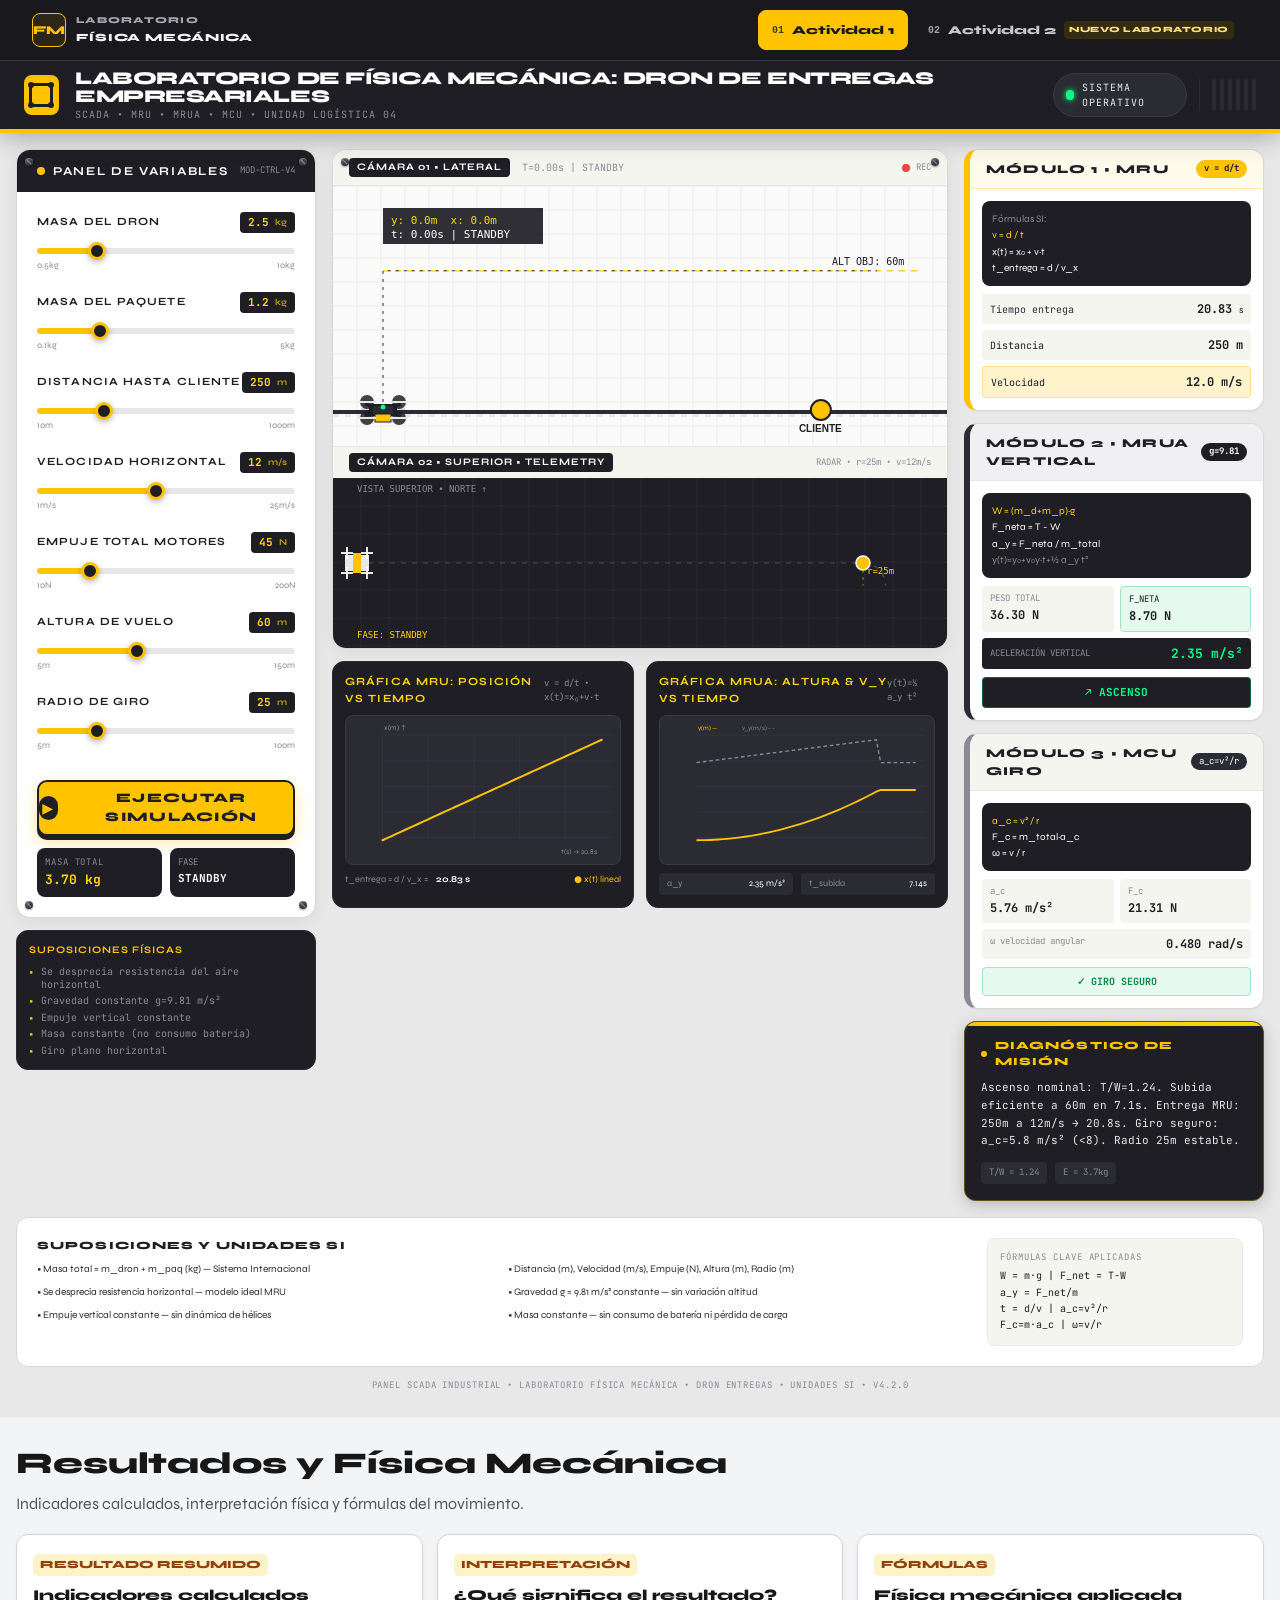
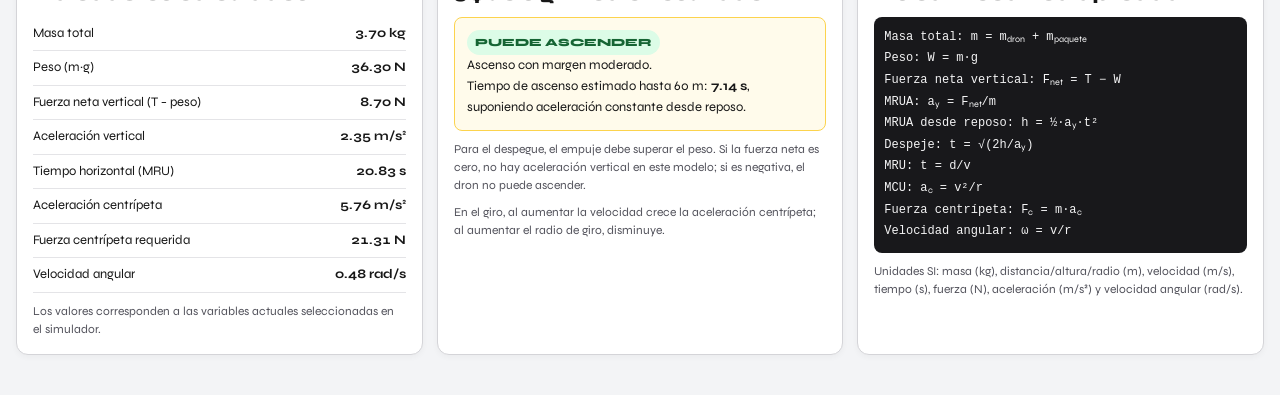
==== Laboratorio-Dron-Entregas-Actividad2.html @ 5c4c2386 "Add interactive drone physics lab simulator" ====
<!DOCTYPE html>
<html lang="en">
<head>
  <meta charset="UTF-8">
  <meta name="viewport" content="width=device-width, initial-scale=1">
  <title>Laboratorio de Física Mecánica | Actividades 1 y 2</title>
  <style>*,:after,:before{--tw-border-spacing-x:0;--tw-border-spacing-y:0;--tw-translate-x:0;--tw-translate-y:0;--tw-rotate:0;--tw-skew-x:0;--tw-skew-y:0;--tw-scale-x:1;--tw-scale-y:1;--tw-pan-x: ;--tw-pan-y: ;--tw-pinch-zoom: ;--tw-scroll-snap-strictness:proximity;--tw-gradient-from-position: ;--tw-gradient-via-position: ;--tw-gradient-to-position: ;--tw-ordinal: ;--tw-slashed-zero: ;--tw-numeric-figure: ;--tw-numeric-spacing: ;--tw-numeric-fraction: ;--tw-ring-inset: ;--tw-ring-offset-width:0px;--tw-ring-offset-color:#fff;--tw-ring-color:rgba(59,130,246,.5);--tw-ring-offset-shadow:0 0 #0000;--tw-ring-shadow:0 0 #0000;--tw-shadow:0 0 #0000;--tw-shadow-colored:0 0 #0000;--tw-blur: ;--tw-brightness: ;--tw-contrast: ;--tw-grayscale: ;--tw-hue-rotate: ;--tw-invert: ;--tw-saturate: ;--tw-sepia: ;--tw-drop-shadow: ;--tw-backdrop-blur: ;--tw-backdrop-brightness: ;--tw-backdrop-contrast: ;--tw-backdrop-grayscale: ;--tw-backdrop-hue-rotate: ;--tw-backdrop-invert: ;--tw-backdrop-opacity: ;--tw-backdrop-saturate: ;--tw-backdrop-sepia: ;--tw-contain-size: ;--tw-contain-layout: ;--tw-contain-paint: ;--tw-contain-style: }::backdrop{--tw-border-spacing-x:0;--tw-border-spacing-y:0;--tw-translate-x:0;--tw-translate-y:0;--tw-rotate:0;--tw-skew-x:0;--tw-skew-y:0;--tw-scale-x:1;--tw-scale-y:1;--tw-pan-x: ;--tw-pan-y: ;--tw-pinch-zoom: ;--tw-scroll-snap-strictness:proximity;--tw-gradient-from-position: ;--tw-gradient-via-position: ;--tw-gradient-to-position: ;--tw-ordinal: ;--tw-slashed-zero: ;--tw-numeric-figure: ;--tw-numeric-spacing: ;--tw-numeric-fraction: ;--tw-ring-inset: ;--tw-ring-offset-width:0px;--tw-ring-offset-color:#fff;--tw-ring-color:rgba(59,130,246,.5);--tw-ring-offset-shadow:0 0 #0000;--tw-ring-shadow:0 0 #0000;--tw-shadow:0 0 #0000;--tw-shadow-colored:0 0 #0000;--tw-blur: ;--tw-brightness: ;--tw-contrast: ;--tw-grayscale: ;--tw-hue-rotate: ;--tw-invert: ;--tw-saturate: ;--tw-sepia: ;--tw-drop-shadow: ;--tw-backdrop-blur: ;--tw-backdrop-brightness: ;--tw-backdrop-contrast: ;--tw-backdrop-grayscale: ;--tw-backdrop-hue-rotate: ;--tw-backdrop-invert: ;--tw-backdrop-opacity: ;--tw-backdrop-saturate: ;--tw-backdrop-sepia: ;--tw-contain-size: ;--tw-contain-layout: ;--tw-contain-paint: ;--tw-contain-style: }/*! tailwindcss v3.4.18 | MIT License | https://tailwindcss.com*/*,:after,:before{box-sizing:border-box;border:0 solid #e5e7eb}:after,:before{--tw-content:""}:host,html{line-height:1.5;-webkit-text-size-adjust:100%;-moz-tab-size:4;-o-tab-size:4;tab-size:4;font-family:ui-sans-serif,system-ui,sans-serif,Apple Color Emoji,Segoe UI Emoji,Segoe UI Symbol,Noto Color Emoji;font-feature-settings:normal;font-variation-settings:normal;-webkit-tap-highlight-color:transparent}body{line-height:inherit}hr{height:0;color:inherit;border-top-width:1px}abbr:where([title]){-webkit-text-decoration:underline dotted;text-decoration:underline dotted}h1,h2,h3,h4,h5,h6{font-size:inherit;font-weight:inherit}a{color:inherit;text-decoration:inherit}b,strong{font-weight:bolder}code,kbd,pre,samp{font-family:ui-monospace,SFMono-Regular,Menlo,Monaco,Consolas,Liberation Mono,Courier New,monospace;font-feature-settings:normal;font-variation-settings:normal;font-size:1em}small{font-size:80%}sub,sup{font-size:75%;line-height:0;position:relative;vertical-align:baseline}sub{bottom:-.25em}sup{top:-.5em}table{text-indent:0;border-color:inherit;border-collapse:collapse}button,input,optgroup,select,textarea{font-family:inherit;font-feature-settings:inherit;font-variation-settings:inherit;font-size:100%;font-weight:inherit;line-height:inherit;letter-spacing:inherit;color:inherit;margin:0;padding:0}button,select{text-transform:none}button,input:where([type=button]),input:where([type=reset]),input:where([type=submit]){-webkit-appearance:button;background-color:transparent;background-image:none}:-moz-focusring{outline:auto}:-moz-ui-invalid{box-shadow:none}progress{vertical-align:baseline}::-webkit-inner-spin-button,::-webkit-outer-spin-button{height:auto}[type=search]{-webkit-appearance:textfield;outline-offset:-2px}::-webkit-search-decoration{-webkit-appearance:none}::-webkit-file-upload-button{-webkit-appearance:button;font:inherit}summary{display:list-item}blockquote,dd,dl,figure,h1,h2,h3,h4,h5,h6,hr,p,pre{margin:0}fieldset{margin:0}fieldset,legend{padding:0}menu,ol,ul{list-style:none;margin:0;padding:0}dialog{padding:0}textarea{resize:vertical}input::-moz-placeholder,textarea::-moz-placeholder{opacity:1;color:#9ca3af}input::placeholder,textarea::placeholder{opacity:1;color:#9ca3af}[role=button],button{cursor:pointer}:disabled{cursor:default}audio,canvas,embed,iframe,img,object,svg,video{display:block;vertical-align:middle}img,video{max-width:100%;height:auto}[hidden]:where(:not([hidden=until-found])){display:none}.absolute{position:absolute}.relative{position:relative}.sticky{position:sticky}.-bottom-1{bottom:-.25rem}.-left-1{left:-.25rem}.-right-1{right:-.25rem}.-top-1{top:-.25rem}.bottom-2{bottom:.5rem}.left-0{left:0}.left-2{left:.5rem}.right-2{right:.5rem}.top-0{top:0}.top-2{top:.5rem}.top-\[var\(--safe-area-inset-top\)\]{top:var(--safe-area-inset-top)}.z-20{z-index:20}.col-span-2{grid-column:span 2/span 2}.mx-auto{margin-left:auto;margin-right:auto}.-mt-1{margin-top:-.25rem}.mb-1{margin-bottom:.25rem}.mb-1\.5{margin-bottom:.375rem}.mb-2{margin-bottom:.5rem}.ml-0\.5{margin-left:.125rem}.ml-auto{margin-left:auto}.mt-0\.5{margin-top:.125rem}.mt-2{margin-top:.5rem}.mt-3{margin-top:.75rem}.block{display:block}.flex{display:flex}.grid{display:grid}.hidden{display:none}.h-1{height:.25rem}.h-1\.5{height:.375rem}.h-10{height:2.5rem}.h-2{height:.5rem}.h-2\.5{height:.625rem}.h-6{height:1.5rem}.h-8{height:2rem}.h-\[150px\]{height:150px}.h-\[220px\]{height:220px}.h-\[56px\]{height:56px}.h-\[68px\]{height:68px}.h-px{height:1px}.min-h-screen{min-height:100vh}.w-1{width:.25rem}.w-1\.5{width:.375rem}.w-10{width:2.5rem}.w-2{width:.5rem}.w-2\.5{width:.625rem}.w-6{width:1.5rem}.w-full{width:100%}.w-px{width:1px}.max-w-\[1920px\]{max-width:1920px}.flex-1{flex:1 1 0%}.transform{transform:translate(var(--tw-translate-x),var(--tw-translate-y)) rotate(var(--tw-rotate)) skewX(var(--tw-skew-x)) skewY(var(--tw-skew-y)) scaleX(var(--tw-scale-x)) scaleY(var(--tw-scale-y))}@keyframes pulse{50%{opacity:.5}}.animate-pulse{animation:pulse 2s cubic-bezier(.4,0,.6,1) infinite}.appearance-none{-webkit-appearance:none;-moz-appearance:none;appearance:none}.grid-cols-1{grid-template-columns:repeat(1,minmax(0,1fr))}.grid-cols-2{grid-template-columns:repeat(2,minmax(0,1fr))}.flex-col{flex-direction:column}.items-center{align-items:center}.justify-center{justify-content:center}.justify-between{justify-content:space-between}.gap-1{gap:.25rem}.gap-1\.5{gap:.375rem}.gap-2{gap:.5rem}.gap-3{gap:.75rem}.gap-4{gap:1rem}.space-y-1>:not([hidden])~:not([hidden]){--tw-space-y-reverse:0;margin-top:calc(.25rem*(1 - var(--tw-space-y-reverse)));margin-bottom:calc(.25rem*var(--tw-space-y-reverse))}.space-y-2>:not([hidden])~:not([hidden]){--tw-space-y-reverse:0;margin-top:calc(.5rem*(1 - var(--tw-space-y-reverse)));margin-bottom:calc(.5rem*var(--tw-space-y-reverse))}.space-y-5>:not([hidden])~:not([hidden]){--tw-space-y-reverse:0;margin-top:calc(1.25rem*(1 - var(--tw-space-y-reverse)));margin-bottom:calc(1.25rem*var(--tw-space-y-reverse))}.overflow-hidden{overflow:hidden}.overflow-x-clip{overflow-x:clip}.truncate{overflow:hidden;text-overflow:ellipsis;white-space:nowrap}.rounded{border-radius:.25rem}.rounded-\[10px\]{border-radius:10px}.rounded-\[12px\]{border-radius:12px}.rounded-\[14px\]{border-radius:14px}.rounded-\[4px\]{border-radius:4px}.rounded-\[8px\]{border-radius:8px}.rounded-full{border-radius:9999px}.border{border-width:1px}.border-2{border-width:2px}.border-\[3px\]{border-width:3px}.border-b{border-bottom-width:1px}.border-b-4{border-bottom-width:4px}.border-l-\[6px\]{border-left-width:6px}.border-\[\#00FF88\]\/30{border-color:rgba(0,255,136,.3)}.border-\[\#1E1E24\]{--tw-border-opacity:1;border-color:rgb(30 30 36/var(--tw-border-opacity,1))}.border-\[\#2B2B33\]{--tw-border-opacity:1;border-color:rgb(43 43 51/var(--tw-border-opacity,1))}.border-\[\#3A3A44\]{--tw-border-opacity:1;border-color:rgb(58 58 68/var(--tw-border-opacity,1))}.border-\[\#A3E6C0\]{--tw-border-opacity:1;border-color:rgb(163 230 192/var(--tw-border-opacity,1))}.border-\[\#D8D8D4\]{--tw-border-opacity:1;border-color:rgb(216 216 212/var(--tw-border-opacity,1))}.border-\[\#E8E8E8\]{--tw-border-opacity:1;border-color:rgb(232 232 232/var(--tw-border-opacity,1))}.border-\[\#FF9A9A\]{--tw-border-opacity:1;border-color:rgb(255 154 154/var(--tw-border-opacity,1))}.border-\[\#FFC300\]{--tw-border-opacity:1;border-color:rgb(255 195 0/var(--tw-border-opacity,1))}.border-\[\#FFC300\]\/30{border-color:rgba(255,195,0,.3)}.border-\[\#FFCC80\]{--tw-border-opacity:1;border-color:rgb(255 204 128/var(--tw-border-opacity,1))}.border-\[\#FFE9A3\]{--tw-border-opacity:1;border-color:rgb(255 233 163/var(--tw-border-opacity,1))}.border-l-\[\#2B2B33\]{--tw-border-opacity:1;border-left-color:rgb(43 43 51/var(--tw-border-opacity,1))}.border-l-\[\#8A8A94\]{--tw-border-opacity:1;border-left-color:rgb(138 138 148/var(--tw-border-opacity,1))}.border-l-\[\#FFC300\]{--tw-border-opacity:1;border-left-color:rgb(255 195 0/var(--tw-border-opacity,1))}.bg-\[\#00FF88\]{--tw-bg-opacity:1;background-color:rgb(0 255 136/var(--tw-bg-opacity,1))}.bg-\[\#1E1E24\]{--tw-bg-opacity:1;background-color:rgb(30 30 36/var(--tw-bg-opacity,1))}.bg-\[\#2B2B33\]{--tw-bg-opacity:1;background-color:rgb(43 43 51/var(--tw-bg-opacity,1))}.bg-\[\#E6F9EE\]{--tw-bg-opacity:1;background-color:rgb(230 249 238/var(--tw-bg-opacity,1))}.bg-\[\#E8E8E8\]{--tw-bg-opacity:1;background-color:rgb(232 232 232/var(--tw-bg-opacity,1))}.bg-\[\#F0F0F2\]{--tw-bg-opacity:1;background-color:rgb(240 240 242/var(--tw-bg-opacity,1))}.bg-\[\#F5F5F0\]{--tw-bg-opacity:1;background-color:rgb(245 245 240/var(--tw-bg-opacity,1))}.bg-\[\#FF3B30\]{--tw-bg-opacity:1;background-color:rgb(255 59 48/var(--tw-bg-opacity,1))}.bg-\[\#FFC300\]{--tw-bg-opacity:1;background-color:rgb(255 195 0/var(--tw-bg-opacity,1))}.bg-\[\#FFC300\]\/20{background-color:rgba(255,195,0,.2)}.bg-\[\#FFEAEA\]{--tw-bg-opacity:1;background-color:rgb(255 234 234/var(--tw-bg-opacity,1))}.bg-\[\#FFF3E0\]{--tw-bg-opacity:1;background-color:rgb(255 243 224/var(--tw-bg-opacity,1))}.bg-\[\#FFFBEB\]{--tw-bg-opacity:1;background-color:rgb(255 251 235/var(--tw-bg-opacity,1))}.bg-red-500{--tw-bg-opacity:1;background-color:rgb(239 68 68/var(--tw-bg-opacity,1))}.bg-white{--tw-bg-opacity:1;background-color:rgb(255 255 255/var(--tw-bg-opacity,1))}.bg-gradient-to-r{background-image:linear-gradient(to right,var(--tw-gradient-stops))}.from-\[\#FFC300\]{--tw-gradient-from:#ffc300 var(--tw-gradient-from-position);--tw-gradient-to:rgba(255,195,0,0) var(--tw-gradient-to-position);--tw-gradient-stops:var(--tw-gradient-from),var(--tw-gradient-to)}.to-\[\#FFD60A\]{--tw-gradient-to:#ffd60a var(--tw-gradient-to-position)}.p-2{padding:.5rem}.p-2\.5{padding:.625rem}.p-3{padding:.75rem}.p-4{padding:1rem}.px-2{padding-left:.5rem;padding-right:.5rem}.px-3{padding-left:.75rem;padding-right:.75rem}.px-4{padding-left:1rem;padding-right:1rem}.px-5{padding-left:1.25rem;padding-right:1.25rem}.py-0\.5{padding-top:.125rem;padding-bottom:.125rem}.py-1{padding-top:.25rem;padding-bottom:.25rem}.py-1\.5{padding-top:.375rem;padding-bottom:.375rem}.py-2{padding-top:.5rem;padding-bottom:.5rem}.py-2\.5{padding-top:.625rem;padding-bottom:.625rem}.py-3{padding-top:.75rem;padding-bottom:.75rem}.pb-6{padding-bottom:1.5rem}.pt-2{padding-top:.5rem}.text-center{text-align:center}.font-mono{font-family:ui-monospace,SFMono-Regular,Menlo,Monaco,Consolas,Liberation Mono,Courier New,monospace}.font-sans{font-family:ui-sans-serif,system-ui,sans-serif,Apple Color Emoji,Segoe UI Emoji,Segoe UI Symbol,Noto Color Emoji}.text-\[10px\]{font-size:10px}.text-\[11px\]{font-size:11px}.text-\[12px\]{font-size:12px}.text-\[13px\]{font-size:13px}.text-\[14px\]{font-size:14px}.text-\[9px\]{font-size:9px}.font-black{font-weight:900}.font-bold{font-weight:700}.font-normal{font-weight:400}.uppercase{text-transform:uppercase}.leading-none{line-height:1}.leading-relaxed{line-height:1.625}.leading-tight{line-height:1.25}.tracking-\[0\.14em\]{letter-spacing:.14em}.tracking-tight{letter-spacing:-.025em}.tracking-widest{letter-spacing:.1em}.text-\[\#00FF88\]{--tw-text-opacity:1;color:rgb(0 255 136/var(--tw-text-opacity,1))}.text-\[\#0A8A4A\]{--tw-text-opacity:1;color:rgb(10 138 74/var(--tw-text-opacity,1))}.text-\[\#1E1E24\]{--tw-text-opacity:1;color:rgb(30 30 36/var(--tw-text-opacity,1))}.text-\[\#2B2B33\]{--tw-text-opacity:1;color:rgb(43 43 51/var(--tw-text-opacity,1))}.text-\[\#8A8A94\]{--tw-text-opacity:1;color:rgb(138 138 148/var(--tw-text-opacity,1))}.text-\[\#A65A00\]{--tw-text-opacity:1;color:rgb(166 90 0/var(--tw-text-opacity,1))}.text-\[\#C41C00\]{--tw-text-opacity:1;color:rgb(196 28 0/var(--tw-text-opacity,1))}.text-\[\#E8E8E8\]{--tw-text-opacity:1;color:rgb(232 232 232/var(--tw-text-opacity,1))}.text-\[\#FF3B30\]{--tw-text-opacity:1;color:rgb(255 59 48/var(--tw-text-opacity,1))}.text-\[\#FF6B6B\]{--tw-text-opacity:1;color:rgb(255 107 107/var(--tw-text-opacity,1))}.text-\[\#FF9500\]{--tw-text-opacity:1;color:rgb(255 149 0/var(--tw-text-opacity,1))}.text-\[\#FFC300\]{--tw-text-opacity:1;color:rgb(255 195 0/var(--tw-text-opacity,1))}.text-\[\#FFD60A\]{--tw-text-opacity:1;color:rgb(255 214 10/var(--tw-text-opacity,1))}.text-white{--tw-text-opacity:1;color:rgb(255 255 255/var(--tw-text-opacity,1))}.accent-\[\#FFC300\]{accent-color:#ffc300}.opacity-70{opacity:.7}.shadow{--tw-shadow:0 1px 3px 0 rgba(0,0,0,.1),0 1px 2px -1px rgba(0,0,0,.1);--tw-shadow-colored:0 1px 3px 0 var(--tw-shadow-color),0 1px 2px -1px var(--tw-shadow-color)}.shadow,.shadow-\[0_0_6px_\#00FF88\]{box-shadow:var(--tw-ring-offset-shadow,0 0 #0000),var(--tw-ring-shadow,0 0 #0000),var(--tw-shadow)}.shadow-\[0_0_6px_\#00FF88\]{--tw-shadow:0 0 6px #0f8;--tw-shadow-colored:0 0 6px var(--tw-shadow-color)}.shadow-\[0_0_8px_\#00FF88\]{--tw-shadow:0 0 8px #0f8;--tw-shadow-colored:0 0 8px var(--tw-shadow-color);box-shadow:var(--tw-ring-offset-shadow,0 0 #0000),var(--tw-ring-shadow,0 0 #0000),var(--tw-shadow)}.shadow-\[0_4px_0_\#1E1E24\2c 0_6px_16px_rgba\(255\2c 195\2c 0\2c 0\.4\)\]{--tw-shadow:0 4px 0 #1e1e24,0 6px 16px rgba(255,195,0,.4);--tw-shadow-colored:0 4px 0 var(--tw-shadow-color),0 6px 16px var(--tw-shadow-color);box-shadow:var(--tw-ring-offset-shadow,0 0 #0000),var(--tw-ring-shadow,0 0 #0000),var(--tw-shadow)}.shadow-\[0_4px_16px_rgba\(0\2c 0\2c 0\2c 0\.06\)\2c 0_1px_0_\#fff_inset\]{--tw-shadow:0 4px 16px rgba(0,0,0,.06),0 1px 0 #fff inset;--tw-shadow-colored:0 4px 16px var(--tw-shadow-color),inset 0 1px 0 var(--tw-shadow-color);box-shadow:var(--tw-ring-offset-shadow,0 0 #0000),var(--tw-ring-shadow,0 0 #0000),var(--tw-shadow)}.shadow-\[0_4px_16px_rgba\(0\2c 0\2c 0\2c 0\.06\)\]{--tw-shadow:0 4px 16px rgba(0,0,0,.06);--tw-shadow-colored:0 4px 16px var(--tw-shadow-color);box-shadow:var(--tw-ring-offset-shadow,0 0 #0000),var(--tw-ring-shadow,0 0 #0000),var(--tw-shadow)}.shadow-\[0_4px_16px_rgba\(0\2c 0\2c 0\2c 0\.2\)\]{--tw-shadow:0 4px 16px rgba(0,0,0,.2);--tw-shadow-colored:0 4px 16px var(--tw-shadow-color);box-shadow:var(--tw-ring-offset-shadow,0 0 #0000),var(--tw-ring-shadow,0 0 #0000),var(--tw-shadow)}.shadow-\[0_6px_24px_rgba\(0\2c 0\2c 0\2c 0\.25\)\]{--tw-shadow:0 6px 24px rgba(0,0,0,.25);--tw-shadow-colored:0 6px 24px var(--tw-shadow-color)}.shadow-\[0_6px_24px_rgba\(0\2c 0\2c 0\2c 0\.25\)\],.shadow-inner{box-shadow:var(--tw-ring-offset-shadow,0 0 #0000),var(--tw-ring-shadow,0 0 #0000),var(--tw-shadow)}.shadow-inner{--tw-shadow:inset 0 2px 4px 0 rgba(0,0,0,.05);--tw-shadow-colored:inset 0 2px 4px 0 var(--tw-shadow-color)}.shadow-sm{--tw-shadow:0 1px 2px 0 rgba(0,0,0,.05);--tw-shadow-colored:0 1px 2px 0 var(--tw-shadow-color);box-shadow:var(--tw-ring-offset-shadow,0 0 #0000),var(--tw-ring-shadow,0 0 #0000),var(--tw-shadow)}.transition-all{transition-property:all;transition-timing-function:cubic-bezier(.4,0,.2,1);transition-duration:.15s}#root,body,html{min-height:100%}body{margin:0;font-family:ui-sans-serif,system-ui,-apple-system,BlinkMacSystemFont,Segoe UI,sans-serif}[role=button]:not([aria-disabled=true]),button:not(:disabled),label[for],select:not(:disabled),summary{cursor:pointer}.selection\:bg-\[\#FFC300\] ::-moz-selection{--tw-bg-opacity:1;background-color:rgb(255 195 0/var(--tw-bg-opacity,1))}.selection\:bg-\[\#FFC300\] ::selection{--tw-bg-opacity:1;background-color:rgb(255 195 0/var(--tw-bg-opacity,1))}.selection\:bg-\[\#FFC300\]::-moz-selection{--tw-bg-opacity:1;background-color:rgb(255 195 0/var(--tw-bg-opacity,1))}.selection\:bg-\[\#FFC300\]::selection{--tw-bg-opacity:1;background-color:rgb(255 195 0/var(--tw-bg-opacity,1))}.hover\:bg-\[\#FFD60A\]:hover{--tw-bg-opacity:1;background-color:rgb(255 214 10/var(--tw-bg-opacity,1))}.active\:translate-y-\[3px\]:active{--tw-translate-y:3px;transform:translate(var(--tw-translate-x),var(--tw-translate-y)) rotate(var(--tw-rotate)) skewX(var(--tw-skew-x)) skewY(var(--tw-skew-y)) scaleX(var(--tw-scale-x)) scaleY(var(--tw-scale-y))}.active\:bg-\[\#E6B000\]:active{--tw-bg-opacity:1;background-color:rgb(230 176 0/var(--tw-bg-opacity,1))}.active\:shadow-\[0_1px_0_\#1E1E24\]:active{--tw-shadow:0 1px 0 #1e1e24;--tw-shadow-colored:0 1px 0 var(--tw-shadow-color);box-shadow:var(--tw-ring-offset-shadow,0 0 #0000),var(--tw-ring-shadow,0 0 #0000),var(--tw-shadow)}@media (min-width:768px){.md\:flex{display:flex}.md\:grid-cols-2{grid-template-columns:repeat(2,minmax(0,1fr))}}@media (min-width:1024px){.lg\:col-span-3{grid-column:span 3/span 3}.lg\:col-span-6{grid-column:span 6/span 6}.lg\:block{display:block}.lg\:flex{display:flex}.lg\:h-\[170px\]{height:170px}.lg\:h-\[260px\]{height:260px}.lg\:w-64{width:16rem}.lg\:grid-cols-12{grid-template-columns:repeat(12,minmax(0,1fr))}.lg\:flex-row{flex-direction:row}.lg\:gap-4{gap:1rem}.lg\:p-4{padding:1rem}.lg\:p-5{padding:1.25rem}.lg\:px-4{padding-left:1rem;padding-right:1rem}.lg\:px-6{padding-left:1.5rem;padding-right:1.5rem}.lg\:text-\[18px\]{font-size:18px}}</style>
</head>
<body>
<style id="activity-tab-styles">
.activity-tabs{position:sticky;top:0;z-index:1000;background:rgba(17,17,22,.97);border-bottom:1px solid #383840;color:#f5f5f7;backdrop-filter:blur(12px);font-family:Inter,ui-sans-serif,system-ui,-apple-system,"Segoe UI",sans-serif}
.activity-tabs-inner{max-width:1920px;margin:0 auto;display:flex;align-items:center;justify-content:space-between;gap:18px;padding:10px clamp(12px,2.5vw,34px);flex-wrap:wrap}
.activity-brand{display:flex;align-items:center;gap:10px;color:#a4a4af;font-size:9px;letter-spacing:.14em;font-weight:800}
.activity-brand b{display:block;color:#f5f5f7;font-size:11px;margin-top:2px;letter-spacing:.08em}
.activity-brand-mark{width:34px;height:34px;border:1px solid #ffc300;border-radius:8px;display:grid;place-items:center;background:#2b2615;color:#ffc300;font-size:12px;letter-spacing:-.05em}
.activity-tab-list{display:flex;align-items:center;gap:6px;flex-wrap:wrap}
.activity-tab{display:flex;align-items:center;gap:8px;border:1px solid transparent;border-radius:8px;background:transparent;color:#c7c7d0;padding:10px 13px;font-size:12px;font-weight:800;cursor:pointer;white-space:nowrap}
.activity-tab:hover{background:#292930;color:#fff}
.activity-tab.is-active{background:#ffc300;color:#191919;border-color:#ffc300}
.tab-index{font-family:ui-monospace,SFMono-Regular,Consolas,monospace;font-size:10px;opacity:.78}
.tab-new{font-size:8px;letter-spacing:.08em;border-radius:4px;padding:3px 5px;background:#332c11;color:#ffe082}
.activity-tab.is-active .tab-new{background:#252115;color:#ffe082}
.activity-panel[hidden]{display:none!important}
@media(max-width:620px){.activity-tabs-inner{align-items:flex-start;gap:10px}.activity-tab-list{width:100%}.activity-tab{flex:1;justify-content:center;padding:9px 6px;font-size:11px}.tab-new{display:none}}
@media print{.activity-tabs{display:none!important}}
</style>
<nav id="activity-tabs" class="activity-tabs" aria-label="Actividades del laboratorio">
  <div class="activity-tabs-inner">
    <div class="activity-brand"><span class="activity-brand-mark">FM</span><span>LABORATORIO <b>FÍSICA MECÁNICA</b></span></div>
    <div class="activity-tab-list" role="tablist" aria-label="Seleccionar actividad">
      <button id="tab-activity1" class="activity-tab is-active" type="button" role="tab" aria-selected="true" aria-controls="activity1-content" data-activity-tab="activity1"><span class="tab-index">01</span> Actividad 1</button>
      <button id="tab-activity2" class="activity-tab" type="button" role="tab" aria-selected="false" aria-controls="activity2-content" data-activity-tab="activity2"><span class="tab-index">02</span> Actividad 2 <span class="tab-new">NUEVO LABORATORIO</span></button>
    </div>
  </div>
</nav>
<div id="activity-panels">
<section id="activity1-content" class="activity-panel" role="tabpanel" aria-labelledby="tab-activity1">
  <div id="root"></div>

<style>
#lab-extra{font-family:system-ui,-apple-system,Segoe UI,sans-serif;background:#f3f4f6;color:#171717;padding:24px 16px 40px}
#lab-extra .lx-wrap{max-width:1400px;margin:0 auto}
#lab-extra h2{font-size:clamp(22px,3vw,30px);font-weight:850;margin:0 0 6px}
#lab-extra .lx-sub{color:#52525b;margin-bottom:18px}
#lab-extra .lx-grid{display:grid;grid-template-columns:repeat(3,minmax(0,1fr));gap:14px}
#lab-extra .lx-card{background:white;border:1px solid #d4d4d8;border-radius:12px;padding:16px;box-shadow:0 2px 6px #0000000a}
#lab-extra h3{font-size:15px;font-weight:800;margin:0 0 10px}
#lab-extra .lx-tag{display:inline-block;background:#fef3c7;color:#92400e;border-radius:5px;padding:3px 7px;font-size:11px;font-weight:800;margin-bottom:8px}
#lab-extra .lx-metric{display:flex;justify-content:space-between;gap:12px;border-bottom:1px solid #e4e4e7;padding:7px 0;font-size:13px}
#lab-extra .lx-metric strong{font-variant-numeric:tabular-nums;text-align:right}
#lab-extra .lx-formula{font-family:ui-monospace,SFMono-Regular,Consolas,monospace;background:#18181b;color:#f4f4f5;padding:10px;border-radius:8px;font-size:12px;line-height:1.8;overflow-wrap:anywhere}
#lab-extra .lx-note{font-size:12px;color:#52525b;line-height:1.5;margin-top:9px}
#lab-extra .lx-summary{background:#fffbeb;border:1px solid #fcd34d;border-radius:8px;padding:12px;font-size:13px;line-height:1.6}
#lab-extra table{width:100%;border-collapse:collapse;font-size:13px;margin-top:8px}
#lab-extra th,#lab-extra td{padding:9px;border-bottom:1px solid #e4e4e7;text-align:left;vertical-align:top}
#lab-extra th{background:#f4f4f5;font-size:11px;text-transform:uppercase;letter-spacing:.04em}
#lab-extra .lx-wide{margin-top:14px}
#lab-extra .lx-pill{display:inline-block;padding:4px 8px;border-radius:999px;background:#dcfce7;color:#166534;font-size:11px;font-weight:800}
#lab-extra .lx-pill.warn{background:#fee2e2;color:#991b1b}
@media(max-width:850px){#lab-extra .lx-grid{grid-template-columns:1fr}#lab-extra table{font-size:12px}}
</style>
<section id="lab-extra">
 <div class="lx-wrap">
  <h2>Resultados y Física Mecánica</h2>
  <p class="lx-sub">Indicadores calculados, interpretación física y fórmulas del movimiento.</p>
  <div class="lx-grid">
   <article class="lx-card">
    <span class="lx-tag">RESULTADO RESUMIDO</span>
    <h3>Indicadores calculados</h3>
    <div class="lx-metric"><span>Masa total</span><strong id="lx-mass">—</strong></div>
    <div class="lx-metric"><span>Peso (m·g)</span><strong id="lx-weight">—</strong></div>
    <div class="lx-metric"><span>Fuerza neta vertical (T − peso)</span><strong id="lx-net">—</strong></div>
    <div class="lx-metric"><span>Aceleración vertical</span><strong id="lx-ay">—</strong></div>
    <div class="lx-metric"><span>Tiempo horizontal (MRU)</span><strong id="lx-time">—</strong></div>
    <div class="lx-metric"><span>Aceleración centrípeta</span><strong id="lx-ac">—</strong></div>
    <div class="lx-metric"><span>Fuerza centrípeta requerida</span><strong id="lx-fc">—</strong></div>
    <div class="lx-metric"><span>Velocidad angular</span><strong id="lx-omega">—</strong></div>
    <p class="lx-note">Los valores corresponden a las variables actuales seleccionadas en el simulador.</p>
   </article>
   <article class="lx-card">
    <span class="lx-tag">INTERPRETACIÓN</span>
    <h3>¿Qué significa el resultado?</h3>
    <div id="lx-status" class="lx-summary">Los resultados se muestran según los parámetros actuales.</div>
    <p class="lx-note">Para el despegue, el empuje debe superar el peso. Si la fuerza neta es cero, no hay aceleración vertical en este modelo; si es negativa, el dron no puede ascender.</p>
    <p class="lx-note">En el giro, al aumentar la velocidad crece la aceleración centrípeta; al aumentar el radio de giro, disminuye.</p>
   </article>
   <article class="lx-card">
    <span class="lx-tag">FÓRMULAS</span>
    <h3>Física mecánica aplicada</h3>
    <div class="lx-formula">
     Masa total: m = m<sub>dron</sub> + m<sub>paquete</sub><br>
     Peso: W = m·g<br>
     Fuerza neta vertical: F<sub>net</sub> = T − W<br>
     MRUA: a<sub>y</sub> = F<sub>net</sub>/m<br>
     MRUA desde reposo: h = ½·a<sub>y</sub>·t²<br>
     Despeje: t = √(2h/a<sub>y</sub>)<br>
     MRU: t = d/v<br>
     MCU: a<sub>c</sub> = v²/r<br>
     Fuerza centrípeta: F<sub>c</sub> = m·a<sub>c</sub><br>
     Velocidad angular: ω = v/r
    </div>
    <p class="lx-note">Unidades SI: masa (kg), distancia/altura/radio (m), velocidad (m/s), tiempo (s), fuerza (N), aceleración (m/s²) y velocidad angular (rad/s).</p>
   </article>
  </div>

 </div>
</section>
<script>
(function(){
 const $=id=>document.getElementById(id);
 const fmt=(n,d=2)=>Number.isFinite(n)?n.toFixed(d):"No calculable";
 function update(){
  const root=document.getElementById('root');
  if(!root)return false;
  const sliders=root.querySelectorAll('input[type="range"]');
  if(sliders.length<7)return false;
  const vals=Array.from(sliders).slice(0,7).map(x=>Number(x.value));
  const [md,mp,dist,v,T,h,r]=vals;
  const m=md+mp,g=9.81,W=m*g,Fnet=T-W,ay=Fnet/m;
  const t=dist/v,ac=(v*v)/r,Fc=m*ac,omega=v/r;
  const tup=ay>0.01?Math.sqrt(2*h/ay):NaN;
  $('lx-mass').textContent=fmt(m)+' kg';
  $('lx-weight').textContent=fmt(W)+' N';
  $('lx-net').textContent=fmt(Fnet)+' N';
  $('lx-ay').textContent=fmt(ay)+' m/s²';
  $('lx-time').textContent=fmt(t)+' s';
  $('lx-ac').textContent=fmt(ac)+' m/s²';
  $('lx-fc').textContent=fmt(Fc)+' N';
  $('lx-omega').textContent=fmt(omega)+' rad/s';
  const status=$('lx-status');
  if(Fnet<=0){
   status.innerHTML='<span class="lx-pill warn">NO DESPEGA</span><br>El empuje ('+fmt(T,1)+' N) no supera el peso ('+fmt(W,1)+' N). Aumenta el empuje o reduce la masa.';
  }else{
   const ratio=T/W;
   let level=ratio<1.2?'Ascenso con margen reducido.':ratio<2?'Ascenso con margen moderado.':'Empuje elevado respecto al peso.';
   status.innerHTML='<span class="lx-pill">PUEDE ASCENDER</span><br>'+level+'<br>Tiempo de ascenso estimado hasta '+fmt(h,0)+' m: <strong>'+fmt(tup)+' s</strong>, suponiendo aceleración constante desde reposo.';
  }
  return true;
 }
 function attach(){
  const root=document.getElementById('root');
  if(!root)return;
  root.addEventListener('input',e=>{if(e.target.matches('input[type="range"]'))update()});
  update();
 }
 const observer=new MutationObserver(()=>{if(attachReady())observer.disconnect()});
 function attachReady(){const root=document.getElementById('root');if(root&&root.querySelectorAll('input[type="range"]').length>=7){attach();return true}return false}
 if(!attachReady())observer.observe(document.getElementById('root')||document.body,{childList:true,subtree:true});
 window.addEventListener('load',update);
})();
</script>
  
  </section>
<section id="activity2-content" class="activity-panel" role="tabpanel" aria-labelledby="tab-activity2" hidden>
<style id="activity2-styles">
#activity2-content{--a2-bg:#111116;--a2-panel:#1b1b23;--a2-panel2:#22222b;--a2-line:#353541;--a2-yellow:#ffc300;--a2-muted:#a7a7b2;--a2-white:#f4f4f7;--a2-green:#42d392;--a2-red:#ff7777;--a2-blue:#7eb7ff;background:var(--a2-bg);color:var(--a2-white);font-family:Inter,ui-sans-serif,system-ui,-apple-system,"Segoe UI",sans-serif;min-height:100vh;padding:28px clamp(14px,3vw,42px) 46px}
#activity2-content *{box-sizing:border-box}
#activity2-content .a2-shell{max-width:1500px;margin:0 auto}
#activity2-content .a2-eyebrow{font-size:11px;letter-spacing:.16em;text-transform:uppercase;color:var(--a2-yellow);font-weight:800}
#activity2-content .a2-title-row{display:flex;justify-content:space-between;align-items:flex-start;gap:20px;margin:0 0 22px;flex-wrap:wrap}
#activity2-content .a2-title{font-size:clamp(27px,3.4vw,42px);font-weight:850;line-height:1.08;letter-spacing:-.035em;margin:7px 0 10px}
#activity2-content .a2-subtitle{color:#c2c2cb;max-width:800px;font-size:14px;line-height:1.65}
#activity2-content .a2-badge{display:inline-flex;align-items:center;gap:8px;border:1px solid #4a4325;background:#292516;color:#ffe082;padding:9px 12px;border-radius:8px;font-size:11px;font-weight:800;letter-spacing:.04em}
#activity2-content .a2-live-dot{width:7px;height:7px;border-radius:50%;background:var(--a2-green);box-shadow:0 0 9px #42d39280}
#activity2-content .a2-card{border:1px solid var(--a2-line);border-radius:13px;background:var(--a2-panel);padding:19px;min-width:0;box-shadow:0 5px 20px #0000000c}
#activity2-content .a2-card-head{display:flex;align-items:center;justify-content:space-between;gap:10px;margin-bottom:16px}
#activity2-content .a2-card-title{font-size:15px;font-weight:800;margin:0;letter-spacing:-.01em}
#activity2-content .a2-kicker{font-size:10px;letter-spacing:.12em;text-transform:uppercase;color:var(--a2-muted);font-weight:800}
#activity2-content .a2-num{color:var(--a2-yellow);font-family:ui-monospace,SFMono-Regular,Consolas,monospace;font-variant-numeric:tabular-nums}
#activity2-content .a2-toolbar{display:flex;gap:8px;align-items:center;flex-wrap:wrap;margin-bottom:16px}
#activity2-content button,#activity2-content select,#activity2-content input{font:inherit}
#activity2-content .a2-btn{border:1px solid #444450;border-radius:8px;padding:9px 12px;color:#f3f3f6;background:#282831;font-size:12px;font-weight:750;transition:background .15s,border-color .15s,transform .15s;cursor:pointer}
#activity2-content .a2-btn:hover{background:#33333e;border-color:#666675}
#activity2-content .a2-btn:active{transform:translateY(1px)}
#activity2-content .a2-btn.primary{background:var(--a2-yellow);color:#171717;border-color:var(--a2-yellow)}
#activity2-content .a2-btn.primary:hover{background:#ffda4d}
#activity2-content .a2-btn:focus-visible,#activity-tabs button:focus-visible,#activity2-content input:focus-visible,#activity2-content select:focus-visible{outline:2px solid #fff;outline-offset:3px}
#activity2-content .a2-preset-label{font-size:11px;color:var(--a2-muted);font-weight:800;text-transform:uppercase;letter-spacing:.08em;margin-right:3px}
#activity2-content .a2-layout{display:grid;grid-template-columns:minmax(290px,.9fr) minmax(0,1.25fr);gap:16px;align-items:start}
#activity2-content .a2-stack{display:grid;gap:16px;min-width:0}
#activity2-content .a2-control{padding:12px 0;border-bottom:1px solid #32323c}
#activity2-content .a2-control:first-child{padding-top:0}
#activity2-content .a2-control:last-child{border-bottom:0;padding-bottom:0}
#activity2-content .a2-control-label{display:flex;align-items:center;justify-content:space-between;gap:12px;font-size:12px;font-weight:750;margin-bottom:10px}
#activity2-content .a2-control-label output{color:var(--a2-yellow);font-family:ui-monospace,SFMono-Regular,Consolas,monospace;font-size:12px;white-space:nowrap}
#activity2-content input[type=range]{display:block;width:100%;accent-color:var(--a2-yellow);cursor:pointer}
#activity2-content input[type=range]:disabled{opacity:.35;cursor:not-allowed}
#activity2-content .a2-range-scale{display:flex;justify-content:space-between;color:#81818d;font-size:10px;margin-top:4px}
#activity2-content .a2-field-label{display:block;color:#c6c6ce;font-size:11px;font-weight:750;margin-bottom:7px}
#activity2-content .a2-select,#activity2-content .a2-number,#activity2-content .a2-text{background:#111116;border:1px solid #41414d;color:#f5f5f6;border-radius:7px;padding:9px 10px;width:100%;font-size:12px}
#activity2-content .a2-select:disabled{opacity:.45}
#activity2-content .a2-mode-grid{display:grid;grid-template-columns:1fr 1fr;gap:12px;margin-top:16px}
#activity2-content .a2-help{font-size:11px;line-height:1.55;color:var(--a2-muted);margin-top:8px}
#activity2-content .a2-diagram-wrap{background:#131319;border:1px solid #34343f;border-radius:10px;padding:8px 8px 3px}
#activity2-content #a2-force-diagram{width:100%;height:auto;max-height:315px}
#activity2-content .a2-legend{display:flex;flex-wrap:wrap;gap:9px 16px;font-size:11px;color:#c5c5cd;margin:12px 0 3px}
#activity2-content .a2-legend span{display:inline-flex;align-items:center;gap:6px}
#activity2-content .a2-swatch{display:inline-block;width:8px;height:8px;border-radius:2px}
#activity2-content .a2-dcl-note{font-size:11px;color:var(--a2-muted);line-height:1.55;margin-top:11px}
#activity2-content .a2-metrics{display:grid;grid-template-columns:repeat(3,minmax(0,1fr));gap:9px}
#activity2-content .a2-metric{background:#15151b;border:1px solid #34343f;border-radius:9px;padding:12px;min-width:0}
#activity2-content .a2-metric span{display:block;color:#b6b6c1;font-size:10px;line-height:1.45;margin-bottom:7px}
#activity2-content .a2-metric strong{display:block;color:#fff;font-family:ui-monospace,SFMono-Regular,Consolas,monospace;font-size:clamp(15px,1.5vw,20px);font-weight:800;letter-spacing:-.025em;overflow-wrap:anywhere;font-variant-numeric:tabular-nums}
#activity2-content .a2-metric.highlight{border-color:#78641d;background:#262315}
#activity2-content .a2-metric.highlight strong{color:var(--a2-yellow)}
#activity2-content .a2-status{border:1px solid #4c4c59;background:#202029;padding:13px 14px;border-radius:9px;font-size:12px;line-height:1.65;color:#e8e8ee;margin-top:12px}
#activity2-content .a2-status.good{border-color:#276c4b;background:#17271f}
#activity2-content .a2-status.warn{border-color:#765d27;background:#292318}
#activity2-content .a2-status.bad{border-color:#814444;background:#2b1c1f}
#activity2-content .a2-status b{color:#fff}
#activity2-content .a2-formula{font-family:ui-monospace,SFMono-Regular,Consolas,monospace;color:#f2e1a0;background:#111116;border:1px solid #37343a;padding:12px;border-radius:8px;line-height:1.9;font-size:12px;overflow-wrap:anywhere}
#activity2-content .a2-theory-grid{display:grid;grid-template-columns:repeat(3,minmax(0,1fr));gap:12px}
#activity2-content .a2-theory-card{background:#181820;border:1px solid #34343f;border-radius:10px;padding:14px}
#activity2-content .a2-theory-card h4{font-size:12px;font-weight:850;margin-bottom:7px;color:var(--a2-yellow)}
#activity2-content .a2-theory-card p{font-size:11px;line-height:1.6;color:#c7c7d0}
#activity2-content .a2-movement-grid{display:grid;grid-template-columns:minmax(0,1fr) minmax(220px,.9fr);gap:15px}
#activity2-content .a2-movement-result{display:grid;grid-template-columns:repeat(2,minmax(0,1fr));gap:8px;align-content:start}
#activity2-content .a2-mini-metric{border:1px solid #363641;background:#15151b;border-radius:8px;padding:11px}
#activity2-content .a2-mini-metric span{font-size:10px;color:#b6b6c1;display:block;margin-bottom:6px}
#activity2-content .a2-mini-metric strong{font-family:ui-monospace,SFMono-Regular,Consolas,monospace;font-size:16px;color:var(--a2-yellow);font-variant-numeric:tabular-nums}
#activity2-content .a2-table-wrap{overflow-x:auto;border:1px solid #34343f;border-radius:9px;margin-top:12px}
#activity2-content .a2-table{width:100%;border-collapse:collapse;min-width:930px;font-size:11px;font-variant-numeric:tabular-nums}
#activity2-content .a2-table th{background:#121218;color:#b7b7c3;text-transform:uppercase;letter-spacing:.06em;font-size:9px;text-align:left;padding:11px 10px;white-space:nowrap}
#activity2-content .a2-table td{padding:11px 10px;border-top:1px solid #30303a;color:#e6e6eb;white-space:nowrap}
#activity2-content .a2-table tbody tr:nth-child(even){background:#202029}
#activity2-content .a2-table .a2-empty{text-align:center;color:#9a9aa5;padding:24px}
#activity2-content .a2-section-gap{margin-top:16px}
#activity2-content .a2-record-tools{display:flex;gap:8px;align-items:center;flex-wrap:wrap}
#activity2-content .a2-record-tools .a2-text{max-width:260px}
#activity2-content .a2-footer-note{color:#8e8e9a;text-align:center;font-size:10px;letter-spacing:.06em;margin-top:25px;line-height:1.6}
#activity2-content .a2-hidden{display:none!important}
@media(max-width:1000px){#activity2-content .a2-layout{grid-template-columns:1fr}#activity2-content .a2-theory-grid{grid-template-columns:1fr 1fr}}
@media(max-width:640px){#activity2-content{padding:22px 11px 32px}#activity2-content .a2-card{padding:14px}#activity2-content .a2-metrics{grid-template-columns:repeat(2,minmax(0,1fr))}#activity2-content .a2-theory-grid{grid-template-columns:1fr}#activity2-content .a2-movement-grid{grid-template-columns:1fr}#activity2-content .a2-mode-grid{grid-template-columns:1fr}#activity2-content .a2-title-row{gap:12px}}
@media print{body{background:white!important}#activity-tabs,.a2-no-print{display:none!important}#activity1-content{display:none!important}#activity2-content{display:block!important;background:white!important;color:#111!important;padding:0!important;min-height:0!important}#activity2-content .a2-card,#activity2-content .a2-theory-card{background:white!important;color:#111!important;box-shadow:none!important;border-color:#bbb!important;break-inside:avoid}#activity2-content .a2-status,#activity2-content .a2-metric,#activity2-content .a2-mini-metric,#activity2-content .a2-formula,#activity2-content .a2-diagram-wrap{background:white!important;color:#111!important;border-color:#bbb!important}#activity2-content .a2-metric span,#activity2-content .a2-theory-card p,#activity2-content .a2-dcl-note,#activity2-content .a2-subtitle{color:#333!important}#activity2-content .a2-metric strong,#activity2-content .a2-mini-metric strong,#activity2-content .a2-card-title,#activity2-content h4{color:#111!important}#activity2-content .a2-table th,#activity2-content .a2-table td{color:#111!important;background:white!important;border-color:#bbb!important}#activity2-content .a2-table-wrap{overflow:visible!important}#activity2-content .a2-table{min-width:0;font-size:8px}}
</style>
<div class="a2-shell">
  <header class="a2-title-row">
    <div>
      <div class="a2-eyebrow">ETAPA DE PROFUNDIZACIÓN · ACTIVIDAD 02</div>
      <h1 class="a2-title">Laboratorio de fuerzas<br>y leyes de Newton</h1>
      <p class="a2-subtitle">Analiza el despegue de un dron de entregas. Modifica la masa y el empuje, observa las fuerzas en el diagrama de cuerpo libre y registra ensayos para sustentar el informe de Física Mecánica.</p>
    </div>
    <div class="a2-badge"><span class="a2-live-dot"></span> SIMULACIÓN INTERACTIVA · UNIDADES SI</div>
  </header>

  <div class="a2-toolbar a2-no-print" aria-label="Ensayos preconfigurados">
    <span class="a2-preset-label">Cargar ensayo:</span>
    <button type="button" class="a2-btn" data-a2-preset="equilibrium">01 · Equilibrio</button>
    <button type="button" class="a2-btn" data-a2-preset="takeoff">02 · Despegue</button>
    <button type="button" class="a2-btn" data-a2-preset="load">03 · Mayor carga</button>
    <button type="button" class="a2-btn" data-a2-preset="newton">04 · 2.ª ley</button>
    <button type="button" class="a2-btn" id="a2-reset">Restablecer</button>
  </div>

  <div class="a2-layout">
    <div class="a2-stack">
      <article class="a2-card">
        <div class="a2-card-head"><h2 class="a2-card-title">Parámetros del sistema</h2><span class="a2-kicker">ENTRADAS</span></div>
        <div class="a2-control">
          <label class="a2-control-label" for="a2-md"><span>Masa del dron</span><output id="a2-md-value" for="a2-md">2.0 kg</output></label>
          <input id="a2-md" type="range" min="0.5" max="10" step="0.1" value="2" />
          <div class="a2-range-scale"><span>0,5 kg</span><span>10 kg</span></div>
        </div>
        <div class="a2-control">
          <label class="a2-control-label" for="a2-mp"><span>Masa del paquete</span><output id="a2-mp-value" for="a2-mp">0.5 kg</output></label>
          <input id="a2-mp" type="range" min="0" max="5" step="0.1" value="0.5" />
          <div class="a2-range-scale"><span>0 kg</span><span>5 kg</span></div>
        </div>
        <div class="a2-control">
          <label class="a2-control-label" for="a2-thrust"><span>Empuje total de motores</span><output id="a2-thrust-value" for="a2-thrust">30.00 N</output></label>
          <input id="a2-thrust" type="range" min="0" max="200" step="0.025" value="30" />
          <div class="a2-range-scale"><span>0 N</span><span>200 N</span></div>
        </div>
        <div class="a2-mode-grid">
          <div><label class="a2-field-label" for="a2-state">Estado del dron</label><select class="a2-select" id="a2-state"><option value="ground">En el suelo</option><option value="air" selected>En el aire</option></select></div>
          <div><label class="a2-field-label" for="a2-control-mode">Tipo de experimento</label><select class="a2-select" id="a2-control-mode"><option value="thrust" selected>Empuje fijo</option><option value="fixed-net">Fuerza neta constante</option></select></div>
        </div>
        <div id="a2-fixed-force-wrap" class="a2-control a2-hidden" style="margin-top:12px">
          <label class="a2-control-label" for="a2-target-net"><span>Fuerza neta objetivo (2.ª ley)</span><output id="a2-target-net-value" for="a2-target-net">5.475 N</output></label>
          <input id="a2-target-net" type="range" min="0.5" max="50" step="0.025" value="5.475" />
          <div class="a2-range-scale"><span>0,5 N</span><span>50 N</span></div>
          <p class="a2-help">En este modo el simulador calcula automáticamente el empuje requerido (T = mg + F neta) y asume que el dron ya está en el aire. Así se puede cambiar la masa manteniendo constante la fuerza neta.</p>
        </div>
        <p class="a2-help">El peso se calcula con la masa total (dron + paquete) y g = 9,81 m/s². Se supone empuje vertical constante y se desprecia la resistencia del aire.</p>
      </article>

      <article class="a2-card">
        <div class="a2-card-head"><h2 class="a2-card-title">Resultados instantáneos</h2><span class="a2-kicker">CÁLCULO</span></div>
        <div class="a2-metrics">
          <div class="a2-metric"><span>Masa total</span><strong id="a2-mass-total">2,50 kg</strong></div>
          <div class="a2-metric"><span>Peso · P = mg</span><strong id="a2-weight">24,53 N</strong></div>
          <div class="a2-metric"><span>Empuje aplicado</span><strong id="a2-thrust-effective">30,00 N</strong></div>
          <div class="a2-metric"><span>Normal del suelo</span><strong id="a2-normal">0,00 N</strong></div>
          <div class="a2-metric highlight"><span>Fuerza neta vertical</span><strong id="a2-net-force">5,48 N</strong></div>
          <div class="a2-metric highlight"><span>Aceleración vertical</span><strong id="a2-acceleration">2,19 m/s²</strong></div>
        </div>
        <div id="a2-interpretation" class="a2-status good" role="status" aria-live="polite">El empuje supera el peso. El dron tiene aceleración ascendente.</div>
        <div class="a2-metric" style="margin-top:9px;display:flex;justify-content:space-between;align-items:center;gap:12px"><span style="margin:0">Tiempo ideal para alcanzar la altura objetivo desde reposo</span><strong id="a2-ascent-time" style="font-size:14px;white-space:nowrap">4,27 s</strong></div>
      </article>
    </div>

    <div class="a2-stack">
      <article class="a2-card">
        <div class="a2-card-head"><h2 class="a2-card-title">Diagrama de cuerpo libre (DCL)</h2><span class="a2-kicker">FUERZAS EXTERNAS</span></div>
        <div class="a2-diagram-wrap">
          <svg id="a2-force-diagram" viewBox="0 0 400 260" role="img" aria-label="Diagrama dinámico del empuje, el peso y la fuerza normal del suelo">
            <defs>
              <marker id="a2-arrow-thrust" markerWidth="8" markerHeight="8" refX="4" refY="4" orient="auto"><path d="M0,0 L8,4 L0,8 Z" fill="#42d392"/></marker>
              <marker id="a2-arrow-weight" markerWidth="8" markerHeight="8" refX="4" refY="4" orient="auto"><path d="M0,0 L8,4 L0,8 Z" fill="#ff7777"/></marker>
              <marker id="a2-arrow-normal" markerWidth="8" markerHeight="8" refX="4" refY="4" orient="auto"><path d="M0,0 L8,4 L0,8 Z" fill="#7eb7ff"/></marker>
            </defs>
            <line x1="45" y1="132" x2="355" y2="132" stroke="#4b4b58" stroke-dasharray="4 5"/>
            <line x1="195" y1="28" x2="195" y2="226" stroke="#3b3b46" stroke-dasharray="3 7"/>
            <line id="a2-arrow-t" x1="165" y1="132" x2="165" y2="55" stroke="#42d392" stroke-width="4" stroke-linecap="round" marker-end="url(#a2-arrow-thrust)"/>
            <line id="a2-arrow-n" x1="195" y1="132" x2="195" y2="132" stroke="#7eb7ff" stroke-width="4" stroke-linecap="round" marker-end="url(#a2-arrow-normal)"/>
            <line id="a2-arrow-w" x1="225" y1="132" x2="225" y2="205" stroke="#ff7777" stroke-width="4" stroke-linecap="round" marker-end="url(#a2-arrow-weight)"/>
            <circle cx="195" cy="132" r="5" fill="#ffc300" stroke="#17171d" stroke-width="2"/>
            <text id="a2-label-t" x="151" y="43" fill="#42d392" font-size="12" font-weight="800" text-anchor="middle">T = 30,00 N</text>
            <text id="a2-label-n" x="195" y="26" fill="#7eb7ff" font-size="12" font-weight="800" text-anchor="middle">N = 0,00 N</text>
            <text id="a2-label-w" x="250" y="224" fill="#ff7777" font-size="12" font-weight="800" text-anchor="middle">P = 24,53 N</text>
            <text x="195" y="249" fill="#9898a5" font-size="10" text-anchor="middle">Flechas comparables · origen común representado por separado</text>
          </svg>
        </div>
        <div class="a2-legend"><span><i class="a2-swatch" style="background:#42d392"></i> Empuje (T)</span><span><i class="a2-swatch" style="background:#ff7777"></i> Peso (P = mg)</span><span><i class="a2-swatch" style="background:#7eb7ff"></i> Normal (N)</span></div>
        <p class="a2-dcl-note">En el suelo, si el empuje no supera el peso, la normal completa el equilibrio: T + N − P = 0. Cuando el dron ya está en vuelo, N = 0 y la fuerza vertical neta es T − P. Las flechas se escalan proporcionalmente para facilitar la comparación.</p>
      </article>

      <article class="a2-card">
        <div class="a2-card-head"><h2 class="a2-card-title">Modelo matemático aplicado</h2><span class="a2-kicker">LEYES DE NEWTON</span></div>
        <div class="a2-formula">Masa total: m = m<sub>dron</sub> + m<sub>paquete</sub><br>Peso: P = m · g<br>Fuerza vertical: ΣF<sub>y</sub> = T + N − P<br>Segunda ley: ΣF<sub>y</sub> = m · a<sub>y</sub><br>Aceleración: a<sub>y</sub> = ΣF<sub>y</sub> / m<br>Ascenso desde reposo: t = √(2h / a<sub>y</sub>)</div>
        <p class="a2-help">El tiempo de ascenso sólo se estima cuando la aceleración es ascendente y constante, partiendo del reposo. Es un modelo ideal, no una predicción de vuelo real.</p>
      </article>
    </div>
  </div>

  <article class="a2-card a2-section-gap">
    <div class="a2-card-head"><h2 class="a2-card-title">Fundamentos que demuestra la simulación</h2><span class="a2-kicker">MARCO TEÓRICO</span></div>
    <div class="a2-theory-grid">
      <div class="a2-theory-card"><h4>Primera ley · Inercia</h4><p>Si la fuerza resultante sobre el dron es cero, conserva su estado de movimiento. En vertical puede estar en reposo o mantener una velocidad vertical constante; no significa necesariamente que esté quieto.</p></div>
      <div class="a2-theory-card"><h4>Segunda ley · Dinámica</h4><p>La aceleración resulta de dividir la fuerza neta entre la masa. Si se mantiene la fuerza neta y aumenta la masa, la aceleración disminuye: a = ΣF / m.</p></div>
      <div class="a2-theory-card"><h4>Equilibrio y fuerzas</h4><p>En el suelo, la fuerza normal puede equilibrar la diferencia entre el peso y el empuje. En vuelo no hay normal del suelo; el signo de T − P determina la aceleración vertical.</p></div>
    </div>
  </article>

  <article class="a2-card a2-section-gap">
    <div class="a2-card-head"><h2 class="a2-card-title">Movimiento horizontal y giros</h2><span class="a2-kicker">CONTINUIDAD CON ACTIVIDAD 1</span></div>
    <p class="a2-subtitle" style="margin:-6px 0 17px">Se reutilizan los cálculos de ruta y movimiento circular del simulador original: cambia distancia, velocidad o radio de giro y compara los resultados.</p>
    <div class="a2-movement-grid">
      <div>
        <div class="a2-control"><label class="a2-control-label" for="a2-distance"><span>Distancia hasta el cliente</span><output id="a2-distance-value" for="a2-distance">100 m</output></label><input id="a2-distance" type="range" min="10" max="1000" step="10" value="100"/><div class="a2-range-scale"><span>10 m</span><span>1.000 m</span></div></div>
        <div class="a2-control"><label class="a2-control-label" for="a2-speed"><span>Velocidad horizontal</span><output id="a2-speed-value" for="a2-speed">5 m/s</output></label><input id="a2-speed" type="range" min="1" max="25" step="0.5" value="5"/><div class="a2-range-scale"><span>1 m/s</span><span>25 m/s</span></div></div>
        <div class="a2-control"><label class="a2-control-label" for="a2-height"><span>Altura objetivo</span><output id="a2-height-value" for="a2-height">20 m</output></label><input id="a2-height" type="range" min="1" max="150" step="1" value="20"/><div class="a2-range-scale"><span>1 m</span><span>150 m</span></div></div>
        <div class="a2-control"><label class="a2-control-label" for="a2-radius"><span>Radio de giro</span><output id="a2-radius-value" for="a2-radius">10 m</output></label><input id="a2-radius" type="range" min="1" max="100" step="1" value="10"/><div class="a2-range-scale"><span>1 m</span><span>100 m</span></div></div>
      </div>
      <div class="a2-movement-result">
        <div class="a2-mini-metric"><span>Tiempo de ruta · t = d / v</span><strong id="a2-route-time">20,00 s</strong></div>
        <div class="a2-mini-metric"><span>Aceleración centrípeta · v² / r</span><strong id="a2-centripetal-a">2,50 m/s²</strong></div>
        <div class="a2-mini-metric"><span>Fuerza centrípeta · m · a</span><strong id="a2-centripetal-f">6,25 N</strong></div>
        <div class="a2-mini-metric"><span>Velocidad angular · v / r</span><strong id="a2-angular-v">0,50 rad/s</strong></div>
        <p class="a2-help" style="grid-column:1/-1">Modelo horizontal ideal: velocidad constante para la ruta y velocidad constante en una trayectoria circular para el giro.</p>
      </div>
    </div>
  </article>

  <article class="a2-card a2-section-gap">
    <div class="a2-card-head"><div><h2 class="a2-card-title">Registro de pruebas experimentales</h2><p class="a2-help" style="margin-top:5px">Registra cada configuración y exporta los datos para incorporarlos al informe académico.</p></div><span class="a2-kicker">BITÁCORA</span></div>
    <div class="a2-record-tools a2-no-print">
      <input class="a2-text" id="a2-test-name" type="text" maxlength="80" placeholder="Nombre del ensayo (opcional)" aria-label="Nombre del ensayo" />
      <button type="button" class="a2-btn primary" id="a2-save-test">＋ Registrar ensayo</button>
      <button type="button" class="a2-btn" id="a2-export-csv">Exportar CSV</button>
      <button type="button" class="a2-btn" id="a2-print">Imprimir / Guardar PDF</button>
      <button type="button" class="a2-btn" id="a2-clear-tests">Limpiar registro</button>
    </div>
    <div class="a2-table-wrap"><table class="a2-table"><thead><tr><th>#</th><th>Hora</th><th>Ensayo</th><th>Estado</th><th>Masa total (kg)</th><th>Empuje (N)</th><th>Peso (N)</th><th>Normal (N)</th><th>F neta (N)</th><th>Aceleración (m/s²)</th><th>Tiempo ruta (s)</th><th>a centrípeta (m/s²)</th></tr></thead><tbody id="a2-results-body"><tr><td class="a2-empty" colspan="12">Todavía no hay ensayos registrados. Carga un escenario y pulsa “Registrar ensayo”.</td></tr></tbody></table></div>
    <p class="a2-help">Nota: los ensayos se mantienen en esta sesión del navegador. Exporta el CSV para conservar el registro. El archivo impreso puede guardarse como PDF desde el diálogo de impresión.</p>
  </article>
  <p class="a2-footer-note">LABORATORIO DE FÍSICA MECÁNICA · PROYECTO DE ENTREGA DE PAQUETES CON DRONES · MODELO DIDÁCTICO</p>
</div>
</section>
</div>
<script id="activity-tabs-script">
(function(){
 const tabs = Array.from(document.querySelectorAll('[data-activity-tab]'));
 function activate(name, moveFocus){
   tabs.forEach(tab => {
     const active = tab.dataset.activityTab === name;
     tab.classList.toggle('is-active', active);
     tab.setAttribute('aria-selected', active ? 'true' : 'false');
     tab.tabIndex = active ? 0 : -1;
     const panel = document.getElementById(tab.dataset.activityTab + '-content');
     if(panel) panel.hidden = !active;
     if(active && moveFocus) tab.focus();
   });
   document.body.dataset.activeActivity = name;
 }
 tabs.forEach((tab, index) => {
   tab.addEventListener('click', () => activate(tab.dataset.activityTab, false));
   tab.addEventListener('keydown', e => {
     if(e.key === 'ArrowLeft' || e.key === 'ArrowRight'){
       e.preventDefault();
       const next = tabs[(index + (e.key === 'ArrowRight' ? 1 : -1) + tabs.length) % tabs.length];
       activate(next.dataset.activityTab, true);
     }
   });
 });
 activate('activity1', false);
})();
</script>
<script id="activity2-script">
(function(){
 const $ = id => document.getElementById(id);
 const g = 9.81;
 const records = [];
 let currentPreset = 'Configuración manual';
 const fmt = (n, d=2) => Number.isFinite(n) ? n.toLocaleString('es-CO',{minimumFractionDigits:d,maximumFractionDigits:d}) : '—';
 const num = id => Number($(id).value);
 const stateLabels = {ground:'En el suelo',air:'En el aire'};
 function calculate(){
   const md=num('a2-md'), mp=num('a2-mp'), mass=md+mp, weight=mass*g;
   const mode=$('a2-control-mode').value;
   const state=mode==='fixed-net'?'air':$('a2-state').value;
   const targetNet=num('a2-target-net');
   const thrust=mode==='fixed-net'?weight+targetNet:num('a2-thrust');
   let normal=0, net=0, acceleration=0, landed=false, threshold=false;
   if(state==='ground'){
     if(thrust < weight-0.005){ normal=weight-thrust; net=0; acceleration=0; landed=true; }
     else if(Math.abs(thrust-weight)<=0.005){ normal=0; net=0; acceleration=0; threshold=true; }
     else { normal=0; net=thrust-weight; acceleration=net/mass; }
   } else {
     normal=0;
     net=thrust-weight;
     if(Math.abs(net)<=0.005) net=0;
     acceleration=net/mass;
   }
   const distance=num('a2-distance'), speed=num('a2-speed'), height=num('a2-height'), radius=num('a2-radius');
   const routeTime=distance/speed, centripetalA=speed*speed/radius, centripetalF=mass*centripetalA, angularV=speed/radius;
   const ascentTime=acceleration>0.00001?Math.sqrt(2*height/acceleration):NaN;
   return {md,mp,mass,weight,mode,state,targetNet,thrust,normal,net,acceleration,landed,threshold,distance,speed,height,radius,routeTime,centripetalA,centripetalF,angularV,ascentTime};
 }
 function setLine(id,x,origin,end,color){
   const el=$(id); el.setAttribute('x1',x);el.setAttribute('x2',x);el.setAttribute('y1',origin);el.setAttribute('y2',end);
   el.style.opacity=(Math.abs(end-origin)<1.2)?'0.08':'1';
 }
 function updateDiagram(c){
   const origin=132, scale=88/Math.max(c.thrust,c.weight,c.normal,1);
   const tEnd=origin-c.thrust*scale, nEnd=origin-c.normal*scale, wEnd=origin+c.weight*scale;
   setLine('a2-arrow-t',165,origin,tEnd);
   setLine('a2-arrow-n',195,origin,nEnd);
   setLine('a2-arrow-w',225,origin,wEnd);
   $('a2-label-t').setAttribute('y',Math.max(18,tEnd-11));$('a2-label-t').textContent='T = '+fmt(c.thrust)+' N';
   $('a2-label-n').setAttribute('y',Math.max(18,nEnd-11));$('a2-label-n').textContent='N = '+fmt(c.normal)+' N';
   $('a2-label-w').setAttribute('y',Math.min(244,wEnd+18));$('a2-label-w').textContent='P = '+fmt(c.weight)+' N';
 }
 function update(){
   const c=calculate();
   $('a2-md-value').textContent=fmt(c.md,1)+' kg';
   $('a2-mp-value').textContent=fmt(c.mp,1)+' kg';
   $('a2-thrust-value').textContent=fmt(c.thrust)+' N'+(c.mode==='fixed-net'?' · calculado':'');
   $('a2-thrust').disabled=c.mode==='fixed-net';
   $('a2-fixed-force-wrap').classList.toggle('a2-hidden',c.mode!=='fixed-net');
   $('a2-target-net-value').textContent=fmt(c.targetNet,3)+' N';
   $('a2-state').disabled=c.mode==='fixed-net';
   if(c.mode==='fixed-net') $('a2-state').value='air';
   $('a2-mass-total').textContent=fmt(c.mass)+' kg';
   $('a2-weight').textContent=fmt(c.weight)+' N';
   $('a2-thrust-effective').textContent=fmt(c.thrust)+' N';
   $('a2-normal').textContent=fmt(c.normal)+' N';
   $('a2-net-force').textContent=fmt(c.net)+' N';
   $('a2-acceleration').textContent=fmt(c.acceleration)+' m/s²';
   $('a2-ascent-time').textContent=Number.isFinite(c.ascentTime)?fmt(c.ascentTime)+' s':'No aplica';
   const box=$('a2-interpretation');
   let cls=''; let msg='';
   if(c.mode==='fixed-net'){
     cls='good';
     msg='<b>Ensayo controlado de la segunda ley.</b> Se mantiene ΣF<sub>y</sub> = '+fmt(c.net)+' N al variar la masa. El empuje requerido es T = P + ΣF<sub>y</sub>. Como a = ΣF/m, al aumentar la masa la aceleración debe disminuir.';
     if(c.thrust>200) {cls='warn';msg+='<br><b>Atención:</b> el empuje requerido supera el límite de 200 N del control normal; es un resultado teórico.';}
   } else if(c.state==='ground' && c.landed){
     cls='warn';
     msg='<b>El dron permanece apoyado en el suelo.</b> El empuje es menor que el peso. La normal del suelo (N = '+fmt(c.normal)+' N) completa el equilibrio: T + N − P = 0. La aceleración vertical es cero mientras mantiene contacto con el suelo.';
   } else if(c.state==='ground' && c.threshold){
     cls='warn';
     msg='<b>Umbral de despegue.</b> El empuje iguala aproximadamente al peso y la normal es nula. La fuerza neta es cercana a cero, por lo que el modelo no predice aceleración inicial.';
   } else if(c.net>0){
     cls='good';
     msg='<b>Aceleración ascendente.</b> El empuje supera al peso y la fuerza neta es positiva. Por la segunda ley de Newton, ΣF<sub>y</sub> = m·a = '+fmt(c.net)+' N, por lo que a<sub>y</sub> = '+fmt(c.acceleration)+' m/s².';
     if(c.state==='ground') msg+=' El dron pierde el contacto con el suelo y comienza a despegar.';
   } else if(c.net===0){
     cls='good';
     msg='<b>Equilibrio vertical.</b> El empuje iguala al peso, la fuerza neta vertical es cero y la aceleración vertical es cero. En el aire podría mantener la altura si su velocidad vertical inicial también es cero.';
   } else {
     cls='bad';
     msg='<b>Aceleración hacia abajo.</b> En vuelo, el peso supera al empuje y la aceleración vertical es '+fmt(c.acceleration)+' m/s². Si el dron ascendía, primero reducirá su velocidad de ascenso; el signo de la aceleración no determina por sí solo la dirección instantánea de la velocidad.';
   }
   box.className='a2-status '+cls;box.innerHTML=msg;
   $('a2-distance-value').textContent=fmt(c.distance,0)+' m';
   $('a2-speed-value').textContent=fmt(c.speed,1)+' m/s';
   $('a2-height-value').textContent=fmt(c.height,0)+' m';
   $('a2-radius-value').textContent=fmt(c.radius,0)+' m';
   $('a2-route-time').textContent=fmt(c.routeTime)+' s';
   $('a2-centripetal-a').textContent=fmt(c.centripetalA)+' m/s²';
   $('a2-centripetal-f').textContent=fmt(c.centripetalF)+' N';
   $('a2-angular-v').textContent=fmt(c.angularV)+' rad/s';
   updateDiagram(c);
   return c;
 }
 function setValues(values){Object.entries(values).forEach(([id,value])=>{if($(id))$(id).value=String(value)});}
 const presets={
   equilibrium:{label:'Equilibrio vertical',values:{'a2-md':2,'a2-mp':0.5,'a2-thrust':24.525,'a2-state':'air','a2-control-mode':'thrust'}},
   takeoff:{label:'Despegue con empuje de 30 N',values:{'a2-md':2,'a2-mp':0.5,'a2-thrust':30,'a2-state':'air','a2-control-mode':'thrust'}},
   load:{label:'Mayor carga · 1,5 kg',values:{'a2-md':2,'a2-mp':1.5,'a2-thrust':30,'a2-state':'ground','a2-control-mode':'thrust'}},
   newton:{label:'Segunda ley · fuerza neta constante',values:{'a2-md':2,'a2-mp':0.5,'a2-thrust':30,'a2-state':'air','a2-control-mode':'fixed-net','a2-target-net':5.475}}
 };
 document.querySelectorAll('[data-a2-preset]').forEach(btn=>btn.addEventListener('click',()=>{
   const p=presets[btn.dataset.a2Preset];if(!p)return;setValues(p.values);currentPreset=p.label;update();
   $('a2-test-name').value=p.label;
 }));
 ['a2-md','a2-mp','a2-thrust','a2-state','a2-control-mode','a2-target-net','a2-distance','a2-speed','a2-height','a2-radius'].forEach(id=>{
   $(id).addEventListener('input',()=>{currentPreset='Configuración manual';update();});
   $(id).addEventListener('change',update);
 });
 $('a2-reset').addEventListener('click',()=>{
   setValues({'a2-md':2,'a2-mp':0.5,'a2-thrust':30,'a2-state':'air','a2-control-mode':'thrust','a2-target-net':5.475,'a2-distance':100,'a2-speed':5,'a2-height':20,'a2-radius':10});
   currentPreset='Configuración inicial';$('a2-test-name').value='';update();
 });
 function appendCell(row, value){const td=document.createElement('td');td.textContent=String(value);row.appendChild(td);}
 function renderRecords(){
   const body=$('a2-results-body');body.replaceChildren();
   if(records.length===0){const tr=document.createElement('tr'),td=document.createElement('td');td.colSpan=12;td.className='a2-empty';td.textContent='Todavía no hay ensayos registrados. Carga un escenario y pulsa “Registrar ensayo”.';tr.appendChild(td);body.appendChild(tr);return;}
   records.forEach((r,i)=>{const tr=document.createElement('tr');[i+1,r.time,r.name,r.state,fmt(r.mass),fmt(r.thrust),fmt(r.weight),fmt(r.normal),fmt(r.net),fmt(r.acceleration),fmt(r.routeTime),fmt(r.centripetalA)].forEach(v=>appendCell(tr,v));body.appendChild(tr);});
 }
 $('a2-save-test').addEventListener('click',()=>{
   const c=update();
   const custom=$('a2-test-name').value.trim();
   records.push({time:new Date().toLocaleTimeString('es-CO',{hour:'2-digit',minute:'2-digit',second:'2-digit',hour12:false}),name:custom||currentPreset||('Ensayo '+(records.length+1)),state:c.mode==='fixed-net'?'En el aire · F neta fija':stateLabels[c.state],mass:c.mass,thrust:c.thrust,weight:c.weight,normal:c.normal,net:c.net,acceleration:c.acceleration,routeTime:c.routeTime,centripetalA:c.centripetalA});
   renderRecords();
 });
 $('a2-clear-tests').addEventListener('click',()=>{if(!records.length)return;if(confirm('¿Eliminar todos los ensayos registrados en esta sesión?')){records.splice(0,records.length);renderRecords();}});
 function csvEscape(v){const s=String(v??'');return '"'+s.replace(/"/g,'""')+'"';}
 $('a2-export-csv').addEventListener('click',()=>{
   if(!records.length){alert('Registra al menos un ensayo antes de exportar.');return;}
   const headers=['Hora','Ensayo','Estado','Masa total (kg)','Empuje (N)','Peso (N)','Normal (N)','Fuerza neta (N)','Aceleración vertical (m/s²)','Tiempo ruta (s)','Aceleración centrípeta (m/s²)'];
   const lines=[headers,...records.map(r=>[r.time,r.name,r.state,r.mass,r.thrust,r.weight,r.normal,r.net,r.acceleration,r.routeTime,r.centripetalA])].map(row=>row.map(csvEscape).join(';'));
   const blob=new Blob(['\ufeff'+lines.join('\r\n')],{type:'text/csv;charset=utf-8;'});const url=URL.createObjectURL(blob);const a=document.createElement('a');a.href=url;a.download='actividad2-ensayos-fisica-mecanica.csv';document.body.appendChild(a);a.click();a.remove();setTimeout(()=>URL.revokeObjectURL(url),1000);
 });
 $('a2-print').addEventListener('click',()=>window.print());
 update();
})();
</script>
<script type="module">var gc=Object.create;var{getPrototypeOf:wc,defineProperty:bl,getOwnPropertyNames:kc}=Object;var Sc=Object.prototype.hasOwnProperty;var Un=(e,n,t)=>{t=e!=null?gc(wc(e)):{};let r=n||!e||!e.__esModule?bl(t,"default",{value:e,enumerable:!0}):t;for(let l of kc(e))if(!Sc.call(r,l))bl(r,l,{get:()=>e[l],enumerable:!0});return r};var Tr=(e,n)=>()=>(n||e((n={exports:{}}).exports,n),n.exports);var Ec=(e,n)=>{for(var t in n)bl(e,t,{get:n[t],enumerable:!0,configurable:!0,set:(r)=>n[t]=()=>r})};var Cc=(e,n)=>()=>(e&&(n=e(e=0)),n);var Ot=Tr(($c)=>{var Mt=Symbol.for("react.element"),_c=Symbol.for("react.portal"),Nc=Symbol.for("react.fragment"),zc=Symbol.for("react.strict_mode"),Pc=Symbol.for("react.profiler"),Lc=Symbol.for("react.provider"),Tc=Symbol.for("react.context"),Ic=Symbol.for("react.forward_ref"),Rc=Symbol.for("react.suspense"),Mc=Symbol.for("react.memo"),Oc=Symbol.for("react.lazy"),zi=Symbol.iterator;function Fc(e){if(e===null||typeof e!=="object")return null;return e=zi&&e[zi]||e["@@iterator"],typeof e==="function"?e:null}var Ti={isMounted:function(){return!1},enqueueForceUpdate:function(){},enqueueReplaceState:function(){},enqueueSetState:function(){}},Ii=Object.assign,Ri={};function bn(e,n,t){this.props=e,this.context=n,this.refs=Ri,this.updater=t||Ti}bn.prototype.isReactComponent={};bn.prototype.setState=function(e,n){if(typeof e!=="object"&&typeof e!=="function"&&e!=null)throw Error("setState(...): takes an object of state variables to update or a function which returns an object of state variables.");this.updater.enqueueSetState(this,e,n,"setState")};bn.prototype.forceUpdate=function(e){this.updater.enqueueForceUpdate(this,e,"forceUpdate")};function Mi(){}Mi.prototype=bn.prototype;function no(e,n,t){this.props=e,this.context=n,this.refs=Ri,this.updater=t||Ti}var to=no.prototype=new Mi;to.constructor=no;Ii(to,bn.prototype);to.isPureReactComponent=!0;var Pi=Array.isArray,Oi=Object.prototype.hasOwnProperty,ro={current:null},Fi={key:!0,ref:!0,__self:!0,__source:!0};function Di(e,n,t){var r,l={},o=null,u=null;if(n!=null)for(r in n.ref!==void 0&&(u=n.ref),n.key!==void 0&&(o=""+n.key),n)Oi.call(n,r)&&!Fi.hasOwnProperty(r)&&(l[r]=n[r]);var i=arguments.length-2;if(i===1)l.children=t;else if(1<i){for(var s=Array(i),c=0;c<i;c++)s[c]=arguments[c+2];l.children=s}if(e&&e.defaultProps)for(r in i=e.defaultProps,i)l[r]===void 0&&(l[r]=i[r]);return{$$typeof:Mt,type:e,key:o,ref:u,props:l,_owner:ro.current}}function Dc(e,n){return{$$typeof:Mt,type:e.type,key:n,ref:e.ref,props:e.props,_owner:e._owner}}function lo(e){return typeof e==="object"&&e!==null&&e.$$typeof===Mt}function Uc(e){var n={"=":"=0",":":"=2"};return"$"+e.replace(/[=:]/g,function(t){return n[t]})}var Li=/\/+/g;function eo(e,n){return typeof e==="object"&&e!==null&&e.key!=null?Uc(""+e.key):n.toString(36)}function Rr(e,n,t,r,l){var o=typeof e;if(o==="undefined"||o==="boolean")e=null;var u=!1;if(e===null)u=!0;else switch(o){case"string":case"number":u=!0;break;case"object":switch(e.$$typeof){case Mt:case _c:u=!0}}if(u)return u=e,l=l(u),e=r===""?"."+eo(u,0):r,Pi(l)?(t="",e!=null&&(t=e.replace(Li,"$&/")+"/"),Rr(l,n,t,"",function(c){return c})):l!=null&&(lo(l)&&(l=Dc(l,t+(!l.key||u&&u.key===l.key?"":(""+l.key).replace(Li,"$&/")+"/")+e)),n.push(l)),1;if(u=0,r=r===""?".":r+":",Pi(e))for(var i=0;i<e.length;i++){o=e[i];var s=r+eo(o,i);u+=Rr(o,n,t,s,l)}else if(s=Fc(e),typeof s==="function")for(e=s.call(e),i=0;!(o=e.next()).done;)o=o.value,s=r+eo(o,i++),u+=Rr(o,n,t,s,l);else if(o==="object")throw n=String(e),Error("Objects are not valid as a React child (found: "+(n==="[object Object]"?"object with keys {"+Object.keys(e).join(", ")+"}":n)+"). If you meant to render a collection of children, use an array instead.");return u}function Ir(e,n,t){if(e==null)return e;var r=[],l=0;return Rr(e,r,"","",function(o){return n.call(t,o,l++)}),r}function Vc(e){if(e._status===-1){var n=e._result;n=n(),n.then(function(t){if(e._status===0||e._status===-1)e._status=1,e._result=t},function(t){if(e._status===0||e._status===-1)e._status=2,e._result=t}),e._status===-1&&(e._status=0,e._result=n)}if(e._status===1)return e._result.default;throw e._result}var ve={current:null},Mr={transition:null},Bc={ReactCurrentDispatcher:ve,ReactCurrentBatchConfig:Mr,ReactCurrentOwner:ro};function Ui(){throw Error("act(...) is not supported in production builds of React.")}$c.Children={map:Ir,forEach:function(e,n,t){Ir(e,function(){n.apply(this,arguments)},t)},count:function(e){var n=0;return Ir(e,function(){n++}),n},toArray:function(e){return Ir(e,function(n){return n})||[]},only:function(e){if(!lo(e))throw Error("React.Children.only expected to receive a single React element child.");return e}};$c.Component=bn;$c.Fragment=Nc;$c.Profiler=Pc;$c.PureComponent=no;$c.StrictMode=zc;$c.Suspense=Rc;$c.__SECRET_INTERNALS_DO_NOT_USE_OR_YOU_WILL_BE_FIRED=Bc;$c.act=Ui;$c.cloneElement=function(e,n,t){if(e===null||e===void 0)throw Error("React.cloneElement(...): The argument must be a React element, but you passed "+e+".");var r=Ii({},e.props),l=e.key,o=e.ref,u=e._owner;if(n!=null){if(n.ref!==void 0&&(o=n.ref,u=ro.current),n.key!==void 0&&(l=""+n.key),e.type&&e.type.defaultProps)var i=e.type.defaultProps;for(s in n)Oi.call(n,s)&&!Fi.hasOwnProperty(s)&&(r[s]=n[s]===void 0&&i!==void 0?i[s]:n[s])}var s=arguments.length-2;if(s===1)r.children=t;else if(1<s){i=Array(s);for(var c=0;c<s;c++)i[c]=arguments[c+2];r.children=i}return{$$typeof:Mt,type:e.type,key:l,ref:o,props:r,_owner:u}};$c.createContext=function(e){return e={$$typeof:Tc,_currentValue:e,_currentValue2:e,_threadCount:0,Provider:null,Consumer:null,_defaultValue:null,_globalName:null},e.Provider={$$typeof:Lc,_context:e},e.Consumer=e};$c.createElement=Di;$c.createFactory=function(e){var n=Di.bind(null,e);return n.type=e,n};$c.createRef=function(){return{current:null}};$c.forwardRef=function(e){return{$$typeof:Ic,render:e}};$c.isValidElement=lo;$c.lazy=function(e){return{$$typeof:Oc,_payload:{_status:-1,_result:e},_init:Vc}};$c.memo=function(e,n){return{$$typeof:Mc,type:e,compare:n===void 0?null:n}};$c.startTransition=function(e){var n=Mr.transition;Mr.transition={};try{e()}finally{Mr.transition=n}};$c.unstable_act=Ui;$c.useCallback=function(e,n){return ve.current.useCallback(e,n)};$c.useContext=function(e){return ve.current.useContext(e)};$c.useDebugValue=function(){};$c.useDeferredValue=function(e){return ve.current.useDeferredValue(e)};$c.useEffect=function(e,n){return ve.current.useEffect(e,n)};$c.useId=function(){return ve.current.useId()};$c.useImperativeHandle=function(e,n,t){return ve.current.useImperativeHandle(e,n,t)};$c.useInsertionEffect=function(e,n){return ve.current.useInsertionEffect(e,n)};$c.useLayoutEffect=function(e,n){return ve.current.useLayoutEffect(e,n)};$c.useMemo=function(e,n){return ve.current.useMemo(e,n)};$c.useReducer=function(e,n,t){return ve.current.useReducer(e,n,t)};$c.useRef=function(e){return ve.current.useRef(e)};$c.useState=function(e){return ve.current.useState(e)};$c.useSyncExternalStore=function(e,n,t){return ve.current.useSyncExternalStore(e,n,t)};$c.useTransition=function(){return ve.current.useTransition()};$c.version="18.3.1"});var Wi=Tr((Cd)=>{function uo(e,n){var t=e.length;e.push(n);e:for(;0<t;){var r=t-1>>>1,l=e[r];if(0<Or(l,n))e[r]=n,e[t]=l,t=r;else break e}}function Be(e){return e.length===0?null:e[0]}function Vr(e){if(e.length===0)return null;var n=e[0],t=e.pop();if(t!==n){e[0]=t;e:for(var r=0,l=e.length,o=l>>>1;r<o;){var u=2*(r+1)-1,i=e[u],s=u+1,c=e[s];if(0>Or(i,t))s<l&&0>Or(c,i)?(e[r]=c,e[s]=t,r=s):(e[r]=i,e[u]=t,r=u);else if(s<l&&0>Or(c,t))e[r]=c,e[s]=t,r=s;else break e}}return n}function Or(e,n){var t=e.sortIndex-n.sortIndex;return t!==0?t:e.id-n.id}if(typeof performance==="object"&&typeof performance.now==="function")io=performance,Cd.unstable_now=function(){return io.now()};else Fr=Date,so=Fr.now(),Cd.unstable_now=function(){return Fr.now()-so};var io,Fr,so,Xe=[],cn=[],Ed=1,Re=null,fe=3,Br=!1,Vn=!1,Dt=!1,Bi=typeof setTimeout==="function"?setTimeout:null,$i=typeof clearTimeout==="function"?clearTimeout:null,Vi=typeof setImmediate<"u"?setImmediate:null;typeof navigator<"u"&&navigator.scheduling!==void 0&&navigator.scheduling.isInputPending!==void 0&&navigator.scheduling.isInputPending.bind(navigator.scheduling);function ao(e){for(var n=Be(cn);n!==null;){if(n.callback===null)Vr(cn);else if(n.startTime<=e)Vr(cn),n.sortIndex=n.expirationTime,uo(Xe,n);else break;n=Be(cn)}}function co(e){if(Dt=!1,ao(e),!Vn)if(Be(Xe)!==null)Vn=!0,mo(po);else{var n=Be(cn);n!==null&&vo(co,n.startTime-e)}}function po(e,n){Vn=!1,Dt&&(Dt=!1,$i(Ut),Ut=-1),Br=!0;var t=fe;try{ao(n);for(Re=Be(Xe);Re!==null&&(!(Re.expirationTime>n)||e&&!Hi());){var r=Re.callback;if(typeof r==="function"){Re.callback=null,fe=Re.priorityLevel;var l=r(Re.expirationTime<=n);n=Cd.unstable_now(),typeof l==="function"?Re.callback=l:Re===Be(Xe)&&Vr(Xe),ao(n)}else Vr(Xe);Re=Be(Xe)}if(Re!==null)var o=!0;else{var u=Be(cn);u!==null&&vo(co,u.startTime-n),o=!1}return o}finally{Re=null,fe=t,Br=!1}}var $r=!1,Dr=null,Ut=-1,Ai=5,Qi=-1;function Hi(){return Cd.unstable_now()-Qi<Ai?!1:!0}function oo(){if(Dr!==null){var e=Cd.unstable_now();Qi=e;var n=!0;try{n=Dr(!0,e)}finally{n?Ft():($r=!1,Dr=null)}}else $r=!1}var Ft;if(typeof Vi==="function")Ft=function(){Vi(oo)};else if(typeof MessageChannel<"u")Ur=new MessageChannel,fo=Ur.port2,Ur.port1.onmessage=oo,Ft=function(){fo.postMessage(null)};else Ft=function(){Bi(oo,0)};var Ur,fo;function mo(e){Dr=e,$r||($r=!0,Ft())}function vo(e,n){Ut=Bi(function(){e(Cd.unstable_now())},n)}Cd.unstable_IdlePriority=5;Cd.unstable_ImmediatePriority=1;Cd.unstable_LowPriority=4;Cd.unstable_NormalPriority=3;Cd.unstable_Profiling=null;Cd.unstable_UserBlockingPriority=2;Cd.unstable_cancelCallback=function(e){e.callback=null};Cd.unstable_continueExecution=function(){Vn||Br||(Vn=!0,mo(po))};Cd.unstable_forceFrameRate=function(e){0>e||125<e?console.error("forceFrameRate takes a positive int between 0 and 125, forcing frame rates higher than 125 fps is not supported"):Ai=0<e?Math.floor(1000/e):5};Cd.unstable_getCurrentPriorityLevel=function(){return fe};Cd.unstable_getFirstCallbackNode=function(){return Be(Xe)};Cd.unstable_next=function(e){switch(fe){case 1:case 2:case 3:var n=3;break;default:n=fe}var t=fe;fe=n;try{return e()}finally{fe=t}};Cd.unstable_pauseExecution=function(){};Cd.unstable_requestPaint=function(){};Cd.unstable_runWithPriority=function(e,n){switch(e){case 1:case 2:case 3:case 4:case 5:break;default:e=3}var t=fe;fe=e;try{return n()}finally{fe=t}};Cd.unstable_scheduleCallback=function(e,n,t){var r=Cd.unstable_now();switch(typeof t==="object"&&t!==null?(t=t.delay,t=typeof t==="number"&&0<t?r+t:r):t=r,e){case 1:var l=-1;break;case 2:l=250;break;case 5:l=1073741823;break;case 4:l=1e4;break;default:l=5000}return l=t+l,e={id:Ed++,callback:n,priorityLevel:e,startTime:t,expirationTime:l,sortIndex:-1},t>r?(e.sortIndex=t,uo(cn,e),Be(Xe)===null&&e===Be(cn)&&(Dt?($i(Ut),Ut=-1):Dt=!0,vo(co,t-r))):(e.sortIndex=l,uo(Xe,e),Vn||Br||(Vn=!0,mo(po))),e};Cd.unstable_shouldYield=Hi;Cd.unstable_wrapCallback=function(e){var n=fe;return function(){var t=fe;fe=n;try{return e.apply(this,arguments)}finally{fe=t}}}});var Si={};Ec(Si,{version:()=>lc,unstable_renderSubtreeIntoContainer:()=>rc,unstable_batchedUpdates:()=>tc,unmountComponentAtNode:()=>nc,render:()=>ec,hydrateRoot:()=>bf,hydrate:()=>jf,flushSync:()=>xf,findDOMNode:()=>qf,createRoot:()=>Yf,createPortal:()=>Xf,__SECRET_INTERNALS_DO_NOT_USE_OR_YOU_WILL_BE_FIRED:()=>Jf});function k(e){for(var n="https://reactjs.org/docs/error-decoder.html?invariant="+e,t=1;t<arguments.length;t++)n+="&args[]="+encodeURIComponent(arguments[t]);return"Minified React error #"+e+"; visit "+n+" for the full message or use the non-minified dev environment for full errors and additional helpful warnings."}function xn(e,n){St(e,n),St(e+"Capture",n)}function St(e,n){ir[e]=n;for(e=0;e<n.length;e++)Ys.add(n[e])}function Wd(e){if(Vo.call(Gi,e))return!0;if(Vo.call(Ki,e))return!1;if(Hd.test(e))return Gi[e]=!0;return Ki[e]=!0,!1}function Kd(e,n,t,r){if(t!==null&&t.type===0)return!1;switch(typeof n){case"function":case"symbol":return!0;case"boolean":if(r)return!1;if(t!==null)return!t.acceptsBooleans;return e=e.toLowerCase().slice(0,5),e!=="data-"&&e!=="aria-";default:return!1}}function Gd(e,n,t,r){if(n===null||typeof n>"u"||Kd(e,n,t,r))return!0;if(r)return!1;if(t!==null)switch(t.type){case 3:return!n;case 4:return n===!1;case 5:return isNaN(n);case 6:return isNaN(n)||1>n}return!1}function ge(e,n,t,r,l,o,u){this.acceptsBooleans=n===2||n===3||n===4,this.attributeName=r,this.attributeNamespace=l,this.mustUseProperty=t,this.propertyName=e,this.type=n,this.sanitizeURL=o,this.removeEmptyString=u}function Mu(e){return e[1].toUpperCase()}function Ou(e,n,t,r){var l=ae.hasOwnProperty(n)?ae[n]:null;if(l!==null?l.type!==0:r||!(2<n.length)||n[0]!=="o"&&n[0]!=="O"||n[1]!=="n"&&n[1]!=="N")Gd(n,t,l,r)&&(t=null),r||l===null?Wd(n)&&(t===null?e.removeAttribute(n):e.setAttribute(n,""+t)):l.mustUseProperty?e[l.propertyName]=t===null?l.type===3?!1:"":t:(n=l.attributeName,r=l.attributeNamespace,t===null?e.removeAttribute(n):(l=l.type,t=l===3||l===4&&t===!0?"":""+t,r?e.setAttributeNS(r,n,t):e.setAttribute(n,t)))}function Vt(e){if(e===null||typeof e!=="object")return null;return e=Zi&&e[Zi]||e["@@iterator"],typeof e==="function"?e:null}function Kt(e){if(ho===void 0)try{throw Error()}catch(t){var n=t.stack.trim().match(/\n( *(at )?)/);ho=n&&n[1]||""}return`
`+ho+e}function go(e,n){if(!e||yo)return"";yo=!0;var t=Error.prepareStackTrace;Error.prepareStackTrace=void 0;try{if(n)if(n=function(){throw Error()},Object.defineProperty(n.prototype,"props",{set:function(){throw Error()}}),typeof Reflect==="object"&&Reflect.construct){try{Reflect.construct(n,[])}catch(c){var r=c}Reflect.construct(e,[],n)}else{try{n.call()}catch(c){r=c}e.call(n.prototype)}else{try{throw Error()}catch(c){r=c}e()}}catch(c){if(c&&r&&typeof c.stack==="string"){for(var l=c.stack.split(`
`),o=r.stack.split(`
`),u=l.length-1,i=o.length-1;1<=u&&0<=i&&l[u]!==o[i];)i--;for(;1<=u&&0<=i;u--,i--)if(l[u]!==o[i]){if(u!==1||i!==1)do if(u--,i--,0>i||l[u]!==o[i]){var s=`
`+l[u].replace(" at new "," at ");return e.displayName&&s.includes("<anonymous>")&&(s=s.replace("<anonymous>",e.displayName)),s}while(1<=u&&0<=i);break}}}finally{yo=!1,Error.prepareStackTrace=t}return(e=e?e.displayName||e.name:"")?Kt(e):""}function Zd(e){switch(e.tag){case 5:return Kt(e.type);case 16:return Kt("Lazy");case 13:return Kt("Suspense");case 19:return Kt("SuspenseList");case 0:case 2:case 15:return e=go(e.type,!1),e;case 11:return e=go(e.type.render,!1),e;case 1:return e=go(e.type,!0),e;default:return""}}function Qo(e){if(e==null)return null;if(typeof e==="function")return e.displayName||e.name||null;if(typeof e==="string")return e;switch(e){case lt:return"Fragment";case rt:return"Portal";case Bo:return"Profiler";case Fu:return"StrictMode";case $o:return"Suspense";case Ao:return"SuspenseList"}if(typeof e==="object")switch(e.$$typeof){case xs:return(e.displayName||"Context")+".Consumer";case qs:return(e._context.displayName||"Context")+".Provider";case Du:var n=e.render;return e=e.displayName,e||(e=n.displayName||n.name||"",e=e!==""?"ForwardRef("+e+")":"ForwardRef"),e;case Uu:return n=e.displayName||null,n!==null?n:Qo(e.type)||"Memo";case pn:n=e._payload,e=e._init;try{return Qo(e(n))}catch(t){}}return null}function Jd(e){var n=e.type;switch(e.tag){case 24:return"Cache";case 9:return(n.displayName||"Context")+".Consumer";case 10:return(n._context.displayName||"Context")+".Provider";case 18:return"DehydratedFragment";case 11:return e=n.render,e=e.displayName||e.name||"",n.displayName||(e!==""?"ForwardRef("+e+")":"ForwardRef");case 7:return"Fragment";case 5:return n;case 4:return"Portal";case 3:return"Root";case 6:return"Text";case 16:return Qo(n);case 8:return n===Fu?"StrictMode":"Mode";case 22:return"Offscreen";case 12:return"Profiler";case 21:return"Scope";case 13:return"Suspense";case 19:return"SuspenseList";case 25:return"TracingMarker";case 1:case 0:case 17:case 2:case 14:case 15:if(typeof n==="function")return n.displayName||n.name||null;if(typeof n==="string")return n}return null}function Pn(e){switch(typeof e){case"boolean":case"number":case"string":case"undefined":return e;case"object":return e;default:return""}}function bs(e){var n=e.type;return(e=e.nodeName)&&e.toLowerCase()==="input"&&(n==="checkbox"||n==="radio")}function Xd(e){var n=bs(e)?"checked":"value",t=Object.getOwnPropertyDescriptor(e.constructor.prototype,n),r=""+e[n];if(!e.hasOwnProperty(n)&&typeof t<"u"&&typeof t.get==="function"&&typeof t.set==="function"){var{get:l,set:o}=t;return Object.defineProperty(e,n,{configurable:!0,get:function(){return l.call(this)},set:function(u){r=""+u,o.call(this,u)}}),Object.defineProperty(e,n,{enumerable:t.enumerable}),{getValue:function(){return r},setValue:function(u){r=""+u},stopTracking:function(){e._valueTracker=null,delete e[n]}}}}function Qr(e){e._valueTracker||(e._valueTracker=Xd(e))}function ea(e){if(!e)return!1;var n=e._valueTracker;if(!n)return!0;var t=n.getValue(),r="";return e&&(r=bs(e)?e.checked?"true":"false":e.value),e=r,e!==t?(n.setValue(e),!0):!1}function dl(e){if(e=e||(typeof document<"u"?document:void 0),typeof e>"u")return null;try{return e.activeElement||e.body}catch(n){return e.body}}function Ho(e,n){var t=n.checked;return X({},n,{defaultChecked:void 0,defaultValue:void 0,value:void 0,checked:t!=null?t:e._wrapperState.initialChecked})}function Ji(e,n){var t=n.defaultValue==null?"":n.defaultValue,r=n.checked!=null?n.checked:n.defaultChecked;t=Pn(n.value!=null?n.value:t),e._wrapperState={initialChecked:r,initialValue:t,controlled:n.type==="checkbox"||n.type==="radio"?n.checked!=null:n.value!=null}}function na(e,n){n=n.checked,n!=null&&Ou(e,"checked",n,!1)}function Wo(e,n){na(e,n);var t=Pn(n.value),r=n.type;if(t!=null)if(r==="number"){if(t===0&&e.value===""||e.value!=t)e.value=""+t}else e.value!==""+t&&(e.value=""+t);else if(r==="submit"||r==="reset"){e.removeAttribute("value");return}n.hasOwnProperty("value")?Ko(e,n.type,t):n.hasOwnProperty("defaultValue")&&Ko(e,n.type,Pn(n.defaultValue)),n.checked==null&&n.defaultChecked!=null&&(e.defaultChecked=!!n.defaultChecked)}function Xi(e,n,t){if(n.hasOwnProperty("value")||n.hasOwnProperty("defaultValue")){var r=n.type;if(!(r!=="submit"&&r!=="reset"||n.value!==void 0&&n.value!==null))return;n=""+e._wrapperState.initialValue,t||n===e.value||(e.value=n),e.defaultValue=n}t=e.name,t!==""&&(e.name=""),e.defaultChecked=!!e._wrapperState.initialChecked,t!==""&&(e.name=t)}function Ko(e,n,t){if(n!=="number"||dl(e.ownerDocument)!==e)t==null?e.defaultValue=""+e._wrapperState.initialValue:e.defaultValue!==""+t&&(e.defaultValue=""+t)}function vt(e,n,t,r){if(e=e.options,n){n={};for(var l=0;l<t.length;l++)n["$"+t[l]]=!0;for(t=0;t<e.length;t++)l=n.hasOwnProperty("$"+e[t].value),e[t].selected!==l&&(e[t].selected=l),l&&r&&(e[t].defaultSelected=!0)}else{t=""+Pn(t),n=null;for(l=0;l<e.length;l++){if(e[l].value===t){e[l].selected=!0,r&&(e[l].defaultSelected=!0);return}n!==null||e[l].disabled||(n=e[l])}n!==null&&(n.selected=!0)}}function Go(e,n){if(n.dangerouslySetInnerHTML!=null)throw Error(k(91));return X({},n,{value:void 0,defaultValue:void 0,children:""+e._wrapperState.initialValue})}function Yi(e,n){var t=n.value;if(t==null){if(t=n.children,n=n.defaultValue,t!=null){if(n!=null)throw Error(k(92));if(Gt(t)){if(1<t.length)throw Error(k(93));t=t[0]}n=t}n==null&&(n=""),t=n}e._wrapperState={initialValue:Pn(t)}}function ta(e,n){var t=Pn(n.value),r=Pn(n.defaultValue);t!=null&&(t=""+t,t!==e.value&&(e.value=t),n.defaultValue==null&&e.defaultValue!==t&&(e.defaultValue=t)),r!=null&&(e.defaultValue=""+r)}function qi(e){var n=e.textContent;n===e._wrapperState.initialValue&&n!==""&&n!==null&&(e.value=n)}function ra(e){switch(e){case"svg":return"http://www.w3.org/2000/svg";case"math":return"http://www.w3.org/1998/Math/MathML";default:return"http://www.w3.org/1999/xhtml"}}function Zo(e,n){return e==null||e==="http://www.w3.org/1999/xhtml"?ra(n):e==="http://www.w3.org/2000/svg"&&n==="foreignObject"?"http://www.w3.org/1999/xhtml":e}function sr(e,n){if(n){var t=e.firstChild;if(t&&t===e.lastChild&&t.nodeType===3){t.nodeValue=n;return}}e.textContent=n}function oa(e,n,t){return n==null||typeof n==="boolean"||n===""?"":t||typeof n!=="number"||n===0||jt.hasOwnProperty(e)&&jt[e]?(""+n).trim():n+"px"}function ua(e,n){e=e.style;for(var t in n)if(n.hasOwnProperty(t)){var r=t.indexOf("--")===0,l=oa(t,n[t],r);t==="float"&&(t="cssFloat"),r?e.setProperty(t,l):e[t]=l}}function Jo(e,n){if(n){if(qd[e]&&(n.children!=null||n.dangerouslySetInnerHTML!=null))throw Error(k(137,e));if(n.dangerouslySetInnerHTML!=null){if(n.children!=null)throw Error(k(60));if(typeof n.dangerouslySetInnerHTML!=="object"||!("__html"in n.dangerouslySetInnerHTML))throw Error(k(61))}if(n.style!=null&&typeof n.style!=="object")throw Error(k(62))}}function Xo(e,n){if(e.indexOf("-")===-1)return typeof n.is==="string";switch(e){case"annotation-xml":case"color-profile":case"font-face":case"font-face-src":case"font-face-uri":case"font-face-format":case"font-face-name":case"missing-glyph":return!1;default:return!0}}function Vu(e){return e=e.target||e.srcElement||window,e.correspondingUseElement&&(e=e.correspondingUseElement),e.nodeType===3?e.parentNode:e}function xi(e){if(e=zr(e)){if(typeof qo!=="function")throw Error(k(280));var n=e.stateNode;n&&(n=Al(n),qo(e.stateNode,e.type,n))}}function ia(e){ht?yt?yt.push(e):yt=[e]:ht=e}function sa(){if(ht){var e=ht,n=yt;if(yt=ht=null,xi(e),n)for(e=0;e<n.length;e++)xi(n[e])}}function aa(e,n){return e(n)}function fa(){}function ca(e,n,t){if(wo)return e(n,t);wo=!0;try{return aa(e,n,t)}finally{if(wo=!1,ht!==null||yt!==null)fa(),sa()}}function ar(e,n){var t=e.stateNode;if(t===null)return null;var r=Al(t);if(r===null)return null;t=r[n];e:switch(n){case"onClick":case"onClickCapture":case"onDoubleClick":case"onDoubleClickCapture":case"onMouseDown":case"onMouseDownCapture":case"onMouseMove":case"onMouseMoveCapture":case"onMouseUp":case"onMouseUpCapture":case"onMouseEnter":(r=!r.disabled)||(e=e.type,r=!(e==="button"||e==="input"||e==="select"||e==="textarea")),e=!r;break e;default:e=!1}if(e)return null;if(t&&typeof t!=="function")throw Error(k(231,n,typeof t));return t}function xd(e,n,t,r,l,o,u,i,s){var c=Array.prototype.slice.call(arguments,3);try{n.apply(t,c)}catch(m){this.onError(m)}}function bd(e,n,t,r,l,o,u,i,s){bt=!1,pl=null,xd.apply(jd,arguments)}function ep(e,n,t,r,l,o,u,i,s){if(bd.apply(this,arguments),bt){if(bt){var c=pl;bt=!1,pl=null}else throw Error(k(198));ml||(ml=!0,jo=c)}}function jn(e){var n=e,t=e;if(e.alternate)for(;n.return;)n=n.return;else{e=n;do n=e,(n.flags&4098)!==0&&(t=n.return),e=n.return;while(e)}return n.tag===3?t:null}function da(e){if(e.tag===13){var n=e.memoizedState;if(n===null&&(e=e.alternate,e!==null&&(n=e.memoizedState)),n!==null)return n.dehydrated}return null}function ji(e){if(jn(e)!==e)throw Error(k(188))}function np(e){var n=e.alternate;if(!n){if(n=jn(e),n===null)throw Error(k(188));return n!==e?null:e}for(var t=e,r=n;;){var l=t.return;if(l===null)break;var o=l.alternate;if(o===null){if(r=l.return,r!==null){t=r;continue}break}if(l.child===o.child){for(o=l.child;o;){if(o===t)return ji(l),e;if(o===r)return ji(l),n;o=o.sibling}throw Error(k(188))}if(t.return!==r.return)t=l,r=o;else{for(var u=!1,i=l.child;i;){if(i===t){u=!0,t=l,r=o;break}if(i===r){u=!0,r=l,t=o;break}i=i.sibling}if(!u){for(i=o.child;i;){if(i===t){u=!0,t=o,r=l;break}if(i===r){u=!0,r=o,t=l;break}i=i.sibling}if(!u)throw Error(k(189))}}if(t.alternate!==r)throw Error(k(190))}if(t.tag!==3)throw Error(k(188));return t.stateNode.current===t?e:n}function pa(e){return e=np(e),e!==null?ma(e):null}function ma(e){if(e.tag===5||e.tag===6)return e;for(e=e.child;e!==null;){var n=ma(e);if(n!==null)return n;e=e.sibling}return null}function up(e){if(je&&typeof je.onCommitFiberRoot==="function")try{je.onCommitFiberRoot(Ul,e,void 0,(e.current.flags&128)===128)}catch(n){}}function ap(e){return e>>>=0,e===0?32:31-(ip(e)/sp|0)|0}function Zt(e){switch(e&-e){case 1:return 1;case 2:return 2;case 4:return 4;case 8:return 8;case 16:return 16;case 32:return 32;case 64:case 128:case 256:case 512:case 1024:case 2048:case 4096:case 8192:case 16384:case 32768:case 65536:case 131072:case 262144:case 524288:case 1048576:case 2097152:return e&4194240;case 4194304:case 8388608:case 16777216:case 33554432:case 67108864:return e&130023424;case 134217728:return 134217728;case 268435456:return 268435456;case 536870912:return 536870912;case 1073741824:return 1073741824;default:return e}}function hl(e,n){var t=e.pendingLanes;if(t===0)return 0;var r=0,l=e.suspendedLanes,o=e.pingedLanes,u=t&268435455;if(u!==0){var i=u&~l;i!==0?r=Zt(i):(o&=u,o!==0&&(r=Zt(o)))}else u=t&~l,u!==0?r=Zt(u):o!==0&&(r=Zt(o));if(r===0)return 0;if(n!==0&&n!==r&&(n&l)===0&&(l=r&-r,o=n&-n,l>=o||l===16&&(o&4194240)!==0))return n;if((r&4)!==0&&(r|=t&16),n=e.entangledLanes,n!==0)for(e=e.entanglements,n&=r;0<n;)t=31-We(n),l=1<<t,r|=e[t],n&=~l;return r}function fp(e,n){switch(e){case 1:case 2:case 4:return n+250;case 8:case 16:case 32:case 64:case 128:case 256:case 512:case 1024:case 2048:case 4096:case 8192:case 16384:case 32768:case 65536:case 131072:case 262144:case 524288:case 1048576:case 2097152:return n+5000;case 4194304:case 8388608:case 16777216:case 33554432:case 67108864:return-1;case 134217728:case 268435456:case 536870912:case 1073741824:return-1;default:return-1}}function cp(e,n){for(var{suspendedLanes:t,pingedLanes:r,expirationTimes:l,pendingLanes:o}=e;0<o;){var u=31-We(o),i=1<<u,s=l[u];if(s===-1){if((i&t)===0||(i&r)!==0)l[u]=fp(i,n)}else s<=n&&(e.expiredLanes|=i);o&=~i}}function bo(e){return e=e.pendingLanes&-1073741825,e!==0?e:e&1073741824?1073741824:0}function ga(){var e=Wr;return Wr<<=1,(Wr&4194240)===0&&(Wr=64),e}function ko(e){for(var n=[],t=0;31>t;t++)n.push(e);return n}function _r(e,n,t){e.pendingLanes|=n,n!==536870912&&(e.suspendedLanes=0,e.pingedLanes=0),e=e.eventTimes,n=31-We(n),e[n]=t}function dp(e,n){var t=e.pendingLanes&~n;e.pendingLanes=n,e.suspendedLanes=0,e.pingedLanes=0,e.expiredLanes&=n,e.mutableReadLanes&=n,e.entangledLanes&=n,n=e.entanglements;var r=e.eventTimes;for(e=e.expirationTimes;0<t;){var l=31-We(t),o=1<<l;n[l]=0,r[l]=-1,e[l]=-1,t&=~o}}function $u(e,n){var t=e.entangledLanes|=n;for(e=e.entanglements;t;){var r=31-We(t),l=1<<r;l&n|e[r]&n&&(e[r]|=n),t&=~l}}function wa(e){return e&=-e,1<e?4<e?(e&268435455)!==0?16:536870912:4:1}function es(e,n){switch(e){case"focusin":case"focusout":wn=null;break;case"dragenter":case"dragleave":kn=null;break;case"mouseover":case"mouseout":Sn=null;break;case"pointerover":case"pointerout":fr.delete(n.pointerId);break;case"gotpointercapture":case"lostpointercapture":cr.delete(n.pointerId)}}function Bt(e,n,t,r,l,o){if(e===null||e.nativeEvent!==o)return e={blockedOn:n,domEventName:t,eventSystemFlags:r,nativeEvent:o,targetContainers:[l]},n!==null&&(n=zr(n),n!==null&&Au(n)),e;return e.eventSystemFlags|=r,n=e.targetContainers,l!==null&&n.indexOf(l)===-1&&n.push(l),e}function mp(e,n,t,r,l){switch(n){case"focusin":return wn=Bt(wn,e,n,t,r,l),!0;case"dragenter":return kn=Bt(kn,e,n,t,r,l),!0;case"mouseover":return Sn=Bt(Sn,e,n,t,r,l),!0;case"pointerover":var o=l.pointerId;return fr.set(o,Bt(fr.get(o)||null,e,n,t,r,l)),!0;case"gotpointercapture":return o=l.pointerId,cr.set(o,Bt(cr.get(o)||null,e,n,t,r,l)),!0}return!1}function _a(e){var n=Qn(e.target);if(n!==null){var t=jn(n);if(t!==null){if(n=t.tag,n===13){if(n=da(t),n!==null){e.blockedOn=n,Ca(e.priority,function(){Sa(t)});return}}else if(n===3&&t.stateNode.current.memoizedState.isDehydrated){e.blockedOn=t.tag===3?t.stateNode.containerInfo:null;return}}}e.blockedOn=null}function nl(e){if(e.blockedOn!==null)return!1;for(var n=e.targetContainers;0<n.length;){var t=nu(e.domEventName,e.eventSystemFlags,n[0],e.nativeEvent);if(t===null){t=e.nativeEvent;var r=new t.constructor(t.type,t);Yo=r,t.target.dispatchEvent(r),Yo=null}else return n=zr(t),n!==null&&Au(n),e.blockedOn=t,!1;n.shift()}return!0}function ns(e,n,t){nl(e)&&t.delete(n)}function vp(){eu=!1,wn!==null&&nl(wn)&&(wn=null),kn!==null&&nl(kn)&&(kn=null),Sn!==null&&nl(Sn)&&(Sn=null),fr.forEach(ns),cr.forEach(ns)}function $t(e,n){e.blockedOn===n&&(e.blockedOn=null,eu||(eu=!0,K.unstable_scheduleCallback(K.unstable_NormalPriority,vp)))}function dr(e){function n(l){return $t(l,e)}if(0<Gr.length){$t(Gr[0],e);for(var t=1;t<Gr.length;t++){var r=Gr[t];r.blockedOn===e&&(r.blockedOn=null)}}wn!==null&&$t(wn,e),kn!==null&&$t(kn,e),Sn!==null&&$t(Sn,e),fr.forEach(n),cr.forEach(n);for(t=0;t<vn.length;t++)r=vn[t],r.blockedOn===e&&(r.blockedOn=null);for(;0<vn.length&&(t=vn[0],t.blockedOn===null);)_a(t),t.blockedOn===null&&vn.shift()}function hp(e,n,t,r){var l=V,o=gt.transition;gt.transition=null;try{V=1,Qu(e,n,t,r)}finally{V=l,gt.transition=o}}function yp(e,n,t,r){var l=V,o=gt.transition;gt.transition=null;try{V=4,Qu(e,n,t,r)}finally{V=l,gt.transition=o}}function Qu(e,n,t,r){if(yl){var l=nu(e,n,t,r);if(l===null)zo(e,n,r,gl,t),es(e,r);else if(mp(l,e,n,t,r))r.stopPropagation();else if(es(e,r),n&4&&-1<pp.indexOf(e)){for(;l!==null;){var o=zr(l);if(o!==null&&ka(o),o=nu(e,n,t,r),o===null&&zo(e,n,r,gl,t),o===l)break;l=o}l!==null&&r.stopPropagation()}else zo(e,n,r,null,t)}}function nu(e,n,t,r){if(gl=null,e=Vu(r),e=Qn(e),e!==null)if(n=jn(e),n===null)e=null;else if(t=n.tag,t===13){if(e=da(n),e!==null)return e;e=null}else if(t===3){if(n.stateNode.current.memoizedState.isDehydrated)return n.tag===3?n.stateNode.containerInfo:null;e=null}else n!==e&&(e=null);return gl=e,null}function Na(e){switch(e){case"cancel":case"click":case"close":case"contextmenu":case"copy":case"cut":case"auxclick":case"dblclick":case"dragend":case"dragstart":case"drop":case"focusin":case"focusout":case"input":case"invalid":case"keydown":case"keypress":case"keyup":case"mousedown":case"mouseup":case"paste":case"pause":case"play":case"pointercancel":case"pointerdown":case"pointerup":case"ratechange":case"reset":case"resize":case"seeked":case"submit":case"touchcancel":case"touchend":case"touchstart":case"volumechange":case"change":case"selectionchange":case"textInput":case"compositionstart":case"compositionend":case"compositionupdate":case"beforeblur":case"afterblur":case"beforeinput":case"blur":case"fullscreenchange":case"focus":case"hashchange":case"popstate":case"select":case"selectstart":return 1;case"drag":case"dragenter":case"dragexit":case"dragleave":case"dragover":case"mousemove":case"mouseout":case"mouseover":case"pointermove":case"pointerout":case"pointerover":case"scroll":case"toggle":case"touchmove":case"wheel":case"mouseenter":case"mouseleave":case"pointerenter":case"pointerleave":return 4;case"message":switch(lp()){case Bu:return 1;case ha:return 4;case vl:case op:return 16;case ya:return 536870912;default:return 16}default:return 16}}function za(){if(tl)return tl;var e,n=Hu,t=n.length,r,l="value"in yn?yn.value:yn.textContent,o=l.length;for(e=0;e<t&&n[e]===l[e];e++);var u=t-e;for(r=1;r<=u&&n[t-r]===l[o-r];r++);return tl=l.slice(e,1<r?1-r:void 0)}function rl(e){var n=e.keyCode;return"charCode"in e?(e=e.charCode,e===0&&n===13&&(e=13)):e=n,e===10&&(e=13),32<=e||e===13?e:0}function Zr(){return!0}function ts(){return!1}function Te(e){function n(t,r,l,o,u){this._reactName=t,this._targetInst=l,this.type=r,this.nativeEvent=o,this.target=u,this.currentTarget=null;for(var i in e)e.hasOwnProperty(i)&&(t=e[i],this[i]=t?t(o):o[i]);return this.isDefaultPrevented=(o.defaultPrevented!=null?o.defaultPrevented:o.returnValue===!1)?Zr:ts,this.isPropagationStopped=ts,this}return X(n.prototype,{preventDefault:function(){this.defaultPrevented=!0;var t=this.nativeEvent;t&&(t.preventDefault?t.preventDefault():typeof t.returnValue!=="unknown"&&(t.returnValue=!1),this.isDefaultPrevented=Zr)},stopPropagation:function(){var t=this.nativeEvent;t&&(t.stopPropagation?t.stopPropagation():typeof t.cancelBubble!=="unknown"&&(t.cancelBubble=!0),this.isPropagationStopped=Zr)},persist:function(){},isPersistent:Zr}),n}function Ip(e){var n=this.nativeEvent;return n.getModifierState?n.getModifierState(e):(e=Tp[e])?!!n[e]:!1}function Ku(){return Ip}function La(e,n){switch(e){case"keyup":return Ap.indexOf(n.keyCode)!==-1;case"keydown":return n.keyCode!==229;case"keypress":case"mousedown":case"focusout":return!0;default:return!1}}function Ta(e){return e=e.detail,typeof e==="object"&&"data"in e?e.data:null}function Hp(e,n){switch(e){case"compositionend":return Ta(n);case"keypress":if(n.which!==32)return null;return is=!0,us;case"textInput":return e=n.data,e===us&&is?null:e;default:return null}}function Wp(e,n){if(ot)return e==="compositionend"||!Gu&&La(e,n)?(e=za(),tl=Hu=yn=null,ot=!1,e):null;switch(e){case"paste":return null;case"keypress":if(!(n.ctrlKey||n.altKey||n.metaKey)||n.ctrlKey&&n.altKey){if(n.char&&1<n.char.length)return n.char;if(n.which)return String.fromCharCode(n.which)}return null;case"compositionend":return Pa&&n.locale!=="ko"?null:n.data;default:return null}}function ss(e){var n=e&&e.nodeName&&e.nodeName.toLowerCase();return n==="input"?!!Kp[e.type]:n==="textarea"?!0:!1}function Ia(e,n,t,r){ia(r),n=wl(n,"onChange"),0<n.length&&(t=new Wu("onChange","change",null,t,r),e.push({event:t,listeners:n}))}function Gp(e){Qa(e,0)}function Bl(e){var n=st(e);if(ea(n))return e}function Zp(e,n){if(e==="change")return n}function as(){nr&&(nr.detachEvent("onpropertychange",Ma),pr=nr=null)}function Ma(e){if(e.propertyName==="value"&&Bl(pr)){var n=[];Ia(n,pr,e,Vu(e)),ca(Gp,n)}}function Jp(e,n,t){e==="focusin"?(as(),nr=n,pr=t,nr.attachEvent("onpropertychange",Ma)):e==="focusout"&&as()}function Xp(e){if(e==="selectionchange"||e==="keyup"||e==="keydown")return Bl(pr)}function Yp(e,n){if(e==="click")return Bl(n)}function qp(e,n){if(e==="input"||e==="change")return Bl(n)}function xp(e,n){return e===n&&(e!==0||1/e===1/n)||e!==e&&n!==n}function mr(e,n){if(Ge(e,n))return!0;if(typeof e!=="object"||e===null||typeof n!=="object"||n===null)return!1;var t=Object.keys(e),r=Object.keys(n);if(t.length!==r.length)return!1;for(r=0;r<t.length;r++){var l=t[r];if(!Vo.call(n,l)||!Ge(e[l],n[l]))return!1}return!0}function fs(e){for(;e&&e.firstChild;)e=e.firstChild;return e}function cs(e,n){var t=fs(e);e=0;for(var r;t;){if(t.nodeType===3){if(r=e+t.textContent.length,e<=n&&r>=n)return{node:t,offset:n-e};e=r}e:{for(;t;){if(t.nextSibling){t=t.nextSibling;break e}t=t.parentNode}t=void 0}t=fs(t)}}function Oa(e,n){return e&&n?e===n?!0:e&&e.nodeType===3?!1:n&&n.nodeType===3?Oa(e,n.parentNode):("contains"in e)?e.contains(n):e.compareDocumentPosition?!!(e.compareDocumentPosition(n)&16):!1:!1}function Fa(){for(var e=window,n=dl();n instanceof e.HTMLIFrameElement;){try{var t=typeof n.contentWindow.location.href==="string"}catch(r){t=!1}if(t)e=n.contentWindow;else break;n=dl(e.document)}return n}function Zu(e){var n=e&&e.nodeName&&e.nodeName.toLowerCase();return n&&(n==="input"&&(e.type==="text"||e.type==="search"||e.type==="tel"||e.type==="url"||e.type==="password")||n==="textarea"||e.contentEditable==="true")}function jp(e){var n=Fa(),t=e.focusedElem,r=e.selectionRange;if(n!==t&&t&&t.ownerDocument&&Oa(t.ownerDocument.documentElement,t)){if(r!==null&&Zu(t)){if(n=r.start,e=r.end,e===void 0&&(e=n),"selectionStart"in t)t.selectionStart=n,t.selectionEnd=Math.min(e,t.value.length);else if(e=(n=t.ownerDocument||document)&&n.defaultView||window,e.getSelection){e=e.getSelection();var l=t.textContent.length,o=Math.min(r.start,l);r=r.end===void 0?o:Math.min(r.end,l),!e.extend&&o>r&&(l=r,r=o,o=l),l=cs(t,o);var u=cs(t,r);l&&u&&(e.rangeCount!==1||e.anchorNode!==l.node||e.anchorOffset!==l.offset||e.focusNode!==u.node||e.focusOffset!==u.offset)&&(n=n.createRange(),n.setStart(l.node,l.offset),e.removeAllRanges(),o>r?(e.addRange(n),e.extend(u.node,u.offset)):(n.setEnd(u.node,u.offset),e.addRange(n)))}}n=[];for(e=t;e=e.parentNode;)e.nodeType===1&&n.push({element:e,left:e.scrollLeft,top:e.scrollTop});typeof t.focus==="function"&&t.focus();for(t=0;t<n.length;t++)e=n[t],e.element.scrollLeft=e.left,e.element.scrollTop=e.top}}function ds(e,n,t){var r=t.window===t?t.document:t.nodeType===9?t:t.ownerDocument;ru||ut==null||ut!==dl(r)||(r=ut,("selectionStart"in r)&&Zu(r)?r={start:r.selectionStart,end:r.selectionEnd}:(r=(r.ownerDocument&&r.ownerDocument.defaultView||window).getSelection(),r={anchorNode:r.anchorNode,anchorOffset:r.anchorOffset,focusNode:r.focusNode,focusOffset:r.focusOffset}),tr&&mr(tr,r)||(tr=r,r=wl(tu,"onSelect"),0<r.length&&(n=new Wu("onSelect","select",null,n,t),e.push({event:n,listeners:r}),n.target=ut)))}function Jr(e,n){var t={};return t[e.toLowerCase()]=n.toLowerCase(),t["Webkit"+e]="webkit"+n,t["Moz"+e]="moz"+n,t}function $l(e){if(_o[e])return _o[e];if(!it[e])return e;var n=it[e],t;for(t in n)if(n.hasOwnProperty(t)&&t in Da)return _o[e]=n[t];return e}function Tn(e,n){Aa.set(e,n),xn(n,[e])}function ms(e,n,t){var r=e.type||"unknown-event";e.currentTarget=t,ep(r,n,void 0,e),e.currentTarget=null}function Qa(e,n){n=(n&4)!==0;for(var t=0;t<e.length;t++){var r=e[t],l=r.event;r=r.listeners;e:{var o=void 0;if(n)for(var u=r.length-1;0<=u;u--){var i=r[u],s=i.instance,c=i.currentTarget;if(i=i.listener,s!==o&&l.isPropagationStopped())break e;ms(l,i,c),o=s}else for(u=0;u<r.length;u++){if(i=r[u],s=i.instance,c=i.currentTarget,i=i.listener,s!==o&&l.isPropagationStopped())break e;ms(l,i,c),o=s}}}if(ml)throw e=jo,ml=!1,jo=null,e}function $(e,n){var t=n[fu];t===void 0&&(t=n[fu]=new Set);var r=e+"__bubble";t.has(r)||(Ha(n,e,2,!1),t.add(r))}function No(e,n,t){var r=0;n&&(r|=4),Ha(t,e,r,n)}function vr(e){if(!e[Xr]){e[Xr]=!0,Ys.forEach(function(t){t!=="selectionchange"&&(e0.has(t)||No(t,!1,e),No(t,!0,e))});var n=e.nodeType===9?e:e.ownerDocument;n===null||n[Xr]||(n[Xr]=!0,No("selectionchange",!1,n))}}function Ha(e,n,t,r){switch(Na(n)){case 1:var l=hp;break;case 4:l=yp;break;default:l=Qu}t=l.bind(null,n,t,e),l=void 0,!xo||n!=="touchstart"&&n!=="touchmove"&&n!=="wheel"||(l=!0),r?l!==void 0?e.addEventListener(n,t,{capture:!0,passive:l}):e.addEventListener(n,t,!0):l!==void 0?e.addEventListener(n,t,{passive:l}):e.addEventListener(n,t,!1)}function zo(e,n,t,r,l){var o=r;if((n&1)===0&&(n&2)===0&&r!==null)e:for(;;){if(r===null)return;var u=r.tag;if(u===3||u===4){var i=r.stateNode.containerInfo;if(i===l||i.nodeType===8&&i.parentNode===l)break;if(u===4)for(u=r.return;u!==null;){var s=u.tag;if(s===3||s===4){if(s=u.stateNode.containerInfo,s===l||s.nodeType===8&&s.parentNode===l)return}u=u.return}for(;i!==null;){if(u=Qn(i),u===null)return;if(s=u.tag,s===5||s===6){r=o=u;continue e}i=i.parentNode}}r=r.return}ca(function(){var c=o,m=Vu(t),g=[];e:{var v=Aa.get(e);if(v!==void 0){var C=Wu,_=e;switch(e){case"keypress":if(rl(t)===0)break e;case"keydown":case"keyup":C=Mp;break;case"focusin":_="focus",C=Co;break;case"focusout":_="blur",C=Co;break;case"beforeblur":case"afterblur":C=Co;break;case"click":if(t.button===2)break e;case"auxclick":case"dblclick":case"mousedown":case"mousemove":case"mouseup":case"mouseout":case"mouseover":case"contextmenu":C=rs;break;case"drag":case"dragend":case"dragenter":case"dragexit":case"dragleave":case"dragover":case"dragstart":case"drop":C=kp;break;case"touchcancel":case"touchend":case"touchmove":case"touchstart":C=Dp;break;case Ua:case Va:case Ba:C=Cp;break;case $a:C=Vp;break;case"scroll":C=gp;break;case"wheel":C=$p;break;case"copy":case"cut":case"paste":C=Np;break;case"gotpointercapture":case"lostpointercapture":case"pointercancel":case"pointerdown":case"pointermove":case"pointerout":case"pointerover":case"pointerup":C=os}var N=(n&4)!==0,H=!N&&e==="scroll",f=N?v!==null?v+"Capture":null:v;N=[];for(var a=c,p;a!==null;){p=a;var S=p.stateNode;if(p.tag===5&&S!==null&&(p=S,f!==null&&(S=ar(a,f),S!=null&&N.push(hr(a,S,p)))),H)break;a=a.return}0<N.length&&(v=new C(v,_,null,t,m),g.push({event:v,listeners:N}))}}if((n&7)===0){e:{if(v=e==="mouseover"||e==="pointerover",C=e==="mouseout"||e==="pointerout",v&&t!==Yo&&(_=t.relatedTarget||t.fromElement)&&(Qn(_)||_[un]))break e;if(C||v){if(v=m.window===m?m:(v=m.ownerDocument)?v.defaultView||v.parentWindow:window,C){if(_=t.relatedTarget||t.toElement,C=c,_=_?Qn(_):null,_!==null&&(H=jn(_),_!==H||_.tag!==5&&_.tag!==6))_=null}else C=null,_=c;if(C!==_){if(N=rs,S="onMouseLeave",f="onMouseEnter",a="mouse",e==="pointerout"||e==="pointerover")N=os,S="onPointerLeave",f="onPointerEnter",a="pointer";if(H=C==null?v:st(C),p=_==null?v:st(_),v=new N(S,a+"leave",C,t,m),v.target=H,v.relatedTarget=p,S=null,Qn(m)===c&&(N=new N(f,a+"enter",_,t,m),N.target=p,N.relatedTarget=H,S=N),H=S,C&&_)n:{N=C,f=_,a=0;for(p=N;p;p=nt(p))a++;p=0;for(S=f;S;S=nt(S))p++;for(;0<a-p;)N=nt(N),a--;for(;0<p-a;)f=nt(f),p--;for(;a--;){if(N===f||f!==null&&N===f.alternate)break n;N=nt(N),f=nt(f)}N=null}else N=null;C!==null&&vs(g,v,C,N,!1),_!==null&&H!==null&&vs(g,H,_,N,!0)}}}e:{if(v=c?st(c):window,C=v.nodeName&&v.nodeName.toLowerCase(),C==="select"||C==="input"&&v.type==="file")var P=Zp;else if(ss(v))if(Ra)P=qp;else{P=Xp;var L=Jp}else(C=v.nodeName)&&C.toLowerCase()==="input"&&(v.type==="checkbox"||v.type==="radio")&&(P=Yp);if(P&&(P=P(e,c))){Ia(g,P,t,m);break e}L&&L(e,v,c),e==="focusout"&&(L=v._wrapperState)&&L.controlled&&v.type==="number"&&Ko(v,"number",v.value)}switch(L=c?st(c):window,e){case"focusin":if(ss(L)||L.contentEditable==="true")ut=L,tu=c,tr=null;break;case"focusout":tr=tu=ut=null;break;case"mousedown":ru=!0;break;case"contextmenu":case"mouseup":case"dragend":ru=!1,ds(g,t,m);break;case"selectionchange":if(bp)break;case"keydown":case"keyup":ds(g,t,m)}var T;if(Gu)e:{switch(e){case"compositionstart":var I="onCompositionStart";break e;case"compositionend":I="onCompositionEnd";break e;case"compositionupdate":I="onCompositionUpdate";break e}I=void 0}else ot?La(e,t)&&(I="onCompositionEnd"):e==="keydown"&&t.keyCode===229&&(I="onCompositionStart");if(I&&(Pa&&t.locale!=="ko"&&(ot||I!=="onCompositionStart"?I==="onCompositionEnd"&&ot&&(T=za()):(yn=m,Hu=("value"in yn)?yn.value:yn.textContent,ot=!0)),L=wl(c,I),0<L.length&&(I=new ls(I,e,null,t,m),g.push({event:I,listeners:L}),T?I.data=T:(T=Ta(t),T!==null&&(I.data=T)))),T=Qp?Hp(e,t):Wp(e,t))c=wl(c,"onBeforeInput"),0<c.length&&(m=new ls("onBeforeInput","beforeinput",null,t,m),g.push({event:m,listeners:c}),m.data=T)}Qa(g,n)})}function hr(e,n,t){return{instance:e,listener:n,currentTarget:t}}function wl(e,n){for(var t=n+"Capture",r=[];e!==null;){var l=e,o=l.stateNode;l.tag===5&&o!==null&&(l=o,o=ar(e,t),o!=null&&r.unshift(hr(e,o,l)),o=ar(e,n),o!=null&&r.push(hr(e,o,l))),e=e.return}return r}function nt(e){if(e===null)return null;do e=e.return;while(e&&e.tag!==5);return e?e:null}function vs(e,n,t,r,l){for(var o=n._reactName,u=[];t!==null&&t!==r;){var i=t,s=i.alternate,c=i.stateNode;if(s!==null&&s===r)break;i.tag===5&&c!==null&&(i=c,l?(s=ar(t,o),s!=null&&u.unshift(hr(t,s,i))):l||(s=ar(t,o),s!=null&&u.push(hr(t,s,i)))),t=t.return}u.length!==0&&e.push({event:n,listeners:u})}function hs(e){return(typeof e==="string"?e:""+e).replace(n0,`
`).replace(t0,"")}function Yr(e,n,t){if(n=hs(n),hs(e)!==n&&t)throw Error(k(425))}function kl(){}function su(e,n){return e==="textarea"||e==="noscript"||typeof n.children==="string"||typeof n.children==="number"||typeof n.dangerouslySetInnerHTML==="object"&&n.dangerouslySetInnerHTML!==null&&n.dangerouslySetInnerHTML.__html!=null}function o0(e){setTimeout(function(){throw e})}function Po(e,n){var t=n,r=0;do{var l=t.nextSibling;if(e.removeChild(t),l&&l.nodeType===8)if(t=l.data,t==="/$"){if(r===0){e.removeChild(l),dr(n);return}r--}else t!=="$"&&t!=="$?"&&t!=="$!"||r++;t=l}while(t);dr(n)}function En(e){for(;e!=null;e=e.nextSibling){var n=e.nodeType;if(n===1||n===3)break;if(n===8){if(n=e.data,n==="$"||n==="$!"||n==="$?")break;if(n==="/$")return null}}return e}function gs(e){e=e.previousSibling;for(var n=0;e;){if(e.nodeType===8){var t=e.data;if(t==="$"||t==="$!"||t==="$?"){if(n===0)return e;n--}else t==="/$"&&n++}e=e.previousSibling}return null}function Qn(e){var n=e[xe];if(n)return n;for(var t=e.parentNode;t;){if(n=t[un]||t[xe]){if(t=n.alternate,n.child!==null||t!==null&&t.child!==null)for(e=gs(e);e!==null;){if(t=e[xe])return t;e=gs(e)}return n}e=t,t=e.parentNode}return null}function zr(e){return e=e[xe]||e[un],!e||e.tag!==5&&e.tag!==6&&e.tag!==13&&e.tag!==3?null:e}function st(e){if(e.tag===5||e.tag===6)return e.stateNode;throw Error(k(33))}function Al(e){return e[yr]||null}function In(e){return{current:e}}function A(e){0>at||(e.current=cu[at],cu[at]=null,at--)}function B(e,n){at++,cu[at]=e.current,e.current=n}function Et(e,n){var t=e.type.contextTypes;if(!t)return Ln;var r=e.stateNode;if(r&&r.__reactInternalMemoizedUnmaskedChildContext===n)return r.__reactInternalMemoizedMaskedChildContext;var l={},o;for(o in t)l[o]=n[o];return r&&(e=e.stateNode,e.__reactInternalMemoizedUnmaskedChildContext=n,e.__reactInternalMemoizedMaskedChildContext=l),l}function Ce(e){return e=e.childContextTypes,e!==null&&e!==void 0}function Sl(){A(Ee),A(me)}function ws(e,n,t){if(me.current!==Ln)throw Error(k(168));B(me,n),B(Ee,t)}function Wa(e,n,t){var r=e.stateNode;if(n=n.childContextTypes,typeof r.getChildContext!=="function")return t;r=r.getChildContext();for(var l in r)if(!(l in n))throw Error(k(108,Jd(e)||"Unknown",l));return X({},t,r)}function El(e){return e=(e=e.stateNode)&&e.__reactInternalMemoizedMergedChildContext||Ln,Zn=me.current,B(me,e),B(Ee,Ee.current),!0}function ks(e,n,t){var r=e.stateNode;if(!r)throw Error(k(169));t?(e=Wa(e,n,Zn),r.__reactInternalMemoizedMergedChildContext=e,A(Ee),A(me),B(me,e)):A(Ee),B(Ee,t)}function Ka(e){nn===null?nn=[e]:nn.push(e)}function s0(e){Ql=!0,Ka(e)}function Rn(){if(!Lo&&nn!==null){Lo=!0;var e=0,n=V;try{var t=nn;for(V=1;e<t.length;e++){var r=t[e];do r=r(!0);while(r!==null)}nn=null,Ql=!1}catch(l){throw nn!==null&&(nn=nn.slice(e+1)),va(Bu,Rn),l}finally{V=n,Lo=!1}}return null}function $n(e,n){ft[ct++]=_l,ft[ct++]=Cl,Cl=e,_l=n}function Ga(e,n,t){Me[Oe++]=tn,Me[Oe++]=rn,Me[Oe++]=Jn,Jn=e;var r=tn;e=rn;var l=32-We(r)-1;r&=~(1<<l),t+=1;var o=32-We(n)+l;if(30<o){var u=l-l%5;o=(r&(1<<u)-1).toString(32),r>>=u,l-=u,tn=1<<32-We(n)+l|t<<l|r,rn=o+e}else tn=1<<o|t<<l|r,rn=e}function Ju(e){e.return!==null&&($n(e,1),Ga(e,1,0))}function Xu(e){for(;e===Cl;)Cl=ft[--ct],ft[ct]=null,_l=ft[--ct],ft[ct]=null;for(;e===Jn;)Jn=Me[--Oe],Me[Oe]=null,rn=Me[--Oe],Me[Oe]=null,tn=Me[--Oe],Me[Oe]=null}function Za(e,n){var t=Fe(5,null,null,0);t.elementType="DELETED",t.stateNode=n,t.return=e,n=e.deletions,n===null?(e.deletions=[t],e.flags|=16):n.push(t)}function Ss(e,n){switch(e.tag){case 5:var t=e.type;return n=n.nodeType!==1||t.toLowerCase()!==n.nodeName.toLowerCase()?null:n,n!==null?(e.stateNode=n,Le=e,Pe=En(n.firstChild),!0):!1;case 6:return n=e.pendingProps===""||n.nodeType!==3?null:n,n!==null?(e.stateNode=n,Le=e,Pe=null,!0):!1;case 13:return n=n.nodeType!==8?null:n,n!==null?(t=Jn!==null?{id:tn,overflow:rn}:null,e.memoizedState={dehydrated:n,treeContext:t,retryLane:1073741824},t=Fe(18,null,null,0),t.stateNode=n,t.return=e,e.child=t,Le=e,Pe=null,!0):!1;default:return!1}}function du(e){return(e.mode&1)!==0&&(e.flags&128)===0}function pu(e){if(W){var n=Pe;if(n){var t=n;if(!Ss(e,n)){if(du(e))throw Error(k(418));n=En(t.nextSibling);var r=Le;n&&Ss(e,n)?Za(r,t):(e.flags=e.flags&-4097|2,W=!1,Le=e)}}else{if(du(e))throw Error(k(418));e.flags=e.flags&-4097|2,W=!1,Le=e}}}function Es(e){for(e=e.return;e!==null&&e.tag!==5&&e.tag!==3&&e.tag!==13;)e=e.return;Le=e}function qr(e){if(e!==Le)return!1;if(!W)return Es(e),W=!0,!1;var n;if((n=e.tag!==3)&&!(n=e.tag!==5)&&(n=e.type,n=n!=="head"&&n!=="body"&&!su(e.type,e.memoizedProps)),n&&(n=Pe)){if(du(e))throw Ja(),Error(k(418));for(;n;)Za(e,n),n=En(n.nextSibling)}if(Es(e),e.tag===13){if(e=e.memoizedState,e=e!==null?e.dehydrated:null,!e)throw Error(k(317));e:{e=e.nextSibling;for(n=0;e;){if(e.nodeType===8){var t=e.data;if(t==="/$"){if(n===0){Pe=En(e.nextSibling);break e}n--}else t!=="$"&&t!=="$!"&&t!=="$?"||n++}e=e.nextSibling}Pe=null}}else Pe=Le?En(e.stateNode.nextSibling):null;return!0}function Ja(){for(var e=Pe;e;)e=En(e.nextSibling)}function Ct(){Pe=Le=null,W=!1}function Yu(e){He===null?He=[e]:He.push(e)}function Qt(e,n,t){if(e=t.ref,e!==null&&typeof e!=="function"&&typeof e!=="object"){if(t._owner){if(t=t._owner,t){if(t.tag!==1)throw Error(k(309));var r=t.stateNode}if(!r)throw Error(k(147,e));var l=r,o=""+e;if(n!==null&&n.ref!==null&&typeof n.ref==="function"&&n.ref._stringRef===o)return n.ref;return n=function(u){var i=l.refs;u===null?delete i[o]:i[o]=u},n._stringRef=o,n}if(typeof e!=="string")throw Error(k(284));if(!t._owner)throw Error(k(290,e))}return e}function xr(e,n){throw e=Object.prototype.toString.call(n),Error(k(31,e==="[object Object]"?"object with keys {"+Object.keys(n).join(", ")+"}":e))}function Cs(e){var n=e._init;return n(e._payload)}function Xa(e){function n(f,a){if(e){var p=f.deletions;p===null?(f.deletions=[a],f.flags|=16):p.push(a)}}function t(f,a){if(!e)return null;for(;a!==null;)n(f,a),a=a.sibling;return null}function r(f,a){for(f=new Map;a!==null;)a.key!==null?f.set(a.key,a):f.set(a.index,a),a=a.sibling;return f}function l(f,a){return f=zn(f,a),f.index=0,f.sibling=null,f}function o(f,a,p){if(f.index=p,!e)return f.flags|=1048576,a;if(p=f.alternate,p!==null)return p=p.index,p<a?(f.flags|=2,a):p;return f.flags|=2,a}function u(f){return e&&f.alternate===null&&(f.flags|=2),f}function i(f,a,p,S){if(a===null||a.tag!==6)return a=Do(p,f.mode,S),a.return=f,a;return a=l(a,p),a.return=f,a}function s(f,a,p,S){var P=p.type;if(P===lt)return m(f,a,p.props.children,S,p.key);if(a!==null&&(a.elementType===P||typeof P==="object"&&P!==null&&P.$$typeof===pn&&Cs(P)===a.type))return S=l(a,p.props),S.ref=Qt(f,a,p),S.return=f,S;return S=cl(p.type,p.key,p.props,null,f.mode,S),S.ref=Qt(f,a,p),S.return=f,S}function c(f,a,p,S){if(a===null||a.tag!==4||a.stateNode.containerInfo!==p.containerInfo||a.stateNode.implementation!==p.implementation)return a=Uo(p,f.mode,S),a.return=f,a;return a=l(a,p.children||[]),a.return=f,a}function m(f,a,p,S,P){if(a===null||a.tag!==7)return a=Gn(p,f.mode,S,P),a.return=f,a;return a=l(a,p),a.return=f,a}function g(f,a,p){if(typeof a==="string"&&a!==""||typeof a==="number")return a=Do(""+a,f.mode,p),a.return=f,a;if(typeof a==="object"&&a!==null){switch(a.$$typeof){case Ar:return p=cl(a.type,a.key,a.props,null,f.mode,p),p.ref=Qt(f,null,a),p.return=f,p;case rt:return a=Uo(a,f.mode,p),a.return=f,a;case pn:var S=a._init;return g(f,S(a._payload),p)}if(Gt(a)||Vt(a))return a=Gn(a,f.mode,p,null),a.return=f,a;xr(f,a)}return null}function v(f,a,p,S){var P=a!==null?a.key:null;if(typeof p==="string"&&p!==""||typeof p==="number")return P!==null?null:i(f,a,""+p,S);if(typeof p==="object"&&p!==null){switch(p.$$typeof){case Ar:return p.key===P?s(f,a,p,S):null;case rt:return p.key===P?c(f,a,p,S):null;case pn:return P=p._init,v(f,a,P(p._payload),S)}if(Gt(p)||Vt(p))return P!==null?null:m(f,a,p,S,null);xr(f,p)}return null}function C(f,a,p,S,P){if(typeof S==="string"&&S!==""||typeof S==="number")return f=f.get(p)||null,i(a,f,""+S,P);if(typeof S==="object"&&S!==null){switch(S.$$typeof){case Ar:return f=f.get(S.key===null?p:S.key)||null,s(a,f,S,P);case rt:return f=f.get(S.key===null?p:S.key)||null,c(a,f,S,P);case pn:var L=S._init;return C(f,a,p,L(S._payload),P)}if(Gt(S)||Vt(S))return f=f.get(p)||null,m(a,f,S,P,null);xr(a,S)}return null}function _(f,a,p,S){for(var P=null,L=null,T=a,I=a=0,j=null;T!==null&&I<p.length;I++){T.index>I?(j=T,T=null):j=T.sibling;var F=v(f,T,p[I],S);if(F===null){T===null&&(T=j);break}e&&T&&F.alternate===null&&n(f,T),a=o(F,a,I),L===null?P=F:L.sibling=F,L=F,T=j}if(I===p.length)return t(f,T),W&&$n(f,I),P;if(T===null){for(;I<p.length;I++)T=g(f,p[I],S),T!==null&&(a=o(T,a,I),L===null?P=T:L.sibling=T,L=T);return W&&$n(f,I),P}for(T=r(f,T);I<p.length;I++)j=C(T,f,I,p[I],S),j!==null&&(e&&j.alternate!==null&&T.delete(j.key===null?I:j.key),a=o(j,a,I),L===null?P=j:L.sibling=j,L=j);return e&&T.forEach(function(E){return n(f,E)}),W&&$n(f,I),P}function N(f,a,p,S){var P=Vt(p);if(typeof P!=="function")throw Error(k(150));if(p=P.call(p),p==null)throw Error(k(151));for(var L=P=null,T=a,I=a=0,j=null,F=p.next();T!==null&&!F.done;I++,F=p.next()){T.index>I?(j=T,T=null):j=T.sibling;var E=v(f,T,F.value,S);if(E===null){T===null&&(T=j);break}e&&T&&E.alternate===null&&n(f,T),a=o(E,a,I),L===null?P=E:L.sibling=E,L=E,T=j}if(F.done)return t(f,T),W&&$n(f,I),P;if(T===null){for(;!F.done;I++,F=p.next())F=g(f,F.value,S),F!==null&&(a=o(F,a,I),L===null?P=F:L.sibling=F,L=F);return W&&$n(f,I),P}for(T=r(f,T);!F.done;I++,F=p.next())F=C(T,f,I,F.value,S),F!==null&&(e&&F.alternate!==null&&T.delete(F.key===null?I:F.key),a=o(F,a,I),L===null?P=F:L.sibling=F,L=F);return e&&T.forEach(function(xl){return n(f,xl)}),W&&$n(f,I),P}function H(f,a,p,S){if(typeof p==="object"&&p!==null&&p.type===lt&&p.key===null&&(p=p.props.children),typeof p==="object"&&p!==null){switch(p.$$typeof){case Ar:e:{for(var P=p.key,L=a;L!==null;){if(L.key===P){if(P=p.type,P===lt){if(L.tag===7){t(f,L.sibling),a=l(L,p.props.children),a.return=f,f=a;break e}}else if(L.elementType===P||typeof P==="object"&&P!==null&&P.$$typeof===pn&&Cs(P)===L.type){t(f,L.sibling),a=l(L,p.props),a.ref=Qt(f,L,p),a.return=f,f=a;break e}t(f,L);break}else n(f,L);L=L.sibling}p.type===lt?(a=Gn(p.props.children,f.mode,S,p.key),a.return=f,f=a):(S=cl(p.type,p.key,p.props,null,f.mode,S),S.ref=Qt(f,a,p),S.return=f,f=S)}return u(f);case rt:e:{for(L=p.key;a!==null;){if(a.key===L)if(a.tag===4&&a.stateNode.containerInfo===p.containerInfo&&a.stateNode.implementation===p.implementation){t(f,a.sibling),a=l(a,p.children||[]),a.return=f,f=a;break e}else{t(f,a);break}else n(f,a);a=a.sibling}a=Uo(p,f.mode,S),a.return=f,f=a}return u(f);case pn:return L=p._init,H(f,a,L(p._payload),S)}if(Gt(p))return _(f,a,p,S);if(Vt(p))return N(f,a,p,S);xr(f,p)}return typeof p==="string"&&p!==""||typeof p==="number"?(p=""+p,a!==null&&a.tag===6?(t(f,a.sibling),a=l(a,p),a.return=f,f=a):(t(f,a),a=Do(p,f.mode,S),a.return=f,f=a),u(f)):t(f,a)}return H}function xu(){qu=dt=zl=null}function ju(e){var n=Nl.current;A(Nl),e._currentValue=n}function mu(e,n,t){for(;e!==null;){var r=e.alternate;if((e.childLanes&n)!==n?(e.childLanes|=n,r!==null&&(r.childLanes|=n)):r!==null&&(r.childLanes&n)!==n&&(r.childLanes|=n),e===t)break;e=e.return}}function wt(e,n){zl=e,qu=dt=null,e=e.dependencies,e!==null&&e.firstContext!==null&&((e.lanes&n)!==0&&(Se=!0),e.firstContext=null)}function Ue(e){var n=e._currentValue;if(qu!==e)if(e={context:e,memoizedValue:n,next:null},dt===null){if(zl===null)throw Error(k(308));dt=e,zl.dependencies={lanes:0,firstContext:e}}else dt=dt.next=e;return n}function bu(e){Hn===null?Hn=[e]:Hn.push(e)}function qa(e,n,t,r){var l=n.interleaved;return l===null?(t.next=t,bu(n)):(t.next=l.next,l.next=t),n.interleaved=t,sn(e,r)}function sn(e,n){e.lanes|=n;var t=e.alternate;t!==null&&(t.lanes|=n),t=e;for(e=e.return;e!==null;)e.childLanes|=n,t=e.alternate,t!==null&&(t.childLanes|=n),t=e,e=e.return;return t.tag===3?t.stateNode:null}function ei(e){e.updateQueue={baseState:e.memoizedState,firstBaseUpdate:null,lastBaseUpdate:null,shared:{pending:null,interleaved:null,lanes:0},effects:null}}function xa(e,n){e=e.updateQueue,n.updateQueue===e&&(n.updateQueue={baseState:e.baseState,firstBaseUpdate:e.firstBaseUpdate,lastBaseUpdate:e.lastBaseUpdate,shared:e.shared,effects:e.effects})}function ln(e,n){return{eventTime:e,lane:n,tag:0,payload:null,callback:null,next:null}}function Cn(e,n,t){var r=e.updateQueue;if(r===null)return null;if(r=r.shared,(D&2)!==0){var l=r.pending;return l===null?n.next=n:(n.next=l.next,l.next=n),r.pending=n,sn(e,t)}return l=r.interleaved,l===null?(n.next=n,bu(r)):(n.next=l.next,l.next=n),r.interleaved=n,sn(e,t)}function ol(e,n,t){if(n=n.updateQueue,n!==null&&(n=n.shared,(t&4194240)!==0)){var r=n.lanes;r&=e.pendingLanes,t|=r,n.lanes=t,$u(e,t)}}function _s(e,n){var{updateQueue:t,alternate:r}=e;if(r!==null&&(r=r.updateQueue,t===r)){var l=null,o=null;if(t=t.firstBaseUpdate,t!==null){do{var u={eventTime:t.eventTime,lane:t.lane,tag:t.tag,payload:t.payload,callback:t.callback,next:null};o===null?l=o=u:o=o.next=u,t=t.next}while(t!==null);o===null?l=o=n:o=o.next=n}else l=o=n;t={baseState:r.baseState,firstBaseUpdate:l,lastBaseUpdate:o,shared:r.shared,effects:r.effects},e.updateQueue=t;return}e=t.lastBaseUpdate,e===null?t.firstBaseUpdate=n:e.next=n,t.lastBaseUpdate=n}function Pl(e,n,t,r){var l=e.updateQueue;mn=!1;var{firstBaseUpdate:o,lastBaseUpdate:u}=l,i=l.shared.pending;if(i!==null){l.shared.pending=null;var s=i,c=s.next;s.next=null,u===null?o=c:u.next=c,u=s;var m=e.alternate;m!==null&&(m=m.updateQueue,i=m.lastBaseUpdate,i!==u&&(i===null?m.firstBaseUpdate=c:i.next=c,m.lastBaseUpdate=s))}if(o!==null){var g=l.baseState;u=0,m=c=s=null,i=o;do{var{lane:v,eventTime:C}=i;if((r&v)===v){m!==null&&(m=m.next={eventTime:C,lane:0,tag:i.tag,payload:i.payload,callback:i.callback,next:null});e:{var _=e,N=i;switch(v=n,C=t,N.tag){case 1:if(_=N.payload,typeof _==="function"){g=_.call(C,g,v);break e}g=_;break e;case 3:_.flags=_.flags&-65537|128;case 0:if(_=N.payload,v=typeof _==="function"?_.call(C,g,v):_,v===null||v===void 0)break e;g=X({},g,v);break e;case 2:mn=!0}}i.callback!==null&&i.lane!==0&&(e.flags|=64,v=l.effects,v===null?l.effects=[i]:v.push(i))}else C={eventTime:C,lane:v,tag:i.tag,payload:i.payload,callback:i.callback,next:null},m===null?(c=m=C,s=g):m=m.next=C,u|=v;if(i=i.next,i===null)if(i=l.shared.pending,i===null)break;else v=i,i=v.next,v.next=null,l.lastBaseUpdate=v,l.shared.pending=null}while(1);if(m===null&&(s=g),l.baseState=s,l.firstBaseUpdate=c,l.lastBaseUpdate=m,n=l.shared.interleaved,n!==null){l=n;do u|=l.lane,l=l.next;while(l!==n)}else o===null&&(l.shared.lanes=0);Yn|=u,e.lanes=u,e.memoizedState=g}}function Ns(e,n,t){if(e=n.effects,n.effects=null,e!==null)for(n=0;n<e.length;n++){var r=e[n],l=r.callback;if(l!==null){if(r.callback=null,r=t,typeof l!=="function")throw Error(k(191,l));l.call(r)}}}function Wn(e){if(e===Pr)throw Error(k(174));return e}function ni(e,n){switch(B(wr,n),B(gr,e),B(be,Pr),e=n.nodeType,e){case 9:case 11:n=(n=n.documentElement)?n.namespaceURI:Zo(null,"");break;default:e=e===8?n.parentNode:n,n=e.namespaceURI||null,e=e.tagName,n=Zo(n,e)}A(be),B(be,n)}function Nt(){A(be),A(gr),A(wr)}function ja(e){Wn(wr.current);var n=Wn(be.current),t=Zo(n,e.type);n!==t&&(B(gr,e),B(be,t))}function ti(e){gr.current===e&&(A(be),A(gr))}function Ll(e){for(var n=e;n!==null;){if(n.tag===13){var t=n.memoizedState;if(t!==null&&(t=t.dehydrated,t===null||t.data==="$?"||t.data==="$!"))return n}else if(n.tag===19&&n.memoizedProps.revealOrder!==void 0){if((n.flags&128)!==0)return n}else if(n.child!==null){n.child.return=n,n=n.child;continue}if(n===e)break;for(;n.sibling===null;){if(n.return===null||n.return===e)return null;n=n.return}n.sibling.return=n.return,n=n.sibling}return null}function ri(){for(var e=0;e<To.length;e++)To[e]._workInProgressVersionPrimary=null;To.length=0}function ce(){throw Error(k(321))}function li(e,n){if(n===null)return!1;for(var t=0;t<n.length&&t<e.length;t++)if(!Ge(e[t],n[t]))return!1;return!0}function oi(e,n,t,r,l,o){if(Xn=o,J=n,n.memoizedState=null,n.updateQueue=null,n.lanes=0,ul.current=e===null||e.memoizedState===null?m0:v0,e=t(r,l),rr){o=0;do{if(rr=!1,kr=0,25<=o)throw Error(k(301));o+=1,oe=re=null,n.updateQueue=null,ul.current=h0,e=t(r,l)}while(rr)}if(ul.current=Il,n=re!==null&&re.next!==null,Xn=0,oe=re=J=null,Tl=!1,n)throw Error(k(300));return e}function ui(){var e=kr!==0;return kr=0,e}function qe(){var e={memoizedState:null,baseState:null,baseQueue:null,queue:null,next:null};return oe===null?J.memoizedState=oe=e:oe=oe.next=e,oe}function Ve(){if(re===null){var e=J.alternate;e=e!==null?e.memoizedState:null}else e=re.next;var n=oe===null?J.memoizedState:oe.next;if(n!==null)oe=n,re=e;else{if(e===null)throw Error(k(310));re=e,e={memoizedState:re.memoizedState,baseState:re.baseState,baseQueue:re.baseQueue,queue:re.queue,next:null},oe===null?J.memoizedState=oe=e:oe=oe.next=e}return oe}function Sr(e,n){return typeof n==="function"?n(e):n}function Ro(e){var n=Ve(),t=n.queue;if(t===null)throw Error(k(311));t.lastRenderedReducer=e;var r=re,l=r.baseQueue,o=t.pending;if(o!==null){if(l!==null){var u=l.next;l.next=o.next,o.next=u}r.baseQueue=l=o,t.pending=null}if(l!==null){o=l.next,r=r.baseState;var i=u=null,s=null,c=o;do{var m=c.lane;if((Xn&m)===m)s!==null&&(s=s.next={lane:0,action:c.action,hasEagerState:c.hasEagerState,eagerState:c.eagerState,next:null}),r=c.hasEagerState?c.eagerState:e(r,c.action);else{var g={lane:m,action:c.action,hasEagerState:c.hasEagerState,eagerState:c.eagerState,next:null};s===null?(i=s=g,u=r):s=s.next=g,J.lanes|=m,Yn|=m}c=c.next}while(c!==null&&c!==o);s===null?u=r:s.next=i,Ge(r,n.memoizedState)||(Se=!0),n.memoizedState=r,n.baseState=u,n.baseQueue=s,t.lastRenderedState=r}if(e=t.interleaved,e!==null){l=e;do o=l.lane,J.lanes|=o,Yn|=o,l=l.next;while(l!==e)}else l===null&&(t.lanes=0);return[n.memoizedState,t.dispatch]}function Mo(e){var n=Ve(),t=n.queue;if(t===null)throw Error(k(311));t.lastRenderedReducer=e;var{dispatch:r,pending:l}=t,o=n.memoizedState;if(l!==null){t.pending=null;var u=l=l.next;do o=e(o,u.action),u=u.next;while(u!==l);Ge(o,n.memoizedState)||(Se=!0),n.memoizedState=o,n.baseQueue===null&&(n.baseState=o),t.lastRenderedState=o}return[o,r]}function ba(){}function ef(e,n){var t=J,r=Ve(),l=n(),o=!Ge(r.memoizedState,l);if(o&&(r.memoizedState=l,Se=!0),r=r.queue,ii(rf.bind(null,t,r,e),[e]),r.getSnapshot!==n||o||oe!==null&&oe.memoizedState.tag&1){if(t.flags|=2048,Er(9,tf.bind(null,t,r,l,n),void 0,null),ue===null)throw Error(k(349));(Xn&30)!==0||nf(t,n,l)}return l}function nf(e,n,t){e.flags|=16384,e={getSnapshot:n,value:t},n=J.updateQueue,n===null?(n={lastEffect:null,stores:null},J.updateQueue=n,n.stores=[e]):(t=n.stores,t===null?n.stores=[e]:t.push(e))}function tf(e,n,t,r){n.value=t,n.getSnapshot=r,lf(n)&&of(e)}function rf(e,n,t){return t(function(){lf(n)&&of(e)})}function lf(e){var n=e.getSnapshot;e=e.value;try{var t=n();return!Ge(e,t)}catch(r){return!0}}function of(e){var n=sn(e,1);n!==null&&Ke(n,e,1,-1)}function zs(e){var n=qe();return typeof e==="function"&&(e=e()),n.memoizedState=n.baseState=e,e={pending:null,interleaved:null,lanes:0,dispatch:null,lastRenderedReducer:Sr,lastRenderedState:e},n.queue=e,e=e.dispatch=p0.bind(null,J,e),[n.memoizedState,e]}function Er(e,n,t,r){return e={tag:e,create:n,destroy:t,deps:r,next:null},n=J.updateQueue,n===null?(n={lastEffect:null,stores:null},J.updateQueue=n,n.lastEffect=e.next=e):(t=n.lastEffect,t===null?n.lastEffect=e.next=e:(r=t.next,t.next=e,e.next=r,n.lastEffect=e)),e}function uf(){return Ve().memoizedState}function il(e,n,t,r){var l=qe();J.flags|=e,l.memoizedState=Er(1|n,t,void 0,r===void 0?null:r)}function Hl(e,n,t,r){var l=Ve();r=r===void 0?null:r;var o=void 0;if(re!==null){var u=re.memoizedState;if(o=u.destroy,r!==null&&li(r,u.deps)){l.memoizedState=Er(n,t,o,r);return}}J.flags|=e,l.memoizedState=Er(1|n,t,o,r)}function Ps(e,n){return il(8390656,8,e,n)}function ii(e,n){return Hl(2048,8,e,n)}function sf(e,n){return Hl(4,2,e,n)}function af(e,n){return Hl(4,4,e,n)}function ff(e,n){if(typeof n==="function")return e=e(),n(e),function(){n(null)};if(n!==null&&n!==void 0)return e=e(),n.current=e,function(){n.current=null}}function cf(e,n,t){return t=t!==null&&t!==void 0?t.concat([e]):null,Hl(4,4,ff.bind(null,n,e),t)}function si(){}function df(e,n){var t=Ve();n=n===void 0?null:n;var r=t.memoizedState;if(r!==null&&n!==null&&li(n,r[1]))return r[0];return t.memoizedState=[e,n],e}function pf(e,n){var t=Ve();n=n===void 0?null:n;var r=t.memoizedState;if(r!==null&&n!==null&&li(n,r[1]))return r[0];return e=e(),t.memoizedState=[e,n],e}function mf(e,n,t){if((Xn&21)===0)return e.baseState&&(e.baseState=!1,Se=!0),e.memoizedState=t;return Ge(t,n)||(t=ga(),J.lanes|=t,Yn|=t,e.baseState=!0),n}function c0(e,n){var t=V;V=t!==0&&4>t?t:4,e(!0);var r=Io.transition;Io.transition={};try{e(!1),n()}finally{V=t,Io.transition=r}}function vf(){return Ve().memoizedState}function d0(e,n,t){var r=Nn(e);if(t={lane:r,action:t,hasEagerState:!1,eagerState:null,next:null},hf(e))yf(n,t);else if(t=qa(e,n,t,r),t!==null){var l=ye();Ke(t,e,r,l),gf(t,n,r)}}function p0(e,n,t){var r=Nn(e),l={lane:r,action:t,hasEagerState:!1,eagerState:null,next:null};if(hf(e))yf(n,l);else{var o=e.alternate;if(e.lanes===0&&(o===null||o.lanes===0)&&(o=n.lastRenderedReducer,o!==null))try{var u=n.lastRenderedState,i=o(u,t);if(l.hasEagerState=!0,l.eagerState=i,Ge(i,u)){var s=n.interleaved;s===null?(l.next=l,bu(n)):(l.next=s.next,s.next=l),n.interleaved=l;return}}catch(c){}finally{}t=qa(e,n,l,r),t!==null&&(l=ye(),Ke(t,e,r,l),gf(t,n,r))}}function hf(e){var n=e.alternate;return e===J||n!==null&&n===J}function yf(e,n){rr=Tl=!0;var t=e.pending;t===null?n.next=n:(n.next=t.next,t.next=n),e.pending=n}function gf(e,n,t){if((t&4194240)!==0){var r=n.lanes;r&=e.pendingLanes,t|=r,n.lanes=t,$u(e,t)}}function Ae(e,n){if(e&&e.defaultProps){n=X({},n),e=e.defaultProps;for(var t in e)n[t]===void 0&&(n[t]=e[t]);return n}return n}function vu(e,n,t,r){n=e.memoizedState,t=t(r,n),t=t===null||t===void 0?n:X({},n,t),e.memoizedState=t,e.lanes===0&&(e.updateQueue.baseState=t)}function Ls(e,n,t,r,l,o,u){return e=e.stateNode,typeof e.shouldComponentUpdate==="function"?e.shouldComponentUpdate(r,o,u):n.prototype&&n.prototype.isPureReactComponent?!mr(t,r)||!mr(l,o):!0}function wf(e,n,t){var r=!1,l=Ln,o=n.contextType;return typeof o==="object"&&o!==null?o=Ue(o):(l=Ce(n)?Zn:me.current,r=n.contextTypes,o=(r=r!==null&&r!==void 0)?Et(e,l):Ln),n=new n(t,o),e.memoizedState=n.state!==null&&n.state!==void 0?n.state:null,n.updater=Wl,e.stateNode=n,n._reactInternals=e,r&&(e=e.stateNode,e.__reactInternalMemoizedUnmaskedChildContext=l,e.__reactInternalMemoizedMaskedChildContext=o),n}function Ts(e,n,t,r){e=n.state,typeof n.componentWillReceiveProps==="function"&&n.componentWillReceiveProps(t,r),typeof n.UNSAFE_componentWillReceiveProps==="function"&&n.UNSAFE_componentWillReceiveProps(t,r),n.state!==e&&Wl.enqueueReplaceState(n,n.state,null)}function hu(e,n,t,r){var l=e.stateNode;l.props=t,l.state=e.memoizedState,l.refs={},ei(e);var o=n.contextType;typeof o==="object"&&o!==null?l.context=Ue(o):(o=Ce(n)?Zn:me.current,l.context=Et(e,o)),l.state=e.memoizedState,o=n.getDerivedStateFromProps,typeof o==="function"&&(vu(e,n,o,t),l.state=e.memoizedState),typeof n.getDerivedStateFromProps==="function"||typeof l.getSnapshotBeforeUpdate==="function"||typeof l.UNSAFE_componentWillMount!=="function"&&typeof l.componentWillMount!=="function"||(n=l.state,typeof l.componentWillMount==="function"&&l.componentWillMount(),typeof l.UNSAFE_componentWillMount==="function"&&l.UNSAFE_componentWillMount(),n!==l.state&&Wl.enqueueReplaceState(l,l.state,null),Pl(e,t,l,r),l.state=e.memoizedState),typeof l.componentDidMount==="function"&&(e.flags|=4194308)}function zt(e,n){try{var t="",r=n;do t+=Zd(r),r=r.return;while(r);var l=t}catch(o){l=`
Error generating stack: `+o.message+`
`+o.stack}return{value:e,source:n,stack:l,digest:null}}function Oo(e,n,t){return{value:e,source:null,stack:t!=null?t:null,digest:n!=null?n:null}}function yu(e,n){try{console.error(n.value)}catch(t){setTimeout(function(){throw t})}}function kf(e,n,t){t=ln(-1,t),t.tag=3,t.payload={element:null};var r=n.value;return t.callback=function(){Ml||(Ml=!0,Pu=r),yu(e,n)},t}function Sf(e,n,t){t=ln(-1,t),t.tag=3;var r=e.type.getDerivedStateFromError;if(typeof r==="function"){var l=n.value;t.payload=function(){return r(l)},t.callback=function(){yu(e,n)}}var o=e.stateNode;return o!==null&&typeof o.componentDidCatch==="function"&&(t.callback=function(){yu(e,n),typeof r!=="function"&&(_n===null?_n=new Set([this]):_n.add(this));var u=n.stack;this.componentDidCatch(n.value,{componentStack:u!==null?u:""})}),t}function Is(e,n,t){var r=e.pingCache;if(r===null){r=e.pingCache=new y0;var l=new Set;r.set(n,l)}else l=r.get(n),l===void 0&&(l=new Set,r.set(n,l));l.has(t)||(l.add(t),e=R0.bind(null,e,n,t),n.then(e,e))}function Rs(e){do{var n;if(n=e.tag===13)n=e.memoizedState,n=n!==null?n.dehydrated!==null?!0:!1:!0;if(n)return e;e=e.return}while(e!==null);return null}function Ms(e,n,t,r,l){if((e.mode&1)===0)return e===n?e.flags|=65536:(e.flags|=128,t.flags|=131072,t.flags&=-52805,t.tag===1&&(t.alternate===null?t.tag=17:(n=ln(-1,1),n.tag=2,Cn(t,n,1))),t.lanes|=1),e;return e.flags|=65536,e.lanes=l,e}function he(e,n,t,r){n.child=e===null?Ya(n,null,t,r):_t(n,e.child,t,r)}function Os(e,n,t,r,l){t=t.render;var o=n.ref;if(wt(n,l),r=oi(e,n,t,r,o,l),t=ui(),e!==null&&!Se)return n.updateQueue=e.updateQueue,n.flags&=-2053,e.lanes&=~l,an(e,n,l);return W&&t&&Ju(n),n.flags|=1,he(e,n,r,l),n.child}function Fs(e,n,t,r,l){if(e===null){var o=t.type;if(typeof o==="function"&&!hi(o)&&o.defaultProps===void 0&&t.compare===null&&t.defaultProps===void 0)return n.tag=15,n.type=o,Ef(e,n,o,r,l);return e=cl(t.type,null,r,n,n.mode,l),e.ref=n.ref,e.return=n,n.child=e}if(o=e.child,(e.lanes&l)===0){var u=o.memoizedProps;if(t=t.compare,t=t!==null?t:mr,t(u,r)&&e.ref===n.ref)return an(e,n,l)}return n.flags|=1,e=zn(o,r),e.ref=n.ref,e.return=n,n.child=e}function Ef(e,n,t,r,l){if(e!==null){var o=e.memoizedProps;if(mr(o,r)&&e.ref===n.ref)if(Se=!1,n.pendingProps=r=o,(e.lanes&l)!==0)(e.flags&131072)!==0&&(Se=!0);else return n.lanes=e.lanes,an(e,n,l)}return gu(e,n,t,r,l)}function Cf(e,n,t){var r=n.pendingProps,l=r.children,o=e!==null?e.memoizedState:null;if(r.mode==="hidden")if((n.mode&1)===0)n.memoizedState={baseLanes:0,cachePool:null,transitions:null},B(mt,ze),ze|=t;else{if((t&1073741824)===0)return e=o!==null?o.baseLanes|t:t,n.lanes=n.childLanes=1073741824,n.memoizedState={baseLanes:e,cachePool:null,transitions:null},n.updateQueue=null,B(mt,ze),ze|=e,null;n.memoizedState={baseLanes:0,cachePool:null,transitions:null},r=o!==null?o.baseLanes:t,B(mt,ze),ze|=r}else o!==null?(r=o.baseLanes|t,n.memoizedState=null):r=t,B(mt,ze),ze|=r;return he(e,n,l,t),n.child}function _f(e,n){var t=n.ref;if(e===null&&t!==null||e!==null&&e.ref!==t)n.flags|=512,n.flags|=2097152}function gu(e,n,t,r,l){var o=Ce(t)?Zn:me.current;if(o=Et(n,o),wt(n,l),t=oi(e,n,t,r,o,l),r=ui(),e!==null&&!Se)return n.updateQueue=e.updateQueue,n.flags&=-2053,e.lanes&=~l,an(e,n,l);return W&&r&&Ju(n),n.flags|=1,he(e,n,t,l),n.child}function Ds(e,n,t,r,l){if(Ce(t)){var o=!0;El(n)}else o=!1;if(wt(n,l),n.stateNode===null)sl(e,n),wf(n,t,r),hu(n,t,r,l),r=!0;else if(e===null){var{stateNode:u,memoizedProps:i}=n;u.props=i;var s=u.context,c=t.contextType;typeof c==="object"&&c!==null?c=Ue(c):(c=Ce(t)?Zn:me.current,c=Et(n,c));var m=t.getDerivedStateFromProps,g=typeof m==="function"||typeof u.getSnapshotBeforeUpdate==="function";g||typeof u.UNSAFE_componentWillReceiveProps!=="function"&&typeof u.componentWillReceiveProps!=="function"||(i!==r||s!==c)&&Ts(n,u,r,c),mn=!1;var v=n.memoizedState;u.state=v,Pl(n,r,u,l),s=n.memoizedState,i!==r||v!==s||Ee.current||mn?(typeof m==="function"&&(vu(n,t,m,r),s=n.memoizedState),(i=mn||Ls(n,t,i,r,v,s,c))?(g||typeof u.UNSAFE_componentWillMount!=="function"&&typeof u.componentWillMount!=="function"||(typeof u.componentWillMount==="function"&&u.componentWillMount(),typeof u.UNSAFE_componentWillMount==="function"&&u.UNSAFE_componentWillMount()),typeof u.componentDidMount==="function"&&(n.flags|=4194308)):(typeof u.componentDidMount==="function"&&(n.flags|=4194308),n.memoizedProps=r,n.memoizedState=s),u.props=r,u.state=s,u.context=c,r=i):(typeof u.componentDidMount==="function"&&(n.flags|=4194308),r=!1)}else{u=n.stateNode,xa(e,n),i=n.memoizedProps,c=n.type===n.elementType?i:Ae(n.type,i),u.props=c,g=n.pendingProps,v=u.context,s=t.contextType,typeof s==="object"&&s!==null?s=Ue(s):(s=Ce(t)?Zn:me.current,s=Et(n,s));var C=t.getDerivedStateFromProps;(m=typeof C==="function"||typeof u.getSnapshotBeforeUpdate==="function")||typeof u.UNSAFE_componentWillReceiveProps!=="function"&&typeof u.componentWillReceiveProps!=="function"||(i!==g||v!==s)&&Ts(n,u,r,s),mn=!1,v=n.memoizedState,u.state=v,Pl(n,r,u,l);var _=n.memoizedState;i!==g||v!==_||Ee.current||mn?(typeof C==="function"&&(vu(n,t,C,r),_=n.memoizedState),(c=mn||Ls(n,t,c,r,v,_,s)||!1)?(m||typeof u.UNSAFE_componentWillUpdate!=="function"&&typeof u.componentWillUpdate!=="function"||(typeof u.componentWillUpdate==="function"&&u.componentWillUpdate(r,_,s),typeof u.UNSAFE_componentWillUpdate==="function"&&u.UNSAFE_componentWillUpdate(r,_,s)),typeof u.componentDidUpdate==="function"&&(n.flags|=4),typeof u.getSnapshotBeforeUpdate==="function"&&(n.flags|=1024)):(typeof u.componentDidUpdate!=="function"||i===e.memoizedProps&&v===e.memoizedState||(n.flags|=4),typeof u.getSnapshotBeforeUpdate!=="function"||i===e.memoizedProps&&v===e.memoizedState||(n.flags|=1024),n.memoizedProps=r,n.memoizedState=_),u.props=r,u.state=_,u.context=s,r=c):(typeof u.componentDidUpdate!=="function"||i===e.memoizedProps&&v===e.memoizedState||(n.flags|=4),typeof u.getSnapshotBeforeUpdate!=="function"||i===e.memoizedProps&&v===e.memoizedState||(n.flags|=1024),r=!1)}return wu(e,n,t,r,o,l)}function wu(e,n,t,r,l,o){_f(e,n);var u=(n.flags&128)!==0;if(!r&&!u)return l&&ks(n,t,!1),an(e,n,o);r=n.stateNode,g0.current=n;var i=u&&typeof t.getDerivedStateFromError!=="function"?null:r.render();return n.flags|=1,e!==null&&u?(n.child=_t(n,e.child,null,o),n.child=_t(n,null,i,o)):he(e,n,i,o),n.memoizedState=r.state,l&&ks(n,t,!0),n.child}function Nf(e){var n=e.stateNode;n.pendingContext?ws(e,n.pendingContext,n.pendingContext!==n.context):n.context&&ws(e,n.context,!1),ni(e,n.containerInfo)}function Us(e,n,t,r,l){return Ct(),Yu(l),n.flags|=256,he(e,n,t,r),n.child}function Su(e){return{baseLanes:e,cachePool:null,transitions:null}}function zf(e,n,t){var r=n.pendingProps,l=Z.current,o=!1,u=(n.flags&128)!==0,i;if((i=u)||(i=e!==null&&e.memoizedState===null?!1:(l&2)!==0),i)o=!0,n.flags&=-129;else if(e===null||e.memoizedState!==null)l|=1;if(B(Z,l&1),e===null){if(pu(n),e=n.memoizedState,e!==null&&(e=e.dehydrated,e!==null))return(n.mode&1)===0?n.lanes=1:e.data==="$!"?n.lanes=8:n.lanes=1073741824,null;return u=r.children,e=r.fallback,o?(r=n.mode,o=n.child,u={mode:"hidden",children:u},(r&1)===0&&o!==null?(o.childLanes=0,o.pendingProps=u):o=Zl(u,r,0,null),e=Gn(e,r,t,null),o.return=n,e.return=n,o.sibling=e,n.child=o,n.child.memoizedState=Su(t),n.memoizedState=ku,e):ai(n,u)}if(l=e.memoizedState,l!==null&&(i=l.dehydrated,i!==null))return w0(e,n,u,r,i,l,t);if(o){o=r.fallback,u=n.mode,l=e.child,i=l.sibling;var s={mode:"hidden",children:r.children};return(u&1)===0&&n.child!==l?(r=n.child,r.childLanes=0,r.pendingProps=s,n.deletions=null):(r=zn(l,s),r.subtreeFlags=l.subtreeFlags&14680064),i!==null?o=zn(i,o):(o=Gn(o,u,t,null),o.flags|=2),o.return=n,r.return=n,r.sibling=o,n.child=r,r=o,o=n.child,u=e.child.memoizedState,u=u===null?Su(t):{baseLanes:u.baseLanes|t,cachePool:null,transitions:u.transitions},o.memoizedState=u,o.childLanes=e.childLanes&~t,n.memoizedState=ku,r}return o=e.child,e=o.sibling,r=zn(o,{mode:"visible",children:r.children}),(n.mode&1)===0&&(r.lanes=t),r.return=n,r.sibling=null,e!==null&&(t=n.deletions,t===null?(n.deletions=[e],n.flags|=16):t.push(e)),n.child=r,n.memoizedState=null,r}function ai(e,n){return n=Zl({mode:"visible",children:n},e.mode,0,null),n.return=e,e.child=n}function jr(e,n,t,r){return r!==null&&Yu(r),_t(n,e.child,null,t),e=ai(n,n.pendingProps.children),e.flags|=2,n.memoizedState=null,e}function w0(e,n,t,r,l,o,u){if(t){if(n.flags&256)return n.flags&=-257,r=Oo(Error(k(422))),jr(e,n,u,r);if(n.memoizedState!==null)return n.child=e.child,n.flags|=128,null;return o=r.fallback,l=n.mode,r=Zl({mode:"visible",children:r.children},l,0,null),o=Gn(o,l,u,null),o.flags|=2,r.return=n,o.return=n,r.sibling=o,n.child=r,(n.mode&1)!==0&&_t(n,e.child,null,u),n.child.memoizedState=Su(u),n.memoizedState=ku,o}if((n.mode&1)===0)return jr(e,n,u,null);if(l.data==="$!"){if(r=l.nextSibling&&l.nextSibling.dataset,r)var i=r.dgst;return r=i,o=Error(k(419)),r=Oo(o,r,void 0),jr(e,n,u,r)}if(i=(u&e.childLanes)!==0,Se||i){if(r=ue,r!==null){switch(u&-u){case 4:l=2;break;case 16:l=8;break;case 64:case 128:case 256:case 512:case 1024:case 2048:case 4096:case 8192:case 16384:case 32768:case 65536:case 131072:case 262144:case 524288:case 1048576:case 2097152:case 4194304:case 8388608:case 16777216:case 33554432:case 67108864:l=32;break;case 536870912:l=268435456;break;default:l=0}l=(l&(r.suspendedLanes|u))!==0?0:l,l!==0&&l!==o.retryLane&&(o.retryLane=l,sn(e,l),Ke(r,e,l,-1))}return vi(),r=Oo(Error(k(421))),jr(e,n,u,r)}if(l.data==="$?")return n.flags|=128,n.child=e.child,n=M0.bind(null,e),l._reactRetry=n,null;return e=o.treeContext,Pe=En(l.nextSibling),Le=n,W=!0,He=null,e!==null&&(Me[Oe++]=tn,Me[Oe++]=rn,Me[Oe++]=Jn,tn=e.id,rn=e.overflow,Jn=n),n=ai(n,r.children),n.flags|=4096,n}function Vs(e,n,t){e.lanes|=n;var r=e.alternate;r!==null&&(r.lanes|=n),mu(e.return,n,t)}function Fo(e,n,t,r,l){var o=e.memoizedState;o===null?e.memoizedState={isBackwards:n,rendering:null,renderingStartTime:0,last:r,tail:t,tailMode:l}:(o.isBackwards=n,o.rendering=null,o.renderingStartTime=0,o.last=r,o.tail=t,o.tailMode=l)}function Pf(e,n,t){var r=n.pendingProps,l=r.revealOrder,o=r.tail;if(he(e,n,r.children,t),r=Z.current,(r&2)!==0)r=r&1|2,n.flags|=128;else{if(e!==null&&(e.flags&128)!==0)e:for(e=n.child;e!==null;){if(e.tag===13)e.memoizedState!==null&&Vs(e,t,n);else if(e.tag===19)Vs(e,t,n);else if(e.child!==null){e.child.return=e,e=e.child;continue}if(e===n)break e;for(;e.sibling===null;){if(e.return===null||e.return===n)break e;e=e.return}e.sibling.return=e.return,e=e.sibling}r&=1}if(B(Z,r),(n.mode&1)===0)n.memoizedState=null;else switch(l){case"forwards":t=n.child;for(l=null;t!==null;)e=t.alternate,e!==null&&Ll(e)===null&&(l=t),t=t.sibling;t=l,t===null?(l=n.child,n.child=null):(l=t.sibling,t.sibling=null),Fo(n,!1,l,t,o);break;case"backwards":t=null,l=n.child;for(n.child=null;l!==null;){if(e=l.alternate,e!==null&&Ll(e)===null){n.child=l;break}e=l.sibling,l.sibling=t,t=l,l=e}Fo(n,!0,t,null,o);break;case"together":Fo(n,!1,null,null,void 0);break;default:n.memoizedState=null}return n.child}function sl(e,n){(n.mode&1)===0&&e!==null&&(e.alternate=null,n.alternate=null,n.flags|=2)}function an(e,n,t){if(e!==null&&(n.dependencies=e.dependencies),Yn|=n.lanes,(t&n.childLanes)===0)return null;if(e!==null&&n.child!==e.child)throw Error(k(153));if(n.child!==null){e=n.child,t=zn(e,e.pendingProps),n.child=t;for(t.return=n;e.sibling!==null;)e=e.sibling,t=t.sibling=zn(e,e.pendingProps),t.return=n;t.sibling=null}return n.child}function k0(e,n,t){switch(n.tag){case 3:Nf(n),Ct();break;case 5:ja(n);break;case 1:Ce(n.type)&&El(n);break;case 4:ni(n,n.stateNode.containerInfo);break;case 10:var r=n.type._context,l=n.memoizedProps.value;B(Nl,r._currentValue),r._currentValue=l;break;case 13:if(r=n.memoizedState,r!==null){if(r.dehydrated!==null)return B(Z,Z.current&1),n.flags|=128,null;if((t&n.child.childLanes)!==0)return zf(e,n,t);return B(Z,Z.current&1),e=an(e,n,t),e!==null?e.sibling:null}B(Z,Z.current&1);break;case 19:if(r=(t&n.childLanes)!==0,(e.flags&128)!==0){if(r)return Pf(e,n,t);n.flags|=128}if(l=n.memoizedState,l!==null&&(l.rendering=null,l.tail=null,l.lastEffect=null),B(Z,Z.current),r)break;else return null;case 22:case 23:return n.lanes=0,Cf(e,n,t)}return an(e,n,t)}function Ht(e,n){if(!W)switch(e.tailMode){case"hidden":n=e.tail;for(var t=null;n!==null;)n.alternate!==null&&(t=n),n=n.sibling;t===null?e.tail=null:t.sibling=null;break;case"collapsed":t=e.tail;for(var r=null;t!==null;)t.alternate!==null&&(r=t),t=t.sibling;r===null?n||e.tail===null?e.tail=null:e.tail.sibling=null:r.sibling=null}}function de(e){var n=e.alternate!==null&&e.alternate.child===e.child,t=0,r=0;if(n)for(var l=e.child;l!==null;)t|=l.lanes|l.childLanes,r|=l.subtreeFlags&14680064,r|=l.flags&14680064,l.return=e,l=l.sibling;else for(l=e.child;l!==null;)t|=l.lanes|l.childLanes,r|=l.subtreeFlags,r|=l.flags,l.return=e,l=l.sibling;return e.subtreeFlags|=r,e.childLanes=t,n}function S0(e,n,t){var r=n.pendingProps;switch(Xu(n),n.tag){case 2:case 16:case 15:case 0:case 11:case 7:case 8:case 12:case 9:case 14:return de(n),null;case 1:return Ce(n.type)&&Sl(),de(n),null;case 3:if(r=n.stateNode,Nt(),A(Ee),A(me),ri(),r.pendingContext&&(r.context=r.pendingContext,r.pendingContext=null),e===null||e.child===null)qr(n)?n.flags|=4:e===null||e.memoizedState.isDehydrated&&(n.flags&256)===0||(n.flags|=1024,He!==null&&(Iu(He),He=null));return Eu(e,n),de(n),null;case 5:ti(n);var l=Wn(wr.current);if(t=n.type,e!==null&&n.stateNode!=null)Tf(e,n,t,r,l),e.ref!==n.ref&&(n.flags|=512,n.flags|=2097152);else{if(!r){if(n.stateNode===null)throw Error(k(166));return de(n),null}if(e=Wn(be.current),qr(n)){r=n.stateNode,t=n.type;var o=n.memoizedProps;switch(r[xe]=n,r[yr]=o,e=(n.mode&1)!==0,t){case"dialog":$("cancel",r),$("close",r);break;case"iframe":case"object":case"embed":$("load",r);break;case"video":case"audio":for(l=0;l<xt.length;l++)$(xt[l],r);break;case"source":$("error",r);break;case"img":case"image":case"link":$("error",r),$("load",r);break;case"details":$("toggle",r);break;case"input":Ji(r,o),$("invalid",r);break;case"select":r._wrapperState={wasMultiple:!!o.multiple},$("invalid",r);break;case"textarea":Yi(r,o),$("invalid",r)}Jo(t,o),l=null;for(var u in o)if(o.hasOwnProperty(u)){var i=o[u];u==="children"?typeof i==="string"?r.textContent!==i&&(o.suppressHydrationWarning!==!0&&Yr(r.textContent,i,e),l=["children",i]):typeof i==="number"&&r.textContent!==""+i&&(o.suppressHydrationWarning!==!0&&Yr(r.textContent,i,e),l=["children",""+i]):ir.hasOwnProperty(u)&&i!=null&&u==="onScroll"&&$("scroll",r)}switch(t){case"input":Qr(r),Xi(r,o,!0);break;case"textarea":Qr(r),qi(r);break;case"select":case"option":break;default:typeof o.onClick==="function"&&(r.onclick=kl)}r=l,n.updateQueue=r,r!==null&&(n.flags|=4)}else{u=l.nodeType===9?l:l.ownerDocument,e==="http://www.w3.org/1999/xhtml"&&(e=ra(t)),e==="http://www.w3.org/1999/xhtml"?t==="script"?(e=u.createElement("div"),e.innerHTML="<script><\/script>",e=e.removeChild(e.firstChild)):typeof r.is==="string"?e=u.createElement(t,{is:r.is}):(e=u.createElement(t),t==="select"&&(u=e,r.multiple?u.multiple=!0:r.size&&(u.size=r.size))):e=u.createElementNS(e,t),e[xe]=n,e[yr]=r,Lf(e,n,!1,!1),n.stateNode=e;e:{switch(u=Xo(t,r),t){case"dialog":$("cancel",e),$("close",e),l=r;break;case"iframe":case"object":case"embed":$("load",e),l=r;break;case"video":case"audio":for(l=0;l<xt.length;l++)$(xt[l],e);l=r;break;case"source":$("error",e),l=r;break;case"img":case"image":case"link":$("error",e),$("load",e),l=r;break;case"details":$("toggle",e),l=r;break;case"input":Ji(e,r),l=Ho(e,r),$("invalid",e);break;case"option":l=r;break;case"select":e._wrapperState={wasMultiple:!!r.multiple},l=X({},r,{value:void 0}),$("invalid",e);break;case"textarea":Yi(e,r),l=Go(e,r),$("invalid",e);break;default:l=r}Jo(t,l),i=l;for(o in i)if(i.hasOwnProperty(o)){var s=i[o];o==="style"?ua(e,s):o==="dangerouslySetInnerHTML"?(s=s?s.__html:void 0,s!=null&&la(e,s)):o==="children"?typeof s==="string"?(t!=="textarea"||s!=="")&&sr(e,s):typeof s==="number"&&sr(e,""+s):o!=="suppressContentEditableWarning"&&o!=="suppressHydrationWarning"&&o!=="autoFocus"&&(ir.hasOwnProperty(o)?s!=null&&o==="onScroll"&&$("scroll",e):s!=null&&Ou(e,o,s,u))}switch(t){case"input":Qr(e),Xi(e,r,!1);break;case"textarea":Qr(e),qi(e);break;case"option":r.value!=null&&e.setAttribute("value",""+Pn(r.value));break;case"select":e.multiple=!!r.multiple,o=r.value,o!=null?vt(e,!!r.multiple,o,!1):r.defaultValue!=null&&vt(e,!!r.multiple,r.defaultValue,!0);break;default:typeof l.onClick==="function"&&(e.onclick=kl)}switch(t){case"button":case"input":case"select":case"textarea":r=!!r.autoFocus;break e;case"img":r=!0;break e;default:r=!1}}r&&(n.flags|=4)}n.ref!==null&&(n.flags|=512,n.flags|=2097152)}return de(n),null;case 6:if(e&&n.stateNode!=null)If(e,n,e.memoizedProps,r);else{if(typeof r!=="string"&&n.stateNode===null)throw Error(k(166));if(t=Wn(wr.current),Wn(be.current),qr(n)){if(r=n.stateNode,t=n.memoizedProps,r[xe]=n,o=r.nodeValue!==t){if(e=Le,e!==null)switch(e.tag){case 3:Yr(r.nodeValue,t,(e.mode&1)!==0);break;case 5:e.memoizedProps.suppressHydrationWarning!==!0&&Yr(r.nodeValue,t,(e.mode&1)!==0)}}o&&(n.flags|=4)}else r=(t.nodeType===9?t:t.ownerDocument).createTextNode(r),r[xe]=n,n.stateNode=r}return de(n),null;case 13:if(A(Z),r=n.memoizedState,e===null||e.memoizedState!==null&&e.memoizedState.dehydrated!==null){if(W&&Pe!==null&&(n.mode&1)!==0&&(n.flags&128)===0)Ja(),Ct(),n.flags|=98560,o=!1;else if(o=qr(n),r!==null&&r.dehydrated!==null){if(e===null){if(!o)throw Error(k(318));if(o=n.memoizedState,o=o!==null?o.dehydrated:null,!o)throw Error(k(317));o[xe]=n}else Ct(),(n.flags&128)===0&&(n.memoizedState=null),n.flags|=4;de(n),o=!1}else He!==null&&(Iu(He),He=null),o=!0;if(!o)return n.flags&65536?n:null}if((n.flags&128)!==0)return n.lanes=t,n;return r=r!==null,r!==(e!==null&&e.memoizedState!==null)&&r&&(n.child.flags|=8192,(n.mode&1)!==0&&(e===null||(Z.current&1)!==0?le===0&&(le=3):vi())),n.updateQueue!==null&&(n.flags|=4),de(n),null;case 4:return Nt(),Eu(e,n),e===null&&vr(n.stateNode.containerInfo),de(n),null;case 10:return ju(n.type._context),de(n),null;case 17:return Ce(n.type)&&Sl(),de(n),null;case 19:if(A(Z),o=n.memoizedState,o===null)return de(n),null;if(r=(n.flags&128)!==0,u=o.rendering,u===null)if(r)Ht(o,!1);else{if(le!==0||e!==null&&(e.flags&128)!==0)for(e=n.child;e!==null;){if(u=Ll(e),u!==null){n.flags|=128,Ht(o,!1),r=u.updateQueue,r!==null&&(n.updateQueue=r,n.flags|=4),n.subtreeFlags=0,r=t;for(t=n.child;t!==null;)o=t,e=r,o.flags&=14680066,u=o.alternate,u===null?(o.childLanes=0,o.lanes=e,o.child=null,o.subtreeFlags=0,o.memoizedProps=null,o.memoizedState=null,o.updateQueue=null,o.dependencies=null,o.stateNode=null):(o.childLanes=u.childLanes,o.lanes=u.lanes,o.child=u.child,o.subtreeFlags=0,o.deletions=null,o.memoizedProps=u.memoizedProps,o.memoizedState=u.memoizedState,o.updateQueue=u.updateQueue,o.type=u.type,e=u.dependencies,o.dependencies=e===null?null:{lanes:e.lanes,firstContext:e.firstContext}),t=t.sibling;return B(Z,Z.current&1|2),n.child}e=e.sibling}o.tail!==null&&b()>Pt&&(n.flags|=128,r=!0,Ht(o,!1),n.lanes=4194304)}else{if(!r)if(e=Ll(u),e!==null){if(n.flags|=128,r=!0,t=e.updateQueue,t!==null&&(n.updateQueue=t,n.flags|=4),Ht(o,!0),o.tail===null&&o.tailMode==="hidden"&&!u.alternate&&!W)return de(n),null}else 2*b()-o.renderingStartTime>Pt&&t!==1073741824&&(n.flags|=128,r=!0,Ht(o,!1),n.lanes=4194304);o.isBackwards?(u.sibling=n.child,n.child=u):(t=o.last,t!==null?t.sibling=u:n.child=u,o.last=u)}if(o.tail!==null)return n=o.tail,o.rendering=n,o.tail=n.sibling,o.renderingStartTime=b(),n.sibling=null,t=Z.current,B(Z,r?t&1|2:t&1),n;return de(n),null;case 22:case 23:return mi(),r=n.memoizedState!==null,e!==null&&e.memoizedState!==null!==r&&(n.flags|=8192),r&&(n.mode&1)!==0?(ze&1073741824)!==0&&(de(n),n.subtreeFlags&6&&(n.flags|=8192)):de(n),null;case 24:return null;case 25:return null}throw Error(k(156,n.tag))}function E0(e,n){switch(Xu(n),n.tag){case 1:return Ce(n.type)&&Sl(),e=n.flags,e&65536?(n.flags=e&-65537|128,n):null;case 3:return Nt(),A(Ee),A(me),ri(),e=n.flags,(e&65536)!==0&&(e&128)===0?(n.flags=e&-65537|128,n):null;case 5:return ti(n),null;case 13:if(A(Z),e=n.memoizedState,e!==null&&e.dehydrated!==null){if(n.alternate===null)throw Error(k(340));Ct()}return e=n.flags,e&65536?(n.flags=e&-65537|128,n):null;case 19:return A(Z),null;case 4:return Nt(),null;case 10:return ju(n.type._context),null;case 22:case 23:return mi(),null;case 24:return null;default:return null}}function pt(e,n){var t=e.ref;if(t!==null)if(typeof t==="function")try{t(null)}catch(r){x(e,n,r)}else t.current=null}function Cu(e,n,t){try{t()}catch(r){x(e,n,r)}}function _0(e,n){if(uu=yl,e=Fa(),Zu(e)){if("selectionStart"in e)var t={start:e.selectionStart,end:e.selectionEnd};else e:{t=(t=e.ownerDocument)&&t.defaultView||window;var r=t.getSelection&&t.getSelection();if(r&&r.rangeCount!==0){t=r.anchorNode;var{anchorOffset:l,focusNode:o}=r;r=r.focusOffset;try{t.nodeType,o.nodeType}catch(S){t=null;break e}var u=0,i=-1,s=-1,c=0,m=0,g=e,v=null;n:for(;;){for(var C;;){if(g!==t||l!==0&&g.nodeType!==3||(i=u+l),g!==o||r!==0&&g.nodeType!==3||(s=u+r),g.nodeType===3&&(u+=g.nodeValue.length),(C=g.firstChild)===null)break;v=g,g=C}for(;;){if(g===e)break n;if(v===t&&++c===l&&(i=u),v===o&&++m===r&&(s=u),(C=g.nextSibling)!==null)break;g=v,v=g.parentNode}g=C}t=i===-1||s===-1?null:{start:i,end:s}}else t=null}t=t||{start:0,end:0}}else t=null;iu={focusedElem:e,selectionRange:t},yl=!1;for(z=n;z!==null;)if(n=z,e=n.child,(n.subtreeFlags&1028)!==0&&e!==null)e.return=n,z=e;else for(;z!==null;){n=z;try{var _=n.alternate;if((n.flags&1024)!==0)switch(n.tag){case 0:case 11:case 15:break;case 1:if(_!==null){var{memoizedProps:N,memoizedState:H}=_,f=n.stateNode,a=f.getSnapshotBeforeUpdate(n.elementType===n.type?N:Ae(n.type,N),H);f.__reactInternalSnapshotBeforeUpdate=a}break;case 3:var p=n.stateNode.containerInfo;p.nodeType===1?p.textContent="":p.nodeType===9&&p.documentElement&&p.removeChild(p.documentElement);break;case 5:case 6:case 4:case 17:break;default:throw Error(k(163))}}catch(S){x(n,n.return,S)}if(e=n.sibling,e!==null){e.return=n.return,z=e;break}z=n.return}return _=Bs,Bs=!1,_}function lr(e,n,t){var r=n.updateQueue;if(r=r!==null?r.lastEffect:null,r!==null){var l=r=r.next;do{if((l.tag&e)===e){var o=l.destroy;l.destroy=void 0,o!==void 0&&Cu(n,t,o)}l=l.next}while(l!==r)}}function Kl(e,n){if(n=n.updateQueue,n=n!==null?n.lastEffect:null,n!==null){var t=n=n.next;do{if((t.tag&e)===e){var r=t.create;t.destroy=r()}t=t.next}while(t!==n)}}function _u(e){var n=e.ref;if(n!==null){var t=e.stateNode;switch(e.tag){case 5:e=t;break;default:e=t}typeof n==="function"?n(e):n.current=e}}function Rf(e){var n=e.alternate;n!==null&&(e.alternate=null,Rf(n)),e.child=null,e.deletions=null,e.sibling=null,e.tag===5&&(n=e.stateNode,n!==null&&(delete n[xe],delete n[yr],delete n[fu],delete n[u0],delete n[i0])),e.stateNode=null,e.return=null,e.dependencies=null,e.memoizedProps=null,e.memoizedState=null,e.pendingProps=null,e.stateNode=null,e.updateQueue=null}function Mf(e){return e.tag===5||e.tag===3||e.tag===4}function $s(e){e:for(;;){for(;e.sibling===null;){if(e.return===null||Mf(e.return))return null;e=e.return}e.sibling.return=e.return;for(e=e.sibling;e.tag!==5&&e.tag!==6&&e.tag!==18;){if(e.flags&2)continue e;if(e.child===null||e.tag===4)continue e;else e.child.return=e,e=e.child}if(!(e.flags&2))return e.stateNode}}function Nu(e,n,t){var r=e.tag;if(r===5||r===6)e=e.stateNode,n?t.nodeType===8?t.parentNode.insertBefore(e,n):t.insertBefore(e,n):(t.nodeType===8?(n=t.parentNode,n.insertBefore(e,t)):(n=t,n.appendChild(e)),t=t._reactRootContainer,t!==null&&t!==void 0||n.onclick!==null||(n.onclick=kl));else if(r!==4&&(e=e.child,e!==null))for(Nu(e,n,t),e=e.sibling;e!==null;)Nu(e,n,t),e=e.sibling}function zu(e,n,t){var r=e.tag;if(r===5||r===6)e=e.stateNode,n?t.insertBefore(e,n):t.appendChild(e);else if(r!==4&&(e=e.child,e!==null))for(zu(e,n,t),e=e.sibling;e!==null;)zu(e,n,t),e=e.sibling}function dn(e,n,t){for(t=t.child;t!==null;)Of(e,n,t),t=t.sibling}function Of(e,n,t){if(je&&typeof je.onCommitFiberUnmount==="function")try{je.onCommitFiberUnmount(Ul,t)}catch(i){}switch(t.tag){case 5:pe||pt(t,n);case 6:var r=ie,l=Qe;ie=null,dn(e,n,t),ie=r,Qe=l,ie!==null&&(Qe?(e=ie,t=t.stateNode,e.nodeType===8?e.parentNode.removeChild(t):e.removeChild(t)):ie.removeChild(t.stateNode));break;case 18:ie!==null&&(Qe?(e=ie,t=t.stateNode,e.nodeType===8?Po(e.parentNode,t):e.nodeType===1&&Po(e,t),dr(e)):Po(ie,t.stateNode));break;case 4:r=ie,l=Qe,ie=t.stateNode.containerInfo,Qe=!0,dn(e,n,t),ie=r,Qe=l;break;case 0:case 11:case 14:case 15:if(!pe&&(r=t.updateQueue,r!==null&&(r=r.lastEffect,r!==null))){l=r=r.next;do{var o=l,u=o.destroy;o=o.tag,u!==void 0&&((o&2)!==0?Cu(t,n,u):(o&4)!==0&&Cu(t,n,u)),l=l.next}while(l!==r)}dn(e,n,t);break;case 1:if(!pe&&(pt(t,n),r=t.stateNode,typeof r.componentWillUnmount==="function"))try{r.props=t.memoizedProps,r.state=t.memoizedState,r.componentWillUnmount()}catch(i){x(t,n,i)}dn(e,n,t);break;case 21:dn(e,n,t);break;case 22:t.mode&1?(pe=(r=pe)||t.memoizedState!==null,dn(e,n,t),pe=r):dn(e,n,t);break;default:dn(e,n,t)}}function As(e){var n=e.updateQueue;if(n!==null){e.updateQueue=null;var t=e.stateNode;t===null&&(t=e.stateNode=new C0),n.forEach(function(r){var l=O0.bind(null,e,r);t.has(r)||(t.add(r),r.then(l,l))})}}function $e(e,n){var t=n.deletions;if(t!==null)for(var r=0;r<t.length;r++){var l=t[r];try{var o=e,u=n,i=u;e:for(;i!==null;){switch(i.tag){case 5:ie=i.stateNode,Qe=!1;break e;case 3:ie=i.stateNode.containerInfo,Qe=!0;break e;case 4:ie=i.stateNode.containerInfo,Qe=!0;break e}i=i.return}if(ie===null)throw Error(k(160));Of(o,u,l),ie=null,Qe=!1;var s=l.alternate;s!==null&&(s.return=null),l.return=null}catch(c){x(l,n,c)}}if(n.subtreeFlags&12854)for(n=n.child;n!==null;)Ff(n,e),n=n.sibling}function Ff(e,n){var{alternate:t,flags:r}=e;switch(e.tag){case 0:case 11:case 14:case 15:if($e(n,e),Ye(e),r&4){try{lr(3,e,e.return),Kl(3,e)}catch(N){x(e,e.return,N)}try{lr(5,e,e.return)}catch(N){x(e,e.return,N)}}break;case 1:$e(n,e),Ye(e),r&512&&t!==null&&pt(t,t.return);break;case 5:if($e(n,e),Ye(e),r&512&&t!==null&&pt(t,t.return),e.flags&32){var l=e.stateNode;try{sr(l,"")}catch(N){x(e,e.return,N)}}if(r&4&&(l=e.stateNode,l!=null)){var o=e.memoizedProps,u=t!==null?t.memoizedProps:o,i=e.type,s=e.updateQueue;if(e.updateQueue=null,s!==null)try{i==="input"&&o.type==="radio"&&o.name!=null&&na(l,o),Xo(i,u);var c=Xo(i,o);for(u=0;u<s.length;u+=2){var m=s[u],g=s[u+1];m==="style"?ua(l,g):m==="dangerouslySetInnerHTML"?la(l,g):m==="children"?sr(l,g):Ou(l,m,g,c)}switch(i){case"input":Wo(l,o);break;case"textarea":ta(l,o);break;case"select":var v=l._wrapperState.wasMultiple;l._wrapperState.wasMultiple=!!o.multiple;var C=o.value;C!=null?vt(l,!!o.multiple,C,!1):v!==!!o.multiple&&(o.defaultValue!=null?vt(l,!!o.multiple,o.defaultValue,!0):vt(l,!!o.multiple,o.multiple?[]:"",!1))}l[yr]=o}catch(N){x(e,e.return,N)}}break;case 6:if($e(n,e),Ye(e),r&4){if(e.stateNode===null)throw Error(k(162));l=e.stateNode,o=e.memoizedProps;try{l.nodeValue=o}catch(N){x(e,e.return,N)}}break;case 3:if($e(n,e),Ye(e),r&4&&t!==null&&t.memoizedState.isDehydrated)try{dr(n.containerInfo)}catch(N){x(e,e.return,N)}break;case 4:$e(n,e),Ye(e);break;case 13:$e(n,e),Ye(e),l=e.child,l.flags&8192&&(o=l.memoizedState!==null,l.stateNode.isHidden=o,!o||l.alternate!==null&&l.alternate.memoizedState!==null||(di=b())),r&4&&As(e);break;case 22:if(m=t!==null&&t.memoizedState!==null,e.mode&1?(pe=(c=pe)||m,$e(n,e),pe=c):$e(n,e),Ye(e),r&8192){if(c=e.memoizedState!==null,(e.stateNode.isHidden=c)&&!m&&(e.mode&1)!==0)for(z=e,m=e.child;m!==null;){for(g=z=m;z!==null;){switch(v=z,C=v.child,v.tag){case 0:case 11:case 14:case 15:lr(4,v,v.return);break;case 1:pt(v,v.return);var _=v.stateNode;if(typeof _.componentWillUnmount==="function"){r=v,t=v.return;try{n=r,_.props=n.memoizedProps,_.state=n.memoizedState,_.componentWillUnmount()}catch(N){x(r,t,N)}}break;case 5:pt(v,v.return);break;case 22:if(v.memoizedState!==null){Hs(g);continue}}C!==null?(C.return=v,z=C):Hs(g)}m=m.sibling}e:for(m=null,g=e;;){if(g.tag===5){if(m===null){m=g;try{l=g.stateNode,c?(o=l.style,typeof o.setProperty==="function"?o.setProperty("display","none","important"):o.display="none"):(i=g.stateNode,s=g.memoizedProps.style,u=s!==void 0&&s!==null&&s.hasOwnProperty("display")?s.display:null,i.style.display=oa("display",u))}catch(N){x(e,e.return,N)}}}else if(g.tag===6){if(m===null)try{g.stateNode.nodeValue=c?"":g.memoizedProps}catch(N){x(e,e.return,N)}}else if((g.tag!==22&&g.tag!==23||g.memoizedState===null||g===e)&&g.child!==null){g.child.return=g,g=g.child;continue}if(g===e)break e;for(;g.sibling===null;){if(g.return===null||g.return===e)break e;m===g&&(m=null),g=g.return}m===g&&(m=null),g.sibling.return=g.return,g=g.sibling}}break;case 19:$e(n,e),Ye(e),r&4&&As(e);break;case 21:break;default:$e(n,e),Ye(e)}}function Ye(e){var n=e.flags;if(n&2){try{e:{for(var t=e.return;t!==null;){if(Mf(t)){var r=t;break e}t=t.return}throw Error(k(160))}switch(r.tag){case 5:var l=r.stateNode;r.flags&32&&(sr(l,""),r.flags&=-33);var o=$s(e);zu(e,o,l);break;case 3:case 4:var u=r.stateNode.containerInfo,i=$s(e);Nu(e,i,u);break;default:throw Error(k(161))}}catch(s){x(e,e.return,s)}e.flags&=-3}n&4096&&(e.flags&=-4097)}function N0(e,n,t){z=e,Df(e,n,t)}function Df(e,n,t){for(var r=(e.mode&1)!==0;z!==null;){var l=z,o=l.child;if(l.tag===22&&r){var u=l.memoizedState!==null||br;if(!u){var i=l.alternate,s=i!==null&&i.memoizedState!==null||pe;i=br;var c=pe;if(br=u,(pe=s)&&!c)for(z=l;z!==null;)u=z,s=u.child,u.tag===22&&u.memoizedState!==null?Ws(l):s!==null?(s.return=u,z=s):Ws(l);for(;o!==null;)z=o,Df(o,n,t),o=o.sibling;z=l,br=i,pe=c}Qs(e,n,t)}else(l.subtreeFlags&8772)!==0&&o!==null?(o.return=l,z=o):Qs(e,n,t)}}function Qs(e){for(;z!==null;){var n=z;if((n.flags&8772)!==0){var t=n.alternate;try{if((n.flags&8772)!==0)switch(n.tag){case 0:case 11:case 15:pe||Kl(5,n);break;case 1:var r=n.stateNode;if(n.flags&4&&!pe)if(t===null)r.componentDidMount();else{var l=n.elementType===n.type?t.memoizedProps:Ae(n.type,t.memoizedProps);r.componentDidUpdate(l,t.memoizedState,r.__reactInternalSnapshotBeforeUpdate)}var o=n.updateQueue;o!==null&&Ns(n,o,r);break;case 3:var u=n.updateQueue;if(u!==null){if(t=null,n.child!==null)switch(n.child.tag){case 5:t=n.child.stateNode;break;case 1:t=n.child.stateNode}Ns(n,u,t)}break;case 5:var i=n.stateNode;if(t===null&&n.flags&4){t=i;var s=n.memoizedProps;switch(n.type){case"button":case"input":case"select":case"textarea":s.autoFocus&&t.focus();break;case"img":s.src&&(t.src=s.src)}}break;case 6:break;case 4:break;case 12:break;case 13:if(n.memoizedState===null){var c=n.alternate;if(c!==null){var m=c.memoizedState;if(m!==null){var g=m.dehydrated;g!==null&&dr(g)}}}break;case 19:case 17:case 21:case 22:case 23:case 25:break;default:throw Error(k(163))}pe||n.flags&512&&_u(n)}catch(v){x(n,n.return,v)}}if(n===e){z=null;break}if(t=n.sibling,t!==null){t.return=n.return,z=t;break}z=n.return}}function Hs(e){for(;z!==null;){var n=z;if(n===e){z=null;break}var t=n.sibling;if(t!==null){t.return=n.return,z=t;break}z=n.return}}function Ws(e){for(;z!==null;){var n=z;try{switch(n.tag){case 0:case 11:case 15:var t=n.return;try{Kl(4,n)}catch(s){x(n,t,s)}break;case 1:var r=n.stateNode;if(typeof r.componentDidMount==="function"){var l=n.return;try{r.componentDidMount()}catch(s){x(n,l,s)}}var o=n.return;try{_u(n)}catch(s){x(n,o,s)}break;case 5:var u=n.return;try{_u(n)}catch(s){x(n,u,s)}}}catch(s){x(n,n.return,s)}if(n===e){z=null;break}var i=n.sibling;if(i!==null){i.return=n.return,z=i;break}z=n.return}}function ye(){return(D&6)!==0?b():al!==-1?al:al=b()}function Nn(e){if((e.mode&1)===0)return 1;if((D&2)!==0&&se!==0)return se&-se;if(a0.transition!==null)return fl===0&&(fl=ga()),fl;if(e=V,e!==0)return e;return e=window.event,e=e===void 0?16:Na(e.type),e}function Ke(e,n,t,r){if(50<ur)throw ur=0,Lu=null,Error(k(185));if(_r(e,t,r),(D&2)===0||e!==ue)e===ue&&((D&2)===0&&(Gl|=t),le===4&&hn(e,se)),_e(e,r),t===1&&D===0&&(n.mode&1)===0&&(Pt=b()+500,Ql&&Rn())}function _e(e,n){var t=e.callbackNode;cp(e,n);var r=hl(e,e===ue?se:0);if(r===0)t!==null&&bi(t),e.callbackNode=null,e.callbackPriority=0;else if(n=r&-r,e.callbackPriority!==n){if(t!=null&&bi(t),n===1)e.tag===0?s0(Ks.bind(null,e)):Ka(Ks.bind(null,e)),l0(function(){(D&6)===0&&Rn()}),t=null;else{switch(wa(r)){case 1:t=Bu;break;case 4:t=ha;break;case 16:t=vl;break;case 536870912:t=ya;break;default:t=vl}t=Wf(t,Uf.bind(null,e))}e.callbackPriority=n,e.callbackNode=t}}function Uf(e,n){if(al=-1,fl=0,(D&6)!==0)throw Error(k(327));var t=e.callbackNode;if(kt()&&e.callbackNode!==t)return null;var r=hl(e,e===ue?se:0);if(r===0)return null;if((r&30)!==0||(r&e.expiredLanes)!==0||n)n=Fl(e,r);else{n=r;var l=D;D|=2;var o=Bf();if(ue!==e||se!==n)en=null,Pt=b()+500,Kn(e,n);do try{T0();break}catch(i){Vf(e,i)}while(1);xu(),Rl.current=o,D=l,ne!==null?n=0:(ue=null,se=0,n=le)}if(n!==0){if(n===2&&(l=bo(e),l!==0&&(r=l,n=Tu(e,l))),n===1)throw t=Cr,Kn(e,0),hn(e,r),_e(e,b()),t;if(n===6)hn(e,r);else{if(l=e.current.alternate,(r&30)===0&&!P0(l)&&(n=Fl(e,r),n===2&&(o=bo(e),o!==0&&(r=o,n=Tu(e,o))),n===1))throw t=Cr,Kn(e,0),hn(e,r),_e(e,b()),t;switch(e.finishedWork=l,e.finishedLanes=r,n){case 0:case 1:throw Error(k(345));case 2:An(e,ke,en);break;case 3:if(hn(e,r),(r&130023424)===r&&(n=di+500-b(),10<n)){if(hl(e,0)!==0)break;if(l=e.suspendedLanes,(l&r)!==r){ye(),e.pingedLanes|=e.suspendedLanes&l;break}e.timeoutHandle=au(An.bind(null,e,ke,en),n);break}An(e,ke,en);break;case 4:if(hn(e,r),(r&4194240)===r)break;n=e.eventTimes;for(l=-1;0<r;){var u=31-We(r);o=1<<u,u=n[u],u>l&&(l=u),r&=~o}if(r=l,r=b()-r,r=(120>r?120:480>r?480:1080>r?1080:1920>r?1920:3000>r?3000:4320>r?4320:1960*z0(r/1960))-r,10<r){e.timeoutHandle=au(An.bind(null,e,ke,en),r);break}An(e,ke,en);break;case 5:An(e,ke,en);break;default:throw Error(k(329))}}}return _e(e,b()),e.callbackNode===t?Uf.bind(null,e):null}function Tu(e,n){var t=or;return e.current.memoizedState.isDehydrated&&(Kn(e,n).flags|=256),e=Fl(e,n),e!==2&&(n=ke,ke=t,n!==null&&Iu(n)),e}function Iu(e){ke===null?ke=e:ke.push.apply(ke,e)}function P0(e){for(var n=e;;){if(n.flags&16384){var t=n.updateQueue;if(t!==null&&(t=t.stores,t!==null))for(var r=0;r<t.length;r++){var l=t[r],o=l.getSnapshot;l=l.value;try{if(!Ge(o(),l))return!1}catch(u){return!1}}}if(t=n.child,n.subtreeFlags&16384&&t!==null)t.return=n,n=t;else{if(n===e)break;for(;n.sibling===null;){if(n.return===null||n.return===e)return!0;n=n.return}n.sibling.return=n.return,n=n.sibling}}return!0}function hn(e,n){n&=~ci,n&=~Gl,e.suspendedLanes|=n,e.pingedLanes&=~n;for(e=e.expirationTimes;0<n;){var t=31-We(n),r=1<<t;e[t]=-1,n&=~r}}function Ks(e){if((D&6)!==0)throw Error(k(327));kt();var n=hl(e,0);if((n&1)===0)return _e(e,b()),null;var t=Fl(e,n);if(e.tag!==0&&t===2){var r=bo(e);r!==0&&(n=r,t=Tu(e,r))}if(t===1)throw t=Cr,Kn(e,0),hn(e,n),_e(e,b()),t;if(t===6)throw Error(k(345));return e.finishedWork=e.current.alternate,e.finishedLanes=n,An(e,ke,en),_e(e,b()),null}function pi(e,n){var t=D;D|=1;try{return e(n)}finally{D=t,D===0&&(Pt=b()+500,Ql&&Rn())}}function qn(e){gn!==null&&gn.tag===0&&(D&6)===0&&kt();var n=D;D|=1;var t=De.transition,r=V;try{if(De.transition=null,V=1,e)return e()}finally{V=r,De.transition=t,D=n,(D&6)===0&&Rn()}}function mi(){ze=mt.current,A(mt)}function Kn(e,n){e.finishedWork=null,e.finishedLanes=0;var t=e.timeoutHandle;if(t!==-1&&(e.timeoutHandle=-1,r0(t)),ne!==null)for(t=ne.return;t!==null;){var r=t;switch(Xu(r),r.tag){case 1:r=r.type.childContextTypes,r!==null&&r!==void 0&&Sl();break;case 3:Nt(),A(Ee),A(me),ri();break;case 5:ti(r);break;case 4:Nt();break;case 13:A(Z);break;case 19:A(Z);break;case 10:ju(r.type._context);break;case 22:case 23:mi()}t=t.return}if(ue=e,ne=e=zn(e.current,null),se=ze=n,le=0,Cr=null,ci=Gl=Yn=0,ke=or=null,Hn!==null){for(n=0;n<Hn.length;n++)if(t=Hn[n],r=t.interleaved,r!==null){t.interleaved=null;var l=r.next,o=t.pending;if(o!==null){var u=o.next;o.next=l,r.next=u}t.pending=r}Hn=null}return e}function Vf(e,n){do{var t=ne;try{if(xu(),ul.current=Il,Tl){for(var r=J.memoizedState;r!==null;){var l=r.queue;l!==null&&(l.pending=null),r=r.next}Tl=!1}if(Xn=0,oe=re=J=null,rr=!1,kr=0,fi.current=null,t===null||t.return===null){le=1,Cr=n,ne=null;break}e:{var o=e,u=t.return,i=t,s=n;if(n=se,i.flags|=32768,s!==null&&typeof s==="object"&&typeof s.then==="function"){var c=s,m=i,g=m.tag;if((m.mode&1)===0&&(g===0||g===11||g===15)){var v=m.alternate;v?(m.updateQueue=v.updateQueue,m.memoizedState=v.memoizedState,m.lanes=v.lanes):(m.updateQueue=null,m.memoizedState=null)}var C=Rs(u);if(C!==null){C.flags&=-257,Ms(C,u,i,o,n),C.mode&1&&Is(o,c,n),n=C,s=c;var _=n.updateQueue;if(_===null){var N=new Set;N.add(s),n.updateQueue=N}else _.add(s);break e}else{if((n&1)===0){Is(o,c,n),vi();break e}s=Error(k(426))}}else if(W&&i.mode&1){var H=Rs(u);if(H!==null){(H.flags&65536)===0&&(H.flags|=256),Ms(H,u,i,o,n),Yu(zt(s,i));break e}}o=s=zt(s,i),le!==4&&(le=2),or===null?or=[o]:or.push(o),o=u;do{switch(o.tag){case 3:o.flags|=65536,n&=-n,o.lanes|=n;var f=kf(o,s,n);_s(o,f);break e;case 1:i=s;var{type:a,stateNode:p}=o;if((o.flags&128)===0&&(typeof a.getDerivedStateFromError==="function"||p!==null&&typeof p.componentDidCatch==="function"&&(_n===null||!_n.has(p)))){o.flags|=65536,n&=-n,o.lanes|=n;var S=Sf(o,i,n);_s(o,S);break e}}o=o.return}while(o!==null)}Af(t)}catch(P){n=P,ne===t&&t!==null&&(ne=t=t.return);continue}break}while(1)}function Bf(){var e=Rl.current;return Rl.current=Il,e===null?Il:e}function vi(){if(le===0||le===3||le===2)le=4;ue===null||(Yn&268435455)===0&&(Gl&268435455)===0||hn(ue,se)}function Fl(e,n){var t=D;D|=2;var r=Bf();if(ue!==e||se!==n)en=null,Kn(e,n);do try{L0();break}catch(l){Vf(e,l)}while(1);if(xu(),D=t,Rl.current=r,ne!==null)throw Error(k(261));return ue=null,se=0,le}function L0(){for(;ne!==null;)$f(ne)}function T0(){for(;ne!==null&&!tp();)$f(ne)}function $f(e){var n=Hf(e.alternate,e,ze);e.memoizedProps=e.pendingProps,n===null?Af(e):ne=n,fi.current=null}function Af(e){var n=e;do{var t=n.alternate;if(e=n.return,(n.flags&32768)===0){if(t=S0(t,n,ze),t!==null){ne=t;return}}else{if(t=E0(t,n),t!==null){t.flags&=32767,ne=t;return}if(e!==null)e.flags|=32768,e.subtreeFlags=0,e.deletions=null;else{le=6,ne=null;return}}if(n=n.sibling,n!==null){ne=n;return}ne=n=e}while(n!==null);le===0&&(le=5)}function An(e,n,t){var r=V,l=De.transition;try{De.transition=null,V=1,I0(e,n,t,r)}finally{De.transition=l,V=r}return null}function I0(e,n,t,r){do kt();while(gn!==null);if((D&6)!==0)throw Error(k(327));t=e.finishedWork;var l=e.finishedLanes;if(t===null)return null;if(e.finishedWork=null,e.finishedLanes=0,t===e.current)throw Error(k(177));e.callbackNode=null,e.callbackPriority=0;var o=t.lanes|t.childLanes;if(dp(e,o),e===ue&&(ne=ue=null,se=0),(t.subtreeFlags&2064)===0&&(t.flags&2064)===0||el||(el=!0,Wf(vl,function(){return kt(),null})),o=(t.flags&15990)!==0,(t.subtreeFlags&15990)!==0||o){o=De.transition,De.transition=null;var u=V;V=1;var i=D;D|=4,fi.current=null,_0(e,t),Ff(t,e),jp(iu),yl=!!uu,iu=uu=null,e.current=t,N0(t,e,l),rp(),D=i,V=u,De.transition=o}else e.current=t;if(el&&(el=!1,gn=e,Ol=l),o=e.pendingLanes,o===0&&(_n=null),up(t.stateNode,r),_e(e,b()),n!==null)for(r=e.onRecoverableError,t=0;t<n.length;t++)l=n[t],r(l.value,{componentStack:l.stack,digest:l.digest});if(Ml)throw Ml=!1,e=Pu,Pu=null,e;return(Ol&1)!==0&&e.tag!==0&&kt(),o=e.pendingLanes,(o&1)!==0?e===Lu?ur++:(ur=0,Lu=e):ur=0,Rn(),null}function kt(){if(gn!==null){var e=wa(Ol),n=De.transition,t=V;try{if(De.transition=null,V=16>e?16:e,gn===null)var r=!1;else{if(e=gn,gn=null,Ol=0,(D&6)!==0)throw Error(k(331));var l=D;D|=4;for(z=e.current;z!==null;){var o=z,u=o.child;if((z.flags&16)!==0){var i=o.deletions;if(i!==null){for(var s=0;s<i.length;s++){var c=i[s];for(z=c;z!==null;){var m=z;switch(m.tag){case 0:case 11:case 15:lr(8,m,o)}var g=m.child;if(g!==null)g.return=m,z=g;else for(;z!==null;){m=z;var{sibling:v,return:C}=m;if(Rf(m),m===c){z=null;break}if(v!==null){v.return=C,z=v;break}z=C}}}var _=o.alternate;if(_!==null){var N=_.child;if(N!==null){_.child=null;do{var H=N.sibling;N.sibling=null,N=H}while(N!==null)}}z=o}}if((o.subtreeFlags&2064)!==0&&u!==null)u.return=o,z=u;else e:for(;z!==null;){if(o=z,(o.flags&2048)!==0)switch(o.tag){case 0:case 11:case 15:lr(9,o,o.return)}var f=o.sibling;if(f!==null){f.return=o.return,z=f;break e}z=o.return}}var a=e.current;for(z=a;z!==null;){u=z;var p=u.child;if((u.subtreeFlags&2064)!==0&&p!==null)p.return=u,z=p;else e:for(u=a;z!==null;){if(i=z,(i.flags&2048)!==0)try{switch(i.tag){case 0:case 11:case 15:Kl(9,i)}}catch(P){x(i,i.return,P)}if(i===u){z=null;break e}var S=i.sibling;if(S!==null){S.return=i.return,z=S;break e}z=i.return}}if(D=l,Rn(),je&&typeof je.onPostCommitFiberRoot==="function")try{je.onPostCommitFiberRoot(Ul,e)}catch(P){}r=!0}return r}finally{V=t,De.transition=n}}return!1}function Gs(e,n,t){n=zt(t,n),n=kf(e,n,1),e=Cn(e,n,1),n=ye(),e!==null&&(_r(e,1,n),_e(e,n))}function x(e,n,t){if(e.tag===3)Gs(e,e,t);else for(;n!==null;){if(n.tag===3){Gs(n,e,t);break}else if(n.tag===1){var r=n.stateNode;if(typeof n.type.getDerivedStateFromError==="function"||typeof r.componentDidCatch==="function"&&(_n===null||!_n.has(r))){e=zt(t,e),e=Sf(n,e,1),n=Cn(n,e,1),e=ye(),n!==null&&(_r(n,1,e),_e(n,e));break}}n=n.return}}function R0(e,n,t){var r=e.pingCache;r!==null&&r.delete(n),n=ye(),e.pingedLanes|=e.suspendedLanes&t,ue===e&&(se&t)===t&&(le===4||le===3&&(se&130023424)===se&&500>b()-di?Kn(e,0):ci|=t),_e(e,n)}function Qf(e,n){n===0&&((e.mode&1)===0?n=1:(n=Kr,Kr<<=1,(Kr&130023424)===0&&(Kr=4194304)));var t=ye();e=sn(e,n),e!==null&&(_r(e,n,t),_e(e,t))}function M0(e){var n=e.memoizedState,t=0;n!==null&&(t=n.retryLane),Qf(e,t)}function O0(e,n){var t=0;switch(e.tag){case 13:var{stateNode:r,memoizedState:l}=e;l!==null&&(t=l.retryLane);break;case 19:r=e.stateNode;break;default:throw Error(k(314))}r!==null&&r.delete(n),Qf(e,t)}function Wf(e,n){return va(e,n)}function F0(e,n,t,r){this.tag=e,this.key=t,this.sibling=this.child=this.return=this.stateNode=this.type=this.elementType=null,this.index=0,this.ref=null,this.pendingProps=n,this.dependencies=this.memoizedState=this.updateQueue=this.memoizedProps=null,this.mode=r,this.subtreeFlags=this.flags=0,this.deletions=null,this.childLanes=this.lanes=0,this.alternate=null}function Fe(e,n,t,r){return new F0(e,n,t,r)}function hi(e){return e=e.prototype,!(!e||!e.isReactComponent)}function D0(e){if(typeof e==="function")return hi(e)?1:0;if(e!==void 0&&e!==null){if(e=e.$$typeof,e===Du)return 11;if(e===Uu)return 14}return 2}function zn(e,n){var t=e.alternate;return t===null?(t=Fe(e.tag,n,e.key,e.mode),t.elementType=e.elementType,t.type=e.type,t.stateNode=e.stateNode,t.alternate=e,e.alternate=t):(t.pendingProps=n,t.type=e.type,t.flags=0,t.subtreeFlags=0,t.deletions=null),t.flags=e.flags&14680064,t.childLanes=e.childLanes,t.lanes=e.lanes,t.child=e.child,t.memoizedProps=e.memoizedProps,t.memoizedState=e.memoizedState,t.updateQueue=e.updateQueue,n=e.dependencies,t.dependencies=n===null?null:{lanes:n.lanes,firstContext:n.firstContext},t.sibling=e.sibling,t.index=e.index,t.ref=e.ref,t}function cl(e,n,t,r,l,o){var u=2;if(r=e,typeof e==="function")hi(e)&&(u=1);else if(typeof e==="string")u=5;else e:switch(e){case lt:return Gn(t.children,l,o,n);case Fu:u=8,l|=8;break;case Bo:return e=Fe(12,t,n,l|2),e.elementType=Bo,e.lanes=o,e;case $o:return e=Fe(13,t,n,l),e.elementType=$o,e.lanes=o,e;case Ao:return e=Fe(19,t,n,l),e.elementType=Ao,e.lanes=o,e;case js:return Zl(t,l,o,n);default:if(typeof e==="object"&&e!==null)switch(e.$$typeof){case qs:u=10;break e;case xs:u=9;break e;case Du:u=11;break e;case Uu:u=14;break e;case pn:u=16,r=null;break e}throw Error(k(130,e==null?e:typeof e,""))}return n=Fe(u,t,n,l),n.elementType=e,n.type=r,n.lanes=o,n}function Gn(e,n,t,r){return e=Fe(7,e,r,n),e.lanes=t,e}function Zl(e,n,t,r){return e=Fe(22,e,r,n),e.elementType=js,e.lanes=t,e.stateNode={isHidden:!1},e}function Do(e,n,t){return e=Fe(6,e,null,n),e.lanes=t,e}function Uo(e,n,t){return n=Fe(4,e.children!==null?e.children:[],e.key,n),n.lanes=t,n.stateNode={containerInfo:e.containerInfo,pendingChildren:null,implementation:e.implementation},n}function U0(e,n,t,r,l){this.tag=n,this.containerInfo=e,this.finishedWork=this.pingCache=this.current=this.pendingChildren=null,this.timeoutHandle=-1,this.callbackNode=this.pendingContext=this.context=null,this.callbackPriority=0,this.eventTimes=ko(0),this.expirationTimes=ko(-1),this.entangledLanes=this.finishedLanes=this.mutableReadLanes=this.expiredLanes=this.pingedLanes=this.suspendedLanes=this.pendingLanes=0,this.entanglements=ko(0),this.identifierPrefix=r,this.onRecoverableError=l,this.mutableSourceEagerHydrationData=null}function yi(e,n,t,r,l,o,u,i,s){return e=new U0(e,n,t,i,s),n===1?(n=1,o===!0&&(n|=8)):n=0,o=Fe(3,null,null,n),e.current=o,o.stateNode=e,o.memoizedState={element:r,isDehydrated:t,cache:null,transitions:null,pendingSuspenseBoundaries:null},ei(o),e}function V0(e,n,t){var r=3<arguments.length&&arguments[3]!==void 0?arguments[3]:null;return{$$typeof:rt,key:r==null?null:""+r,children:e,containerInfo:n,implementation:t}}function Kf(e){if(!e)return Ln;e=e._reactInternals;e:{if(jn(e)!==e||e.tag!==1)throw Error(k(170));var n=e;do{switch(n.tag){case 3:n=n.stateNode.context;break e;case 1:if(Ce(n.type)){n=n.stateNode.__reactInternalMemoizedMergedChildContext;break e}}n=n.return}while(n!==null);throw Error(k(171))}if(e.tag===1){var t=e.type;if(Ce(t))return Wa(e,t,n)}return n}function Gf(e,n,t,r,l,o,u,i,s){return e=yi(t,r,!0,e,l,o,u,i,s),e.context=Kf(null),t=e.current,r=ye(),l=Nn(t),o=ln(r,l),o.callback=n!==void 0&&n!==null?n:null,Cn(t,o,l),e.current.lanes=l,_r(e,l,r),_e(e,r),e}function Jl(e,n,t,r){var l=n.current,o=ye(),u=Nn(l);return t=Kf(t),n.context===null?n.context=t:n.pendingContext=t,n=ln(o,u),n.payload={element:e},r=r===void 0?null:r,r!==null&&(n.callback=r),e=Cn(l,n,u),e!==null&&(Ke(e,l,u,o),ol(e,l,u)),u}function Dl(e){if(e=e.current,!e.child)return null;switch(e.child.tag){case 5:return e.child.stateNode;default:return e.child.stateNode}}function Zs(e,n){if(e=e.memoizedState,e!==null&&e.dehydrated!==null){var t=e.retryLane;e.retryLane=t!==0&&t<n?t:n}}function gi(e,n){Zs(e,n),(e=e.alternate)&&Zs(e,n)}function B0(){return null}function wi(e){this._internalRoot=e}function Xl(e){this._internalRoot=e}function ki(e){return!(!e||e.nodeType!==1&&e.nodeType!==9&&e.nodeType!==11)}function Yl(e){return!(!e||e.nodeType!==1&&e.nodeType!==9&&e.nodeType!==11&&(e.nodeType!==8||e.nodeValue!==" react-mount-point-unstable "))}function Js(){}function $0(e,n,t,r,l){if(l){if(typeof r==="function"){var o=r;r=function(){var c=Dl(u);o.call(c)}}var u=Gf(n,r,e,0,null,!1,!1,"",Js);return e._reactRootContainer=u,e[un]=u.current,vr(e.nodeType===8?e.parentNode:e),qn(),u}for(;l=e.lastChild;)e.removeChild(l);if(typeof r==="function"){var i=r;r=function(){var c=Dl(s);i.call(c)}}var s=yi(e,0,!1,null,null,!1,!1,"",Js);return e._reactRootContainer=s,e[un]=s.current,vr(e.nodeType===8?e.parentNode:e),qn(function(){Jl(n,s,t,r)}),s}function ql(e,n,t,r,l){var o=t._reactRootContainer;if(o){var u=o;if(typeof l==="function"){var i=l;l=function(){var s=Dl(u);i.call(s)}}Jl(n,u,e,l)}else u=$0(t,n,e,l,r);return Dl(u)}var Xs,K,Ys,ir,on,Vo,Hd,Ki,Gi,ae,Ru,fn,Ar,rt,lt,Fu,Bo,qs,xs,Du,$o,Ao,Uu,pn,js,Zi,X,ho,yo=!1,Gt,Hr,la,jt,Yd,qd,Yo=null,qo=null,ht=null,yt=null,wo=!1,xo=!1,Bn,bt=!1,pl=null,ml=!1,jo=null,jd,va,bi,tp,rp,b,lp,Bu,ha,vl,op,ya,Ul=null,je=null,We,ip,sp,Wr=64,Kr=4194304,V=0,ka,Au,Sa,Ea,Ca,eu=!1,Gr,wn=null,kn=null,Sn=null,fr,cr,vn,pp,gt,yl=!0,gl=null,yn=null,Hu=null,tl=null,Lt,Wu,Nr,gp,So,Eo,At,Vl,rs,wp,kp,Sp,Co,Ep,Cp,_p,Np,zp,ls,Pp,Lp,Tp,Rp,Mp,Op,os,Fp,Dp,Up,Vp,Bp,$p,Ap,Gu,er=null,Qp,Pa,us,is=!1,ot=!1,Kp,nr=null,pr=null,Ra=!1,Jt,Xt,ll,Ge,bp,ut=null,tu=null,tr=null,ru=!1,it,_o,Da,Ua,Va,Ba,$a,Aa,ps,qt,lu,ou,Yt,xt,e0,Xr,n0,t0,uu=null,iu=null,au,r0,ys,l0,Tt,xe,yr,un,fu,u0,i0,cu,at=-1,Ln,me,Ee,Zn,nn=null,Ql=!1,Lo=!1,ft,ct=0,Cl=null,_l=0,Me,Oe=0,Jn=null,tn=1,rn="",Le=null,Pe=null,W=!1,He=null,a0,_t,Ya,Nl,zl=null,dt=null,qu=null,Hn=null,mn=!1,Pr,be,gr,wr,Z,To,ul,Io,Xn=0,J=null,re=null,oe=null,Tl=!1,rr=!1,kr=0,f0=0,Il,m0,v0,h0,Wl,y0,g0,Se=!1,ku,Lf,Eu,Tf,If,br=!1,pe=!1,C0,z=null,Bs=!1,ie=null,Qe=!1,z0,Rl,fi,De,D=0,ue=null,ne=null,se=0,ze=0,mt,le=0,Cr=null,Yn=0,Gl=0,ci=0,or=null,ke=null,di=0,Pt=1/0,en=null,Ml=!1,Pu=null,_n=null,el=!1,gn=null,Ol=0,ur=0,Lu=null,al=-1,fl=0,Hf,Zf,A0,Wt,Q0,tt,Jf,Xf=function(e,n){var t=2<arguments.length&&arguments[2]!==void 0?arguments[2]:null;if(!ki(n))throw Error(k(200));return V0(e,n,null,t)},Yf=function(e,n){if(!ki(e))throw Error(k(299));var t=!1,r="",l=Zf;return n!==null&&n!==void 0&&(n.unstable_strictMode===!0&&(t=!0),n.identifierPrefix!==void 0&&(r=n.identifierPrefix),n.onRecoverableError!==void 0&&(l=n.onRecoverableError)),n=yi(e,1,!1,null,null,t,!1,r,l),e[un]=n.current,vr(e.nodeType===8?e.parentNode:e),new wi(n)},qf=function(e){if(e==null)return null;if(e.nodeType===1)return e;var n=e._reactInternals;if(n===void 0){if(typeof e.render==="function")throw Error(k(188));throw e=Object.keys(e).join(","),Error(k(268,e))}return e=pa(n),e=e===null?null:e.stateNode,e},xf=function(e){return qn(e)},jf=function(e,n,t){if(!Yl(n))throw Error(k(200));return ql(null,e,n,!0,t)},bf=function(e,n,t){if(!ki(e))throw Error(k(405));var r=t!=null&&t.hydratedSources||null,l=!1,o="",u=Zf;if(t!==null&&t!==void 0&&(t.unstable_strictMode===!0&&(l=!0),t.identifierPrefix!==void 0&&(o=t.identifierPrefix),t.onRecoverableError!==void 0&&(u=t.onRecoverableError)),n=Gf(n,null,e,1,t!=null?t:null,l,!1,o,u),e[un]=n.current,vr(e),r)for(e=0;e<r.length;e++)t=r[e],l=t._getVersion,l=l(t._source),n.mutableSourceEagerHydrationData==null?n.mutableSourceEagerHydrationData=[t,l]:n.mutableSourceEagerHydrationData.push(t,l);return new Xl(n)},ec=function(e,n,t){if(!Yl(n))throw Error(k(200));return ql(null,e,n,!1,t)},nc=function(e){if(!Yl(e))throw Error(k(40));return e._reactRootContainer?(qn(function(){ql(null,null,e,!1,function(){e._reactRootContainer=null,e[un]=null})}),!0):!1},tc,rc=function(e,n,t,r){if(!Yl(t))throw Error(k(200));if(e==null||e._reactInternals===void 0)throw Error(k(38));return ql(e,n,t,!1,r)},lc="18.3.1-next-f1338f8080-20240426";var oc=Cc(()=>{Xs=Un(Ot(),1),K=Un(Wi(),1);Ys=new Set,ir={};on=!(typeof window>"u"||typeof window.document>"u"||typeof window.document.createElement>"u"),Vo=Object.prototype.hasOwnProperty,Hd=/^[:A-Z_a-z\u00C0-\u00D6\u00D8-\u00F6\u00F8-\u02FF\u0370-\u037D\u037F-\u1FFF\u200C-\u200D\u2070-\u218F\u2C00-\u2FEF\u3001-\uD7FF\uF900-\uFDCF\uFDF0-\uFFFD][:A-Z_a-z\u00C0-\u00D6\u00D8-\u00F6\u00F8-\u02FF\u0370-\u037D\u037F-\u1FFF\u200C-\u200D\u2070-\u218F\u2C00-\u2FEF\u3001-\uD7FF\uF900-\uFDCF\uFDF0-\uFFFD\-.0-9\u00B7\u0300-\u036F\u203F-\u2040]*$/,Ki={},Gi={};ae={};"children dangerouslySetInnerHTML defaultValue defaultChecked innerHTML suppressContentEditableWarning suppressHydrationWarning style".split(" ").forEach(function(e){ae[e]=new ge(e,0,!1,e,null,!1,!1)});[["acceptCharset","accept-charset"],["className","class"],["htmlFor","for"],["httpEquiv","http-equiv"]].forEach(function(e){var n=e[0];ae[n]=new ge(n,1,!1,e[1],null,!1,!1)});["contentEditable","draggable","spellCheck","value"].forEach(function(e){ae[e]=new ge(e,2,!1,e.toLowerCase(),null,!1,!1)});["autoReverse","externalResourcesRequired","focusable","preserveAlpha"].forEach(function(e){ae[e]=new ge(e,2,!1,e,null,!1,!1)});"allowFullScreen async autoFocus autoPlay controls default defer disabled disablePictureInPicture disableRemotePlayback formNoValidate hidden loop noModule noValidate open playsInline readOnly required reversed scoped seamless itemScope".split(" ").forEach(function(e){ae[e]=new ge(e,3,!1,e.toLowerCase(),null,!1,!1)});["checked","multiple","muted","selected"].forEach(function(e){ae[e]=new ge(e,3,!0,e,null,!1,!1)});["capture","download"].forEach(function(e){ae[e]=new ge(e,4,!1,e,null,!1,!1)});["cols","rows","size","span"].forEach(function(e){ae[e]=new ge(e,6,!1,e,null,!1,!1)});["rowSpan","start"].forEach(function(e){ae[e]=new ge(e,5,!1,e.toLowerCase(),null,!1,!1)});Ru=/[\-:]([a-z])/g;"accent-height alignment-baseline arabic-form baseline-shift cap-height clip-path clip-rule color-interpolation color-interpolation-filters color-profile color-rendering dominant-baseline enable-background fill-opacity fill-rule flood-color flood-opacity font-family font-size font-size-adjust font-stretch font-style font-variant font-weight glyph-name glyph-orientation-horizontal glyph-orientation-vertical horiz-adv-x horiz-origin-x image-rendering letter-spacing lighting-color marker-end marker-mid marker-start overline-position overline-thickness paint-order panose-1 pointer-events rendering-intent shape-rendering stop-color stop-opacity strikethrough-position strikethrough-thickness stroke-dasharray stroke-dashoffset stroke-linecap stroke-linejoin stroke-miterlimit stroke-opacity stroke-width text-anchor text-decoration text-rendering underline-position underline-thickness unicode-bidi unicode-range units-per-em v-alphabetic v-hanging v-ideographic v-mathematical vector-effect vert-adv-y vert-origin-x vert-origin-y word-spacing writing-mode xmlns:xlink x-height".split(" ").forEach(function(e){var n=e.replace(Ru,Mu);ae[n]=new ge(n,1,!1,e,null,!1,!1)});"xlink:actuate xlink:arcrole xlink:role xlink:show xlink:title xlink:type".split(" ").forEach(function(e){var n=e.replace(Ru,Mu);ae[n]=new ge(n,1,!1,e,"http://www.w3.org/1999/xlink",!1,!1)});["xml:base","xml:lang","xml:space"].forEach(function(e){var n=e.replace(Ru,Mu);ae[n]=new ge(n,1,!1,e,"http://www.w3.org/XML/1998/namespace",!1,!1)});["tabIndex","crossOrigin"].forEach(function(e){ae[e]=new ge(e,1,!1,e.toLowerCase(),null,!1,!1)});ae.xlinkHref=new ge("xlinkHref",1,!1,"xlink:href","http://www.w3.org/1999/xlink",!0,!1);["src","href","action","formAction"].forEach(function(e){ae[e]=new ge(e,1,!1,e.toLowerCase(),null,!0,!0)});fn=Xs.__SECRET_INTERNALS_DO_NOT_USE_OR_YOU_WILL_BE_FIRED,Ar=Symbol.for("react.element"),rt=Symbol.for("react.portal"),lt=Symbol.for("react.fragment"),Fu=Symbol.for("react.strict_mode"),Bo=Symbol.for("react.profiler"),qs=Symbol.for("react.provider"),xs=Symbol.for("react.context"),Du=Symbol.for("react.forward_ref"),$o=Symbol.for("react.suspense"),Ao=Symbol.for("react.suspense_list"),Uu=Symbol.for("react.memo"),pn=Symbol.for("react.lazy"),js=Symbol.for("react.offscreen"),Zi=Symbol.iterator;X=Object.assign;Gt=Array.isArray;la=function(e){return typeof MSApp<"u"&&MSApp.execUnsafeLocalFunction?function(n,t,r,l){MSApp.execUnsafeLocalFunction(function(){return e(n,t,r,l)})}:e}(function(e,n){if(e.namespaceURI!=="http://www.w3.org/2000/svg"||"innerHTML"in e)e.innerHTML=n;else{Hr=Hr||document.createElement("div"),Hr.innerHTML="<svg>"+n.valueOf().toString()+"</svg>";for(n=Hr.firstChild;e.firstChild;)e.removeChild(e.firstChild);for(;n.firstChild;)e.appendChild(n.firstChild)}});jt={animationIterationCount:!0,aspectRatio:!0,borderImageOutset:!0,borderImageSlice:!0,borderImageWidth:!0,boxFlex:!0,boxFlexGroup:!0,boxOrdinalGroup:!0,columnCount:!0,columns:!0,flex:!0,flexGrow:!0,flexPositive:!0,flexShrink:!0,flexNegative:!0,flexOrder:!0,gridArea:!0,gridRow:!0,gridRowEnd:!0,gridRowSpan:!0,gridRowStart:!0,gridColumn:!0,gridColumnEnd:!0,gridColumnSpan:!0,gridColumnStart:!0,fontWeight:!0,lineClamp:!0,lineHeight:!0,opacity:!0,order:!0,orphans:!0,tabSize:!0,widows:!0,zIndex:!0,zoom:!0,fillOpacity:!0,floodOpacity:!0,stopOpacity:!0,strokeDasharray:!0,strokeDashoffset:!0,strokeMiterlimit:!0,strokeOpacity:!0,strokeWidth:!0},Yd=["Webkit","ms","Moz","O"];Object.keys(jt).forEach(function(e){Yd.forEach(function(n){n=n+e.charAt(0).toUpperCase()+e.substring(1),jt[n]=jt[e]})});qd=X({menuitem:!0},{area:!0,base:!0,br:!0,col:!0,embed:!0,hr:!0,img:!0,input:!0,keygen:!0,link:!0,meta:!0,param:!0,source:!0,track:!0,wbr:!0});if(on)try{Bn={},Object.defineProperty(Bn,"passive",{get:function(){xo=!0}}),window.addEventListener("test",Bn,Bn),window.removeEventListener("test",Bn,Bn)}catch(e){xo=!1}jd={onError:function(e){bt=!0,pl=e}};va=K.unstable_scheduleCallback,bi=K.unstable_cancelCallback,tp=K.unstable_shouldYield,rp=K.unstable_requestPaint,b=K.unstable_now,lp=K.unstable_getCurrentPriorityLevel,Bu=K.unstable_ImmediatePriority,ha=K.unstable_UserBlockingPriority,vl=K.unstable_NormalPriority,op=K.unstable_LowPriority,ya=K.unstable_IdlePriority;We=Math.clz32?Math.clz32:ap,ip=Math.log,sp=Math.LN2;Gr=[],fr=new Map,cr=new Map,vn=[],pp="mousedown mouseup touchcancel touchend touchstart auxclick dblclick pointercancel pointerdown pointerup dragend dragstart drop compositionend compositionstart keydown keypress keyup input textInput copy cut paste click change contextmenu reset submit".split(" ");gt=fn.ReactCurrentBatchConfig;Lt={eventPhase:0,bubbles:0,cancelable:0,timeStamp:function(e){return e.timeStamp||Date.now()},defaultPrevented:0,isTrusted:0},Wu=Te(Lt),Nr=X({},Lt,{view:0,detail:0}),gp=Te(Nr),Vl=X({},Nr,{screenX:0,screenY:0,clientX:0,clientY:0,pageX:0,pageY:0,ctrlKey:0,shiftKey:0,altKey:0,metaKey:0,getModifierState:Ku,button:0,buttons:0,relatedTarget:function(e){return e.relatedTarget===void 0?e.fromElement===e.srcElement?e.toElement:e.fromElement:e.relatedTarget},movementX:function(e){if("movementX"in e)return e.movementX;return e!==At&&(At&&e.type==="mousemove"?(So=e.screenX-At.screenX,Eo=e.screenY-At.screenY):Eo=So=0,At=e),So},movementY:function(e){return"movementY"in e?e.movementY:Eo}}),rs=Te(Vl),wp=X({},Vl,{dataTransfer:0}),kp=Te(wp),Sp=X({},Nr,{relatedTarget:0}),Co=Te(Sp),Ep=X({},Lt,{animationName:0,elapsedTime:0,pseudoElement:0}),Cp=Te(Ep),_p=X({},Lt,{clipboardData:function(e){return"clipboardData"in e?e.clipboardData:window.clipboardData}}),Np=Te(_p),zp=X({},Lt,{data:0}),ls=Te(zp),Pp={Esc:"Escape",Spacebar:" ",Left:"ArrowLeft",Up:"ArrowUp",Right:"ArrowRight",Down:"ArrowDown",Del:"Delete",Win:"OS",Menu:"ContextMenu",Apps:"ContextMenu",Scroll:"ScrollLock",MozPrintableKey:"Unidentified"},Lp={8:"Backspace",9:"Tab",12:"Clear",13:"Enter",16:"Shift",17:"Control",18:"Alt",19:"Pause",20:"CapsLock",27:"Escape",32:" ",33:"PageUp",34:"PageDown",35:"End",36:"Home",37:"ArrowLeft",38:"ArrowUp",39:"ArrowRight",40:"ArrowDown",45:"Insert",46:"Delete",112:"F1",113:"F2",114:"F3",115:"F4",116:"F5",117:"F6",118:"F7",119:"F8",120:"F9",121:"F10",122:"F11",123:"F12",144:"NumLock",145:"ScrollLock",224:"Meta"},Tp={Alt:"altKey",Control:"ctrlKey",Meta:"metaKey",Shift:"shiftKey"};Rp=X({},Nr,{key:function(e){if(e.key){var n=Pp[e.key]||e.key;if(n!=="Unidentified")return n}return e.type==="keypress"?(e=rl(e),e===13?"Enter":String.fromCharCode(e)):e.type==="keydown"||e.type==="keyup"?Lp[e.keyCode]||"Unidentified":""},code:0,location:0,ctrlKey:0,shiftKey:0,altKey:0,metaKey:0,repeat:0,locale:0,getModifierState:Ku,charCode:function(e){return e.type==="keypress"?rl(e):0},keyCode:function(e){return e.type==="keydown"||e.type==="keyup"?e.keyCode:0},which:function(e){return e.type==="keypress"?rl(e):e.type==="keydown"||e.type==="keyup"?e.keyCode:0}}),Mp=Te(Rp),Op=X({},Vl,{pointerId:0,width:0,height:0,pressure:0,tangentialPressure:0,tiltX:0,tiltY:0,twist:0,pointerType:0,isPrimary:0}),os=Te(Op),Fp=X({},Nr,{touches:0,targetTouches:0,changedTouches:0,altKey:0,metaKey:0,ctrlKey:0,shiftKey:0,getModifierState:Ku}),Dp=Te(Fp),Up=X({},Lt,{propertyName:0,elapsedTime:0,pseudoElement:0}),Vp=Te(Up),Bp=X({},Vl,{deltaX:function(e){return"deltaX"in e?e.deltaX:("wheelDeltaX"in e)?-e.wheelDeltaX:0},deltaY:function(e){return"deltaY"in e?e.deltaY:("wheelDeltaY"in e)?-e.wheelDeltaY:("wheelDelta"in e)?-e.wheelDelta:0},deltaZ:0,deltaMode:0}),$p=Te(Bp),Ap=[9,13,27,32],Gu=on&&"CompositionEvent"in window;on&&"documentMode"in document&&(er=document.documentMode);Qp=on&&"TextEvent"in window&&!er,Pa=on&&(!Gu||er&&8<er&&11>=er),us=String.fromCharCode(32);Kp={color:!0,date:!0,datetime:!0,"datetime-local":!0,email:!0,month:!0,number:!0,password:!0,range:!0,search:!0,tel:!0,text:!0,time:!0,url:!0,week:!0};if(on){if(on){if(Xt="oninput"in document,!Xt)ll=document.createElement("div"),ll.setAttribute("oninput","return;"),Xt=typeof ll.oninput==="function";Jt=Xt}else Jt=!1;Ra=Jt&&(!document.documentMode||9<document.documentMode)}Ge=typeof Object.is==="function"?Object.is:xp;bp=on&&"documentMode"in document&&11>=document.documentMode;it={animationend:Jr("Animation","AnimationEnd"),animationiteration:Jr("Animation","AnimationIteration"),animationstart:Jr("Animation","AnimationStart"),transitionend:Jr("Transition","TransitionEnd")},_o={},Da={};on&&(Da=document.createElement("div").style,("AnimationEvent"in window)||(delete it.animationend.animation,delete it.animationiteration.animation,delete it.animationstart.animation),("TransitionEvent"in window)||delete it.transitionend.transition);Ua=$l("animationend"),Va=$l("animationiteration"),Ba=$l("animationstart"),$a=$l("transitionend"),Aa=new Map,ps="abort auxClick cancel canPlay canPlayThrough click close contextMenu copy cut drag dragEnd dragEnter dragExit dragLeave dragOver dragStart drop durationChange emptied encrypted ended error gotPointerCapture input invalid keyDown keyPress keyUp load loadedData loadedMetadata loadStart lostPointerCapture mouseDown mouseMove mouseOut mouseOver mouseUp paste pause play playing pointerCancel pointerDown pointerMove pointerOut pointerOver pointerUp progress rateChange reset resize seeked seeking stalled submit suspend timeUpdate touchCancel touchEnd touchStart volumeChange scroll toggle touchMove waiting wheel".split(" ");for(Yt=0;Yt<ps.length;Yt++)qt=ps[Yt],lu=qt.toLowerCase(),ou=qt[0].toUpperCase()+qt.slice(1),Tn(lu,"on"+ou);Tn(Ua,"onAnimationEnd");Tn(Va,"onAnimationIteration");Tn(Ba,"onAnimationStart");Tn("dblclick","onDoubleClick");Tn("focusin","onFocus");Tn("focusout","onBlur");Tn($a,"onTransitionEnd");St("onMouseEnter",["mouseout","mouseover"]);St("onMouseLeave",["mouseout","mouseover"]);St("onPointerEnter",["pointerout","pointerover"]);St("onPointerLeave",["pointerout","pointerover"]);xn("onChange","change click focusin focusout input keydown keyup selectionchange".split(" "));xn("onSelect","focusout contextmenu dragend focusin keydown keyup mousedown mouseup selectionchange".split(" "));xn("onBeforeInput",["compositionend","keypress","textInput","paste"]);xn("onCompositionEnd","compositionend focusout keydown keypress keyup mousedown".split(" "));xn("onCompositionStart","compositionstart focusout keydown keypress keyup mousedown".split(" "));xn("onCompositionUpdate","compositionupdate focusout keydown keypress keyup mousedown".split(" "));xt="abort canplay canplaythrough durationchange emptied encrypted ended error loadeddata loadedmetadata loadstart pause play playing progress ratechange resize seeked seeking stalled suspend timeupdate volumechange waiting".split(" "),e0=new Set("cancel close invalid load scroll toggle".split(" ").concat(xt));Xr="_reactListening"+Math.random().toString(36).slice(2);n0=/\r\n?/g,t0=/\u0000|\uFFFD/g;au=typeof setTimeout==="function"?setTimeout:void 0,r0=typeof clearTimeout==="function"?clearTimeout:void 0,ys=typeof Promise==="function"?Promise:void 0,l0=typeof queueMicrotask==="function"?queueMicrotask:typeof ys<"u"?function(e){return ys.resolve(null).then(e).catch(o0)}:au;Tt=Math.random().toString(36).slice(2),xe="__reactFiber$"+Tt,yr="__reactProps$"+Tt,un="__reactContainer$"+Tt,fu="__reactEvents$"+Tt,u0="__reactListeners$"+Tt,i0="__reactHandles$"+Tt;cu=[];Ln={},me=In(Ln),Ee=In(!1),Zn=Ln;ft=[],Me=[];a0=fn.ReactCurrentBatchConfig;_t=Xa(!0),Ya=Xa(!1),Nl=In(null);Pr={},be=In(Pr),gr=In(Pr),wr=In(Pr);Z=In(0);To=[];ul=fn.ReactCurrentDispatcher,Io=fn.ReactCurrentBatchConfig;Il={readContext:Ue,useCallback:ce,useContext:ce,useEffect:ce,useImperativeHandle:ce,useInsertionEffect:ce,useLayoutEffect:ce,useMemo:ce,useReducer:ce,useRef:ce,useState:ce,useDebugValue:ce,useDeferredValue:ce,useTransition:ce,useMutableSource:ce,useSyncExternalStore:ce,useId:ce,unstable_isNewReconciler:!1},m0={readContext:Ue,useCallback:function(e,n){return qe().memoizedState=[e,n===void 0?null:n],e},useContext:Ue,useEffect:Ps,useImperativeHandle:function(e,n,t){return t=t!==null&&t!==void 0?t.concat([e]):null,il(4194308,4,ff.bind(null,n,e),t)},useLayoutEffect:function(e,n){return il(4194308,4,e,n)},useInsertionEffect:function(e,n){return il(4,2,e,n)},useMemo:function(e,n){var t=qe();return n=n===void 0?null:n,e=e(),t.memoizedState=[e,n],e},useReducer:function(e,n,t){var r=qe();return n=t!==void 0?t(n):n,r.memoizedState=r.baseState=n,e={pending:null,interleaved:null,lanes:0,dispatch:null,lastRenderedReducer:e,lastRenderedState:n},r.queue=e,e=e.dispatch=d0.bind(null,J,e),[r.memoizedState,e]},useRef:function(e){var n=qe();return e={current:e},n.memoizedState=e},useState:zs,useDebugValue:si,useDeferredValue:function(e){return qe().memoizedState=e},useTransition:function(){var e=zs(!1),n=e[0];return e=c0.bind(null,e[1]),qe().memoizedState=e,[n,e]},useMutableSource:function(){},useSyncExternalStore:function(e,n,t){var r=J,l=qe();if(W){if(t===void 0)throw Error(k(407));t=t()}else{if(t=n(),ue===null)throw Error(k(349));(Xn&30)!==0||nf(r,n,t)}l.memoizedState=t;var o={value:t,getSnapshot:n};return l.queue=o,Ps(rf.bind(null,r,o,e),[e]),r.flags|=2048,Er(9,tf.bind(null,r,o,t,n),void 0,null),t},useId:function(){var e=qe(),n=ue.identifierPrefix;if(W){var t=rn,r=tn;t=(r&~(1<<32-We(r)-1)).toString(32)+t,n=":"+n+"R"+t,t=kr++,0<t&&(n+="H"+t.toString(32)),n+=":"}else t=f0++,n=":"+n+"r"+t.toString(32)+":";return e.memoizedState=n},unstable_isNewReconciler:!1},v0={readContext:Ue,useCallback:df,useContext:Ue,useEffect:ii,useImperativeHandle:cf,useInsertionEffect:sf,useLayoutEffect:af,useMemo:pf,useReducer:Ro,useRef:uf,useState:function(){return Ro(Sr)},useDebugValue:si,useDeferredValue:function(e){var n=Ve();return mf(n,re.memoizedState,e)},useTransition:function(){var e=Ro(Sr)[0],n=Ve().memoizedState;return[e,n]},useMutableSource:ba,useSyncExternalStore:ef,useId:vf,unstable_isNewReconciler:!1},h0={readContext:Ue,useCallback:df,useContext:Ue,useEffect:ii,useImperativeHandle:cf,useInsertionEffect:sf,useLayoutEffect:af,useMemo:pf,useReducer:Mo,useRef:uf,useState:function(){return Mo(Sr)},useDebugValue:si,useDeferredValue:function(e){var n=Ve();return re===null?n.memoizedState=e:mf(n,re.memoizedState,e)},useTransition:function(){var e=Mo(Sr)[0],n=Ve().memoizedState;return[e,n]},useMutableSource:ba,useSyncExternalStore:ef,useId:vf,unstable_isNewReconciler:!1};Wl={isMounted:function(e){return(e=e._reactInternals)?jn(e)===e:!1},enqueueSetState:function(e,n,t){e=e._reactInternals;var r=ye(),l=Nn(e),o=ln(r,l);o.payload=n,t!==void 0&&t!==null&&(o.callback=t),n=Cn(e,o,l),n!==null&&(Ke(n,e,l,r),ol(n,e,l))},enqueueReplaceState:function(e,n,t){e=e._reactInternals;var r=ye(),l=Nn(e),o=ln(r,l);o.tag=1,o.payload=n,t!==void 0&&t!==null&&(o.callback=t),n=Cn(e,o,l),n!==null&&(Ke(n,e,l,r),ol(n,e,l))},enqueueForceUpdate:function(e,n){e=e._reactInternals;var t=ye(),r=Nn(e),l=ln(t,r);l.tag=2,n!==void 0&&n!==null&&(l.callback=n),n=Cn(e,l,r),n!==null&&(Ke(n,e,r,t),ol(n,e,r))}};y0=typeof WeakMap==="function"?WeakMap:Map;g0=fn.ReactCurrentOwner;ku={dehydrated:null,treeContext:null,retryLane:0};Lf=function(e,n){for(var t=n.child;t!==null;){if(t.tag===5||t.tag===6)e.appendChild(t.stateNode);else if(t.tag!==4&&t.child!==null){t.child.return=t,t=t.child;continue}if(t===n)break;for(;t.sibling===null;){if(t.return===null||t.return===n)return;t=t.return}t.sibling.return=t.return,t=t.sibling}};Eu=function(){};Tf=function(e,n,t,r){var l=e.memoizedProps;if(l!==r){e=n.stateNode,Wn(be.current);var o=null;switch(t){case"input":l=Ho(e,l),r=Ho(e,r),o=[];break;case"select":l=X({},l,{value:void 0}),r=X({},r,{value:void 0}),o=[];break;case"textarea":l=Go(e,l),r=Go(e,r),o=[];break;default:typeof l.onClick!=="function"&&typeof r.onClick==="function"&&(e.onclick=kl)}Jo(t,r);var u;t=null;for(c in l)if(!r.hasOwnProperty(c)&&l.hasOwnProperty(c)&&l[c]!=null)if(c==="style"){var i=l[c];for(u in i)i.hasOwnProperty(u)&&(t||(t={}),t[u]="")}else c!=="dangerouslySetInnerHTML"&&c!=="children"&&c!=="suppressContentEditableWarning"&&c!=="suppressHydrationWarning"&&c!=="autoFocus"&&(ir.hasOwnProperty(c)?o||(o=[]):(o=o||[]).push(c,null));for(c in r){var s=r[c];if(i=l!=null?l[c]:void 0,r.hasOwnProperty(c)&&s!==i&&(s!=null||i!=null))if(c==="style")if(i){for(u in i)!i.hasOwnProperty(u)||s&&s.hasOwnProperty(u)||(t||(t={}),t[u]="");for(u in s)s.hasOwnProperty(u)&&i[u]!==s[u]&&(t||(t={}),t[u]=s[u])}else t||(o||(o=[]),o.push(c,t)),t=s;else c==="dangerouslySetInnerHTML"?(s=s?s.__html:void 0,i=i?i.__html:void 0,s!=null&&i!==s&&(o=o||[]).push(c,s)):c==="children"?typeof s!=="string"&&typeof s!=="number"||(o=o||[]).push(c,""+s):c!=="suppressContentEditableWarning"&&c!=="suppressHydrationWarning"&&(ir.hasOwnProperty(c)?(s!=null&&c==="onScroll"&&$("scroll",e),o||i===s||(o=[])):(o=o||[]).push(c,s))}t&&(o=o||[]).push("style",t);var c=o;if(n.updateQueue=c)n.flags|=4}};If=function(e,n,t,r){t!==r&&(n.flags|=4)};C0=typeof WeakSet==="function"?WeakSet:Set;z0=Math.ceil,Rl=fn.ReactCurrentDispatcher,fi=fn.ReactCurrentOwner,De=fn.ReactCurrentBatchConfig,mt=In(0);Hf=function(e,n,t){if(e!==null)if(e.memoizedProps!==n.pendingProps||Ee.current)Se=!0;else{if((e.lanes&t)===0&&(n.flags&128)===0)return Se=!1,k0(e,n,t);Se=(e.flags&131072)!==0?!0:!1}else Se=!1,W&&(n.flags&1048576)!==0&&Ga(n,_l,n.index);switch(n.lanes=0,n.tag){case 2:var r=n.type;sl(e,n),e=n.pendingProps;var l=Et(n,me.current);wt(n,t),l=oi(null,n,r,e,l,t);var o=ui();return n.flags|=1,typeof l==="object"&&l!==null&&typeof l.render==="function"&&l.$$typeof===void 0?(n.tag=1,n.memoizedState=null,n.updateQueue=null,Ce(r)?(o=!0,El(n)):o=!1,n.memoizedState=l.state!==null&&l.state!==void 0?l.state:null,ei(n),l.updater=Wl,n.stateNode=l,l._reactInternals=n,hu(n,r,e,t),n=wu(null,n,r,!0,o,t)):(n.tag=0,W&&o&&Ju(n),he(null,n,l,t),n=n.child),n;case 16:r=n.elementType;e:{switch(sl(e,n),e=n.pendingProps,l=r._init,r=l(r._payload),n.type=r,l=n.tag=D0(r),e=Ae(r,e),l){case 0:n=gu(null,n,r,e,t);break e;case 1:n=Ds(null,n,r,e,t);break e;case 11:n=Os(null,n,r,e,t);break e;case 14:n=Fs(null,n,r,Ae(r.type,e),t);break e}throw Error(k(306,r,""))}return n;case 0:return r=n.type,l=n.pendingProps,l=n.elementType===r?l:Ae(r,l),gu(e,n,r,l,t);case 1:return r=n.type,l=n.pendingProps,l=n.elementType===r?l:Ae(r,l),Ds(e,n,r,l,t);case 3:e:{if(Nf(n),e===null)throw Error(k(387));r=n.pendingProps,o=n.memoizedState,l=o.element,xa(e,n),Pl(n,r,null,t);var u=n.memoizedState;if(r=u.element,o.isDehydrated)if(o={element:r,isDehydrated:!1,cache:u.cache,pendingSuspenseBoundaries:u.pendingSuspenseBoundaries,transitions:u.transitions},n.updateQueue.baseState=o,n.memoizedState=o,n.flags&256){l=zt(Error(k(423)),n),n=Us(e,n,r,t,l);break e}else if(r!==l){l=zt(Error(k(424)),n),n=Us(e,n,r,t,l);break e}else for(Pe=En(n.stateNode.containerInfo.firstChild),Le=n,W=!0,He=null,t=Ya(n,null,r,t),n.child=t;t;)t.flags=t.flags&-3|4096,t=t.sibling;else{if(Ct(),r===l){n=an(e,n,t);break e}he(e,n,r,t)}n=n.child}return n;case 5:return ja(n),e===null&&pu(n),r=n.type,l=n.pendingProps,o=e!==null?e.memoizedProps:null,u=l.children,su(r,l)?u=null:o!==null&&su(r,o)&&(n.flags|=32),_f(e,n),he(e,n,u,t),n.child;case 6:return e===null&&pu(n),null;case 13:return zf(e,n,t);case 4:return ni(n,n.stateNode.containerInfo),r=n.pendingProps,e===null?n.child=_t(n,null,r,t):he(e,n,r,t),n.child;case 11:return r=n.type,l=n.pendingProps,l=n.elementType===r?l:Ae(r,l),Os(e,n,r,l,t);case 7:return he(e,n,n.pendingProps,t),n.child;case 8:return he(e,n,n.pendingProps.children,t),n.child;case 12:return he(e,n,n.pendingProps.children,t),n.child;case 10:e:{if(r=n.type._context,l=n.pendingProps,o=n.memoizedProps,u=l.value,B(Nl,r._currentValue),r._currentValue=u,o!==null)if(Ge(o.value,u)){if(o.children===l.children&&!Ee.current){n=an(e,n,t);break e}}else for(o=n.child,o!==null&&(o.return=n);o!==null;){var i=o.dependencies;if(i!==null){u=o.child;for(var s=i.firstContext;s!==null;){if(s.context===r){if(o.tag===1){s=ln(-1,t&-t),s.tag=2;var c=o.updateQueue;if(c!==null){c=c.shared;var m=c.pending;m===null?s.next=s:(s.next=m.next,m.next=s),c.pending=s}}o.lanes|=t,s=o.alternate,s!==null&&(s.lanes|=t),mu(o.return,t,n),i.lanes|=t;break}s=s.next}}else if(o.tag===10)u=o.type===n.type?null:o.child;else if(o.tag===18){if(u=o.return,u===null)throw Error(k(341));u.lanes|=t,i=u.alternate,i!==null&&(i.lanes|=t),mu(u,t,n),u=o.sibling}else u=o.child;if(u!==null)u.return=o;else for(u=o;u!==null;){if(u===n){u=null;break}if(o=u.sibling,o!==null){o.return=u.return,u=o;break}u=u.return}o=u}he(e,n,l.children,t),n=n.child}return n;case 9:return l=n.type,r=n.pendingProps.children,wt(n,t),l=Ue(l),r=r(l),n.flags|=1,he(e,n,r,t),n.child;case 14:return r=n.type,l=Ae(r,n.pendingProps),l=Ae(r.type,l),Fs(e,n,r,l,t);case 15:return Ef(e,n,n.type,n.pendingProps,t);case 17:return r=n.type,l=n.pendingProps,l=n.elementType===r?l:Ae(r,l),sl(e,n),n.tag=1,Ce(r)?(e=!0,El(n)):e=!1,wt(n,t),wf(n,r,l),hu(n,r,l,t),wu(null,n,r,!0,e,t);case 19:return Pf(e,n,t);case 22:return Cf(e,n,t)}throw Error(k(156,n.tag))};Zf=typeof reportError==="function"?reportError:function(e){console.error(e)};Xl.prototype.render=wi.prototype.render=function(e){var n=this._internalRoot;if(n===null)throw Error(k(409));Jl(e,n,null,null)};Xl.prototype.unmount=wi.prototype.unmount=function(){var e=this._internalRoot;if(e!==null){this._internalRoot=null;var n=e.containerInfo;qn(function(){Jl(null,e,null,null)}),n[un]=null}};Xl.prototype.unstable_scheduleHydration=function(e){if(e){var n=Ea();e={blockedOn:null,target:e,priority:n};for(var t=0;t<vn.length&&n!==0&&n<vn[t].priority;t++);vn.splice(t,0,e),t===0&&_a(e)}};ka=function(e){switch(e.tag){case 3:var n=e.stateNode;if(n.current.memoizedState.isDehydrated){var t=Zt(n.pendingLanes);t!==0&&($u(n,t|1),_e(n,b()),(D&6)===0&&(Pt=b()+500,Rn()))}break;case 13:qn(function(){var r=sn(e,1);if(r!==null){var l=ye();Ke(r,e,1,l)}}),gi(e,1)}};Au=function(e){if(e.tag===13){var n=sn(e,134217728);if(n!==null){var t=ye();Ke(n,e,134217728,t)}gi(e,134217728)}};Sa=function(e){if(e.tag===13){var n=Nn(e),t=sn(e,n);if(t!==null){var r=ye();Ke(t,e,n,r)}gi(e,n)}};Ea=function(){return V};Ca=function(e,n){var t=V;try{return V=e,n()}finally{V=t}};qo=function(e,n,t){switch(n){case"input":if(Wo(e,t),n=t.name,t.type==="radio"&&n!=null){for(t=e;t.parentNode;)t=t.parentNode;t=t.querySelectorAll("input[name="+JSON.stringify(""+n)+'][type="radio"]');for(n=0;n<t.length;n++){var r=t[n];if(r!==e&&r.form===e.form){var l=Al(r);if(!l)throw Error(k(90));ea(r),Wo(r,l)}}}break;case"textarea":ta(e,t);break;case"select":n=t.value,n!=null&&vt(e,!!t.multiple,n,!1)}};aa=pi;fa=qn;A0={usingClientEntryPoint:!1,Events:[zr,st,Al,ia,sa,pi]},Wt={findFiberByHostInstance:Qn,bundleType:0,version:"18.3.1",rendererPackageName:"react-dom"},Q0={bundleType:Wt.bundleType,version:Wt.version,rendererPackageName:Wt.rendererPackageName,rendererConfig:Wt.rendererConfig,overrideHookState:null,overrideHookStateDeletePath:null,overrideHookStateRenamePath:null,overrideProps:null,overridePropsDeletePath:null,overridePropsRenamePath:null,setErrorHandler:null,setSuspenseHandler:null,scheduleUpdate:null,currentDispatcherRef:fn.ReactCurrentDispatcher,findHostInstanceByFiber:function(e){return e=pa(e),e===null?null:e.stateNode},findFiberByHostInstance:Wt.findFiberByHostInstance||B0,findHostInstancesForRefresh:null,scheduleRefresh:null,scheduleRoot:null,setRefreshHandler:null,getCurrentFiber:null,reconcilerVersion:"18.3.1-next-f1338f8080-20240426"};if(typeof __REACT_DEVTOOLS_GLOBAL_HOOK__<"u"){if(tt=__REACT_DEVTOOLS_GLOBAL_HOOK__,!tt.isDisabled&&tt.supportsFiber)try{Ul=tt.inject(Q0),je=tt}catch(e){}}Jf=A0,tc=pi});var sc=Tr((x0,ic)=>{oc();function uc(){if(typeof __REACT_DEVTOOLS_GLOBAL_HOOK__>"u"||typeof __REACT_DEVTOOLS_GLOBAL_HOOK__.checkDCE!=="function")return;try{__REACT_DEVTOOLS_GLOBAL_HOOK__.checkDCE(uc)}catch(e){console.error(e)}}uc(),ic.exports=Si});var ac=Tr((W0)=>{var Lr=Un(sc(),1);W0.createRoot=Lr.createRoot,W0.hydrateRoot=Lr.hydrateRoot;var H0});var dc=Un(Ot(),1),pc=Un(ac(),1);var Q=Un(Ot(),1);var fc=Un(Ot(),1),K0=Symbol.for("react.element");var G0=Object.prototype.hasOwnProperty,Z0=fc.__SECRET_INTERNALS_DO_NOT_USE_OR_YOU_WILL_BE_FIRED.ReactCurrentOwner,J0={key:!0,ref:!0,__self:!0,__source:!0};function cc(e,n,t){var r,l={},o=null,u=null;t!==void 0&&(o=""+t),n.key!==void 0&&(o=""+n.key),n.ref!==void 0&&(u=n.ref);for(r in n)G0.call(n,r)&&!J0.hasOwnProperty(r)&&(l[r]=n[r]);if(e&&e.defaultProps)for(r in n=e.defaultProps,n)l[r]===void 0&&(l[r]=n[r]);return{$$typeof:K0,type:e,key:o,ref:u,props:l,_owner:Z0.current}}var h=cc,w=cc;function Ei(){let[e,n]=Q.useState(2.5),[t,r]=Q.useState(1.2),[l,o]=Q.useState(250),[u,i]=Q.useState(12),[s,c]=Q.useState(45),[m,g]=Q.useState(60),[v,C]=Q.useState(25),[_,N]=Q.useState(!1),[H,f]=Q.useState(0),[a,p]=Q.useState("STANDBY"),[S,P]=Q.useState(0),L=Q.useRef(null),T=Q.useRef(null),I=Q.useRef(0),j=Q.useRef(0),F=9.81,E=Q.useMemo(()=>{let y=e+t,R=y*9.81,d=s-R,M=d/y,U=l/u,O=u*u/v,G=y*O,Y=u/v,Ze=M>0.01?Math.sqrt(2*m/M):1/0,we=U,Ie=Math.PI*v*0.5/u,ee=(M>0?Ze:0)+we+Ie;return{mTotal:y,W:R,Fnet:d,ay:M,tEntrega:U,ac:O,Fc:G,omega:Y,tUp:Ze,tCruise:we,tTurn:Ie,total:ee}},[e,t,l,u,s,m,v]),xl=()=>{N(!0),f(0),j.current=performance.now(),p(E.Fnet<=0?"FALLO EMPUJE":"DESPEGUE")};Q.useEffect(()=>{if(!_)return;let y=(R)=>{let d=(R-j.current)/1000;f(d),P((U)=>U+(E.Fnet>0?0.8:0.15));let M="DESPEGUE";if(E.Fnet<=0){if(M=d>2.5?"FALLO EMPUJE":"INTENTO DESPEGUE",d>4){N(!1),p("FALLO EMPUJE");return}}else if(d<E.tUp)M="DESPEGUE";else if(d<E.tUp+E.tCruise)M="CRUCERO";else if(d<E.total)M="GIRO 90°";else M="ENTREGA OK",N(!1);if(p(M),Ci(d),_i(d),d<E.total+0.5&&(E.Fnet<=0?d<4:!0)&&M!=="ENTREGA OK")I.current=requestAnimationFrame(y);else if(E.Fnet>0)N(!1)};return I.current=requestAnimationFrame(y),()=>cancelAnimationFrame(I.current)},[_,E]),Q.useEffect(()=>{Ci(0),_i(0)},[e,t,l,u,s,m,v,E]);let Ci=(y)=>{let R=L.current;if(!R)return;let d=R.getContext("2d");if(!d)return;let M=window.devicePixelRatio||1,U=R.getBoundingClientRect();R.width=U.width*M,R.height=U.height*M,d.scale(M,M);let{width:O,height:G}=U;d.clearRect(0,0,O,G),d.fillStyle="#FAFAFA",d.fillRect(0,0,O,G),d.strokeStyle="#EDEDE8",d.lineWidth=1;for(let te=0;te<O;te+=24)d.beginPath(),d.moveTo(te,0),d.lineTo(te,G),d.stroke();for(let te=0;te<G;te+=24)d.beginPath(),d.moveTo(0,te),d.lineTo(O,te),d.stroke();let Y=50,Ze=30,we=36,Ie=30,ee=G-we,Je=O-Y-Ze,Fn=ee-Ie-20,It=Math.max(m*1.25,20);d.fillStyle="#2B2B33",d.fillRect(0,ee,O,4),d.fillStyle="#E8E8E8";for(let te=0;te<O;te+=12)d.fillRect(te,ee+4,6,3);let Dn=ee-m/It*Fn;if(d.setLineDash([6,6]),d.strokeStyle="#FFC300",d.lineWidth=1.2,d.beginPath(),d.moveTo(Y,Dn),d.lineTo(O-Ze,Dn),d.stroke(),d.setLineDash([]),d.fillStyle="#1E1E24",d.font="10px monospace",d.fillText(`ALT OBJ: ${m}m`,O-Ze-85,Dn-6),d.setLineDash([3,5]),d.strokeStyle="#2B2B33",d.lineWidth=1,d.beginPath(),d.moveTo(Y,ee),E.Fnet>0){let te=Y,Ni=Dn;d.lineTo(te,Ni),d.lineTo(O-Ze-40,Ni)}else d.lineTo(Y+30,ee);d.stroke(),d.setLineDash([]);let jl=Y+Je*0.82;d.fillStyle="#FFC300",d.strokeStyle="#1E1E24",d.lineWidth=2,d.beginPath(),d.arc(jl,ee,10,0,Math.PI*2),d.fill(),d.stroke(),d.fillStyle="#1E1E24",d.font="bold 10px sans-serif",d.fillText("CLIENTE",jl-22,ee+22);let q=0,Ne=0;if(E.Fnet<=0)q=0,Ne=Math.max(0,2*Math.sin(y*8)*(y<1?y:0));else if(y<E.tUp){let te=0.5*E.ay*y*y;Ne=Math.min(te,m),q=0}else if(y<E.tUp+E.tCruise){Ne=m;let te=y-E.tUp;q=Math.min(u*te,l)}else Ne=m,q=l;let Rt=Y+q/l*Je*0.82,yc=ee-Ne/It*Fn;d.fillStyle="rgba(30,30,36,0.15)",d.beginPath(),d.ellipse(Rt,ee-1,22,5,0,0,Math.PI*2),d.fill(),mc(d,Rt,yc,S,E.Fnet<=0&&y>1),d.fillStyle="rgba(30,30,36,0.92)",d.fillRect(Y,Ie-8,160,36),d.fillStyle="#FFD60A",d.font="11px monospace",d.fillText(`y: ${Ne.toFixed(1)}m  x: ${q.toFixed(1)}m`,Y+8,Ie+8),d.fillStyle="#FFFFFF",d.fillText(`t: ${y.toFixed(2)}s | ${a}`,Y+8,Ie+22)},_i=(y)=>{let R=T.current;if(!R)return;let d=R.getContext("2d");if(!d)return;let M=window.devicePixelRatio||1,U=R.getBoundingClientRect();R.width=U.width*M,R.height=U.height*M,d.scale(M,M);let{width:O,height:G}=U;d.clearRect(0,0,O,G),d.fillStyle="#1E1E24",d.fillRect(0,0,O,G),d.strokeStyle="#2B2B33",d.lineWidth=0.8;for(let q=0;q<O;q+=28)d.beginPath(),d.moveTo(q,0),d.lineTo(q,G),d.stroke();for(let q=0;q<G;q+=28)d.beginPath(),d.moveTo(0,q),d.lineTo(O,q),d.stroke();let Y=24,Ze=O-Y*2-60,we=G/2,Ie=Y,ee=Y+Ze;d.strokeStyle="#4A4A55",d.setLineDash([5,6]),d.lineWidth=1.2,d.beginPath(),d.moveTo(Ie,we),d.lineTo(ee,we);let Je=Math.min(36,v/100*50+10);d.arc(ee,we+Je,Je,-Math.PI/2,0),d.stroke(),d.setLineDash([]),d.fillStyle="#FFC300",d.beginPath(),d.arc(ee,we,7,0,Math.PI*2),d.fill(),d.strokeStyle="#FFFFFF",d.lineWidth=1.5,d.stroke(),d.strokeStyle="rgba(255,195,0,0.4)",d.setLineDash([3,4]),d.beginPath(),d.moveTo(ee,we),d.lineTo(ee,we+Je),d.stroke(),d.setLineDash([]),d.fillStyle="#FFD60A",d.font="9px monospace",d.fillText(`r=${v}m`,ee+4,we+Je/2);let Fn=Ie,It=we,Dn=0;if(E.Fnet>0)if(y<E.tUp)Fn=Ie;else if(y<E.tUp+E.tCruise){let q=y-E.tUp,Ne=Math.min(q/E.tCruise,1);Fn=Ie+Ne*Ze}else{let q=y-E.tUp-E.tCruise,Ne=Math.min(q/E.tTurn,1),Rt=-Math.PI/2+Ne*(Math.PI/2);Fn=ee+Math.cos(Rt)*Je,It=we+Je+Math.sin(Rt)*Je,Dn=Ne*(Math.PI/2)}d.save(),d.translate(Fn,It),d.rotate(Dn),d.fillStyle="#E8E8E8",d.fillRect(-12,-8,24,16),d.fillStyle="#FFC300",d.fillRect(-4,-10,8,20),d.fillStyle="#FFFFFF",[[-10,-10],[10,-10],[-10,10],[10,10]].forEach(([q,Ne])=>{d.save(),d.translate(q,Ne),d.rotate(S),d.fillStyle="rgba(255,255,255,0.9)",d.fillRect(-6,-1,12,2),d.fillRect(-1,-6,2,12),d.restore()}),d.restore(),d.fillStyle="#8A8A94",d.font="9px monospace",d.fillText("VISTA SUPERIOR • NORTE ↑",Y,14),d.fillStyle="#FFD60A",d.fillText(`FASE: ${a}`,Y,G-10)},mc=(y,R,d,M,U)=>{if(y.save(),y.translate(R,d),U)y.rotate(Math.sin(M)*0.2);y.strokeStyle="#1E1E24",y.lineWidth=3,y.beginPath(),y.moveTo(-18,-6),y.lineTo(18,6),y.moveTo(18,-6),y.lineTo(-18,6),y.stroke(),y.fillStyle=U?"#8A3A3A":"#1E1E24",y.fillRect(-14,-6,28,12),y.fillStyle="#2B2B33",y.fillRect(-10,-4,20,8),y.fillStyle="#FFC300",y.fillRect(-8,4,16,8),y.strokeStyle="#1E1E24",y.lineWidth=1,y.strokeRect(-8,4,16,8);for(let O=0;O<4;O++){let G=O%2===0?-16:16,Y=O<2?-8:8;y.save(),y.translate(G,Y),y.rotate(M*(O%2===0?1:-1)*1.5),y.fillStyle="rgba(30,30,36,0.85)",y.beginPath(),y.arc(0,0,7,0,Math.PI*2),y.fill(),y.fillStyle="#E8E8E8",y.fillRect(-9,-1,18,2),y.restore()}y.fillStyle=U?"#FF3B30":"#00FF88",y.beginPath(),y.arc(0,-3,2.5,0,Math.PI*2),y.fill(),y.restore()},vc=Q.useMemo(()=>{let y=[],R=48;for(let d=0;d<=48;d++){let M=d/48*E.tEntrega,U=u*M;y.push({t:M,x:U})}return y},[E.tEntrega,u]),Mn=Q.useMemo(()=>{let y=[],R=E.Fnet>0?Math.min(E.tUp*1.2,12):6,d=50;for(let M=0;M<=50;M++){let U=M/50*R,O=0,G=0;if(E.Fnet>0){if(G=E.ay*U,O=0.5*E.ay*U*U,O>m)O=m,G=0}else O=0,G=E.ay*U;y.push({t:U,y:O,vy:G})}return y},[E,m]),hc=Q.useMemo(()=>{let y=[];if(E.Fnet<=0)y.push(`EMPUJE CRÍTICO: T=${s}N < W=${E.W.toFixed(1)}N. El dron no despega. Aumenta empuje o reduce masa total (${E.mTotal.toFixed(1)}kg).`);else{let R=s/E.W;if(R<1.2)y.push(`Ascenso marginal: T/W=${R.toFixed(2)}. Tiempo a ${m}m ≈ ${E.tUp.toFixed(1)}s. Riesgo con viento.`);else if(R<2)y.push(`Ascenso nominal: T/W=${R.toFixed(2)}. Subida eficiente a ${m}m en ${E.tUp.toFixed(1)}s.`);else y.push(`Ascenso agresivo: T/W=${R.toFixed(2)}. ${E.tUp.toFixed(1)}s a altura operativa. Alto consumo.`)}if(y.push(`Entrega MRU: ${l}m a ${u}m/s → ${E.tEntrega.toFixed(1)}s.`),E.ac<8)y.push(`Giro seguro: a_c=${E.ac.toFixed(1)} m/s² (<8). Radio ${v}m estable.`);else if(E.ac<15)y.push(`Giro moderado: a_c=${E.ac.toFixed(1)} m/s². Ajusta radio o velocidad si llevas carga frágil.`);else y.push(`¡GIRO PELIGROSO!: a_c=${E.ac.toFixed(1)} m/s² >15. Riesgo de deslizamiento. Aumenta radio a >${Math.ceil(u*u/12)}m.`);return y.join(" ")},[E,s,l,u,m,v]),On=({label:y,value:R,min:d,max:M,step:U,unit:O,setter:G})=>w("div",{className:"group",children:[w("div",{className:"flex justify-between items-center mb-1.5",children:[h("label",{className:"text-[11px] font-bold tracking-widest text-[#1E1E24] uppercase",children:y}),w("div",{className:"flex items-center gap-1 bg-[#1E1E24] text-[#FFD60A] px-2 py-0.5 rounded text-[11px] font-mono font-bold",children:[R,h("span",{className:"text-[9px] opacity-70 ml-0.5",children:O})]})]}),h("div",{className:"relative h-6 flex items-center",children:h("input",{type:"range",min:d,max:M,step:U,value:R,onChange:(Y)=>G(parseFloat(Y.target.value)),className:"w-full h-1.5 appearance-none bg-[#E8E8E8] rounded-full accent-[#FFC300] slider-thumb",style:{background:`linear-gradient(to right, #FFC300 0%, #FFC300 ${(R-d)/(M-d)*100}%, #E8E8E8 ${(R-d)/(M-d)*100}%, #E8E8E8 100%)`}})}),w("div",{className:"flex justify-between text-[9px] font-mono text-[#8A8A94] -mt-1",children:[w("span",{children:[d,O]}),w("span",{children:[M,O]})]})]});return w("div",{className:"min-h-screen bg-[#E8E8E8] text-[#1E1E24] font-sans selection:bg-[#FFC300] overflow-x-clip",style:{paddingTop:"var(--safe-area-inset-top)",boxSizing:"border-box"},children:[h("style",{children:`
        @import url('https://fonts.googleapis.com/css2?family=JetBrains+Mono:wght@400;700&family=Syne:wght@600;700&display=swap');
        * { font-family: 'Syne', system-ui, sans-serif; }
        .font-mono { font-family: 'JetBrains Mono', monospace !important; }
        .slider-thumb::-webkit-slider-thumb { appearance: none; width: 18px; height: 18px; border-radius: 50%; background: #1E1E24; border: 3px solid #FFC300; cursor: pointer; box-shadow: 0 2px 6px rgba(0,0,0,0.3); }
        .slider-thumb::-moz-range-thumb { width: 18px; height: 18px; border-radius: 50%; background: #1E1E24; border: 3px solid #FFC300; cursor: pointer; }
        .screw { width: 8px; height: 8px; background: radial-gradient(circle at 30% 30%, #5A5A66, #1E1E24); border-radius: 50%; box-shadow: inset 0 1px 1px rgba(255,255,255,0.3), 0 1px 2px rgba(0,0,0,0.4); }
        .screw::after { content: ''; position: absolute; width: 6px; height: 1px; background: #8A8A94; top: 50%; left: 50%; transform: translate(-50%,-50%) rotate(45deg); }
        .vent { background: repeating-linear-gradient(90deg, transparent 0 6px, #D8D8D4 6px 7px); }
      `}),h("header",{className:"sticky top-[var(--safe-area-inset-top)] z-20 bg-[#1E1E24] border-b-4 border-[#FFC300] shadow-[0_6px_24px_rgba(0,0,0,0.25)]",children:w("div",{className:"max-w-[1920px] mx-auto px-4 lg:px-6 h-[68px] flex items-center justify-between",children:[w("div",{className:"flex items-center gap-4",children:[h("div",{className:"w-10 h-10 bg-[#FFC300] rounded-[8px] flex items-center justify-center shadow-inner",children:w("div",{className:"w-6 h-6 border-[3px] border-[#1E1E24] rounded-[4px] relative",children:[h("div",{className:"absolute w-1.5 h-1.5 bg-[#1E1E24] rounded-full -top-1 -left-1"}),h("div",{className:"absolute w-1.5 h-1.5 bg-[#1E1E24] rounded-full -top-1 -right-1"}),h("div",{className:"absolute w-1.5 h-1.5 bg-[#1E1E24] rounded-full -bottom-1 -left-1"}),h("div",{className:"absolute w-1.5 h-1.5 bg-[#1E1E24] rounded-full -bottom-1 -right-1"})]})}),w("div",{children:[h("h1",{className:"text-white font-black text-[14px] lg:text-[18px] leading-none tracking-tight uppercase",children:"Laboratorio de Física Mecánica: Dron de Entregas Empresariales"}),h("p",{className:"text-[#8A8A94] font-mono text-[10px] tracking-widest uppercase mt-0.5",children:"SCADA • MRU • MRUA • MCU • UNIDAD LOGÍSTICA 04"})]})]}),w("div",{className:"flex items-center gap-3",children:[w("div",{className:"hidden md:flex items-center gap-2 bg-[#2B2B33] border border-[#3A3A44] rounded-full px-3 py-1.5",children:[h("div",{className:`w-2.5 h-2.5 rounded-full ${_?"bg-[#00FF88] animate-pulse shadow-[0_0_8px_#00FF88]":"bg-[#00FF88] shadow-[0_0_6px_#00FF88]"}`}),h("span",{className:"text-[#E8E8E8] font-mono text-[10px] tracking-widest",children:"SISTEMA OPERATIVO"})]}),h("div",{className:"hidden lg:block h-8 w-px bg-[#2B2B33]"}),h("div",{className:"hidden lg:flex gap-1",children:[...Array(6)].map((y,R)=>h("div",{className:"w-1 h-8 bg-[#2B2B33] rounded-full"},R))})]})]})}),w("main",{className:"max-w-[1920px] mx-auto p-3 lg:p-4 grid grid-cols-1 lg:grid-cols-12 gap-3 lg:gap-4",children:[w("section",{className:"lg:col-span-3 flex flex-col gap-3",children:[w("div",{className:"bg-white rounded-[14px] border border-[#D8D8D4] shadow-[0_4px_16px_rgba(0,0,0,0.06),0_1px_0_#fff_inset] relative overflow-hidden",children:[h("div",{className:"absolute top-2 left-2 screw"}),h("div",{className:"absolute top-2 right-2 screw"}),h("div",{className:"absolute bottom-2 left-2 screw"}),h("div",{className:"absolute bottom-2 right-2 screw"}),w("div",{className:"bg-[#1E1E24] px-5 py-3 flex items-center justify-between",children:[w("h2",{className:"text-white font-bold text-[12px] tracking-[0.14em] uppercase flex items-center gap-2",children:[h("span",{className:"w-2 h-2 bg-[#FFC300] rounded-full animate-pulse"}),"Panel de Variables"]}),h("span",{className:"font-mono text-[9px] text-[#8A8A94]",children:"MOD-CTRL-V4"})]}),w("div",{className:"p-4 lg:p-5 space-y-5",children:[h(On,{label:"Masa del dron",value:e,min:0.5,max:10,step:0.1,unit:"kg",setter:n}),h(On,{label:"Masa del paquete",value:t,min:0.1,max:5,step:0.1,unit:"kg",setter:r}),h(On,{label:"Distancia hasta cliente",value:l,min:10,max:1000,step:10,unit:"m",setter:o}),h(On,{label:"Velocidad horizontal",value:u,min:1,max:25,step:0.5,unit:"m/s",setter:i}),h(On,{label:"Empuje total motores",value:s,min:10,max:200,step:1,unit:"N",setter:c}),h(On,{label:"Altura de vuelo",value:m,min:5,max:150,step:5,unit:"m",setter:g}),h(On,{label:"Radio de giro",value:v,min:5,max:100,step:1,unit:"m",setter:C}),w("div",{className:"pt-2",children:[w("button",{onClick:xl,className:"w-full h-[56px] bg-[#FFC300] hover:bg-[#FFD60A] active:bg-[#E6B000] rounded-[10px] border-2 border-[#1E1E24] shadow-[0_4px_0_#1E1E24,0_6px_16px_rgba(255,195,0,0.4)] active:shadow-[0_1px_0_#1E1E24] active:translate-y-[3px] transition-all flex items-center justify-center gap-3 font-black tracking-widest text-[13px] uppercase",children:[h("span",{className:"w-6 h-6 bg-[#1E1E24] rounded-full flex items-center justify-center text-[#FFC300] text-[14px]",children:"▶"}),_?"Simulando...":"Ejecutar Simulación"]}),w("div",{className:"mt-3 grid grid-cols-2 gap-2",children:[w("div",{className:"bg-[#1E1E24] rounded-[8px] p-2",children:[h("div",{className:"text-[9px] font-mono text-[#8A8A94] uppercase tracking-widest",children:"Masa Total"}),w("div",{className:"text-[#FFD60A] font-mono font-bold text-[13px]",children:[E.mTotal.toFixed(2)," kg"]})]}),w("div",{className:"bg-[#1E1E24] rounded-[8px] p-2",children:[h("div",{className:"text-[9px] font-mono text-[#8A8A94] uppercase",children:"Fase"}),h("div",{className:"text-white font-mono font-bold text-[11px] truncate",children:a})]})]})]})]})]}),w("div",{className:"bg-[#1E1E24] rounded-[12px] border border-[#2B2B33] p-3",children:[h("h3",{className:"text-[#FFC300] font-bold text-[10px] tracking-widest uppercase mb-2",children:"Suposiciones Físicas"}),h("ul",{className:"space-y-1",children:["Se desprecia resistencia del aire horizontal","Gravedad constante g=9.81 m/s²","Empuje vertical constante","Masa constante (no consumo batería)","Giro plano horizontal"].map((y,R)=>w("li",{className:"flex gap-2 text-[10px] font-mono text-[#8A8A94] leading-tight",children:[h("span",{className:"text-[#FFC300]",children:"•"}),y]},R))})]})]}),w("section",{className:"lg:col-span-6 flex flex-col gap-3",children:[w("div",{className:"bg-white rounded-[14px] border border-[#D8D8D4] shadow-[0_4px_16px_rgba(0,0,0,0.06)] overflow-hidden relative",children:[h("div",{className:"absolute top-2 left-2 screw"}),h("div",{className:"absolute top-2 right-2 screw"}),w("div",{className:"bg-[#F5F5F0] border-b border-[#E8E8E8] px-4 py-2 flex items-center justify-between",children:[w("div",{className:"flex items-center gap-3",children:[h("span",{className:"text-[10px] font-bold tracking-widest uppercase bg-[#1E1E24] text-white px-2 py-0.5 rounded",children:"Cámara 01 • Lateral"}),w("span",{className:"font-mono text-[10px] text-[#8A8A94]",children:["T=",H.toFixed(2),"s | ",a]})]}),w("div",{className:"flex items-center gap-1.5",children:[h("div",{className:"w-2 h-2 bg-red-500 rounded-full animate-pulse"}),h("span",{className:"font-mono text-[9px] text-[#8A8A94]",children:"REC"})]})]}),h("canvas",{ref:L,className:"w-full h-[220px] lg:h-[260px] block"}),h("div",{className:"h-px bg-[#E8E8E8]"}),w("div",{className:"bg-[#F5F5F0] px-4 py-1.5 flex items-center justify-between",children:[h("span",{className:"text-[10px] font-bold tracking-widest uppercase bg-[#1E1E24] text-white px-2 py-0.5 rounded",children:"Cámara 02 • Superior • Telemetry"}),w("span",{className:"font-mono text-[9px] text-[#8A8A94]",children:["RADAR • r=",v,"m • v=",u,"m/s"]})]}),h("canvas",{ref:T,className:"w-full h-[150px] lg:h-[170px] block"})]}),w("div",{className:"grid grid-cols-1 md:grid-cols-2 gap-3",children:[w("div",{className:"bg-[#1E1E24] rounded-[12px] border border-[#2B2B33] p-3 relative overflow-hidden",children:[w("div",{className:"flex justify-between items-center mb-2",children:[h("h3",{className:"text-[#FFD60A] font-bold text-[11px] tracking-widest uppercase",children:"Gráfica MRU: Posición vs Tiempo"}),h("span",{className:"font-mono text-[9px] text-[#8A8A94]",children:"v = d/t • x(t)=x₀+v·t"})]}),w("svg",{viewBox:"0 0 300 160",className:"w-full h-[150px] bg-[#2B2B33] rounded-[8px] border border-[#3A3A44]",children:[[0,1,2,3,4].map((y)=>w("g",{children:[h("line",{x1:"40",x2:"290",y1:20+y*28,y2:20+y*28,stroke:"#3A3A44",strokeWidth:"0.6"}),h("line",{x1:40+y*50,x2:40+y*50,y1:"20",y2:"135",stroke:"#3A3A44",strokeWidth:"0.6"})]},y)),h("text",{x:"42",y:"14",fontFamily:"monospace",fontSize:"8",fill:"#8A8A94",children:"x(m) ↑"}),w("text",{x:"235",y:"150",fontFamily:"monospace",fontSize:"8",fill:"#8A8A94",children:["t(s) → ",E.tEntrega.toFixed(1),"s"]}),h("polyline",{fill:"none",stroke:"#FFC300",strokeWidth:"2.2",strokeLinecap:"round",points:vc.map((y)=>{let R=40+y.t/(E.tEntrega||1)*240,d=135-y.x/(l||1)*110;return`${R},${d}`}).join(" ")}),(()=>{let y=Math.min(H-E.tUp,E.tEntrega);if(y<0)return null;let R=40+y/(E.tEntrega||1)*240,d=135-u*y/(l||1)*110;return h("circle",{cx:R,cy:d,r:"4",fill:"#FFD60A",stroke:"#1E1E24",strokeWidth:"1.5"})})()]}),w("div",{className:"mt-2 flex gap-2 font-mono text-[9px]",children:[h("span",{className:"text-[#8A8A94]",children:"t_entrega = d / v_x ="}),w("span",{className:"text-white font-bold",children:[E.tEntrega.toFixed(2)," s"]}),h("span",{className:"ml-auto text-[#FFC300]",children:"● x(t) lineal"})]})]}),w("div",{className:"bg-[#1E1E24] rounded-[12px] border border-[#2B2B33] p-3",children:[w("div",{className:"flex justify-between items-center mb-2",children:[h("h3",{className:"text-[#FFD60A] font-bold text-[11px] tracking-widest uppercase",children:"Gráfica MRUA: Altura & V_y vs Tiempo"}),h("span",{className:"font-mono text-[9px] text-[#8A8A94]",children:"y(t)=½ a_y t²"})]}),w("svg",{viewBox:"0 0 300 160",className:"w-full h-[150px] bg-[#2B2B33] rounded-[8px] border border-[#3A3A44]",children:[[0,1,2,3,4].map((y)=>h("line",{x1:"40",x2:"290",y1:20+y*28,y2:20+y*28,stroke:"#3A3A44",strokeWidth:"0.6"},y)),h("polyline",{fill:"none",stroke:"#FFC300",strokeWidth:"2",points:Mn.map((y)=>{let R=40+y.t/(Mn[Mn.length-1]?.t||1)*240,d=Math.max(m,1),M=135-y.y/d*55;return`${R},${M}`}).join(" ")}),h("polyline",{fill:"none",stroke:"#8A8A94",strokeWidth:"1.5",strokeDasharray:"4 3",points:Mn.map((y)=>{let R=40+y.t/(Mn[Mn.length-1]?.t||1)*240,d=Math.max(...Mn.map((U)=>Math.abs(U.vy)),1),M=135-(y.vy+d)/(d*2)*50-60;return`${R},${Math.max(20,Math.min(135,M))}`}).join(" ")}),h("text",{x:"42",y:"14",fontFamily:"monospace",fontSize:"7",fill:"#FFC300",children:"y(m) —"}),h("text",{x:"90",y:"14",fontFamily:"monospace",fontSize:"7",fill:"#8A8A94",children:"v_y(m/s) - -"})]}),w("div",{className:"mt-2 grid grid-cols-2 gap-2 font-mono text-[9px]",children:[w("div",{className:"bg-[#2B2B33] rounded px-2 py-1 flex justify-between",children:[h("span",{className:"text-[#8A8A94]",children:"a_y"}),w("span",{className:"text-white",children:[E.ay.toFixed(2)," m/s²"]})]}),w("div",{className:"bg-[#2B2B33] rounded px-2 py-1 flex justify-between",children:[h("span",{className:"text-[#8A8A94]",children:"t_subida"}),h("span",{className:"text-white",children:isFinite(E.tUp)?E.tUp.toFixed(2)+"s":"∞"})]})]})]})]})]}),w("section",{className:"lg:col-span-3 flex flex-col gap-3",children:[w("div",{className:"bg-white rounded-[14px] border-l-[6px] border-l-[#FFC300] border border-[#D8D8D4] shadow-sm overflow-hidden",children:[w("div",{className:"px-4 py-2.5 bg-[#FFFBEB] border-b border-[#FFE9A3] flex justify-between items-center",children:[h("h3",{className:"font-black text-[12px] tracking-widest uppercase",children:"Módulo 1 • MRU"}),h("span",{className:"bg-[#FFC300] text-[#1E1E24] font-mono text-[9px] px-2 py-0.5 rounded-full font-bold",children:"v = d/t"})]}),w("div",{className:"p-3 space-y-2",children:[w("div",{className:"bg-[#1E1E24] rounded-[8px] p-2.5 font-mono text-[10px] leading-relaxed",children:[h("div",{className:"text-[#8A8A94]",children:"Fórmulas SI:"}),h("div",{className:"text-[#FFD60A]",children:"v = d / t"}),h("div",{className:"text-white",children:"x(t) = x₀ + v·t"}),h("div",{className:"text-white",children:"t_entrega = d / v_x"})]}),w("div",{className:"grid grid-cols-1 gap-1.5",children:[w("div",{className:"flex justify-between items-center bg-[#F5F5F0] rounded px-2 py-1.5",children:[h("span",{className:"font-mono text-[10px] text-[#2B2B33]",children:"Tiempo entrega"}),w("span",{className:"font-mono font-bold text-[12px]",children:[E.tEntrega.toFixed(2)," ",h("span",{className:"text-[10px] font-normal",children:"s"})]})]}),w("div",{className:"flex justify-between items-center bg-[#F5F5F0] rounded px-2 py-1.5",children:[h("span",{className:"font-mono text-[10px]",children:"Distancia"}),w("span",{className:"font-mono font-bold text-[12px]",children:[l.toFixed(0)," m"]})]}),w("div",{className:"flex justify-between items-center bg-[#FFC300]/20 border border-[#FFC300]/30 rounded px-2 py-1.5",children:[h("span",{className:"font-mono text-[10px]",children:"Velocidad"}),w("span",{className:"font-mono font-bold text-[12px]",children:[u.toFixed(1)," m/s"]})]})]})]})]}),w("div",{className:"bg-white rounded-[14px] border-l-[6px] border-l-[#2B2B33] border border-[#D8D8D4] shadow-sm overflow-hidden",children:[w("div",{className:"px-4 py-2.5 bg-[#F0F0F2] border-b border-[#E8E8E8] flex justify-between items-center",children:[h("h3",{className:"font-black text-[12px] tracking-widest uppercase",children:"Módulo 2 • MRUA Vertical"}),h("span",{className:"bg-[#1E1E24] text-white font-mono text-[9px] px-2 py-0.5 rounded-full font-bold",children:"g=9.81"})]}),w("div",{className:"p-3 space-y-2",children:[w("div",{className:"bg-[#1E1E24] rounded-[8px] p-2.5 font-mono text-[10px] leading-relaxed",children:[h("div",{className:"text-[#FFD60A]",children:"W = (m_d+m_p)·g"}),h("div",{className:"text-white",children:"F_neta = T - W"}),h("div",{className:"text-white",children:"a_y = F_neta / m_total"}),h("div",{className:"text-[#8A8A94]",children:"y(t)=y₀+v₀y·t+½ a_y t²"})]}),w("div",{className:"grid grid-cols-2 gap-1.5",children:[w("div",{className:"bg-[#F5F5F0] rounded px-2 py-1.5",children:[h("div",{className:"font-mono text-[9px] text-[#8A8A94] uppercase",children:"Peso total"}),w("div",{className:"font-mono font-bold text-[12px]",children:[E.W.toFixed(2)," N"]})]}),w("div",{className:`rounded px-2 py-1.5 border ${E.Fnet>0?"bg-[#E6F9EE] border-[#A3E6C0]":"bg-[#FFEAEA] border-[#FF9A9A]"}`,children:[h("div",{className:"font-mono text-[9px] uppercase",children:"F_neta"}),w("div",{className:"font-mono font-bold text-[12px]",children:[E.Fnet.toFixed(2)," N"]})]}),w("div",{className:"bg-[#1E1E24] text-white rounded px-2 py-1.5 col-span-2 flex justify-between items-center",children:[h("span",{className:"font-mono text-[9px] text-[#8A8A94] uppercase",children:"Aceleración vertical"}),w("span",{className:`font-mono font-bold text-[13px] ${E.ay>0?"text-[#00FF88]":"text-[#FF6B6B]"}`,children:[E.ay.toFixed(2)," m/s²"]})]})]}),h("div",{className:`text-[11px] font-mono font-bold rounded px-2 py-1.5 text-center border ${E.Fnet>0?"bg-[#1E1E24] text-[#00FF88] border-[#00FF88]/30":E.Fnet===0?"bg-[#FFC300] text-[#1E1E24]":"bg-[#FF3B30] text-white"}`,children:E.Fnet>0.5?"↗ ASCENSO":E.Fnet<-0.5?"↘ DESCENSO / NO DESPEGA":"— EQUILIBRIO"})]})]}),w("div",{className:"bg-white rounded-[14px] border-l-[6px] border-l-[#8A8A94] border border-[#D8D8D4] shadow-sm overflow-hidden",children:[w("div",{className:"px-4 py-2.5 bg-[#F5F5F0] border-b flex justify-between items-center",children:[h("h3",{className:"font-black text-[12px] tracking-widest uppercase",children:"Módulo 3 • MCU Giro"}),h("span",{className:"bg-[#2B2B33] text-white font-mono text-[9px] px-2 py-0.5 rounded-full",children:"a_c=v²/r"})]}),w("div",{className:"p-3 space-y-2",children:[w("div",{className:"bg-[#1E1E24] rounded-[8px] p-2.5 font-mono text-[10px] leading-relaxed",children:[h("div",{className:"text-[#FFD60A]",children:"a_c = v² / r"}),h("div",{className:"text-white",children:"F_c = m_total·a_c"}),h("div",{className:"text-white",children:"ω = v / r"})]}),w("div",{className:"grid grid-cols-2 gap-1.5",children:[w("div",{className:"bg-[#F5F5F0] rounded px-2 py-1.5",children:[h("div",{className:"font-mono text-[9px] text-[#8A8A94]",children:"a_c"}),w("div",{className:`font-mono font-bold text-[12px] ${E.ac>15?"text-[#FF3B30]":E.ac>8?"text-[#FF9500]":"text-[#1E1E24]"}`,children:[E.ac.toFixed(2)," m/s²"]})]}),w("div",{className:"bg-[#F5F5F0] rounded px-2 py-1.5",children:[h("div",{className:"font-mono text-[9px] text-[#8A8A94]",children:"F_c"}),w("div",{className:"font-mono font-bold text-[12px]",children:[E.Fc.toFixed(2)," N"]})]}),w("div",{className:"bg-[#F5F5F0] rounded px-2 py-1.5 col-span-2 flex justify-between",children:[h("span",{className:"font-mono text-[9px] text-[#8A8A94]",children:"ω velocidad angular"}),w("span",{className:"font-mono font-bold text-[12px]",children:[E.omega.toFixed(3)," rad/s"]})]})]}),h("div",{className:`text-[10px] font-mono font-bold rounded px-2 py-1.5 text-center ${E.ac<8?"bg-[#E6F9EE] text-[#0A8A4A] border border-[#A3E6C0]":E.ac<15?"bg-[#FFF3E0] text-[#A65A00] border border-[#FFCC80]":"bg-[#FFEAEA] text-[#C41C00] border border-[#FF9A9A]"}`,children:E.ac<8?"✓ GIRO SEGURO":E.ac<15?"⚠ GIRO MODERADO":"✕ GIRO PELIGROSO • REDUCIR v / AUMENTAR r"})]})]}),w("div",{className:"bg-[#1E1E24] rounded-[12px] border border-[#FFC300]/30 p-4 shadow-[0_4px_16px_rgba(0,0,0,0.2)] relative overflow-hidden",children:[h("div",{className:"absolute top-0 left-0 w-full h-1 bg-gradient-to-r from-[#FFC300] to-[#FFD60A]"}),w("h3",{className:"text-[#FFC300] font-black text-[11px] tracking-widest uppercase mb-2 flex items-center gap-2",children:[h("span",{className:"w-1.5 h-1.5 bg-[#FFC300] rounded-full animate-pulse"}),"Diagnóstico de Misión"]}),h("p",{className:"font-mono text-[11px] leading-relaxed text-[#E8E8E8]",children:hc}),w("div",{className:"mt-3 flex gap-2",children:[w("div",{className:"text-[9px] font-mono px-2 py-1 rounded bg-[#2B2B33] text-[#8A8A94]",children:["T/W = ",(s/E.W).toFixed(2)]}),w("div",{className:"text-[9px] font-mono px-2 py-1 rounded bg-[#2B2B33] text-[#8A8A94]",children:["E = ",E.mTotal.toFixed(1),"kg"]})]})]})]})]}),w("footer",{className:"max-w-[1920px] mx-auto px-3 lg:px-4 pb-6",children:[w("div",{className:"bg-white rounded-[12px] border border-[#D8D8D4] p-4 lg:p-5 flex flex-col lg:flex-row gap-4",children:[w("div",{className:"flex-1",children:[h("h4",{className:"font-black text-[11px] tracking-widest uppercase mb-2",children:"Suposiciones y Unidades SI"}),w("div",{className:"grid grid-cols-1 md:grid-cols-2 gap-2 font-mono text-[10px] text-[#2B2B33]",children:[h("span",{children:"• Masa total = m_dron + m_paq (kg) — Sistema Internacional"}),h("span",{children:"• Distancia (m), Velocidad (m/s), Empuje (N), Altura (m), Radio (m)"}),h("span",{children:"• Se desprecia resistencia horizontal — modelo ideal MRU"}),h("span",{children:"• Gravedad g = 9.81 m/s² constante — sin variación altitud"}),h("span",{children:"• Empuje vertical constante — sin dinámica de hélices"}),h("span",{children:"• Masa constante — sin consumo de batería ni pérdida de carga"})]})]}),w("div",{className:"lg:w-64 bg-[#F5F5F0] rounded-[8px] p-3 border border-[#E8E8E8]",children:[h("div",{className:"font-mono text-[9px] text-[#8A8A94] uppercase tracking-widest mb-1",children:"Fórmulas Clave Aplicadas"}),w("div",{className:"font-mono text-[10px] leading-relaxed text-[#1E1E24]",children:["W = m·g | F_net = T-W",h("br",{}),"a_y = F_net/m",h("br",{}),"t = d/v | a_c=v²/r",h("br",{}),"F_c=m·a_c | ω=v/r"]})]})]}),h("div",{className:"mt-3 text-center font-mono text-[9px] text-[#8A8A94] tracking-widest uppercase",children:"Panel SCADA Industrial • Laboratorio Física Mecánica • Dron Entregas • Unidades SI • v4.2.0"})]})]})}pc.createRoot(document.getElementById("root")).render(h(dc.default.StrictMode,{children:h(Ei,{})}));
</script>
  <script>(function(){function m(a){var h=a.getAttribute("href");if(!h)return;try{var u=new URL(h,document.baseURI);if((u.protocol==="http:"||u.protocol==="https:")&&u.host!==location.host){a.target="_blank";a.rel="noopener noreferrer";}}catch(e){}}function s(){document.querySelectorAll("a[href]").forEach(m);}if(document.readyState!=="loading"){s();}else{document.addEventListener("DOMContentLoaded",s);}document.addEventListener("click",function(e){var a=e.target&&e.target.closest&&e.target.closest("a[href]");if(a){m(a);}},true);})();</script>
  <script type="application/json" data-clippy-inline-media-manifest="1">{"version":1,"slots":[]}</script>
</body>
</html>
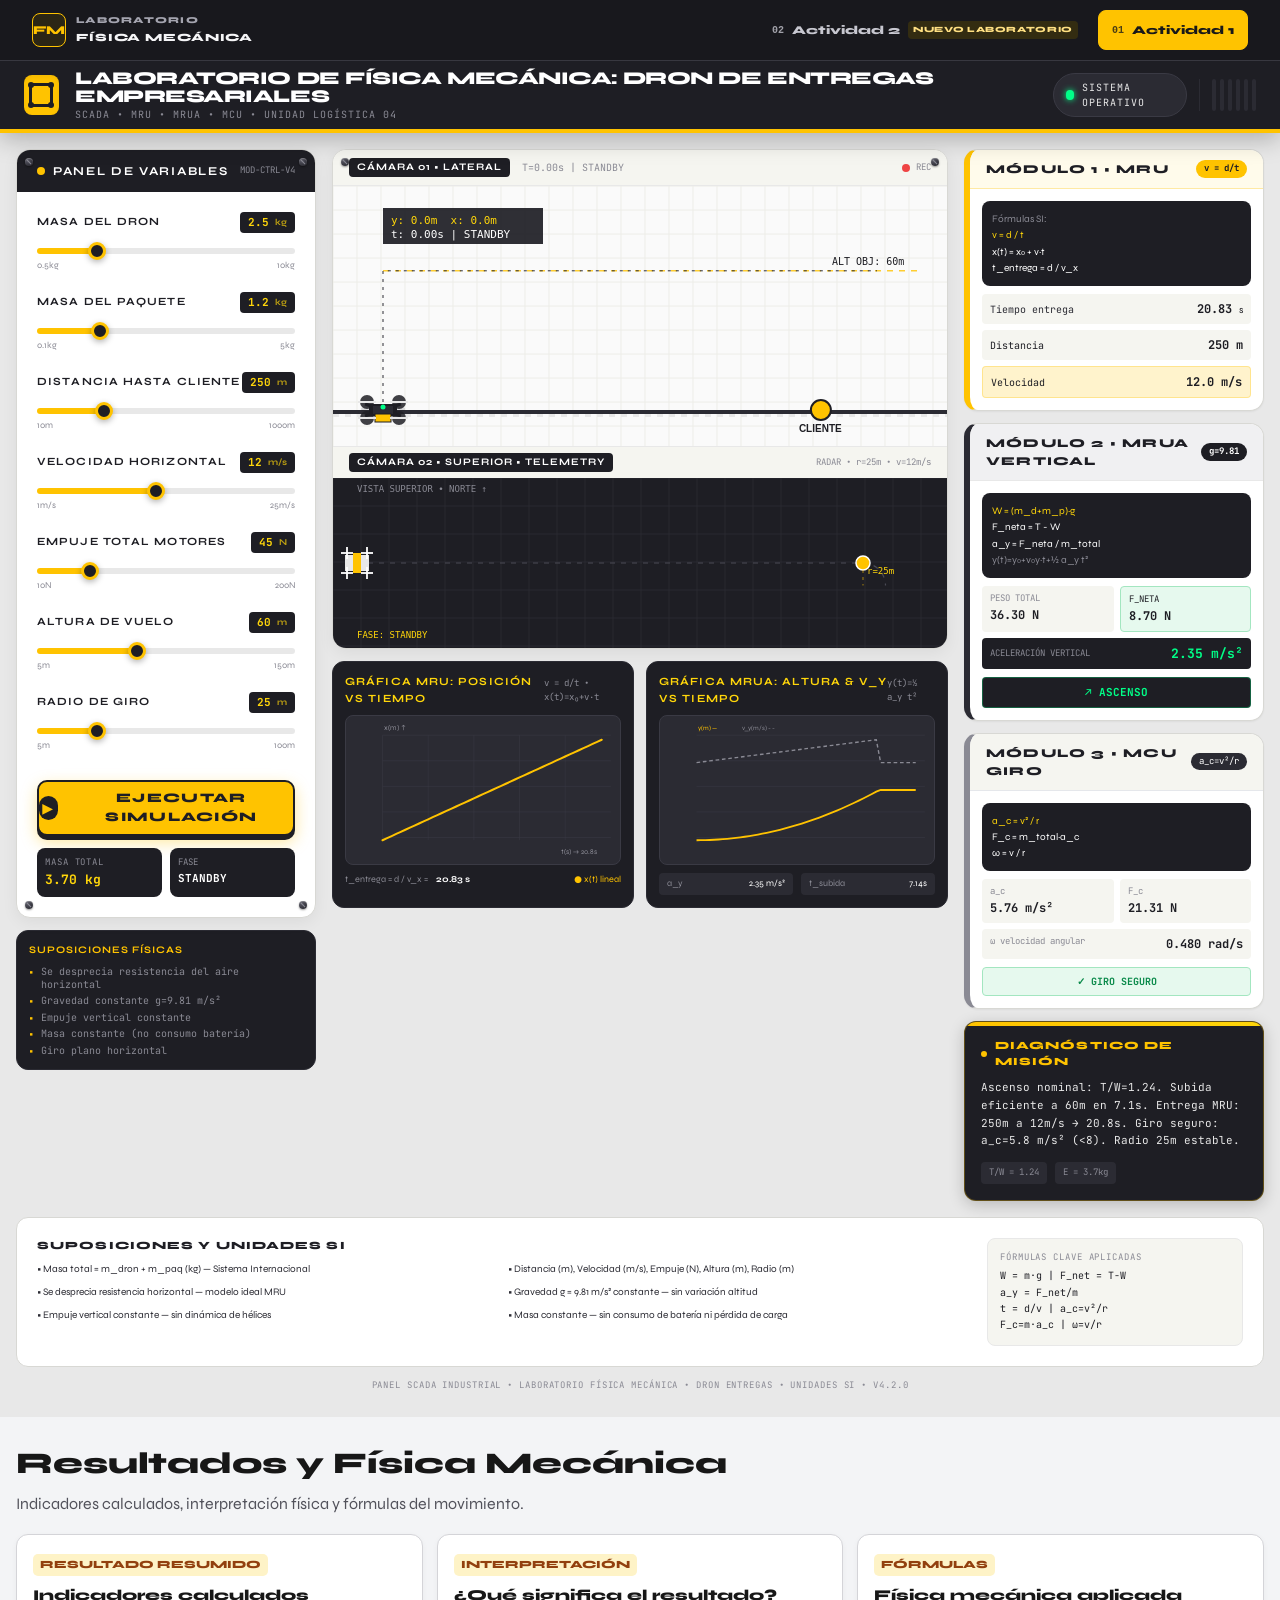
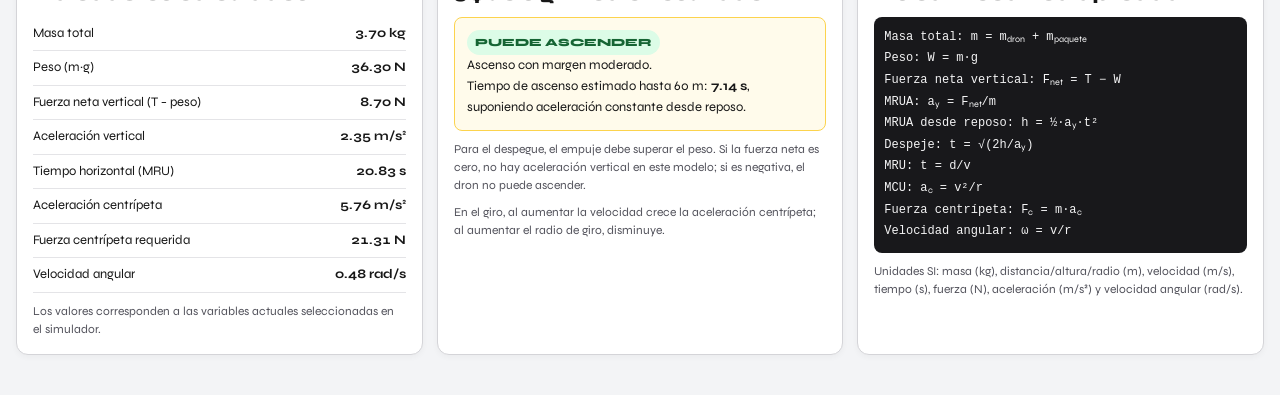
==== commit 8432efb5: "Show Activity 2 first in drone physics lab" ====
--- a/Laboratorio-Dron-Entregas-Actividad2.html
+++ b/Laboratorio-Dron-Entregas-Actividad2.html
@@ -1,12 +1,12 @@
 <!DOCTYPE html>
-<html lang="en">
-<head>
-  <meta charset="UTF-8">
+<!-- saved from url=(0077)https://lawdv.github.io/PortfolioV0/Laboratorio-Dron-Entregas-Actividad2.html -->
+<html lang="en"><head><meta http-equiv="Content-Type" content="text/html; charset=UTF-8">
+  
   <meta name="viewport" content="width=device-width, initial-scale=1">
   <title>Laboratorio de Física Mecánica | Actividades 1 y 2</title>
   <style>*,:after,:before{--tw-border-spacing-x:0;--tw-border-spacing-y:0;--tw-translate-x:0;--tw-translate-y:0;--tw-rotate:0;--tw-skew-x:0;--tw-skew-y:0;--tw-scale-x:1;--tw-scale-y:1;--tw-pan-x: ;--tw-pan-y: ;--tw-pinch-zoom: ;--tw-scroll-snap-strictness:proximity;--tw-gradient-from-position: ;--tw-gradient-via-position: ;--tw-gradient-to-position: ;--tw-ordinal: ;--tw-slashed-zero: ;--tw-numeric-figure: ;--tw-numeric-spacing: ;--tw-numeric-fraction: ;--tw-ring-inset: ;--tw-ring-offset-width:0px;--tw-ring-offset-color:#fff;--tw-ring-color:rgba(59,130,246,.5);--tw-ring-offset-shadow:0 0 #0000;--tw-ring-shadow:0 0 #0000;--tw-shadow:0 0 #0000;--tw-shadow-colored:0 0 #0000;--tw-blur: ;--tw-brightness: ;--tw-contrast: ;--tw-grayscale: ;--tw-hue-rotate: ;--tw-invert: ;--tw-saturate: ;--tw-sepia: ;--tw-drop-shadow: ;--tw-backdrop-blur: ;--tw-backdrop-brightness: ;--tw-backdrop-contrast: ;--tw-backdrop-grayscale: ;--tw-backdrop-hue-rotate: ;--tw-backdrop-invert: ;--tw-backdrop-opacity: ;--tw-backdrop-saturate: ;--tw-backdrop-sepia: ;--tw-contain-size: ;--tw-contain-layout: ;--tw-contain-paint: ;--tw-contain-style: }::backdrop{--tw-border-spacing-x:0;--tw-border-spacing-y:0;--tw-translate-x:0;--tw-translate-y:0;--tw-rotate:0;--tw-skew-x:0;--tw-skew-y:0;--tw-scale-x:1;--tw-scale-y:1;--tw-pan-x: ;--tw-pan-y: ;--tw-pinch-zoom: ;--tw-scroll-snap-strictness:proximity;--tw-gradient-from-position: ;--tw-gradient-via-position: ;--tw-gradient-to-position: ;--tw-ordinal: ;--tw-slashed-zero: ;--tw-numeric-figure: ;--tw-numeric-spacing: ;--tw-numeric-fraction: ;--tw-ring-inset: ;--tw-ring-offset-width:0px;--tw-ring-offset-color:#fff;--tw-ring-color:rgba(59,130,246,.5);--tw-ring-offset-shadow:0 0 #0000;--tw-ring-shadow:0 0 #0000;--tw-shadow:0 0 #0000;--tw-shadow-colored:0 0 #0000;--tw-blur: ;--tw-brightness: ;--tw-contrast: ;--tw-grayscale: ;--tw-hue-rotate: ;--tw-invert: ;--tw-saturate: ;--tw-sepia: ;--tw-drop-shadow: ;--tw-backdrop-blur: ;--tw-backdrop-brightness: ;--tw-backdrop-contrast: ;--tw-backdrop-grayscale: ;--tw-backdrop-hue-rotate: ;--tw-backdrop-invert: ;--tw-backdrop-opacity: ;--tw-backdrop-saturate: ;--tw-backdrop-sepia: ;--tw-contain-size: ;--tw-contain-layout: ;--tw-contain-paint: ;--tw-contain-style: }/*! tailwindcss v3.4.18 | MIT License | https://tailwindcss.com*/*,:after,:before{box-sizing:border-box;border:0 solid #e5e7eb}:after,:before{--tw-content:""}:host,html{line-height:1.5;-webkit-text-size-adjust:100%;-moz-tab-size:4;-o-tab-size:4;tab-size:4;font-family:ui-sans-serif,system-ui,sans-serif,Apple Color Emoji,Segoe UI Emoji,Segoe UI Symbol,Noto Color Emoji;font-feature-settings:normal;font-variation-settings:normal;-webkit-tap-highlight-color:transparent}body{line-height:inherit}hr{height:0;color:inherit;border-top-width:1px}abbr:where([title]){-webkit-text-decoration:underline dotted;text-decoration:underline dotted}h1,h2,h3,h4,h5,h6{font-size:inherit;font-weight:inherit}a{color:inherit;text-decoration:inherit}b,strong{font-weight:bolder}code,kbd,pre,samp{font-family:ui-monospace,SFMono-Regular,Menlo,Monaco,Consolas,Liberation Mono,Courier New,monospace;font-feature-settings:normal;font-variation-settings:normal;font-size:1em}small{font-size:80%}sub,sup{font-size:75%;line-height:0;position:relative;vertical-align:baseline}sub{bottom:-.25em}sup{top:-.5em}table{text-indent:0;border-color:inherit;border-collapse:collapse}button,input,optgroup,select,textarea{font-family:inherit;font-feature-settings:inherit;font-variation-settings:inherit;font-size:100%;font-weight:inherit;line-height:inherit;letter-spacing:inherit;color:inherit;margin:0;padding:0}button,select{text-transform:none}button,input:where([type=button]),input:where([type=reset]),input:where([type=submit]){-webkit-appearance:button;background-color:transparent;background-image:none}:-moz-focusring{outline:auto}:-moz-ui-invalid{box-shadow:none}progress{vertical-align:baseline}::-webkit-inner-spin-button,::-webkit-outer-spin-button{height:auto}[type=search]{-webkit-appearance:textfield;outline-offset:-2px}::-webkit-search-decoration{-webkit-appearance:none}::-webkit-file-upload-button{-webkit-appearance:button;font:inherit}summary{display:list-item}blockquote,dd,dl,figure,h1,h2,h3,h4,h5,h6,hr,p,pre{margin:0}fieldset{margin:0}fieldset,legend{padding:0}menu,ol,ul{list-style:none;margin:0;padding:0}dialog{padding:0}textarea{resize:vertical}input::-moz-placeholder,textarea::-moz-placeholder{opacity:1;color:#9ca3af}input::placeholder,textarea::placeholder{opacity:1;color:#9ca3af}[role=button],button{cursor:pointer}:disabled{cursor:default}audio,canvas,embed,iframe,img,object,svg,video{display:block;vertical-align:middle}img,video{max-width:100%;height:auto}[hidden]:where(:not([hidden=until-found])){display:none}.absolute{position:absolute}.relative{position:relative}.sticky{position:sticky}.-bottom-1{bottom:-.25rem}.-left-1{left:-.25rem}.-right-1{right:-.25rem}.-top-1{top:-.25rem}.bottom-2{bottom:.5rem}.left-0{left:0}.left-2{left:.5rem}.right-2{right:.5rem}.top-0{top:0}.top-2{top:.5rem}.top-\[var\(--safe-area-inset-top\)\]{top:var(--safe-area-inset-top)}.z-20{z-index:20}.col-span-2{grid-column:span 2/span 2}.mx-auto{margin-left:auto;margin-right:auto}.-mt-1{margin-top:-.25rem}.mb-1{margin-bottom:.25rem}.mb-1\.5{margin-bottom:.375rem}.mb-2{margin-bottom:.5rem}.ml-0\.5{margin-left:.125rem}.ml-auto{margin-left:auto}.mt-0\.5{margin-top:.125rem}.mt-2{margin-top:.5rem}.mt-3{margin-top:.75rem}.block{display:block}.flex{display:flex}.grid{display:grid}.hidden{display:none}.h-1{height:.25rem}.h-1\.5{height:.375rem}.h-10{height:2.5rem}.h-2{height:.5rem}.h-2\.5{height:.625rem}.h-6{height:1.5rem}.h-8{height:2rem}.h-\[150px\]{height:150px}.h-\[220px\]{height:220px}.h-\[56px\]{height:56px}.h-\[68px\]{height:68px}.h-px{height:1px}.min-h-screen{min-height:100vh}.w-1{width:.25rem}.w-1\.5{width:.375rem}.w-10{width:2.5rem}.w-2{width:.5rem}.w-2\.5{width:.625rem}.w-6{width:1.5rem}.w-full{width:100%}.w-px{width:1px}.max-w-\[1920px\]{max-width:1920px}.flex-1{flex:1 1 0%}.transform{transform:translate(var(--tw-translate-x),var(--tw-translate-y)) rotate(var(--tw-rotate)) skewX(var(--tw-skew-x)) skewY(var(--tw-skew-y)) scaleX(var(--tw-scale-x)) scaleY(var(--tw-scale-y))}@keyframes pulse{50%{opacity:.5}}.animate-pulse{animation:pulse 2s cubic-bezier(.4,0,.6,1) infinite}.appearance-none{-webkit-appearance:none;-moz-appearance:none;appearance:none}.grid-cols-1{grid-template-columns:repeat(1,minmax(0,1fr))}.grid-cols-2{grid-template-columns:repeat(2,minmax(0,1fr))}.flex-col{flex-direction:column}.items-center{align-items:center}.justify-center{justify-content:center}.justify-between{justify-content:space-between}.gap-1{gap:.25rem}.gap-1\.5{gap:.375rem}.gap-2{gap:.5rem}.gap-3{gap:.75rem}.gap-4{gap:1rem}.space-y-1>:not([hidden])~:not([hidden]){--tw-space-y-reverse:0;margin-top:calc(.25rem*(1 - var(--tw-space-y-reverse)));margin-bottom:calc(.25rem*var(--tw-space-y-reverse))}.space-y-2>:not([hidden])~:not([hidden]){--tw-space-y-reverse:0;margin-top:calc(.5rem*(1 - var(--tw-space-y-reverse)));margin-bottom:calc(.5rem*var(--tw-space-y-reverse))}.space-y-5>:not([hidden])~:not([hidden]){--tw-space-y-reverse:0;margin-top:calc(1.25rem*(1 - var(--tw-space-y-reverse)));margin-bottom:calc(1.25rem*var(--tw-space-y-reverse))}.overflow-hidden{overflow:hidden}.overflow-x-clip{overflow-x:clip}.truncate{overflow:hidden;text-overflow:ellipsis;white-space:nowrap}.rounded{border-radius:.25rem}.rounded-\[10px\]{border-radius:10px}.rounded-\[12px\]{border-radius:12px}.rounded-\[14px\]{border-radius:14px}.rounded-\[4px\]{border-radius:4px}.rounded-\[8px\]{border-radius:8px}.rounded-full{border-radius:9999px}.border{border-width:1px}.border-2{border-width:2px}.border-\[3px\]{border-width:3px}.border-b{border-bottom-width:1px}.border-b-4{border-bottom-width:4px}.border-l-\[6px\]{border-left-width:6px}.border-\[\#00FF88\]\/30{border-color:rgba(0,255,136,.3)}.border-\[\#1E1E24\]{--tw-border-opacity:1;border-color:rgb(30 30 36/var(--tw-border-opacity,1))}.border-\[\#2B2B33\]{--tw-border-opacity:1;border-color:rgb(43 43 51/var(--tw-border-opacity,1))}.border-\[\#3A3A44\]{--tw-border-opacity:1;border-color:rgb(58 58 68/var(--tw-border-opacity,1))}.border-\[\#A3E6C0\]{--tw-border-opacity:1;border-color:rgb(163 230 192/var(--tw-border-opacity,1))}.border-\[\#D8D8D4\]{--tw-border-opacity:1;border-color:rgb(216 216 212/var(--tw-border-opacity,1))}.border-\[\#E8E8E8\]{--tw-border-opacity:1;border-color:rgb(232 232 232/var(--tw-border-opacity,1))}.border-\[\#FF9A9A\]{--tw-border-opacity:1;border-color:rgb(255 154 154/var(--tw-border-opacity,1))}.border-\[\#FFC300\]{--tw-border-opacity:1;border-color:rgb(255 195 0/var(--tw-border-opacity,1))}.border-\[\#FFC300\]\/30{border-color:rgba(255,195,0,.3)}.border-\[\#FFCC80\]{--tw-border-opacity:1;border-color:rgb(255 204 128/var(--tw-border-opacity,1))}.border-\[\#FFE9A3\]{--tw-border-opacity:1;border-color:rgb(255 233 163/var(--tw-border-opacity,1))}.border-l-\[\#2B2B33\]{--tw-border-opacity:1;border-left-color:rgb(43 43 51/var(--tw-border-opacity,1))}.border-l-\[\#8A8A94\]{--tw-border-opacity:1;border-left-color:rgb(138 138 148/var(--tw-border-opacity,1))}.border-l-\[\#FFC300\]{--tw-border-opacity:1;border-left-color:rgb(255 195 0/var(--tw-border-opacity,1))}.bg-\[\#00FF88\]{--tw-bg-opacity:1;background-color:rgb(0 255 136/var(--tw-bg-opacity,1))}.bg-\[\#1E1E24\]{--tw-bg-opacity:1;background-color:rgb(30 30 36/var(--tw-bg-opacity,1))}.bg-\[\#2B2B33\]{--tw-bg-opacity:1;background-color:rgb(43 43 51/var(--tw-bg-opacity,1))}.bg-\[\#E6F9EE\]{--tw-bg-opacity:1;background-color:rgb(230 249 238/var(--tw-bg-opacity,1))}.bg-\[\#E8E8E8\]{--tw-bg-opacity:1;background-color:rgb(232 232 232/var(--tw-bg-opacity,1))}.bg-\[\#F0F0F2\]{--tw-bg-opacity:1;background-color:rgb(240 240 242/var(--tw-bg-opacity,1))}.bg-\[\#F5F5F0\]{--tw-bg-opacity:1;background-color:rgb(245 245 240/var(--tw-bg-opacity,1))}.bg-\[\#FF3B30\]{--tw-bg-opacity:1;background-color:rgb(255 59 48/var(--tw-bg-opacity,1))}.bg-\[\#FFC300\]{--tw-bg-opacity:1;background-color:rgb(255 195 0/var(--tw-bg-opacity,1))}.bg-\[\#FFC300\]\/20{background-color:rgba(255,195,0,.2)}.bg-\[\#FFEAEA\]{--tw-bg-opacity:1;background-color:rgb(255 234 234/var(--tw-bg-opacity,1))}.bg-\[\#FFF3E0\]{--tw-bg-opacity:1;background-color:rgb(255 243 224/var(--tw-bg-opacity,1))}.bg-\[\#FFFBEB\]{--tw-bg-opacity:1;background-color:rgb(255 251 235/var(--tw-bg-opacity,1))}.bg-red-500{--tw-bg-opacity:1;background-color:rgb(239 68 68/var(--tw-bg-opacity,1))}.bg-white{--tw-bg-opacity:1;background-color:rgb(255 255 255/var(--tw-bg-opacity,1))}.bg-gradient-to-r{background-image:linear-gradient(to right,var(--tw-gradient-stops))}.from-\[\#FFC300\]{--tw-gradient-from:#ffc300 var(--tw-gradient-from-position);--tw-gradient-to:rgba(255,195,0,0) var(--tw-gradient-to-position);--tw-gradient-stops:var(--tw-gradient-from),var(--tw-gradient-to)}.to-\[\#FFD60A\]{--tw-gradient-to:#ffd60a var(--tw-gradient-to-position)}.p-2{padding:.5rem}.p-2\.5{padding:.625rem}.p-3{padding:.75rem}.p-4{padding:1rem}.px-2{padding-left:.5rem;padding-right:.5rem}.px-3{padding-left:.75rem;padding-right:.75rem}.px-4{padding-left:1rem;padding-right:1rem}.px-5{padding-left:1.25rem;padding-right:1.25rem}.py-0\.5{padding-top:.125rem;padding-bottom:.125rem}.py-1{padding-top:.25rem;padding-bottom:.25rem}.py-1\.5{padding-top:.375rem;padding-bottom:.375rem}.py-2{padding-top:.5rem;padding-bottom:.5rem}.py-2\.5{padding-top:.625rem;padding-bottom:.625rem}.py-3{padding-top:.75rem;padding-bottom:.75rem}.pb-6{padding-bottom:1.5rem}.pt-2{padding-top:.5rem}.text-center{text-align:center}.font-mono{font-family:ui-monospace,SFMono-Regular,Menlo,Monaco,Consolas,Liberation Mono,Courier New,monospace}.font-sans{font-family:ui-sans-serif,system-ui,sans-serif,Apple Color Emoji,Segoe UI Emoji,Segoe UI Symbol,Noto Color Emoji}.text-\[10px\]{font-size:10px}.text-\[11px\]{font-size:11px}.text-\[12px\]{font-size:12px}.text-\[13px\]{font-size:13px}.text-\[14px\]{font-size:14px}.text-\[9px\]{font-size:9px}.font-black{font-weight:900}.font-bold{font-weight:700}.font-normal{font-weight:400}.uppercase{text-transform:uppercase}.leading-none{line-height:1}.leading-relaxed{line-height:1.625}.leading-tight{line-height:1.25}.tracking-\[0\.14em\]{letter-spacing:.14em}.tracking-tight{letter-spacing:-.025em}.tracking-widest{letter-spacing:.1em}.text-\[\#00FF88\]{--tw-text-opacity:1;color:rgb(0 255 136/var(--tw-text-opacity,1))}.text-\[\#0A8A4A\]{--tw-text-opacity:1;color:rgb(10 138 74/var(--tw-text-opacity,1))}.text-\[\#1E1E24\]{--tw-text-opacity:1;color:rgb(30 30 36/var(--tw-text-opacity,1))}.text-\[\#2B2B33\]{--tw-text-opacity:1;color:rgb(43 43 51/var(--tw-text-opacity,1))}.text-\[\#8A8A94\]{--tw-text-opacity:1;color:rgb(138 138 148/var(--tw-text-opacity,1))}.text-\[\#A65A00\]{--tw-text-opacity:1;color:rgb(166 90 0/var(--tw-text-opacity,1))}.text-\[\#C41C00\]{--tw-text-opacity:1;color:rgb(196 28 0/var(--tw-text-opacity,1))}.text-\[\#E8E8E8\]{--tw-text-opacity:1;color:rgb(232 232 232/var(--tw-text-opacity,1))}.text-\[\#FF3B30\]{--tw-text-opacity:1;color:rgb(255 59 48/var(--tw-text-opacity,1))}.text-\[\#FF6B6B\]{--tw-text-opacity:1;color:rgb(255 107 107/var(--tw-text-opacity,1))}.text-\[\#FF9500\]{--tw-text-opacity:1;color:rgb(255 149 0/var(--tw-text-opacity,1))}.text-\[\#FFC300\]{--tw-text-opacity:1;color:rgb(255 195 0/var(--tw-text-opacity,1))}.text-\[\#FFD60A\]{--tw-text-opacity:1;color:rgb(255 214 10/var(--tw-text-opacity,1))}.text-white{--tw-text-opacity:1;color:rgb(255 255 255/var(--tw-text-opacity,1))}.accent-\[\#FFC300\]{accent-color:#ffc300}.opacity-70{opacity:.7}.shadow{--tw-shadow:0 1px 3px 0 rgba(0,0,0,.1),0 1px 2px -1px rgba(0,0,0,.1);--tw-shadow-colored:0 1px 3px 0 var(--tw-shadow-color),0 1px 2px -1px var(--tw-shadow-color)}.shadow,.shadow-\[0_0_6px_\#00FF88\]{box-shadow:var(--tw-ring-offset-shadow,0 0 #0000),var(--tw-ring-shadow,0 0 #0000),var(--tw-shadow)}.shadow-\[0_0_6px_\#00FF88\]{--tw-shadow:0 0 6px #0f8;--tw-shadow-colored:0 0 6px var(--tw-shadow-color)}.shadow-\[0_0_8px_\#00FF88\]{--tw-shadow:0 0 8px #0f8;--tw-shadow-colored:0 0 8px var(--tw-shadow-color);box-shadow:var(--tw-ring-offset-shadow,0 0 #0000),var(--tw-ring-shadow,0 0 #0000),var(--tw-shadow)}.shadow-\[0_4px_0_\#1E1E24\2c 0_6px_16px_rgba\(255\2c 195\2c 0\2c 0\.4\)\]{--tw-shadow:0 4px 0 #1e1e24,0 6px 16px rgba(255,195,0,.4);--tw-shadow-colored:0 4px 0 var(--tw-shadow-color),0 6px 16px var(--tw-shadow-color);box-shadow:var(--tw-ring-offset-shadow,0 0 #0000),var(--tw-ring-shadow,0 0 #0000),var(--tw-shadow)}.shadow-\[0_4px_16px_rgba\(0\2c 0\2c 0\2c 0\.06\)\2c 0_1px_0_\#fff_inset\]{--tw-shadow:0 4px 16px rgba(0,0,0,.06),0 1px 0 #fff inset;--tw-shadow-colored:0 4px 16px var(--tw-shadow-color),inset 0 1px 0 var(--tw-shadow-color);box-shadow:var(--tw-ring-offset-shadow,0 0 #0000),var(--tw-ring-shadow,0 0 #0000),var(--tw-shadow)}.shadow-\[0_4px_16px_rgba\(0\2c 0\2c 0\2c 0\.06\)\]{--tw-shadow:0 4px 16px rgba(0,0,0,.06);--tw-shadow-colored:0 4px 16px var(--tw-shadow-color);box-shadow:var(--tw-ring-offset-shadow,0 0 #0000),var(--tw-ring-shadow,0 0 #0000),var(--tw-shadow)}.shadow-\[0_4px_16px_rgba\(0\2c 0\2c 0\2c 0\.2\)\]{--tw-shadow:0 4px 16px rgba(0,0,0,.2);--tw-shadow-colored:0 4px 16px var(--tw-shadow-color);box-shadow:var(--tw-ring-offset-shadow,0 0 #0000),var(--tw-ring-shadow,0 0 #0000),var(--tw-shadow)}.shadow-\[0_6px_24px_rgba\(0\2c 0\2c 0\2c 0\.25\)\]{--tw-shadow:0 6px 24px rgba(0,0,0,.25);--tw-shadow-colored:0 6px 24px var(--tw-shadow-color)}.shadow-\[0_6px_24px_rgba\(0\2c 0\2c 0\2c 0\.25\)\],.shadow-inner{box-shadow:var(--tw-ring-offset-shadow,0 0 #0000),var(--tw-ring-shadow,0 0 #0000),var(--tw-shadow)}.shadow-inner{--tw-shadow:inset 0 2px 4px 0 rgba(0,0,0,.05);--tw-shadow-colored:inset 0 2px 4px 0 var(--tw-shadow-color)}.shadow-sm{--tw-shadow:0 1px 2px 0 rgba(0,0,0,.05);--tw-shadow-colored:0 1px 2px 0 var(--tw-shadow-color);box-shadow:var(--tw-ring-offset-shadow,0 0 #0000),var(--tw-ring-shadow,0 0 #0000),var(--tw-shadow)}.transition-all{transition-property:all;transition-timing-function:cubic-bezier(.4,0,.2,1);transition-duration:.15s}#root,body,html{min-height:100%}body{margin:0;font-family:ui-sans-serif,system-ui,-apple-system,BlinkMacSystemFont,Segoe UI,sans-serif}[role=button]:not([aria-disabled=true]),button:not(:disabled),label[for],select:not(:disabled),summary{cursor:pointer}.selection\:bg-\[\#FFC300\] ::-moz-selection{--tw-bg-opacity:1;background-color:rgb(255 195 0/var(--tw-bg-opacity,1))}.selection\:bg-\[\#FFC300\] ::selection{--tw-bg-opacity:1;background-color:rgb(255 195 0/var(--tw-bg-opacity,1))}.selection\:bg-\[\#FFC300\]::-moz-selection{--tw-bg-opacity:1;background-color:rgb(255 195 0/var(--tw-bg-opacity,1))}.selection\:bg-\[\#FFC300\]::selection{--tw-bg-opacity:1;background-color:rgb(255 195 0/var(--tw-bg-opacity,1))}.hover\:bg-\[\#FFD60A\]:hover{--tw-bg-opacity:1;background-color:rgb(255 214 10/var(--tw-bg-opacity,1))}.active\:translate-y-\[3px\]:active{--tw-translate-y:3px;transform:translate(var(--tw-translate-x),var(--tw-translate-y)) rotate(var(--tw-rotate)) skewX(var(--tw-skew-x)) skewY(var(--tw-skew-y)) scaleX(var(--tw-scale-x)) scaleY(var(--tw-scale-y))}.active\:bg-\[\#E6B000\]:active{--tw-bg-opacity:1;background-color:rgb(230 176 0/var(--tw-bg-opacity,1))}.active\:shadow-\[0_1px_0_\#1E1E24\]:active{--tw-shadow:0 1px 0 #1e1e24;--tw-shadow-colored:0 1px 0 var(--tw-shadow-color);box-shadow:var(--tw-ring-offset-shadow,0 0 #0000),var(--tw-ring-shadow,0 0 #0000),var(--tw-shadow)}@media (min-width:768px){.md\:flex{display:flex}.md\:grid-cols-2{grid-template-columns:repeat(2,minmax(0,1fr))}}@media (min-width:1024px){.lg\:col-span-3{grid-column:span 3/span 3}.lg\:col-span-6{grid-column:span 6/span 6}.lg\:block{display:block}.lg\:flex{display:flex}.lg\:h-\[170px\]{height:170px}.lg\:h-\[260px\]{height:260px}.lg\:w-64{width:16rem}.lg\:grid-cols-12{grid-template-columns:repeat(12,minmax(0,1fr))}.lg\:flex-row{flex-direction:row}.lg\:gap-4{gap:1rem}.lg\:p-4{padding:1rem}.lg\:p-5{padding:1.25rem}.lg\:px-4{padding-left:1rem;padding-right:1rem}.lg\:px-6{padding-left:1.5rem;padding-right:1.5rem}.lg\:text-\[18px\]{font-size:18px}}</style>
 </head>
-<body>
+<body data-active-activity="activity2">
 <style id="activity-tab-styles">
 .activity-tabs{position:sticky;top:0;z-index:1000;background:rgba(17,17,22,.97);border-bottom:1px solid #383840;color:#f5f5f7;backdrop-filter:blur(12px);font-family:Inter,ui-sans-serif,system-ui,-apple-system,"Segoe UI",sans-serif}
 .activity-tabs-inner{max-width:1920px;margin:0 auto;display:flex;align-items:center;justify-content:space-between;gap:18px;padding:10px clamp(12px,2.5vw,34px);flex-wrap:wrap}
@@ -28,14 +28,23 @@
   <div class="activity-tabs-inner">
     <div class="activity-brand"><span class="activity-brand-mark">FM</span><span>LABORATORIO <b>FÍSICA MECÁNICA</b></span></div>
     <div class="activity-tab-list" role="tablist" aria-label="Seleccionar actividad">
-      <button id="tab-activity1" class="activity-tab is-active" type="button" role="tab" aria-selected="true" aria-controls="activity1-content" data-activity-tab="activity1"><span class="tab-index">01</span> Actividad 1</button>
-      <button id="tab-activity2" class="activity-tab" type="button" role="tab" aria-selected="false" aria-controls="activity2-content" data-activity-tab="activity2"><span class="tab-index">02</span> Actividad 2 <span class="tab-new">NUEVO LABORATORIO</span></button>
+      <button id="tab-activity2" class="activity-tab is-active" type="button" role="tab" aria-selected="true" aria-controls="activity2-content" data-activity-tab="activity2" tabindex="0"><span class="tab-index">02</span> Actividad 2 <span class="tab-new">NUEVO LABORATORIO</span></button>
+      <button id="tab-activity1" class="activity-tab" type="button" role="tab" aria-selected="false" aria-controls="activity1-content" data-activity-tab="activity1" tabindex="-1"><span class="tab-index">01</span> Actividad 1</button>
     </div>
   </div>
 </nav>
 <div id="activity-panels">
-<section id="activity1-content" class="activity-panel" role="tabpanel" aria-labelledby="tab-activity1">
-  <div id="root"></div>
+<section id="activity1-content" class="activity-panel" role="tabpanel" aria-labelledby="tab-activity1" hidden="">
+  <div id="root"><div class="min-h-screen bg-[#E8E8E8] text-[#1E1E24] font-sans selection:bg-[#FFC300] overflow-x-clip" style="padding-top: var(--safe-area-inset-top); box-sizing: border-box;"><style>
+        @import url('https://fonts.googleapis.com/css2?family=JetBrains+Mono:wght@400;700&family=Syne:wght@600;700&display=swap');
+        * { font-family: 'Syne', system-ui, sans-serif; }
+        .font-mono { font-family: 'JetBrains Mono', monospace !important; }
+        .slider-thumb::-webkit-slider-thumb { appearance: none; width: 18px; height: 18px; border-radius: 50%; background: #1E1E24; border: 3px solid #FFC300; cursor: pointer; box-shadow: 0 2px 6px rgba(0,0,0,0.3); }
+        .slider-thumb::-moz-range-thumb { width: 18px; height: 18px; border-radius: 50%; background: #1E1E24; border: 3px solid #FFC300; cursor: pointer; }
+        .screw { width: 8px; height: 8px; background: radial-gradient(circle at 30% 30%, #5A5A66, #1E1E24); border-radius: 50%; box-shadow: inset 0 1px 1px rgba(255,255,255,0.3), 0 1px 2px rgba(0,0,0,0.4); }
+        .screw::after { content: ''; position: absolute; width: 6px; height: 1px; background: #8A8A94; top: 50%; left: 50%; transform: translate(-50%,-50%) rotate(45deg); }
+        .vent { background: repeating-linear-gradient(90deg, transparent 0 6px, #D8D8D4 6px 7px); }
+      </style><header class="sticky top-[var(--safe-area-inset-top)] z-20 bg-[#1E1E24] border-b-4 border-[#FFC300] shadow-[0_6px_24px_rgba(0,0,0,0.25)]"><div class="max-w-[1920px] mx-auto px-4 lg:px-6 h-[68px] flex items-center justify-between"><div class="flex items-center gap-4"><div class="w-10 h-10 bg-[#FFC300] rounded-[8px] flex items-center justify-center shadow-inner"><div class="w-6 h-6 border-[3px] border-[#1E1E24] rounded-[4px] relative"><div class="absolute w-1.5 h-1.5 bg-[#1E1E24] rounded-full -top-1 -left-1"></div><div class="absolute w-1.5 h-1.5 bg-[#1E1E24] rounded-full -top-1 -right-1"></div><div class="absolute w-1.5 h-1.5 bg-[#1E1E24] rounded-full -bottom-1 -left-1"></div><div class="absolute w-1.5 h-1.5 bg-[#1E1E24] rounded-full -bottom-1 -right-1"></div></div></div><div><h1 class="text-white font-black text-[14px] lg:text-[18px] leading-none tracking-tight uppercase">Laboratorio de Física Mecánica: Dron de Entregas Empresariales</h1><p class="text-[#8A8A94] font-mono text-[10px] tracking-widest uppercase mt-0.5">SCADA • MRU • MRUA • MCU • UNIDAD LOGÍSTICA 04</p></div></div><div class="flex items-center gap-3"><div class="hidden md:flex items-center gap-2 bg-[#2B2B33] border border-[#3A3A44] rounded-full px-3 py-1.5"><div class="w-2.5 h-2.5 rounded-full bg-[#00FF88] shadow-[0_0_6px_#00FF88]"></div><span class="text-[#E8E8E8] font-mono text-[10px] tracking-widest">SISTEMA OPERATIVO</span></div><div class="hidden lg:block h-8 w-px bg-[#2B2B33]"></div><div class="hidden lg:flex gap-1"><div class="w-1 h-8 bg-[#2B2B33] rounded-full"></div><div class="w-1 h-8 bg-[#2B2B33] rounded-full"></div><div class="w-1 h-8 bg-[#2B2B33] rounded-full"></div><div class="w-1 h-8 bg-[#2B2B33] rounded-full"></div><div class="w-1 h-8 bg-[#2B2B33] rounded-full"></div><div class="w-1 h-8 bg-[#2B2B33] rounded-full"></div></div></div></div></header><main class="max-w-[1920px] mx-auto p-3 lg:p-4 grid grid-cols-1 lg:grid-cols-12 gap-3 lg:gap-4"><section class="lg:col-span-3 flex flex-col gap-3"><div class="bg-white rounded-[14px] border border-[#D8D8D4] shadow-[0_4px_16px_rgba(0,0,0,0.06),0_1px_0_#fff_inset] relative overflow-hidden"><div class="absolute top-2 left-2 screw"></div><div class="absolute top-2 right-2 screw"></div><div class="absolute bottom-2 left-2 screw"></div><div class="absolute bottom-2 right-2 screw"></div><div class="bg-[#1E1E24] px-5 py-3 flex items-center justify-between"><h2 class="text-white font-bold text-[12px] tracking-[0.14em] uppercase flex items-center gap-2"><span class="w-2 h-2 bg-[#FFC300] rounded-full animate-pulse"></span>Panel de Variables</h2><span class="font-mono text-[9px] text-[#8A8A94]">MOD-CTRL-V4</span></div><div class="p-4 lg:p-5 space-y-5"><div class="group"><div class="flex justify-between items-center mb-1.5"><label class="text-[11px] font-bold tracking-widest text-[#1E1E24] uppercase">Masa del dron</label><div class="flex items-center gap-1 bg-[#1E1E24] text-[#FFD60A] px-2 py-0.5 rounded text-[11px] font-mono font-bold">2.5<span class="text-[9px] opacity-70 ml-0.5">kg</span></div></div><div class="relative h-6 flex items-center"><input type="range" min="0.5" max="10" step="0.1" class="w-full h-1.5 appearance-none bg-[#E8E8E8] rounded-full accent-[#FFC300] slider-thumb" value="2.5" style="background: linear-gradient(to right, rgb(255, 195, 0) 0%, rgb(255, 195, 0) 21.0526%, rgb(232, 232, 232) 21.0526%, rgb(232, 232, 232) 100%);"></div><div class="flex justify-between text-[9px] font-mono text-[#8A8A94] -mt-1"><span>0.5kg</span><span>10kg</span></div></div><div class="group"><div class="flex justify-between items-center mb-1.5"><label class="text-[11px] font-bold tracking-widest text-[#1E1E24] uppercase">Masa del paquete</label><div class="flex items-center gap-1 bg-[#1E1E24] text-[#FFD60A] px-2 py-0.5 rounded text-[11px] font-mono font-bold">1.2<span class="text-[9px] opacity-70 ml-0.5">kg</span></div></div><div class="relative h-6 flex items-center"><input type="range" min="0.1" max="5" step="0.1" class="w-full h-1.5 appearance-none bg-[#E8E8E8] rounded-full accent-[#FFC300] slider-thumb" value="1.2" style="background: linear-gradient(to right, rgb(255, 195, 0) 0%, rgb(255, 195, 0) 22.449%, rgb(232, 232, 232) 22.449%, rgb(232, 232, 232) 100%);"></div><div class="flex justify-between text-[9px] font-mono text-[#8A8A94] -mt-1"><span>0.1kg</span><span>5kg</span></div></div><div class="group"><div class="flex justify-between items-center mb-1.5"><label class="text-[11px] font-bold tracking-widest text-[#1E1E24] uppercase">Distancia hasta cliente</label><div class="flex items-center gap-1 bg-[#1E1E24] text-[#FFD60A] px-2 py-0.5 rounded text-[11px] font-mono font-bold">250<span class="text-[9px] opacity-70 ml-0.5">m</span></div></div><div class="relative h-6 flex items-center"><input type="range" min="10" max="1000" step="10" class="w-full h-1.5 appearance-none bg-[#E8E8E8] rounded-full accent-[#FFC300] slider-thumb" value="250" style="background: linear-gradient(to right, rgb(255, 195, 0) 0%, rgb(255, 195, 0) 24.2424%, rgb(232, 232, 232) 24.2424%, rgb(232, 232, 232) 100%);"></div><div class="flex justify-between text-[9px] font-mono text-[#8A8A94] -mt-1"><span>10m</span><span>1000m</span></div></div><div class="group"><div class="flex justify-between items-center mb-1.5"><label class="text-[11px] font-bold tracking-widest text-[#1E1E24] uppercase">Velocidad horizontal</label><div class="flex items-center gap-1 bg-[#1E1E24] text-[#FFD60A] px-2 py-0.5 rounded text-[11px] font-mono font-bold">12<span class="text-[9px] opacity-70 ml-0.5">m/s</span></div></div><div class="relative h-6 flex items-center"><input type="range" min="1" max="25" step="0.5" class="w-full h-1.5 appearance-none bg-[#E8E8E8] rounded-full accent-[#FFC300] slider-thumb" value="12" style="background: linear-gradient(to right, rgb(255, 195, 0) 0%, rgb(255, 195, 0) 45.8333%, rgb(232, 232, 232) 45.8333%, rgb(232, 232, 232) 100%);"></div><div class="flex justify-between text-[9px] font-mono text-[#8A8A94] -mt-1"><span>1m/s</span><span>25m/s</span></div></div><div class="group"><div class="flex justify-between items-center mb-1.5"><label class="text-[11px] font-bold tracking-widest text-[#1E1E24] uppercase">Empuje total motores</label><div class="flex items-center gap-1 bg-[#1E1E24] text-[#FFD60A] px-2 py-0.5 rounded text-[11px] font-mono font-bold">45<span class="text-[9px] opacity-70 ml-0.5">N</span></div></div><div class="relative h-6 flex items-center"><input type="range" min="10" max="200" step="1" class="w-full h-1.5 appearance-none bg-[#E8E8E8] rounded-full accent-[#FFC300] slider-thumb" value="45" style="background: linear-gradient(to right, rgb(255, 195, 0) 0%, rgb(255, 195, 0) 18.4211%, rgb(232, 232, 232) 18.4211%, rgb(232, 232, 232) 100%);"></div><div class="flex justify-between text-[9px] font-mono text-[#8A8A94] -mt-1"><span>10N</span><span>200N</span></div></div><div class="group"><div class="flex justify-between items-center mb-1.5"><label class="text-[11px] font-bold tracking-widest text-[#1E1E24] uppercase">Altura de vuelo</label><div class="flex items-center gap-1 bg-[#1E1E24] text-[#FFD60A] px-2 py-0.5 rounded text-[11px] font-mono font-bold">60<span class="text-[9px] opacity-70 ml-0.5">m</span></div></div><div class="relative h-6 flex items-center"><input type="range" min="5" max="150" step="5" class="w-full h-1.5 appearance-none bg-[#E8E8E8] rounded-full accent-[#FFC300] slider-thumb" value="60" style="background: linear-gradient(to right, rgb(255, 195, 0) 0%, rgb(255, 195, 0) 37.931%, rgb(232, 232, 232) 37.931%, rgb(232, 232, 232) 100%);"></div><div class="flex justify-between text-[9px] font-mono text-[#8A8A94] -mt-1"><span>5m</span><span>150m</span></div></div><div class="group"><div class="flex justify-between items-center mb-1.5"><label class="text-[11px] font-bold tracking-widest text-[#1E1E24] uppercase">Radio de giro</label><div class="flex items-center gap-1 bg-[#1E1E24] text-[#FFD60A] px-2 py-0.5 rounded text-[11px] font-mono font-bold">25<span class="text-[9px] opacity-70 ml-0.5">m</span></div></div><div class="relative h-6 flex items-center"><input type="range" min="5" max="100" step="1" class="w-full h-1.5 appearance-none bg-[#E8E8E8] rounded-full accent-[#FFC300] slider-thumb" value="25" style="background: linear-gradient(to right, rgb(255, 195, 0) 0%, rgb(255, 195, 0) 21.0526%, rgb(232, 232, 232) 21.0526%, rgb(232, 232, 232) 100%);"></div><div class="flex justify-between text-[9px] font-mono text-[#8A8A94] -mt-1"><span>5m</span><span>100m</span></div></div><div class="pt-2"><button class="w-full h-[56px] bg-[#FFC300] hover:bg-[#FFD60A] active:bg-[#E6B000] rounded-[10px] border-2 border-[#1E1E24] shadow-[0_4px_0_#1E1E24,0_6px_16px_rgba(255,195,0,0.4)] active:shadow-[0_1px_0_#1E1E24] active:translate-y-[3px] transition-all flex items-center justify-center gap-3 font-black tracking-widest text-[13px] uppercase"><span class="w-6 h-6 bg-[#1E1E24] rounded-full flex items-center justify-center text-[#FFC300] text-[14px]">▶</span>Ejecutar Simulación</button><div class="mt-3 grid grid-cols-2 gap-2"><div class="bg-[#1E1E24] rounded-[8px] p-2"><div class="text-[9px] font-mono text-[#8A8A94] uppercase tracking-widest">Masa Total</div><div class="text-[#FFD60A] font-mono font-bold text-[13px]">3.70 kg</div></div><div class="bg-[#1E1E24] rounded-[8px] p-2"><div class="text-[9px] font-mono text-[#8A8A94] uppercase">Fase</div><div class="text-white font-mono font-bold text-[11px] truncate">STANDBY</div></div></div></div></div></div><div class="bg-[#1E1E24] rounded-[12px] border border-[#2B2B33] p-3"><h3 class="text-[#FFC300] font-bold text-[10px] tracking-widest uppercase mb-2">Suposiciones Físicas</h3><ul class="space-y-1"><li class="flex gap-2 text-[10px] font-mono text-[#8A8A94] leading-tight"><span class="text-[#FFC300]">•</span>Se desprecia resistencia del aire horizontal</li><li class="flex gap-2 text-[10px] font-mono text-[#8A8A94] leading-tight"><span class="text-[#FFC300]">•</span>Gravedad constante g=9.81 m/s²</li><li class="flex gap-2 text-[10px] font-mono text-[#8A8A94] leading-tight"><span class="text-[#FFC300]">•</span>Empuje vertical constante</li><li class="flex gap-2 text-[10px] font-mono text-[#8A8A94] leading-tight"><span class="text-[#FFC300]">•</span>Masa constante (no consumo batería)</li><li class="flex gap-2 text-[10px] font-mono text-[#8A8A94] leading-tight"><span class="text-[#FFC300]">•</span>Giro plano horizontal</li></ul></div></section><section class="lg:col-span-6 flex flex-col gap-3"><div class="bg-white rounded-[14px] border border-[#D8D8D4] shadow-[0_4px_16px_rgba(0,0,0,0.06)] overflow-hidden relative"><div class="absolute top-2 left-2 screw"></div><div class="absolute top-2 right-2 screw"></div><div class="bg-[#F5F5F0] border-b border-[#E8E8E8] px-4 py-2 flex items-center justify-between"><div class="flex items-center gap-3"><span class="text-[10px] font-bold tracking-widest uppercase bg-[#1E1E24] text-white px-2 py-0.5 rounded">Cámara 01 • Lateral</span><span class="font-mono text-[10px] text-[#8A8A94]">T=0.00s | STANDBY</span></div><div class="flex items-center gap-1.5"><div class="w-2 h-2 bg-red-500 rounded-full animate-pulse"></div><span class="font-mono text-[9px] text-[#8A8A94]">REC</span></div></div><canvas class="w-full h-[220px] lg:h-[260px] block" width="922" height="260"></canvas><div class="h-px bg-[#E8E8E8]"></div><div class="bg-[#F5F5F0] px-4 py-1.5 flex items-center justify-between"><span class="text-[10px] font-bold tracking-widest uppercase bg-[#1E1E24] text-white px-2 py-0.5 rounded">Cámara 02 • Superior • Telemetry</span><span class="font-mono text-[9px] text-[#8A8A94]">RADAR • r=25m • v=12m/s</span></div><canvas class="w-full h-[150px] lg:h-[170px] block" width="922" height="170"></canvas></div><div class="grid grid-cols-1 md:grid-cols-2 gap-3"><div class="bg-[#1E1E24] rounded-[12px] border border-[#2B2B33] p-3 relative overflow-hidden"><div class="flex justify-between items-center mb-2"><h3 class="text-[#FFD60A] font-bold text-[11px] tracking-widest uppercase">Gráfica MRU: Posición vs Tiempo</h3><span class="font-mono text-[9px] text-[#8A8A94]">v = d/t • x(t)=x₀+v·t</span></div><svg viewBox="0 0 300 160" class="w-full h-[150px] bg-[#2B2B33] rounded-[8px] border border-[#3A3A44]"><g><line x1="40" x2="290" y1="20" y2="20" stroke="#3A3A44" stroke-width="0.6"></line><line x1="40" x2="40" y1="20" y2="135" stroke="#3A3A44" stroke-width="0.6"></line></g><g><line x1="40" x2="290" y1="48" y2="48" stroke="#3A3A44" stroke-width="0.6"></line><line x1="90" x2="90" y1="20" y2="135" stroke="#3A3A44" stroke-width="0.6"></line></g><g><line x1="40" x2="290" y1="76" y2="76" stroke="#3A3A44" stroke-width="0.6"></line><line x1="140" x2="140" y1="20" y2="135" stroke="#3A3A44" stroke-width="0.6"></line></g><g><line x1="40" x2="290" y1="104" y2="104" stroke="#3A3A44" stroke-width="0.6"></line><line x1="190" x2="190" y1="20" y2="135" stroke="#3A3A44" stroke-width="0.6"></line></g><g><line x1="40" x2="290" y1="132" y2="132" stroke="#3A3A44" stroke-width="0.6"></line><line x1="240" x2="240" y1="20" y2="135" stroke="#3A3A44" stroke-width="0.6"></line></g><text x="42" y="14" font-family="monospace" font-size="8" fill="#8A8A94">x(m) ↑</text><text x="235" y="150" font-family="monospace" font-size="8" fill="#8A8A94">t(s) → 20.8s</text><polyline fill="none" stroke="#FFC300" stroke-width="2.2" stroke-linecap="round" points="40,135 45,132.70833333333334 50,130.41666666666666 55,128.125 60,125.83333333333333 65,123.54166666666667 70,121.25 75,118.95833333333333 80,116.66666666666667 85,114.375 90,112.08333333333334 95,109.79166666666667 100,107.5 105,105.20833333333334 110,102.91666666666666 115,100.625 120,98.33333333333334 125,96.04166666666666 130,93.75 135,91.45833333333334 140,89.16666666666667 145,86.875 150,84.58333333333334 155,82.29166666666666 160,80 165,77.70833333333333 170,75.41666666666667 175,73.125 180,70.83333333333333 185,68.54166666666669 190,66.25 195,63.95833333333334 200,61.66666666666667 205,59.375 210,57.08333333333333 215,54.79166666666667 220,52.5 225,50.20833333333333 230,47.916666666666686 235,45.625 240,43.33333333333334 244.99999999999997,41.041666666666686 249.99999999999997,38.750000000000014 254.99999999999997,36.45833333333334 260,34.16666666666667 265,31.875 270,29.58333333333333 275,27.291666666666686 280,25"></polyline></svg><div class="mt-2 flex gap-2 font-mono text-[9px]"><span class="text-[#8A8A94]">t_entrega = d / v_x =</span><span class="text-white font-bold">20.83 s</span><span class="ml-auto text-[#FFC300]">● x(t) lineal</span></div></div><div class="bg-[#1E1E24] rounded-[12px] border border-[#2B2B33] p-3"><div class="flex justify-between items-center mb-2"><h3 class="text-[#FFD60A] font-bold text-[11px] tracking-widest uppercase">Gráfica MRUA: Altura &amp; V_y vs Tiempo</h3><span class="font-mono text-[9px] text-[#8A8A94]">y(t)=½ a_y t²</span></div><svg viewBox="0 0 300 160" class="w-full h-[150px] bg-[#2B2B33] rounded-[8px] border border-[#3A3A44]"><line x1="40" x2="290" y1="20" y2="20" stroke="#3A3A44" stroke-width="0.6"></line><line x1="40" x2="290" y1="48" y2="48" stroke="#3A3A44" stroke-width="0.6"></line><line x1="40" x2="290" y1="76" y2="76" stroke="#3A3A44" stroke-width="0.6"></line><line x1="40" x2="290" y1="104" y2="104" stroke="#3A3A44" stroke-width="0.6"></line><line x1="40" x2="290" y1="132" y2="132" stroke="#3A3A44" stroke-width="0.6"></line><polyline fill="none" stroke="#FFC300" stroke-width="2" points="40,135 44.8,134.96832 49.6,134.87328 54.4,134.71488 59.2,134.49312 64,134.208 68.8,133.85952 73.6,133.44768 78.4,132.97248 83.19999999999999,132.43392 88,131.832 92.8,131.16672 97.6,130.43808 102.4,129.64608 107.2,128.79072 112,127.872 116.8,126.88992 121.60000000000001,125.84448 126.39999999999999,124.73568 131.2,123.56352 136,122.328 140.8,121.02912 145.6,119.66688 150.4,118.24128 155.2,116.75232 160,115.2 164.8,113.58431999999999 169.60000000000002,111.90527999999999 174.4,110.16288 179.2,108.35712 184,106.488 188.8,104.55552 193.6,102.55968 198.4,100.50047999999998 203.20000000000002,98.37791999999999 208,96.19200000000001 212.79999999999998,93.94272000000001 217.6,91.63007999999999 222.4,89.25407999999999 227.20000000000002,86.81472 232,84.312 236.79999999999998,81.74592000000001 241.6,80 246.4,80 251.2,80 256,80 260.8,80 265.6,80 270.4,80 275.20000000000005,80 280,80"></polyline><polyline fill="none" stroke="#8A8A94" stroke-width="1.5" stroke-dasharray="4 3" points="40,50 44.8,49.390243902439025 49.6,48.78048780487805 54.4,48.170731707317074 59.2,47.5609756097561 64,46.951219512195124 68.8,46.34146341463415 73.6,45.73170731707317 78.4,45.1219512195122 83.19999999999999,44.51219512195122 88,43.90243902439025 92.8,43.29268292682927 97.6,42.6829268292683 102.4,42.07317073170731 107.2,41.463414634146346 112,40.85365853658536 116.8,40.243902439024396 121.60000000000001,39.634146341463406 126.39999999999999,39.024390243902445 131.2,38.414634146341456 136,37.80487804878048 140.8,37.195121951219505 145.6,36.58536585365853 150.4,35.975609756097555 155.2,35.36585365853658 160,34.756097560975604 164.8,34.14634146341463 169.60000000000002,33.536585365853654 174.4,32.92682926829268 179.2,32.3170731707317 184,31.707317073170728 188.8,31.097560975609753 193.6,30.487804878048777 198.4,29.878048780487802 203.20000000000002,29.268292682926813 208,28.65853658536585 212.79999999999998,28.048780487804876 217.6,27.4390243902439 222.4,26.829268292682926 227.20000000000002,26.21951219512195 232,25.60975609756096 236.79999999999998,25 241.6,50 246.4,50 251.2,50 256,50 260.8,50 265.6,50 270.4,50 275.20000000000005,50 280,50"></polyline><text x="42" y="14" font-family="monospace" font-size="7" fill="#FFC300">y(m) —</text><text x="90" y="14" font-family="monospace" font-size="7" fill="#8A8A94">v_y(m/s) - -</text></svg><div class="mt-2 grid grid-cols-2 gap-2 font-mono text-[9px]"><div class="bg-[#2B2B33] rounded px-2 py-1 flex justify-between"><span class="text-[#8A8A94]">a_y</span><span class="text-white">2.35 m/s²</span></div><div class="bg-[#2B2B33] rounded px-2 py-1 flex justify-between"><span class="text-[#8A8A94]">t_subida</span><span class="text-white">7.14s</span></div></div></div></div></section><section class="lg:col-span-3 flex flex-col gap-3"><div class="bg-white rounded-[14px] border-l-[6px] border-l-[#FFC300] border border-[#D8D8D4] shadow-sm overflow-hidden"><div class="px-4 py-2.5 bg-[#FFFBEB] border-b border-[#FFE9A3] flex justify-between items-center"><h3 class="font-black text-[12px] tracking-widest uppercase">Módulo 1 • MRU</h3><span class="bg-[#FFC300] text-[#1E1E24] font-mono text-[9px] px-2 py-0.5 rounded-full font-bold">v = d/t</span></div><div class="p-3 space-y-2"><div class="bg-[#1E1E24] rounded-[8px] p-2.5 font-mono text-[10px] leading-relaxed"><div class="text-[#8A8A94]">Fórmulas SI:</div><div class="text-[#FFD60A]">v = d / t</div><div class="text-white">x(t) = x₀ + v·t</div><div class="text-white">t_entrega = d / v_x</div></div><div class="grid grid-cols-1 gap-1.5"><div class="flex justify-between items-center bg-[#F5F5F0] rounded px-2 py-1.5"><span class="font-mono text-[10px] text-[#2B2B33]">Tiempo entrega</span><span class="font-mono font-bold text-[12px]">20.83 <span class="text-[10px] font-normal">s</span></span></div><div class="flex justify-between items-center bg-[#F5F5F0] rounded px-2 py-1.5"><span class="font-mono text-[10px]">Distancia</span><span class="font-mono font-bold text-[12px]">250 m</span></div><div class="flex justify-between items-center bg-[#FFC300]/20 border border-[#FFC300]/30 rounded px-2 py-1.5"><span class="font-mono text-[10px]">Velocidad</span><span class="font-mono font-bold text-[12px]">12.0 m/s</span></div></div></div></div><div class="bg-white rounded-[14px] border-l-[6px] border-l-[#2B2B33] border border-[#D8D8D4] shadow-sm overflow-hidden"><div class="px-4 py-2.5 bg-[#F0F0F2] border-b border-[#E8E8E8] flex justify-between items-center"><h3 class="font-black text-[12px] tracking-widest uppercase">Módulo 2 • MRUA Vertical</h3><span class="bg-[#1E1E24] text-white font-mono text-[9px] px-2 py-0.5 rounded-full font-bold">g=9.81</span></div><div class="p-3 space-y-2"><div class="bg-[#1E1E24] rounded-[8px] p-2.5 font-mono text-[10px] leading-relaxed"><div class="text-[#FFD60A]">W = (m_d+m_p)·g</div><div class="text-white">F_neta = T - W</div><div class="text-white">a_y = F_neta / m_total</div><div class="text-[#8A8A94]">y(t)=y₀+v₀y·t+½ a_y t²</div></div><div class="grid grid-cols-2 gap-1.5"><div class="bg-[#F5F5F0] rounded px-2 py-1.5"><div class="font-mono text-[9px] text-[#8A8A94] uppercase">Peso total</div><div class="font-mono font-bold text-[12px]">36.30 N</div></div><div class="rounded px-2 py-1.5 border bg-[#E6F9EE] border-[#A3E6C0]"><div class="font-mono text-[9px] uppercase">F_neta</div><div class="font-mono font-bold text-[12px]">8.70 N</div></div><div class="bg-[#1E1E24] text-white rounded px-2 py-1.5 col-span-2 flex justify-between items-center"><span class="font-mono text-[9px] text-[#8A8A94] uppercase">Aceleración vertical</span><span class="font-mono font-bold text-[13px] text-[#00FF88]">2.35 m/s²</span></div></div><div class="text-[11px] font-mono font-bold rounded px-2 py-1.5 text-center border bg-[#1E1E24] text-[#00FF88] border-[#00FF88]/30">↗ ASCENSO</div></div></div><div class="bg-white rounded-[14px] border-l-[6px] border-l-[#8A8A94] border border-[#D8D8D4] shadow-sm overflow-hidden"><div class="px-4 py-2.5 bg-[#F5F5F0] border-b flex justify-between items-center"><h3 class="font-black text-[12px] tracking-widest uppercase">Módulo 3 • MCU Giro</h3><span class="bg-[#2B2B33] text-white font-mono text-[9px] px-2 py-0.5 rounded-full">a_c=v²/r</span></div><div class="p-3 space-y-2"><div class="bg-[#1E1E24] rounded-[8px] p-2.5 font-mono text-[10px] leading-relaxed"><div class="text-[#FFD60A]">a_c = v² / r</div><div class="text-white">F_c = m_total·a_c</div><div class="text-white">ω = v / r</div></div><div class="grid grid-cols-2 gap-1.5"><div class="bg-[#F5F5F0] rounded px-2 py-1.5"><div class="font-mono text-[9px] text-[#8A8A94]">a_c</div><div class="font-mono font-bold text-[12px] text-[#1E1E24]">5.76 m/s²</div></div><div class="bg-[#F5F5F0] rounded px-2 py-1.5"><div class="font-mono text-[9px] text-[#8A8A94]">F_c</div><div class="font-mono font-bold text-[12px]">21.31 N</div></div><div class="bg-[#F5F5F0] rounded px-2 py-1.5 col-span-2 flex justify-between"><span class="font-mono text-[9px] text-[#8A8A94]">ω velocidad angular</span><span class="font-mono font-bold text-[12px]">0.480 rad/s</span></div></div><div class="text-[10px] font-mono font-bold rounded px-2 py-1.5 text-center bg-[#E6F9EE] text-[#0A8A4A] border border-[#A3E6C0]">✓ GIRO SEGURO</div></div></div><div class="bg-[#1E1E24] rounded-[12px] border border-[#FFC300]/30 p-4 shadow-[0_4px_16px_rgba(0,0,0,0.2)] relative overflow-hidden"><div class="absolute top-0 left-0 w-full h-1 bg-gradient-to-r from-[#FFC300] to-[#FFD60A]"></div><h3 class="text-[#FFC300] font-black text-[11px] tracking-widest uppercase mb-2 flex items-center gap-2"><span class="w-1.5 h-1.5 bg-[#FFC300] rounded-full animate-pulse"></span>Diagnóstico de Misión</h3><p class="font-mono text-[11px] leading-relaxed text-[#E8E8E8]">Ascenso nominal: T/W=1.24. Subida eficiente a 60m en 7.1s. Entrega MRU: 250m a 12m/s → 20.8s. Giro seguro: a_c=5.8 m/s² (&lt;8). Radio 25m estable.</p><div class="mt-3 flex gap-2"><div class="text-[9px] font-mono px-2 py-1 rounded bg-[#2B2B33] text-[#8A8A94]">T/W = 1.24</div><div class="text-[9px] font-mono px-2 py-1 rounded bg-[#2B2B33] text-[#8A8A94]">E = 3.7kg</div></div></div></section></main><footer class="max-w-[1920px] mx-auto px-3 lg:px-4 pb-6"><div class="bg-white rounded-[12px] border border-[#D8D8D4] p-4 lg:p-5 flex flex-col lg:flex-row gap-4"><div class="flex-1"><h4 class="font-black text-[11px] tracking-widest uppercase mb-2">Suposiciones y Unidades SI</h4><div class="grid grid-cols-1 md:grid-cols-2 gap-2 font-mono text-[10px] text-[#2B2B33]"><span>• Masa total = m_dron + m_paq (kg) — Sistema Internacional</span><span>• Distancia (m), Velocidad (m/s), Empuje (N), Altura (m), Radio (m)</span><span>• Se desprecia resistencia horizontal — modelo ideal MRU</span><span>• Gravedad g = 9.81 m/s² constante — sin variación altitud</span><span>• Empuje vertical constante — sin dinámica de hélices</span><span>• Masa constante — sin consumo de batería ni pérdida de carga</span></div></div><div class="lg:w-64 bg-[#F5F5F0] rounded-[8px] p-3 border border-[#E8E8E8]"><div class="font-mono text-[9px] text-[#8A8A94] uppercase tracking-widest mb-1">Fórmulas Clave Aplicadas</div><div class="font-mono text-[10px] leading-relaxed text-[#1E1E24]">W = m·g | F_net = T-W<br>a_y = F_net/m<br>t = d/v | a_c=v²/r<br>F_c=m·a_c | ω=v/r</div></div></div><div class="mt-3 text-center font-mono text-[9px] text-[#8A8A94] tracking-widest uppercase">Panel SCADA Industrial • Laboratorio Física Mecánica • Dron Entregas • Unidades SI • v4.2.0</div></footer></div></div>
 
 <style>
 #lab-extra{font-family:system-ui,-apple-system,Segoe UI,sans-serif;background:#f3f4f6;color:#171717;padding:24px 16px 40px}
@@ -67,20 +76,20 @@
    <article class="lx-card">
     <span class="lx-tag">RESULTADO RESUMIDO</span>
     <h3>Indicadores calculados</h3>
-    <div class="lx-metric"><span>Masa total</span><strong id="lx-mass">—</strong></div>
-    <div class="lx-metric"><span>Peso (m·g)</span><strong id="lx-weight">—</strong></div>
-    <div class="lx-metric"><span>Fuerza neta vertical (T − peso)</span><strong id="lx-net">—</strong></div>
-    <div class="lx-metric"><span>Aceleración vertical</span><strong id="lx-ay">—</strong></div>
-    <div class="lx-metric"><span>Tiempo horizontal (MRU)</span><strong id="lx-time">—</strong></div>
-    <div class="lx-metric"><span>Aceleración centrípeta</span><strong id="lx-ac">—</strong></div>
-    <div class="lx-metric"><span>Fuerza centrípeta requerida</span><strong id="lx-fc">—</strong></div>
-    <div class="lx-metric"><span>Velocidad angular</span><strong id="lx-omega">—</strong></div>
+    <div class="lx-metric"><span>Masa total</span><strong id="lx-mass">3.70 kg</strong></div>
+    <div class="lx-metric"><span>Peso (m·g)</span><strong id="lx-weight">36.30 N</strong></div>
+    <div class="lx-metric"><span>Fuerza neta vertical (T − peso)</span><strong id="lx-net">8.70 N</strong></div>
+    <div class="lx-metric"><span>Aceleración vertical</span><strong id="lx-ay">2.35 m/s²</strong></div>
+    <div class="lx-metric"><span>Tiempo horizontal (MRU)</span><strong id="lx-time">20.83 s</strong></div>
+    <div class="lx-metric"><span>Aceleración centrípeta</span><strong id="lx-ac">5.76 m/s²</strong></div>
+    <div class="lx-metric"><span>Fuerza centrípeta requerida</span><strong id="lx-fc">21.31 N</strong></div>
+    <div class="lx-metric"><span>Velocidad angular</span><strong id="lx-omega">0.48 rad/s</strong></div>
     <p class="lx-note">Los valores corresponden a las variables actuales seleccionadas en el simulador.</p>
    </article>
    <article class="lx-card">
     <span class="lx-tag">INTERPRETACIÓN</span>
     <h3>¿Qué significa el resultado?</h3>
-    <div id="lx-status" class="lx-summary">Los resultados se muestran según los parámetros actuales.</div>
+    <div id="lx-status" class="lx-summary"><span class="lx-pill">PUEDE ASCENDER</span><br>Ascenso con margen moderado.<br>Tiempo de ascenso estimado hasta 60 m: <strong>7.14 s</strong>, suponiendo aceleración constante desde reposo.</div>
     <p class="lx-note">Para el despegue, el empuje debe superar el peso. Si la fuerza neta es cero, no hay aceleración vertical en este modelo; si es negativa, el dron no puede ascender.</p>
     <p class="lx-note">En el giro, al aumentar la velocidad crece la aceleración centrípeta; al aumentar el radio de giro, disminuye.</p>
    </article>
@@ -151,7 +160,7 @@
 </script>
   
   </section>
-<section id="activity2-content" class="activity-panel" role="tabpanel" aria-labelledby="tab-activity2" hidden>
+<section id="activity2-content" class="activity-panel" role="tabpanel" aria-labelledby="tab-activity2">
 <style id="activity2-styles">
 #activity2-content{--a2-bg:#111116;--a2-panel:#1b1b23;--a2-panel2:#22222b;--a2-line:#353541;--a2-yellow:#ffc300;--a2-muted:#a7a7b2;--a2-white:#f4f4f7;--a2-green:#42d392;--a2-red:#ff7777;--a2-blue:#7eb7ff;background:var(--a2-bg);color:var(--a2-white);font-family:Inter,ui-sans-serif,system-ui,-apple-system,"Segoe UI",sans-serif;min-height:100vh;padding:28px clamp(14px,3vw,42px) 46px}
 #activity2-content *{box-sizing:border-box}
@@ -168,6 +177,22 @@
 #activity2-content .a2-kicker{font-size:10px;letter-spacing:.12em;text-transform:uppercase;color:var(--a2-muted);font-weight:800}
 #activity2-content .a2-num{color:var(--a2-yellow);font-family:ui-monospace,SFMono-Regular,Consolas,monospace;font-variant-numeric:tabular-nums}
 #activity2-content .a2-toolbar{display:flex;gap:8px;align-items:center;flex-wrap:wrap;margin-bottom:16px}
+
+#activity2-content .a2-visual-card{margin:0 0 16px;overflow:hidden}
+#activity2-content .a2-visual-head{display:flex;align-items:flex-start;justify-content:space-between;gap:12px;flex-wrap:wrap;margin-bottom:12px}
+#activity2-content .a2-visual-title{font-weight:850;font-size:17px;margin:0}
+#activity2-content .a2-visual-subtitle{color:var(--a2-muted);font-size:12px;line-height:1.5;margin-top:4px}
+#activity2-content .a2-visual-actions{display:flex;gap:7px;flex-wrap:wrap}
+#activity2-content .a2-visual-stage{border:1px solid #30303b;border-radius:10px;overflow:hidden;background:#11131b}
+#activity2-content .a2-visual-stage svg{display:block;width:100%;height:auto;min-height:150px}
+#activity2-content .a2-visual-readouts{display:flex;flex-wrap:wrap;gap:8px 18px;padding:11px 12px;background:#191920;border-top:1px solid #30303b;color:#c5c5cf;font-size:12px}
+#activity2-content .a2-visual-readouts strong{font-family:ui-monospace,SFMono-Regular,Consolas,monospace;color:#ffd84d}
+#activity2-content .a2-visual-status{margin-top:10px;padding:10px 12px;border:1px solid #383844;border-radius:8px;background:#202027;color:#e2e2e9;font-size:12px;line-height:1.5}
+#activity2-content .a2-visual-status.good{border-color:#2f785b;background:#16251f}
+#activity2-content .a2-visual-status.warn{border-color:#8a6d2c;background:#292316}
+#activity2-content .a2-visual-status.bad{border-color:#854343;background:#2a1919}
+#activity2-content .a2-run-btn{background:var(--a2-yellow)!important;color:#171717!important;border-color:var(--a2-yellow)!important}
+
 #activity2-content button,#activity2-content select,#activity2-content input{font:inherit}
 #activity2-content .a2-btn{border:1px solid #444450;border-radius:8px;padding:9px 12px;color:#f3f3f6;background:#282831;font-size:12px;font-weight:750;transition:background .15s,border-color .15s,transform .15s;cursor:pointer}
 #activity2-content .a2-btn:hover{background:#33333e;border-color:#666675}
@@ -229,6 +254,10 @@
 #activity2-content .a2-record-tools .a2-text{max-width:260px}
 #activity2-content .a2-footer-note{color:#8e8e9a;text-align:center;font-size:10px;letter-spacing:.06em;margin-top:25px;line-height:1.6}
 #activity2-content .a2-hidden{display:none!important}
+#activity2-content .a2-component-note{border-left:3px solid var(--a2-blue);padding:9px 11px;background:#171c25;border-radius:0 7px 7px 0;color:#cddcf0;font-size:11px;line-height:1.6;margin-top:10px}
+#activity2-content .a2-force-status{font-size:11px;line-height:1.55;color:#d1d1da;margin-top:8px}
+#activity2-content .a2-equation{display:inline-block;padding:2px 5px;border-radius:4px;background:#24232a;color:#ffe082;font-family:ui-monospace,SFMono-Regular,Consolas,monospace}
+#activity2-content #a2-force-diagram text{paint-order:stroke;stroke:#131319;stroke-width:2px;stroke-linejoin:round}
 @media(max-width:1000px){#activity2-content .a2-layout{grid-template-columns:1fr}#activity2-content .a2-theory-grid{grid-template-columns:1fr 1fr}}
 @media(max-width:640px){#activity2-content{padding:22px 11px 32px}#activity2-content .a2-card{padding:14px}#activity2-content .a2-metrics{grid-template-columns:repeat(2,minmax(0,1fr))}#activity2-content .a2-theory-grid{grid-template-columns:1fr}#activity2-content .a2-movement-grid{grid-template-columns:1fr}#activity2-content .a2-mode-grid{grid-template-columns:1fr}#activity2-content .a2-title-row{gap:12px}}
 @media print{body{background:white!important}#activity-tabs,.a2-no-print{display:none!important}#activity1-content{display:none!important}#activity2-content{display:block!important;background:white!important;color:#111!important;padding:0!important;min-height:0!important}#activity2-content .a2-card,#activity2-content .a2-theory-card{background:white!important;color:#111!important;box-shadow:none!important;border-color:#bbb!important;break-inside:avoid}#activity2-content .a2-status,#activity2-content .a2-metric,#activity2-content .a2-mini-metric,#activity2-content .a2-formula,#activity2-content .a2-diagram-wrap{background:white!important;color:#111!important;border-color:#bbb!important}#activity2-content .a2-metric span,#activity2-content .a2-theory-card p,#activity2-content .a2-dcl-note,#activity2-content .a2-subtitle{color:#333!important}#activity2-content .a2-metric strong,#activity2-content .a2-mini-metric strong,#activity2-content .a2-card-title,#activity2-content h4{color:#111!important}#activity2-content .a2-table th,#activity2-content .a2-table td{color:#111!important;background:white!important;border-color:#bbb!important}#activity2-content .a2-table-wrap{overflow:visible!important}#activity2-content .a2-table{min-width:0;font-size:8px}}
@@ -238,7 +267,7 @@
     <div>
       <div class="a2-eyebrow">ETAPA DE PROFUNDIZACIÓN · ACTIVIDAD 02</div>
       <h1 class="a2-title">Laboratorio de fuerzas<br>y leyes de Newton</h1>
-      <p class="a2-subtitle">Analiza el despegue de un dron de entregas. Modifica la masa y el empuje, observa las fuerzas en el diagrama de cuerpo libre y registra ensayos para sustentar el informe de Física Mecánica.</p>
+      <p class="a2-subtitle">Analiza el despegue y el vuelo de un dron de entregas. Modifica masa, empuje, inclinación y resistencia del aire; observa las componentes del DCL y registra ensayos para sustentar el informe de Física Mecánica.</p>
     </div>
     <div class="a2-badge"><span class="a2-live-dot"></span> SIMULACIÓN INTERACTIVA · UNIDADES SI</div>
   </header>
@@ -249,39 +278,113 @@
     <button type="button" class="a2-btn" data-a2-preset="takeoff">02 · Despegue</button>
     <button type="button" class="a2-btn" data-a2-preset="load">03 · Mayor carga</button>
     <button type="button" class="a2-btn" data-a2-preset="newton">04 · 2.ª ley</button>
+    <button type="button" class="a2-btn" data-a2-preset="turn">05 · Giro inclinado</button>
     <button type="button" class="a2-btn" id="a2-reset">Restablecer</button>
   </div>
+
+  
+  <article class="a2-card a2-visual-card" aria-labelledby="a2-visual-title">
+    <div class="a2-visual-head">
+      <div>
+        <h2 id="a2-visual-title" class="a2-visual-title">Simulación visual del dron</h2>
+        <p class="a2-visual-subtitle">Carga un ensayo arriba para ver una representación animada del resultado. El movimiento se acelera visualmente para que puedas observarlo en pocos segundos.</p>
+      </div>
+      <div class="a2-visual-actions">
+        <button type="button" class="a2-btn a2-run-btn" id="a2-run-visual">▶ Ejecutar simulación</button>
+        <button type="button" class="a2-btn" id="a2-reset-visual">↺ Reiniciar</button>
+      </div>
+    </div>
+    <div class="a2-visual-stage">
+      <svg id="a2-visual-svg" viewBox="0 0 800 235" role="img" aria-label="Animación 2D de un dron que despega y realiza una entrega">
+        <defs>
+          <linearGradient id="a2-sky" x1="0" y1="0" x2="0" y2="1"><stop offset="0" stop-color="#171d2b"/><stop offset="1" stop-color="#22232c"/></linearGradient>
+          <marker id="a2-route-arrow" viewBox="0 0 10 10" refX="8" refY="5" markerWidth="5" markerHeight="5" orient="auto-start-reverse"><path d="M 0 0 L 10 5 L 0 10 z" fill="#ffc300"/></marker>
+        </defs>
+        <rect width="800" height="235" fill="url(#a2-sky)"/>
+        <g stroke="#343744" stroke-width="1" opacity=".7">
+          <path d="M0 40H800 M0 80H800 M0 120H800 M0 160H800 M80 0V195 M160 0V195 M240 0V195 M320 0V195 M400 0V195 M480 0V195 M560 0V195 M640 0V195 M720 0V195"/>
+        </g>
+        <path d="M0 195H800" stroke="#74806c" stroke-width="3"/>
+        <path d="M0 200H800" stroke="#323b35" stroke-width="7"/>
+        <g opacity=".9">
+          <rect x="48" y="177" width="92" height="18" rx="3" fill="#39404a" stroke="#727a88"/>
+          <path d="M61 177V169H75V177 M111 177V169H125V177" fill="none" stroke="#858b98" stroke-width="3"/>
+          <text x="94" y="216" fill="#adb6c7" font-size="10" text-anchor="middle" font-family="monospace">BASE</text>
+          <rect x="681" y="112" width="66" height="83" rx="5" fill="#303743" stroke="#6b7483"/>
+          <rect x="693" y="126" width="42" height="22" rx="2" fill="#4c5665"/>
+          <rect x="702" y="153" width="24" height="29" rx="3" fill="#ffc300"/>
+          <text x="714" y="105" fill="#edf0f8" font-size="11" text-anchor="middle" font-family="monospace">ENTREGA</text>
+        </g>
+        <path id="a2-visual-route" d="M120 172 C260 80 490 80 682 125" fill="none" stroke="#ffc300" stroke-width="2" stroke-dasharray="6 7" opacity=".7" marker-end="url(#a2-route-arrow)"/>
+        <g id="a2-drone-visual" transform="translate(105 175)">
+          <g stroke="#9aa4b8" stroke-width="4" stroke-linecap="round">
+            <path d="M-22 -3L-36 -12 M22 -3L36 -12"/>
+            <path d="M-17 7L-24 15 M17 7L24 15"/>
+          </g>
+          <g fill="#252d3a" stroke="#aeb8cc" stroke-width="2">
+            <ellipse cx="-36" cy="-13" rx="12" ry="4"/>
+            <ellipse cx="36" cy="-13" rx="12" ry="4"/>
+            <rect x="-20" y="-9" width="40" height="18" rx="5"/>
+            <path d="M-12 9L-15 17H-6 M12 9L15 17H6" fill="none" stroke-linecap="round"/>
+          </g>
+          <rect x="-7" y="-5" width="14" height="10" rx="2" fill="#ffc300"/>
+          <circle cx="0" cy="-1" r="2" fill="#18202a"/>
+          <rect x="-7" y="12" width="14" height="12" rx="2" fill="#c8d6e8" stroke="#738096" stroke-width="1"/>
+        </g>
+        <text x="18" y="22" fill="#dbe2f1" font-size="11" font-family="monospace">VISTA LATERAL · MODELO DIDÁCTICO</text>
+        <text id="a2-visual-position-label" x="398" y="22" fill="#ffc300" font-size="11" text-anchor="middle" font-family="monospace">DRON EN ESPERA</text>
+      </svg>
+      <div class="a2-visual-readouts">
+        <span>Altura visual: <strong id="a2-visual-altitude">0,0 m</strong></span>
+        <span>Aceleración vertical: <strong id="a2-visual-acceleration">0,00 m/s²</strong></span>
+        <span>Estado: <strong id="a2-visual-motion">En espera</strong></span>
+      </div>
+    </div>
+    <div id="a2-visual-status" class="a2-visual-status">Selecciona «02 · Despegue» para observar el ascenso; si la fuerza neta no supera el peso, el dron permanecerá en tierra.</div>
+  </article>
 
   <div class="a2-layout">
     <div class="a2-stack">
       <article class="a2-card">
         <div class="a2-card-head"><h2 class="a2-card-title">Parámetros del sistema</h2><span class="a2-kicker">ENTRADAS</span></div>
         <div class="a2-control">
-          <label class="a2-control-label" for="a2-md"><span>Masa del dron</span><output id="a2-md-value" for="a2-md">2.0 kg</output></label>
-          <input id="a2-md" type="range" min="0.5" max="10" step="0.1" value="2" />
+          <label class="a2-control-label" for="a2-md"><span>Masa del dron</span><output id="a2-md-value" for="a2-md">2,0 kg</output></label>
+          <input id="a2-md" type="range" min="0.5" max="10" step="0.1" value="2">
           <div class="a2-range-scale"><span>0,5 kg</span><span>10 kg</span></div>
         </div>
         <div class="a2-control">
-          <label class="a2-control-label" for="a2-mp"><span>Masa del paquete</span><output id="a2-mp-value" for="a2-mp">0.5 kg</output></label>
-          <input id="a2-mp" type="range" min="0" max="5" step="0.1" value="0.5" />
+          <label class="a2-control-label" for="a2-mp"><span>Masa del paquete</span><output id="a2-mp-value" for="a2-mp">0,5 kg</output></label>
+          <input id="a2-mp" type="range" min="0" max="5" step="0.1" value="0.5">
           <div class="a2-range-scale"><span>0 kg</span><span>5 kg</span></div>
         </div>
         <div class="a2-control">
-          <label class="a2-control-label" for="a2-thrust"><span>Empuje total de motores</span><output id="a2-thrust-value" for="a2-thrust">30.00 N</output></label>
-          <input id="a2-thrust" type="range" min="0" max="200" step="0.025" value="30" />
+          <label class="a2-control-label" for="a2-thrust"><span>Empuje total de motores</span><output id="a2-thrust-value" for="a2-thrust">30,00 N</output></label>
+          <input id="a2-thrust" type="range" min="0" max="200" step="0.005" value="30">
           <div class="a2-range-scale"><span>0 N</span><span>200 N</span></div>
         </div>
+        <div class="a2-control">
+          <label class="a2-control-label" for="a2-angle"><span>Ángulo de inclinación del empuje (θ)</span><output id="a2-angle-value" for="a2-angle">0,0°</output></label>
+          <input id="a2-angle" type="range" min="0" max="45" step="0.1" value="0">
+          <div class="a2-range-scale"><span>0° · vertical</span><span>45° · inclinado</span></div>
+          <p class="a2-help">El empuje total T se descompone en Tᵧ = T cos θ y Tₓ = T sin θ. El ángulo afecta la fuerza vertical disponible para sostener o elevar el dron.</p>
+        </div>
+        <div class="a2-control">
+          <label class="a2-control-label" for="a2-drag"><span>Resistencia / arrastre horizontal (Fᵣ)</span><output id="a2-drag-value" for="a2-drag">0,0 N</output></label>
+          <input id="a2-drag" type="range" min="0" max="30" step="0.5" value="0">
+          <div class="a2-range-scale"><span>0 N · sin arrastre</span><span>30 N</span></div>
+          <p class="a2-help">El arrastre es una fuerza fija elegida en el control (no se calcula con un coeficiente aerodinámico) y actúa en sentido contrario al movimiento horizontal. La aceleración se obtiene con ΣFₓ = T sin θ − Fᵣ = m aₓ.</p>
+        </div>
         <div class="a2-mode-grid">
-          <div><label class="a2-field-label" for="a2-state">Estado del dron</label><select class="a2-select" id="a2-state"><option value="ground">En el suelo</option><option value="air" selected>En el aire</option></select></div>
-          <div><label class="a2-field-label" for="a2-control-mode">Tipo de experimento</label><select class="a2-select" id="a2-control-mode"><option value="thrust" selected>Empuje fijo</option><option value="fixed-net">Fuerza neta constante</option></select></div>
+          <div><label class="a2-field-label" for="a2-state">Estado del dron</label><select class="a2-select" id="a2-state"><option value="ground">En el suelo</option><option value="air" selected="">En el aire</option></select></div>
+          <div><label class="a2-field-label" for="a2-control-mode">Tipo de experimento</label><select class="a2-select" id="a2-control-mode"><option value="thrust" selected="">Empuje fijo</option><option value="fixed-net">Fuerza neta constante</option></select></div>
         </div>
         <div id="a2-fixed-force-wrap" class="a2-control a2-hidden" style="margin-top:12px">
-          <label class="a2-control-label" for="a2-target-net"><span>Fuerza neta objetivo (2.ª ley)</span><output id="a2-target-net-value" for="a2-target-net">5.475 N</output></label>
-          <input id="a2-target-net" type="range" min="0.5" max="50" step="0.025" value="5.475" />
+          <label class="a2-control-label" for="a2-target-net"><span>Fuerza neta objetivo (2.ª ley)</span><output id="a2-target-net-value" for="a2-target-net">5,475 N</output></label>
+          <input id="a2-target-net" type="range" min="0.5" max="50" step="0.025" value="5.475">
           <div class="a2-range-scale"><span>0,5 N</span><span>50 N</span></div>
           <p class="a2-help">En este modo el simulador calcula automáticamente el empuje requerido (T = mg + F neta) y asume que el dron ya está en el aire. Así se puede cambiar la masa manteniendo constante la fuerza neta.</p>
         </div>
-        <p class="a2-help">El peso se calcula con la masa total (dron + paquete) y g = 9,81 m/s². Se supone empuje vertical constante y se desprecia la resistencia del aire.</p>
+        <p class="a2-help">La gravedad es g = 9,81 m/s² y se conserva la masa total. La inclinación descompone el empuje en ejes vertical y horizontal; la fuerza de arrastre se aplica en el análisis del movimiento horizontal.</p>
       </article>
 
       <article class="a2-card">
@@ -289,12 +392,14 @@
         <div class="a2-metrics">
           <div class="a2-metric"><span>Masa total</span><strong id="a2-mass-total">2,50 kg</strong></div>
           <div class="a2-metric"><span>Peso · P = mg</span><strong id="a2-weight">24,53 N</strong></div>
-          <div class="a2-metric"><span>Empuje aplicado</span><strong id="a2-thrust-effective">30,00 N</strong></div>
+          <div class="a2-metric"><span>Empuje total aplicado · T</span><strong id="a2-thrust-effective">30,00 N</strong></div>
+          <div class="a2-metric"><span>Componente vertical · T cos θ</span><strong id="a2-thrust-vertical">30,00 N</strong></div>
+          <div class="a2-metric"><span>Componente horizontal · T sin θ</span><strong id="a2-thrust-horizontal">0,00 N</strong></div>
           <div class="a2-metric"><span>Normal del suelo</span><strong id="a2-normal">0,00 N</strong></div>
-          <div class="a2-metric highlight"><span>Fuerza neta vertical</span><strong id="a2-net-force">5,48 N</strong></div>
+          <div class="a2-metric highlight"><span>Fuerza neta vertical</span><strong id="a2-net-force">5,47 N</strong></div>
           <div class="a2-metric highlight"><span>Aceleración vertical</span><strong id="a2-acceleration">2,19 m/s²</strong></div>
         </div>
-        <div id="a2-interpretation" class="a2-status good" role="status" aria-live="polite">El empuje supera el peso. El dron tiene aceleración ascendente.</div>
+        <div id="a2-interpretation" class="a2-status good" role="status" aria-live="polite"><b>Aceleración ascendente.</b> El empuje supera al peso y la fuerza neta es positiva. Por la segunda ley de Newton, ΣF<sub>y</sub> = m·a = 5,47 N, por lo que a<sub>y</sub> = 2,19 m/s².</div>
         <div class="a2-metric" style="margin-top:9px;display:flex;justify-content:space-between;align-items:center;gap:12px"><span style="margin:0">Tiempo ideal para alcanzar la altura objetivo desde reposo</span><strong id="a2-ascent-time" style="font-size:14px;white-space:nowrap">4,27 s</strong></div>
       </article>
     </div>
@@ -303,32 +408,41 @@
       <article class="a2-card">
         <div class="a2-card-head"><h2 class="a2-card-title">Diagrama de cuerpo libre (DCL)</h2><span class="a2-kicker">FUERZAS EXTERNAS</span></div>
         <div class="a2-diagram-wrap">
-          <svg id="a2-force-diagram" viewBox="0 0 400 260" role="img" aria-label="Diagrama dinámico del empuje, el peso y la fuerza normal del suelo">
+          <svg id="a2-force-diagram" viewBox="0 0 400 280" role="img" aria-label="Diagrama de cuerpo libre con empuje inclinado, sus componentes, peso, normal y arrastre horizontal">
             <defs>
-              <marker id="a2-arrow-thrust" markerWidth="8" markerHeight="8" refX="4" refY="4" orient="auto"><path d="M0,0 L8,4 L0,8 Z" fill="#42d392"/></marker>
-              <marker id="a2-arrow-weight" markerWidth="8" markerHeight="8" refX="4" refY="4" orient="auto"><path d="M0,0 L8,4 L0,8 Z" fill="#ff7777"/></marker>
-              <marker id="a2-arrow-normal" markerWidth="8" markerHeight="8" refX="4" refY="4" orient="auto"><path d="M0,0 L8,4 L0,8 Z" fill="#7eb7ff"/></marker>
+              <marker id="a2-arrow-thrust" markerWidth="8" markerHeight="8" refX="4" refY="4" orient="auto"><path d="M0,0 L8,4 L0,8 Z" fill="#42d392"></path></marker>
+              <marker id="a2-arrow-weight" markerWidth="8" markerHeight="8" refX="4" refY="4" orient="auto"><path d="M0,0 L8,4 L0,8 Z" fill="#ff7777"></path></marker>
+              <marker id="a2-arrow-normal" markerWidth="8" markerHeight="8" refX="4" refY="4" orient="auto"><path d="M0,0 L8,4 L0,8 Z" fill="#7eb7ff"></path></marker>
+              <marker id="a2-arrow-component" markerWidth="8" markerHeight="8" refX="4" refY="4" orient="auto"><path d="M0,0 L8,4 L0,8 Z" fill="#c4a7ff"></path></marker>
+              <marker id="a2-arrow-drag-marker" markerWidth="8" markerHeight="8" refX="4" refY="4" orient="auto"><path d="M0,0 L8,4 L0,8 Z" fill="#ffb454"></path></marker>
             </defs>
-            <line x1="45" y1="132" x2="355" y2="132" stroke="#4b4b58" stroke-dasharray="4 5"/>
-            <line x1="195" y1="28" x2="195" y2="226" stroke="#3b3b46" stroke-dasharray="3 7"/>
-            <line id="a2-arrow-t" x1="165" y1="132" x2="165" y2="55" stroke="#42d392" stroke-width="4" stroke-linecap="round" marker-end="url(#a2-arrow-thrust)"/>
-            <line id="a2-arrow-n" x1="195" y1="132" x2="195" y2="132" stroke="#7eb7ff" stroke-width="4" stroke-linecap="round" marker-end="url(#a2-arrow-normal)"/>
-            <line id="a2-arrow-w" x1="225" y1="132" x2="225" y2="205" stroke="#ff7777" stroke-width="4" stroke-linecap="round" marker-end="url(#a2-arrow-weight)"/>
-            <circle cx="195" cy="132" r="5" fill="#ffc300" stroke="#17171d" stroke-width="2"/>
-            <text id="a2-label-t" x="151" y="43" fill="#42d392" font-size="12" font-weight="800" text-anchor="middle">T = 30,00 N</text>
-            <text id="a2-label-n" x="195" y="26" fill="#7eb7ff" font-size="12" font-weight="800" text-anchor="middle">N = 0,00 N</text>
-            <text id="a2-label-w" x="250" y="224" fill="#ff7777" font-size="12" font-weight="800" text-anchor="middle">P = 24,53 N</text>
-            <text x="195" y="249" fill="#9898a5" font-size="10" text-anchor="middle">Flechas comparables · origen común representado por separado</text>
+            <line x1="35" y1="132" x2="365" y2="132" stroke="#4b4b58" stroke-dasharray="4 5"></line>
+            <line x1="195" y1="25" x2="195" y2="235" stroke="#3b3b46" stroke-dasharray="3 7"></line>
+            <line id="a2-arrow-t" x1="195" y1="132" x2="195" y2="44" stroke="#42d392" stroke-width="4" stroke-linecap="round" marker-end="url(#a2-arrow-thrust)"></line>
+            <line id="a2-arrow-tv" x1="195" y1="132" x2="195" y2="44" stroke="#7eb7ff" stroke-width="2.5" stroke-dasharray="5 4" stroke-linecap="round" marker-end="url(#a2-arrow-normal)" opacity="0.7"></line>
+            <line id="a2-arrow-th" x1="195" y1="132" x2="195" y2="132" stroke="#c4a7ff" stroke-width="3" stroke-dasharray="5 4" stroke-linecap="round" marker-end="url(#a2-arrow-component)"></line>
+            <line id="a2-arrow-n" x1="155" y1="132" x2="155" y2="132" stroke="#7eb7ff" stroke-width="4" stroke-linecap="round" marker-end="url(#a2-arrow-normal)" opacity="0.08"></line>
+            <line id="a2-arrow-w" x1="235" y1="132" x2="235" y2="204" stroke="#ff7777" stroke-width="4" stroke-linecap="round" marker-end="url(#a2-arrow-weight)"></line>
+            <line id="a2-arrow-drag" x1="195" y1="178" x2="195" y2="178" stroke="#ffb454" stroke-width="4" stroke-linecap="round" marker-end="url(#a2-arrow-drag-marker)"></line>
+            <circle cx="195" cy="132" r="5" fill="#ffc300" stroke="#17171d" stroke-width="2"></circle>
+            <text id="a2-label-t" x="235" y="35" fill="#42d392" font-size="12" font-weight="800" text-anchor="middle">T = 30,00 N</text>
+            <text id="a2-label-tv" x="151" y="49" fill="#7eb7ff" font-size="10" font-weight="800" text-anchor="end">Tᵧ</text>
+            <text id="a2-label-th" x="228" y="158" fill="#c4a7ff" font-size="10" font-weight="800" text-anchor="middle">Tₓ</text>
+            <text id="a2-label-n" x="140" y="121" fill="#7eb7ff" font-size="11" font-weight="800" text-anchor="middle">N</text>
+            <text id="a2-label-w" x="260" y="221" fill="#ff7777" font-size="12" font-weight="800" text-anchor="middle">P = 24,53 N</text>
+            <text id="a2-label-drag" x="195" y="198" fill="#ffb454" font-size="11" font-weight="800" text-anchor="middle">Fᵣ</text>
+            <text x="195" y="250" fill="#9898a5" font-size="10" text-anchor="middle">Componentes del empuje · fuerzas externas</text>
+            <text x="195" y="266" fill="#9898a5" font-size="9" text-anchor="middle">Esquema didáctico; flechas con escala común aproximada</text>
           </svg>
         </div>
-        <div class="a2-legend"><span><i class="a2-swatch" style="background:#42d392"></i> Empuje (T)</span><span><i class="a2-swatch" style="background:#ff7777"></i> Peso (P = mg)</span><span><i class="a2-swatch" style="background:#7eb7ff"></i> Normal (N)</span></div>
-        <p class="a2-dcl-note">En el suelo, si el empuje no supera el peso, la normal completa el equilibrio: T + N − P = 0. Cuando el dron ya está en vuelo, N = 0 y la fuerza vertical neta es T − P. Las flechas se escalan proporcionalmente para facilitar la comparación.</p>
+        <div class="a2-legend"><span><i class="a2-swatch" style="background:#42d392"></i> Empuje total (T)</span><span><i class="a2-swatch" style="background:#7eb7ff"></i> Componente vertical (Tᵧ)</span><span><i class="a2-swatch" style="background:#c4a7ff"></i> Componente horizontal (Tₓ)</span><span><i class="a2-swatch" style="background:#ff7777"></i> Peso (P = mg)</span><span><i class="a2-swatch" style="background:#7eb7ff"></i> Normal (N)</span><span><i class="a2-swatch" style="background:#ffb454"></i> Arrastre (Fᵣ)</span></div>
+        <p class="a2-dcl-note">El DCL incluye el empuje inclinado T y sus componentes Tᵧ = T cos θ y Tₓ = T sin θ, el peso P = mg, la normal N cuando hay contacto con el suelo y el arrastre horizontal Fᵣ durante el vuelo. Ecuaciones: ΣFᵧ = T cos θ + N − mg = m aᵧ; ΣFₓ = T sin θ − Fᵣ = m aₓ. Para un giro nivelado, la componente radial cumple T sin θ = m v²/r y la componente vertical ideal cumple T cos θ = mg.</p>
       </article>
 
       <article class="a2-card">
         <div class="a2-card-head"><h2 class="a2-card-title">Modelo matemático aplicado</h2><span class="a2-kicker">LEYES DE NEWTON</span></div>
-        <div class="a2-formula">Masa total: m = m<sub>dron</sub> + m<sub>paquete</sub><br>Peso: P = m · g<br>Fuerza vertical: ΣF<sub>y</sub> = T + N − P<br>Segunda ley: ΣF<sub>y</sub> = m · a<sub>y</sub><br>Aceleración: a<sub>y</sub> = ΣF<sub>y</sub> / m<br>Ascenso desde reposo: t = √(2h / a<sub>y</sub>)</div>
-        <p class="a2-help">El tiempo de ascenso sólo se estima cuando la aceleración es ascendente y constante, partiendo del reposo. Es un modelo ideal, no una predicción de vuelo real.</p>
+        <div class="a2-formula">Masa total: m = m<sub>dron</sub> + m<sub>paquete</sub><br>Peso: P = m · g<br>Componentes del empuje: Tᵧ = T cos θ; Tₓ = T sin θ<br>Eje vertical: ΣF<sub>y</sub> = T cos θ + N − mg = m a<sub>y</sub><br>Eje horizontal: ΣF<sub>x</sub> = T sin θ − Fᵣ = m a<sub>x</sub><br>Ascenso desde reposo: t = √(2h / a<sub>y</sub>)<br>Giro nivelado: T sin θ = m v²/r; T cos θ = mg<br>Ángulo ideal: θ = arctan(v² / rg)</div>
+        <p class="a2-help">El tiempo y la ruta horizontal se estiman con aceleración constante. Para un giro nivelado, las ecuaciones de componentes representan el equilibrio vertical y la fuerza centrípeta ideal. No se simulan turbulencias, respuesta real de motores ni cambios de batería.</p>
       </article>
     </div>
   </div>
@@ -338,26 +452,31 @@
     <div class="a2-theory-grid">
       <div class="a2-theory-card"><h4>Primera ley · Inercia</h4><p>Si la fuerza resultante sobre el dron es cero, conserva su estado de movimiento. En vertical puede estar en reposo o mantener una velocidad vertical constante; no significa necesariamente que esté quieto.</p></div>
       <div class="a2-theory-card"><h4>Segunda ley · Dinámica</h4><p>La aceleración resulta de dividir la fuerza neta entre la masa. Si se mantiene la fuerza neta y aumenta la masa, la aceleración disminuye: a = ΣF / m.</p></div>
-      <div class="a2-theory-card"><h4>Equilibrio y fuerzas</h4><p>En el suelo, la fuerza normal puede equilibrar la diferencia entre el peso y el empuje. En vuelo no hay normal del suelo; el signo de T − P determina la aceleración vertical.</p></div>
+      <div class="a2-theory-card"><h4>Equilibrio, arrastre y giro</h4><p>La normal actúa sólo mientras el dron tiene contacto con el suelo. En vuelo, el arrastre se opone al movimiento horizontal. En un giro nivelado, el empuje inclinado aporta una componente vertical que equilibra el peso y otra horizontal que produce la aceleración centrípeta.</p></div>
     </div>
   </article>
 
   <article class="a2-card a2-section-gap">
     <div class="a2-card-head"><h2 class="a2-card-title">Movimiento horizontal y giros</h2><span class="a2-kicker">CONTINUIDAD CON ACTIVIDAD 1</span></div>
-    <p class="a2-subtitle" style="margin:-6px 0 17px">Se reutilizan los cálculos de ruta y movimiento circular del simulador original: cambia distancia, velocidad o radio de giro y compara los resultados.</p>
+    <p class="a2-subtitle" style="margin:-6px 0 17px">El tiempo de ruta se calcula con la velocidad inicial y la fuerza horizontal resultante. Para el giro, se compara la fuerza centrípeta requerida con la componente horizontal del empuje y se estima el ángulo necesario para mantener la altura. Son dos fases del vuelo: en el tramo recto la componente horizontal se toma como avance; durante el giro su dirección es radial.</p>
     <div class="a2-movement-grid">
       <div>
-        <div class="a2-control"><label class="a2-control-label" for="a2-distance"><span>Distancia hasta el cliente</span><output id="a2-distance-value" for="a2-distance">100 m</output></label><input id="a2-distance" type="range" min="10" max="1000" step="10" value="100"/><div class="a2-range-scale"><span>10 m</span><span>1.000 m</span></div></div>
-        <div class="a2-control"><label class="a2-control-label" for="a2-speed"><span>Velocidad horizontal</span><output id="a2-speed-value" for="a2-speed">5 m/s</output></label><input id="a2-speed" type="range" min="1" max="25" step="0.5" value="5"/><div class="a2-range-scale"><span>1 m/s</span><span>25 m/s</span></div></div>
-        <div class="a2-control"><label class="a2-control-label" for="a2-height"><span>Altura objetivo</span><output id="a2-height-value" for="a2-height">20 m</output></label><input id="a2-height" type="range" min="1" max="150" step="1" value="20"/><div class="a2-range-scale"><span>1 m</span><span>150 m</span></div></div>
-        <div class="a2-control"><label class="a2-control-label" for="a2-radius"><span>Radio de giro</span><output id="a2-radius-value" for="a2-radius">10 m</output></label><input id="a2-radius" type="range" min="1" max="100" step="1" value="10"/><div class="a2-range-scale"><span>1 m</span><span>100 m</span></div></div>
+        <div class="a2-control"><label class="a2-control-label" for="a2-distance"><span>Distancia hasta el cliente</span><output id="a2-distance-value" for="a2-distance">100 m</output></label><input id="a2-distance" type="range" min="10" max="1000" step="10" value="100"><div class="a2-range-scale"><span>10 m</span><span>1.000 m</span></div></div>
+        <div class="a2-control"><label class="a2-control-label" for="a2-speed"><span>Velocidad horizontal</span><output id="a2-speed-value" for="a2-speed">5,0 m/s</output></label><input id="a2-speed" type="range" min="1" max="25" step="0.5" value="5"><div class="a2-range-scale"><span>1 m/s</span><span>25 m/s</span></div></div>
+        <div class="a2-control"><label class="a2-control-label" for="a2-height"><span>Altura objetivo</span><output id="a2-height-value" for="a2-height">20 m</output></label><input id="a2-height" type="range" min="1" max="150" step="1" value="20"><div class="a2-range-scale"><span>1 m</span><span>150 m</span></div></div>
+        <div class="a2-control"><label class="a2-control-label" for="a2-radius"><span>Radio de giro</span><output id="a2-radius-value" for="a2-radius">10 m</output></label><input id="a2-radius" type="range" min="1" max="100" step="1" value="10"><div class="a2-range-scale"><span>1 m</span><span>100 m</span></div></div>
       </div>
       <div class="a2-movement-result">
         <div class="a2-mini-metric"><span>Tiempo de ruta · t = d / v</span><strong id="a2-route-time">20,00 s</strong></div>
         <div class="a2-mini-metric"><span>Aceleración centrípeta · v² / r</span><strong id="a2-centripetal-a">2,50 m/s²</strong></div>
         <div class="a2-mini-metric"><span>Fuerza centrípeta · m · a</span><strong id="a2-centripetal-f">6,25 N</strong></div>
         <div class="a2-mini-metric"><span>Velocidad angular · v / r</span><strong id="a2-angular-v">0,50 rad/s</strong></div>
-        <p class="a2-help" style="grid-column:1/-1">Modelo horizontal ideal: velocidad constante para la ruta y velocidad constante en una trayectoria circular para el giro.</p>
+        <div class="a2-mini-metric"><span>Fuerza horizontal neta · T sin θ − Fᵣ</span><strong id="a2-horizontal-net">0,00 N</strong></div>
+        <div class="a2-mini-metric"><span>Aceleración horizontal · ΣFₓ / m</span><strong id="a2-horizontal-a">0,00 m/s²</strong></div>
+        <div class="a2-mini-metric"><span>Velocidad al final de la ruta</span><strong id="a2-final-speed">5,00 m/s</strong></div>
+        <div class="a2-mini-metric"><span>Inclinación requerida para giro nivelado</span><strong id="a2-turn-angle">14,3°</strong></div>
+        <div class="a2-mini-metric" style="grid-column:1/-1"><span>Fuerza radial disponible / requerida</span><strong id="a2-turn-force-check">6,25 / 6,25 N</strong></div>
+        <p id="a2-motion-note" class="a2-help" style="grid-column:1/-1">Con aceleración horizontal nula, el modelo vuelve a MRU: t = d/v. En el giro, θ se calcula para que T cos θ equilibre mg y T sin θ suministre m v²/r.</p>
       </div>
     </div>
   </article>
@@ -365,16 +484,16 @@
   <article class="a2-card a2-section-gap">
     <div class="a2-card-head"><div><h2 class="a2-card-title">Registro de pruebas experimentales</h2><p class="a2-help" style="margin-top:5px">Registra cada configuración y exporta los datos para incorporarlos al informe académico.</p></div><span class="a2-kicker">BITÁCORA</span></div>
     <div class="a2-record-tools a2-no-print">
-      <input class="a2-text" id="a2-test-name" type="text" maxlength="80" placeholder="Nombre del ensayo (opcional)" aria-label="Nombre del ensayo" />
+      <input class="a2-text" id="a2-test-name" type="text" maxlength="80" placeholder="Nombre del ensayo (opcional)" aria-label="Nombre del ensayo">
       <button type="button" class="a2-btn primary" id="a2-save-test">＋ Registrar ensayo</button>
       <button type="button" class="a2-btn" id="a2-export-csv">Exportar CSV</button>
       <button type="button" class="a2-btn" id="a2-print">Imprimir / Guardar PDF</button>
       <button type="button" class="a2-btn" id="a2-clear-tests">Limpiar registro</button>
     </div>
-    <div class="a2-table-wrap"><table class="a2-table"><thead><tr><th>#</th><th>Hora</th><th>Ensayo</th><th>Estado</th><th>Masa total (kg)</th><th>Empuje (N)</th><th>Peso (N)</th><th>Normal (N)</th><th>F neta (N)</th><th>Aceleración (m/s²)</th><th>Tiempo ruta (s)</th><th>a centrípeta (m/s²)</th></tr></thead><tbody id="a2-results-body"><tr><td class="a2-empty" colspan="12">Todavía no hay ensayos registrados. Carga un escenario y pulsa “Registrar ensayo”.</td></tr></tbody></table></div>
+    <div class="a2-table-wrap"><table class="a2-table"><thead><tr><th>#</th><th>Hora</th><th>Ensayo</th><th>Estado</th><th>Masa total (kg)</th><th>Empuje (N)</th><th>Peso (N)</th><th>Normal (N)</th><th>F neta (N)</th><th>Aceleración vertical (m/s²)</th><th>Ángulo θ (°)</th><th>Arrastre (N)</th><th>F neta horizontal (N)</th><th>a horizontal (m/s²)</th><th>Tiempo ruta (s)</th><th>a centrípeta (m/s²)</th><th>F centrípeta (N)</th><th>Ángulo teórico giro (°)</th></tr></thead><tbody id="a2-results-body"><tr><td class="a2-empty" colspan="12">Todavía no hay ensayos registrados. Carga un escenario y pulsa “Registrar ensayo”.</td></tr></tbody></table></div>
     <p class="a2-help">Nota: los ensayos se mantienen en esta sesión del navegador. Exporta el CSV para conservar el registro. El archivo impreso puede guardarse como PDF desde el diálogo de impresión.</p>
   </article>
-  <p class="a2-footer-note">LABORATORIO DE FÍSICA MECÁNICA · PROYECTO DE ENTREGA DE PAQUETES CON DRONES · MODELO DIDÁCTICO</p>
+  <p class="a2-footer-note">LABORATORIO DE FÍSICA MECÁNICA · DRON DE ENTREGAS · DCL CON COMPONENTES, ARRASTRE Y GIRO INCLINADO · MODELO DIDÁCTICO</p>
 </div>
 </section>
 </div>
@@ -412,6 +531,10 @@
  const g = 9.81;
  const records = [];
  let currentPreset = 'Configuración manual';
+ let visualFrame = null;
+ let visualRunning = false;
+ let visualStartedAt = 0;
+ let visualLast = null;
  const fmt = (n, d=2) => Number.isFinite(n) ? n.toLocaleString('es-CO',{minimumFractionDigits:d,maximumFractionDigits:d}) : '—';
  const num = id => Number($(id).value);
  const stateLabels = {ground:'En el suelo',air:'En el aire'};
@@ -420,42 +543,69 @@
    const mode=$('a2-control-mode').value;
    const state=mode==='fixed-net'?'air':$('a2-state').value;
    const targetNet=num('a2-target-net');
-   const thrust=mode==='fixed-net'?weight+targetNet:num('a2-thrust');
+   const angleDeg=num('a2-angle'), angle=angleDeg*Math.PI/180, drag=num('a2-drag');
+   const cosTheta=Math.cos(angle), sinTheta=Math.sin(angle);
+   // In fixed-net mode the requested force is vertical, so total thrust is adjusted by cos(theta).
+   const thrust=mode==='fixed-net'?(weight+targetNet)/Math.max(cosTheta,0.001):num('a2-thrust');
+   const thrustVertical=thrust*cosTheta, thrustHorizontal=thrust*sinTheta;
    let normal=0, net=0, acceleration=0, landed=false, threshold=false;
    if(state==='ground'){
-     if(thrust < weight-0.005){ normal=weight-thrust; net=0; acceleration=0; landed=true; }
-     else if(Math.abs(thrust-weight)<=0.005){ normal=0; net=0; acceleration=0; threshold=true; }
-     else { normal=0; net=thrust-weight; acceleration=net/mass; }
+     if(thrustVertical < weight-0.005){ normal=weight-thrustVertical; net=0; acceleration=0; landed=true; }
+     else if(Math.abs(thrustVertical-weight)<=0.005){ normal=0; net=0; acceleration=0; threshold=true; }
+     else { normal=0; net=thrustVertical-weight; acceleration=net/mass; }
    } else {
      normal=0;
-     net=thrust-weight;
+     net=thrustVertical-weight;
      if(Math.abs(net)<=0.005) net=0;
      acceleration=net/mass;
    }
+   const netHorizontal=thrustHorizontal-drag, horizontalAcceleration=netHorizontal/mass;
    const distance=num('a2-distance'), speed=num('a2-speed'), height=num('a2-height'), radius=num('a2-radius');
-   const routeTime=distance/speed, centripetalA=speed*speed/radius, centripetalF=mass*centripetalA, angularV=speed/radius;
+   const routeDiscriminant=speed*speed+2*horizontalAcceleration*distance;
+   let routeTime=NaN, finalSpeed=NaN;
+   if(Math.abs(horizontalAcceleration)<1e-8){routeTime=distance/speed;finalSpeed=speed;}
+   else if(routeDiscriminant>=0){
+     const t=(-speed+Math.sqrt(routeDiscriminant))/horizontalAcceleration;
+     if(t>=0 && Number.isFinite(t)){routeTime=t;finalSpeed=speed+horizontalAcceleration*t;if(finalSpeed<0&&finalSpeed>-1e-7)finalSpeed=0;}
+   }
+   const centripetalA=speed*speed/radius, centripetalF=mass*centripetalA, angularV=speed/radius;
+   const requiredTurnAngle=Math.atan(centripetalA/g)*180/Math.PI;
+   const requiredTotalThrust=mass*Math.sqrt(g*g+centripetalA*centripetalA);
+   const requiredVerticalThrust=weight, requiredHorizontalThrust=centripetalF;
    const ascentTime=acceleration>0.00001?Math.sqrt(2*height/acceleration):NaN;
-   return {md,mp,mass,weight,mode,state,targetNet,thrust,normal,net,acceleration,landed,threshold,distance,speed,height,radius,routeTime,centripetalA,centripetalF,angularV,ascentTime};
- }
- function setLine(id,x,origin,end,color){
-   const el=$(id); el.setAttribute('x1',x);el.setAttribute('x2',x);el.setAttribute('y1',origin);el.setAttribute('y2',end);
-   el.style.opacity=(Math.abs(end-origin)<1.2)?'0.08':'1';
+   return {md,mp,mass,weight,mode,state,targetNet,angleDeg,angle,cosTheta,sinTheta,drag,thrust,thrustVertical,thrustHorizontal,normal,net,acceleration,landed,threshold,netHorizontal,horizontalAcceleration,distance,speed,height,radius,routeTime,finalSpeed,routeDiscriminant,centripetalA,centripetalF,angularV,requiredTurnAngle,requiredTotalThrust,requiredVerticalThrust,requiredHorizontalThrust,ascentTime};
+ }
+ function setLine(id,x1,y1,x2,y2,opacity=1){
+   const el=$(id); el.setAttribute('x1',x1);el.setAttribute('y1',y1);el.setAttribute('x2',x2);el.setAttribute('y2',y2);el.style.opacity=String(opacity);
  }
  function updateDiagram(c){
-   const origin=132, scale=88/Math.max(c.thrust,c.weight,c.normal,1);
-   const tEnd=origin-c.thrust*scale, nEnd=origin-c.normal*scale, wEnd=origin+c.weight*scale;
-   setLine('a2-arrow-t',165,origin,tEnd);
-   setLine('a2-arrow-n',195,origin,nEnd);
-   setLine('a2-arrow-w',225,origin,wEnd);
-   $('a2-label-t').setAttribute('y',Math.max(18,tEnd-11));$('a2-label-t').textContent='T = '+fmt(c.thrust)+' N';
-   $('a2-label-n').setAttribute('y',Math.max(18,nEnd-11));$('a2-label-n').textContent='N = '+fmt(c.normal)+' N';
-   $('a2-label-w').setAttribute('y',Math.min(244,wEnd+18));$('a2-label-w').textContent='P = '+fmt(c.weight)+' N';
+   const cx=195, cy=132, maxForce=Math.max(c.thrust,c.weight,c.normal,c.drag,1), scale=78/maxForce;
+   const tvx=cx, tvy=cy-c.thrustVertical*scale;
+   const thx=cx+c.thrustHorizontal*scale, thy=cy;
+   const tx=cx+c.thrustHorizontal*scale, ty=cy-c.thrustVertical*scale;
+   const wEnd=Math.min(218,cy+c.weight*scale), nEnd=cy-c.normal*scale;
+   const dEnd=cx-c.drag*scale;
+   // Total thrust vector and its orthogonal components.
+   setLine('a2-arrow-t',cx,cy,tx,ty,1);
+   setLine('a2-arrow-tv',cx,cy,tvx,tvy,c.thrustVertical>0.01?0.82:0.08);
+   setLine('a2-arrow-th',cx,cy,thx,thy,c.thrustHorizontal>0.01?1:0.08);
+   setLine('a2-arrow-n',155,cy,155,nEnd,c.normal>0.01?1:0.08);
+   setLine('a2-arrow-w',235,cy,235,wEnd,1);
+   setLine('a2-arrow-drag',cx,178,dEnd,178,c.drag>0.01?1:0.08);
+   $('a2-label-t').setAttribute('x',Math.max(80,Math.min(310,tx+10)));$('a2-label-t').setAttribute('y',Math.max(20,ty-8));$('a2-label-t').textContent='T = '+fmt(c.thrust)+' N';
+   $('a2-label-tv').setAttribute('x',cx-9);$('a2-label-tv').setAttribute('y',Math.max(29,tvy+9));$('a2-label-tv').textContent='Tᵧ '+fmt(c.thrustVertical)+' N';
+   $('a2-label-th').setAttribute('x',Math.min(342,Math.max(220,(cx+thx)/2)));$('a2-label-th').setAttribute('y',152);$('a2-label-th').textContent='Tₓ '+fmt(c.thrustHorizontal)+' N';
+   $('a2-label-n').setAttribute('y',Math.max(28,nEnd-7));$('a2-label-n').textContent='N = '+fmt(c.normal)+' N';
+   $('a2-label-w').setAttribute('y',Math.min(236,wEnd+18));$('a2-label-w').textContent='P = '+fmt(c.weight)+' N';
+   $('a2-label-drag').setAttribute('x',Math.max(55,Math.min(325,(cx+dEnd)/2)));$('a2-label-drag').setAttribute('y',197);$('a2-label-drag').textContent='Fᵣ = '+fmt(c.drag)+' N';
  }
  function update(){
    const c=calculate();
    $('a2-md-value').textContent=fmt(c.md,1)+' kg';
    $('a2-mp-value').textContent=fmt(c.mp,1)+' kg';
    $('a2-thrust-value').textContent=fmt(c.thrust)+' N'+(c.mode==='fixed-net'?' · calculado':'');
+   $('a2-angle-value').textContent=fmt(c.angleDeg,1)+'°';
+   $('a2-drag-value').textContent=fmt(c.drag,1)+' N';
    $('a2-thrust').disabled=c.mode==='fixed-net';
    $('a2-fixed-force-wrap').classList.toggle('a2-hidden',c.mode!=='fixed-net');
    $('a2-target-net-value').textContent=fmt(c.targetNet,3)+' N';
@@ -464,6 +614,8 @@
    $('a2-mass-total').textContent=fmt(c.mass)+' kg';
    $('a2-weight').textContent=fmt(c.weight)+' N';
    $('a2-thrust-effective').textContent=fmt(c.thrust)+' N';
+   $('a2-thrust-vertical').textContent=fmt(c.thrustVertical)+' N';
+   $('a2-thrust-horizontal').textContent=fmt(c.thrustHorizontal)+' N';
    $('a2-normal').textContent=fmt(c.normal)+' N';
    $('a2-net-force').textContent=fmt(c.net)+' N';
    $('a2-acceleration').textContent=fmt(c.acceleration)+' m/s²';
@@ -472,74 +624,180 @@
    let cls=''; let msg='';
    if(c.mode==='fixed-net'){
      cls='good';
-     msg='<b>Ensayo controlado de la segunda ley.</b> Se mantiene ΣF<sub>y</sub> = '+fmt(c.net)+' N al variar la masa. El empuje requerido es T = P + ΣF<sub>y</sub>. Como a = ΣF/m, al aumentar la masa la aceleración debe disminuir.';
+     msg='<b>Ensayo controlado de la segunda ley.</b> Se mantiene ΣF<sub>y</sub> = '+fmt(c.net)+' N al variar la masa. El control calcula T = (P + ΣF<sub>y</sub>) / cos θ para compensar la inclinación. Como aᵧ = ΣFᵧ/m, al aumentar la masa la aceleración disminuye.';
      if(c.thrust>200) {cls='warn';msg+='<br><b>Atención:</b> el empuje requerido supera el límite de 200 N del control normal; es un resultado teórico.';}
    } else if(c.state==='ground' && c.landed){
      cls='warn';
-     msg='<b>El dron permanece apoyado en el suelo.</b> El empuje es menor que el peso. La normal del suelo (N = '+fmt(c.normal)+' N) completa el equilibrio: T + N − P = 0. La aceleración vertical es cero mientras mantiene contacto con el suelo.';
+     msg='<b>El dron permanece apoyado en el suelo.</b> La componente vertical T cos θ es menor que el peso. La normal (N = '+fmt(c.normal)+' N) completa el equilibrio: T cos θ + N − P = 0. La aceleración vertical es cero mientras mantiene contacto con el suelo.';
    } else if(c.state==='ground' && c.threshold){
      cls='warn';
-     msg='<b>Umbral de despegue.</b> El empuje iguala aproximadamente al peso y la normal es nula. La fuerza neta es cercana a cero, por lo que el modelo no predice aceleración inicial.';
+     msg='<b>Umbral de despegue.</b> La componente vertical T cos θ iguala aproximadamente al peso y la normal es nula. La fuerza neta vertical es cercana a cero, por lo que el modelo no predice aceleración inicial.';
    } else if(c.net>0){
      cls='good';
-     msg='<b>Aceleración ascendente.</b> El empuje supera al peso y la fuerza neta es positiva. Por la segunda ley de Newton, ΣF<sub>y</sub> = m·a = '+fmt(c.net)+' N, por lo que a<sub>y</sub> = '+fmt(c.acceleration)+' m/s².';
+     msg='<b>Aceleración ascendente.</b> La componente vertical T cos θ supera al peso. Por la segunda ley, ΣFᵧ = T cos θ − P = '+fmt(c.net)+' N y aᵧ = '+fmt(c.acceleration)+' m/s².';
      if(c.state==='ground') msg+=' El dron pierde el contacto con el suelo y comienza a despegar.';
    } else if(c.net===0){
      cls='good';
-     msg='<b>Equilibrio vertical.</b> El empuje iguala al peso, la fuerza neta vertical es cero y la aceleración vertical es cero. En el aire podría mantener la altura si su velocidad vertical inicial también es cero.';
+     msg='<b>Equilibrio vertical.</b> La componente T cos θ iguala al peso, la fuerza neta vertical es cero y la aceleración vertical es cero. En el aire podría mantener la altura si su velocidad vertical inicial también es cero.';
    } else {
      cls='bad';
-     msg='<b>Aceleración hacia abajo.</b> En vuelo, el peso supera al empuje y la aceleración vertical es '+fmt(c.acceleration)+' m/s². Si el dron ascendía, primero reducirá su velocidad de ascenso; el signo de la aceleración no determina por sí solo la dirección instantánea de la velocidad.';
+     msg='<b>Aceleración vertical hacia abajo.</b> En vuelo, el peso supera a la componente vertical T cos θ y la aceleración vertical es '+fmt(c.acceleration)+' m/s². Si el dron ascendía, primero reducirá su velocidad de ascenso; el signo de la aceleración no determina por sí solo la dirección instantánea de la velocidad.';
    }
    box.className='a2-status '+cls;box.innerHTML=msg;
    $('a2-distance-value').textContent=fmt(c.distance,0)+' m';
    $('a2-speed-value').textContent=fmt(c.speed,1)+' m/s';
    $('a2-height-value').textContent=fmt(c.height,0)+' m';
    $('a2-radius-value').textContent=fmt(c.radius,0)+' m';
-   $('a2-route-time').textContent=fmt(c.routeTime)+' s';
+   $('a2-route-time').textContent=Number.isFinite(c.routeTime)?fmt(c.routeTime)+' s':'No alcanza';
    $('a2-centripetal-a').textContent=fmt(c.centripetalA)+' m/s²';
    $('a2-centripetal-f').textContent=fmt(c.centripetalF)+' N';
    $('a2-angular-v').textContent=fmt(c.angularV)+' rad/s';
+   $('a2-horizontal-net').textContent=fmt(c.netHorizontal)+' N';
+   $('a2-horizontal-a').textContent=fmt(c.horizontalAcceleration)+' m/s²';
+   $('a2-final-speed').textContent=Number.isFinite(c.finalSpeed)?fmt(c.finalSpeed)+' m/s':'No alcanza';
+   $('a2-turn-angle').textContent=fmt(c.requiredTurnAngle,1)+'°';
+   $('a2-turn-force-check').textContent=fmt(c.thrustHorizontal)+' / '+fmt(c.centripetalF)+' N';
+   const motionNote=$('a2-motion-note');
+   if(!Number.isFinite(c.routeTime)) motionNote.textContent='Con la fuerza horizontal resultante actual, el dron se detiene antes de alcanzar la distancia objetivo. Reduce el arrastre o aumenta la componente horizontal de empuje.';
+   else motionNote.textContent='Tiempo de ruta calculado con d = v₀t + ½aₓt². Para un giro nivelado, θ ideal = arctan(v²/rg) = '+fmt(c.requiredTurnAngle,1)+'°; el empuje requerido sería '+fmt(c.requiredTotalThrust)+' N. Componente radial disponible: '+fmt(c.thrustHorizontal)+' N; necesaria: '+fmt(c.centripetalF)+' N.';
    updateDiagram(c);
+   paintVisual(c);
    return c;
  }
  function setValues(values){Object.entries(values).forEach(([id,value])=>{if($(id))$(id).value=String(value)});}
  const presets={
-   equilibrium:{label:'Equilibrio vertical',values:{'a2-md':2,'a2-mp':0.5,'a2-thrust':24.525,'a2-state':'air','a2-control-mode':'thrust'}},
-   takeoff:{label:'Despegue con empuje de 30 N',values:{'a2-md':2,'a2-mp':0.5,'a2-thrust':30,'a2-state':'air','a2-control-mode':'thrust'}},
-   load:{label:'Mayor carga · 1,5 kg',values:{'a2-md':2,'a2-mp':1.5,'a2-thrust':30,'a2-state':'ground','a2-control-mode':'thrust'}},
-   newton:{label:'Segunda ley · fuerza neta constante',values:{'a2-md':2,'a2-mp':0.5,'a2-thrust':30,'a2-state':'air','a2-control-mode':'fixed-net','a2-target-net':5.475}}
+   equilibrium:{label:'Equilibrio vertical',values:{'a2-md':2,'a2-mp':0.5,'a2-thrust':24.525,'a2-angle':0,'a2-drag':0,'a2-state':'air','a2-control-mode':'thrust'}},
+   takeoff:{label:'Despegue con empuje de 30 N',values:{'a2-md':2,'a2-mp':0.5,'a2-thrust':30,'a2-angle':0,'a2-drag':0,'a2-state':'air','a2-control-mode':'thrust'}},
+   load:{label:'Mayor carga · 1,5 kg',values:{'a2-md':2,'a2-mp':1.5,'a2-thrust':30,'a2-angle':0,'a2-drag':0,'a2-state':'ground','a2-control-mode':'thrust'}},
+   newton:{label:'Segunda ley · fuerza neta constante',values:{'a2-md':2,'a2-mp':0.5,'a2-thrust':30,'a2-angle':0,'a2-drag':0,'a2-state':'air','a2-control-mode':'fixed-net','a2-target-net':5.475}},
+   turn:{label:'Giro inclinado · θ teórico',values:{'a2-md':2,'a2-mp':0.5,'a2-thrust':25.31,'a2-angle':14.3,'a2-drag':0,'a2-state':'air','a2-control-mode':'thrust','a2-distance':100,'a2-speed':5,'a2-radius':10}}
  };
  document.querySelectorAll('[data-a2-preset]').forEach(btn=>btn.addEventListener('click',()=>{
-   const p=presets[btn.dataset.a2Preset];if(!p)return;setValues(p.values);currentPreset=p.label;update();
-   $('a2-test-name').value=p.label;
+   const p=presets[btn.dataset.a2Preset];if(!p)return;
+   stopVisual();setValues(p.values);currentPreset=p.label;
+   const c=update();$('a2-test-name').value=p.label;
+   startVisualAnimation(c);
  }));
- ['a2-md','a2-mp','a2-thrust','a2-state','a2-control-mode','a2-target-net','a2-distance','a2-speed','a2-height','a2-radius'].forEach(id=>{
-   $(id).addEventListener('input',()=>{currentPreset='Configuración manual';update();});
-   $(id).addEventListener('change',update);
+ ['a2-md','a2-mp','a2-thrust','a2-angle','a2-drag','a2-state','a2-control-mode','a2-target-net','a2-distance','a2-speed','a2-height','a2-radius'].forEach(id=>{
+   $(id).addEventListener('input',()=>{stopVisual();currentPreset='Configuración manual';resetVisualPosition();update();});
+   $(id).addEventListener('change',()=>{stopVisual();resetVisualPosition();update();});
  });
  $('a2-reset').addEventListener('click',()=>{
-   setValues({'a2-md':2,'a2-mp':0.5,'a2-thrust':30,'a2-state':'air','a2-control-mode':'thrust','a2-target-net':5.475,'a2-distance':100,'a2-speed':5,'a2-height':20,'a2-radius':10});
-   currentPreset='Configuración inicial';$('a2-test-name').value='';update();
+   setValues({'a2-md':2,'a2-mp':0.5,'a2-thrust':30,'a2-angle':0,'a2-drag':0,'a2-state':'air','a2-control-mode':'thrust','a2-target-net':5.475,'a2-distance':100,'a2-speed':5,'a2-height':20,'a2-radius':10});
+   stopVisual();currentPreset='Configuración inicial';$('a2-test-name').value='';resetVisualPosition();update();
  });
+
+ function setVisualStatus(message, tone=''){
+   const el=$('a2-visual-status');if(!el)return;
+   el.className='a2-visual-status'+(tone?' '+tone:'');el.textContent=message;
+ }
+ function resetVisualPosition(hover=false){
+   const drone=$('a2-drone-visual');if(!drone)return;
+   drone.setAttribute('transform',hover?'translate(105 145)':'translate(105 175)');
+   $('a2-visual-altitude').textContent=hover?'8,0 m':'0,0 m';
+   $('a2-visual-motion').textContent=hover?'En equilibrio':'En espera';
+   $('a2-visual-position-label').textContent=hover?'ALTURA CONSTANTE':'DRON EN ESPERA';
+ }
+ function stopVisual(){
+   if(visualFrame!==null){cancelAnimationFrame(visualFrame);visualFrame=null;}
+   visualRunning=false;
+ }
+ function paintVisual(c){
+   $('a2-visual-acceleration').textContent=fmt(c.acceleration)+' m/s²';
+   if(visualRunning)return;
+   if(c.state==='ground' && (c.net<=0 || c.landed)){
+     resetVisualPosition();
+     $('a2-visual-motion').textContent='Sin despegue';
+     setVisualStatus('El empuje vertical no supera al peso. La animación permanece en la base, coherente con el resultado calculado.','warn');
+   }else if(Math.abs(c.net)<=0.005){
+     resetVisualPosition(true);
+     setVisualStatus('Equilibrio: la fuerza neta vertical es cero. El dron se mantiene a altura constante; no hay aceleración vertical.','good');
+   }else if(c.net<0){
+     resetVisualPosition(true);
+     $('a2-visual-motion').textContent='Descenso';
+     $('a2-visual-position-label').textContent='ACELERACIÓN HACIA ABAJO';
+     setVisualStatus('El peso supera a la componente vertical del empuje. El modelo predice aceleración hacia abajo.','bad');
+   }else{
+     resetVisualPosition();
+     setVisualStatus('Configuración lista. Pulsa «Ejecutar simulación» para ver el ascenso y el recorrido del dron.','good');
+   }
+ }
+ function startVisualAnimation(c){
+   stopVisual();visualLast=c;visualRunning=true;visualStartedAt=performance.now();
+   const drone=$('a2-drone-visual');
+   const status=$('a2-visual-status');
+   const stage=$('a2-visual-position-label');
+   $('a2-visual-motion').textContent='Simulando';
+   status.className='a2-visual-status good';
+   if(c.state==='ground' && (c.net<=0 || c.landed)){
+     resetVisualPosition();visualRunning=false;
+     $('a2-visual-motion').textContent='No despega';
+     setVisualStatus('El dron no despega: el empuje vertical es inferior al peso. Cambia la masa o aumenta el empuje para probar otra condición.','warn');
+     return;
+   }
+   if(c.net<0){
+     drone.setAttribute('transform','translate(105 128)');
+     setVisualStatus('El dron parte en altura y desciende porque la fuerza neta vertical apunta hacia abajo.','bad');
+   }else if(Math.abs(c.net)<=0.005){
+     resetVisualPosition(true);visualRunning=false;
+     $('a2-visual-motion').textContent='En equilibrio';
+     $('a2-visual-position-label').textContent='ALTURA CONSTANTE';
+     setVisualStatus('Sin aceleración vertical: el dron conserva la altura representada.','good');
+     return;
+   }
+   const duration=3600;
+   const groundY=175;
+   const ascentPixels=Math.max(12,Math.min(82,c.height*3.8));
+   const isTurn=(currentPreset||'').toLowerCase().includes('giro');
+   const frame=(now)=>{
+     const p=Math.min(1,(now-visualStartedAt)/duration);
+     let x=105,y=groundY,altitude=0;
+     if(c.net<0){
+       y=128+(groundY-128)*p;altitude=Math.max(0,(groundY-y)/3.8);
+     }else{
+       const climb=Math.min(1,p/0.38);
+       altitude=(ascentPixels/3.8)*climb;
+       y=groundY-ascentPixels*climb;
+       if(p>0.38){
+         const horizontal=(p-0.38)/0.62;
+         x=105+575*horizontal;
+         if(isTurn)y-=Math.sin(horizontal*Math.PI)*13;
+       }
+     }
+     drone.setAttribute('transform','translate('+x.toFixed(1)+' '+y.toFixed(1)+')');
+     $('a2-visual-altitude').textContent=fmt(altitude,1)+' m';
+     $('a2-visual-motion').textContent=p<0.38?(c.net<0?'Descendiendo':'Ascendiendo'):(p<1?(isTurn?'Realizando giro':'En ruta'):'Entrega completada');
+     stage.textContent=p<0.38?(c.net<0?'DESCENSO':'DESPEGUE'):(p<1?(isTurn?'GIRO EN RUTA':'TRAYECTO A DESTINO'):'ENTREGA COMPLETADA');
+     if(p<1){
+       visualFrame=requestAnimationFrame(frame);
+     }else{
+       visualFrame=null;visualRunning=false;
+       setVisualStatus(c.net<0?'El dron ha descendido en la animación. La fuerza neta vertical es negativa.':'Animación terminada. La ruta visual es esquemática; los valores físicos del panel se calculan con las ecuaciones mostradas en el laboratorio.','good');
+     }
+   };
+   visualFrame=requestAnimationFrame(frame);
+ }
+ $('a2-run-visual').addEventListener('click',()=>startVisualAnimation(update()));
+ $('a2-reset-visual').addEventListener('click',()=>{stopVisual();resetVisualPosition();update();setVisualStatus('Animación reiniciada. Selecciona un ensayo o ejecuta la configuración actual.');});
+
  function appendCell(row, value){const td=document.createElement('td');td.textContent=String(value);row.appendChild(td);}
  function renderRecords(){
    const body=$('a2-results-body');body.replaceChildren();
-   if(records.length===0){const tr=document.createElement('tr'),td=document.createElement('td');td.colSpan=12;td.className='a2-empty';td.textContent='Todavía no hay ensayos registrados. Carga un escenario y pulsa “Registrar ensayo”.';tr.appendChild(td);body.appendChild(tr);return;}
-   records.forEach((r,i)=>{const tr=document.createElement('tr');[i+1,r.time,r.name,r.state,fmt(r.mass),fmt(r.thrust),fmt(r.weight),fmt(r.normal),fmt(r.net),fmt(r.acceleration),fmt(r.routeTime),fmt(r.centripetalA)].forEach(v=>appendCell(tr,v));body.appendChild(tr);});
+   if(records.length===0){const tr=document.createElement('tr'),td=document.createElement('td');td.colSpan=18;td.className='a2-empty';td.textContent='Todavía no hay ensayos registrados. Carga un escenario y pulsa “Registrar ensayo”.';tr.appendChild(td);body.appendChild(tr);return;}
+   records.forEach((r,i)=>{const tr=document.createElement('tr');[i+1,r.time,r.name,r.state,fmt(r.mass),fmt(r.thrust),fmt(r.weight),fmt(r.normal),fmt(r.net),fmt(r.acceleration),fmt(r.angleDeg,1),fmt(r.drag),fmt(r.netHorizontal),fmt(r.horizontalAcceleration),Number.isFinite(r.routeTime)?fmt(r.routeTime):'No alcanza',fmt(r.centripetalA),fmt(r.centripetalF),fmt(r.requiredTurnAngle,1)].forEach(v=>appendCell(tr,v));body.appendChild(tr);});
  }
  $('a2-save-test').addEventListener('click',()=>{
    const c=update();
    const custom=$('a2-test-name').value.trim();
-   records.push({time:new Date().toLocaleTimeString('es-CO',{hour:'2-digit',minute:'2-digit',second:'2-digit',hour12:false}),name:custom||currentPreset||('Ensayo '+(records.length+1)),state:c.mode==='fixed-net'?'En el aire · F neta fija':stateLabels[c.state],mass:c.mass,thrust:c.thrust,weight:c.weight,normal:c.normal,net:c.net,acceleration:c.acceleration,routeTime:c.routeTime,centripetalA:c.centripetalA});
+   records.push({time:new Date().toLocaleTimeString('es-CO',{hour:'2-digit',minute:'2-digit',second:'2-digit',hour12:false}),name:custom||currentPreset||('Ensayo '+(records.length+1)),state:c.mode==='fixed-net'?'En el aire · F neta fija':stateLabels[c.state],mass:c.mass,thrust:c.thrust,weight:c.weight,normal:c.normal,net:c.net,acceleration:c.acceleration,angleDeg:c.angleDeg,drag:c.drag,netHorizontal:c.netHorizontal,horizontalAcceleration:c.horizontalAcceleration,routeTime:c.routeTime,centripetalA:c.centripetalA,centripetalF:c.centripetalF,requiredTurnAngle:c.requiredTurnAngle});
    renderRecords();
  });
  $('a2-clear-tests').addEventListener('click',()=>{if(!records.length)return;if(confirm('¿Eliminar todos los ensayos registrados en esta sesión?')){records.splice(0,records.length);renderRecords();}});
  function csvEscape(v){const s=String(v??'');return '"'+s.replace(/"/g,'""')+'"';}
  $('a2-export-csv').addEventListener('click',()=>{
    if(!records.length){alert('Registra al menos un ensayo antes de exportar.');return;}
-   const headers=['Hora','Ensayo','Estado','Masa total (kg)','Empuje (N)','Peso (N)','Normal (N)','Fuerza neta (N)','Aceleración vertical (m/s²)','Tiempo ruta (s)','Aceleración centrípeta (m/s²)'];
-   const lines=[headers,...records.map(r=>[r.time,r.name,r.state,r.mass,r.thrust,r.weight,r.normal,r.net,r.acceleration,r.routeTime,r.centripetalA])].map(row=>row.map(csvEscape).join(';'));
+   const headers=['Hora','Ensayo','Estado','Masa total (kg)','Empuje total (N)','Peso (N)','Normal (N)','Fuerza neta vertical (N)','Aceleración vertical (m/s²)','Ángulo de inclinación (°)','Arrastre horizontal (N)','Fuerza neta horizontal (N)','Aceleración horizontal (m/s²)','Tiempo ruta (s)','Aceleración centrípeta (m/s²)','Fuerza centrípeta (N)','Ángulo teórico de giro (°)'];
+   const lines=[headers,...records.map(r=>[r.time,r.name,r.state,r.mass,r.thrust,r.weight,r.normal,r.net,r.acceleration,r.angleDeg,r.drag,r.netHorizontal,r.horizontalAcceleration,Number.isFinite(r.routeTime)?r.routeTime:'No alcanza',r.centripetalA,r.centripetalF,r.requiredTurnAngle])].map(row=>row.map(csvEscape).join(';'));
    const blob=new Blob(['\ufeff'+lines.join('\r\n')],{type:'text/csv;charset=utf-8;'});const url=URL.createObjectURL(blob);const a=document.createElement('a');a.href=url;a.download='actividad2-ensayos-fisica-mecanica.csv';document.body.appendChild(a);a.click();a.remove();setTimeout(()=>URL.revokeObjectURL(url),1000);
  });
  $('a2-print').addEventListener('click',()=>window.print());
@@ -566,5 +824,5 @@
 </script>
   <script>(function(){function m(a){var h=a.getAttribute("href");if(!h)return;try{var u=new URL(h,document.baseURI);if((u.protocol==="http:"||u.protocol==="https:")&&u.host!==location.host){a.target="_blank";a.rel="noopener noreferrer";}}catch(e){}}function s(){document.querySelectorAll("a[href]").forEach(m);}if(document.readyState!=="loading"){s();}else{document.addEventListener("DOMContentLoaded",s);}document.addEventListener("click",function(e){var a=e.target&&e.target.closest&&e.target.closest("a[href]");if(a){m(a);}},true);})();</script>
   <script type="application/json" data-clippy-inline-media-manifest="1">{"version":1,"slots":[]}</script>
-</body>
-</html>+
+</body></html>
